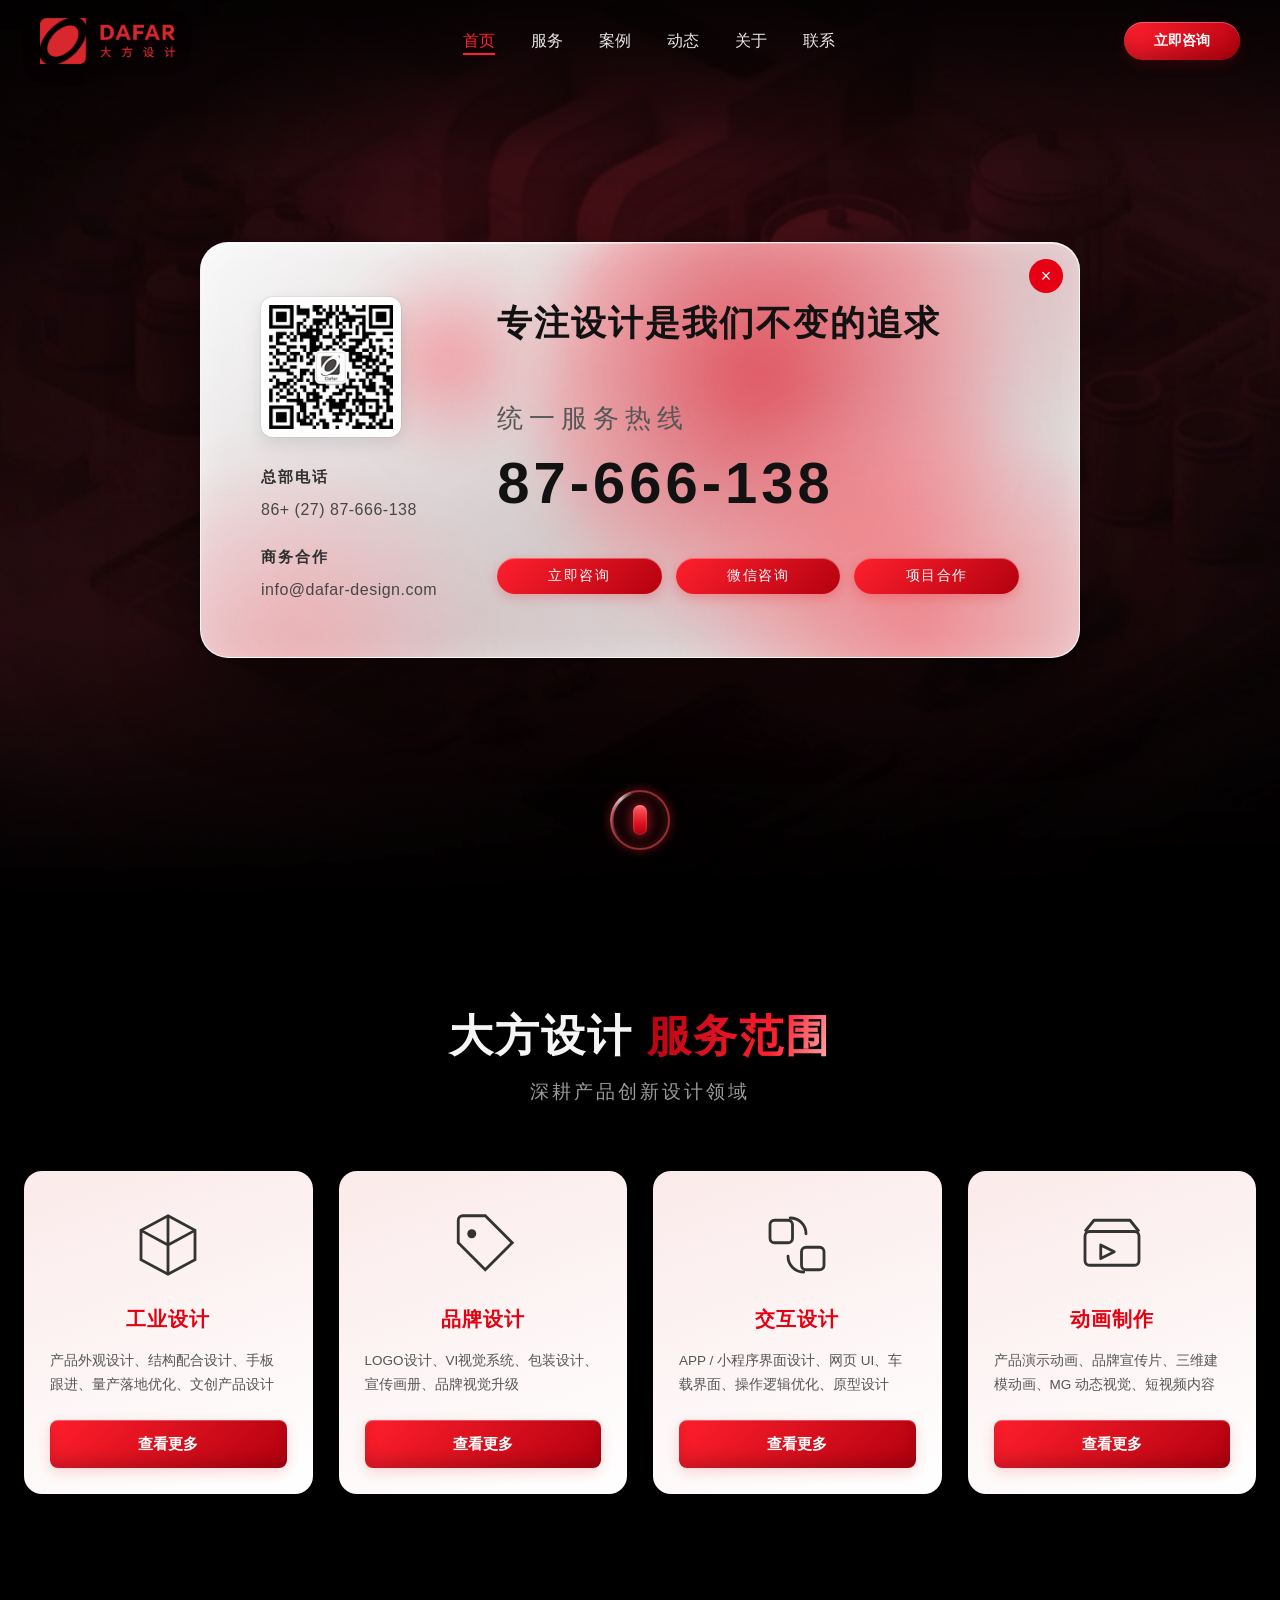
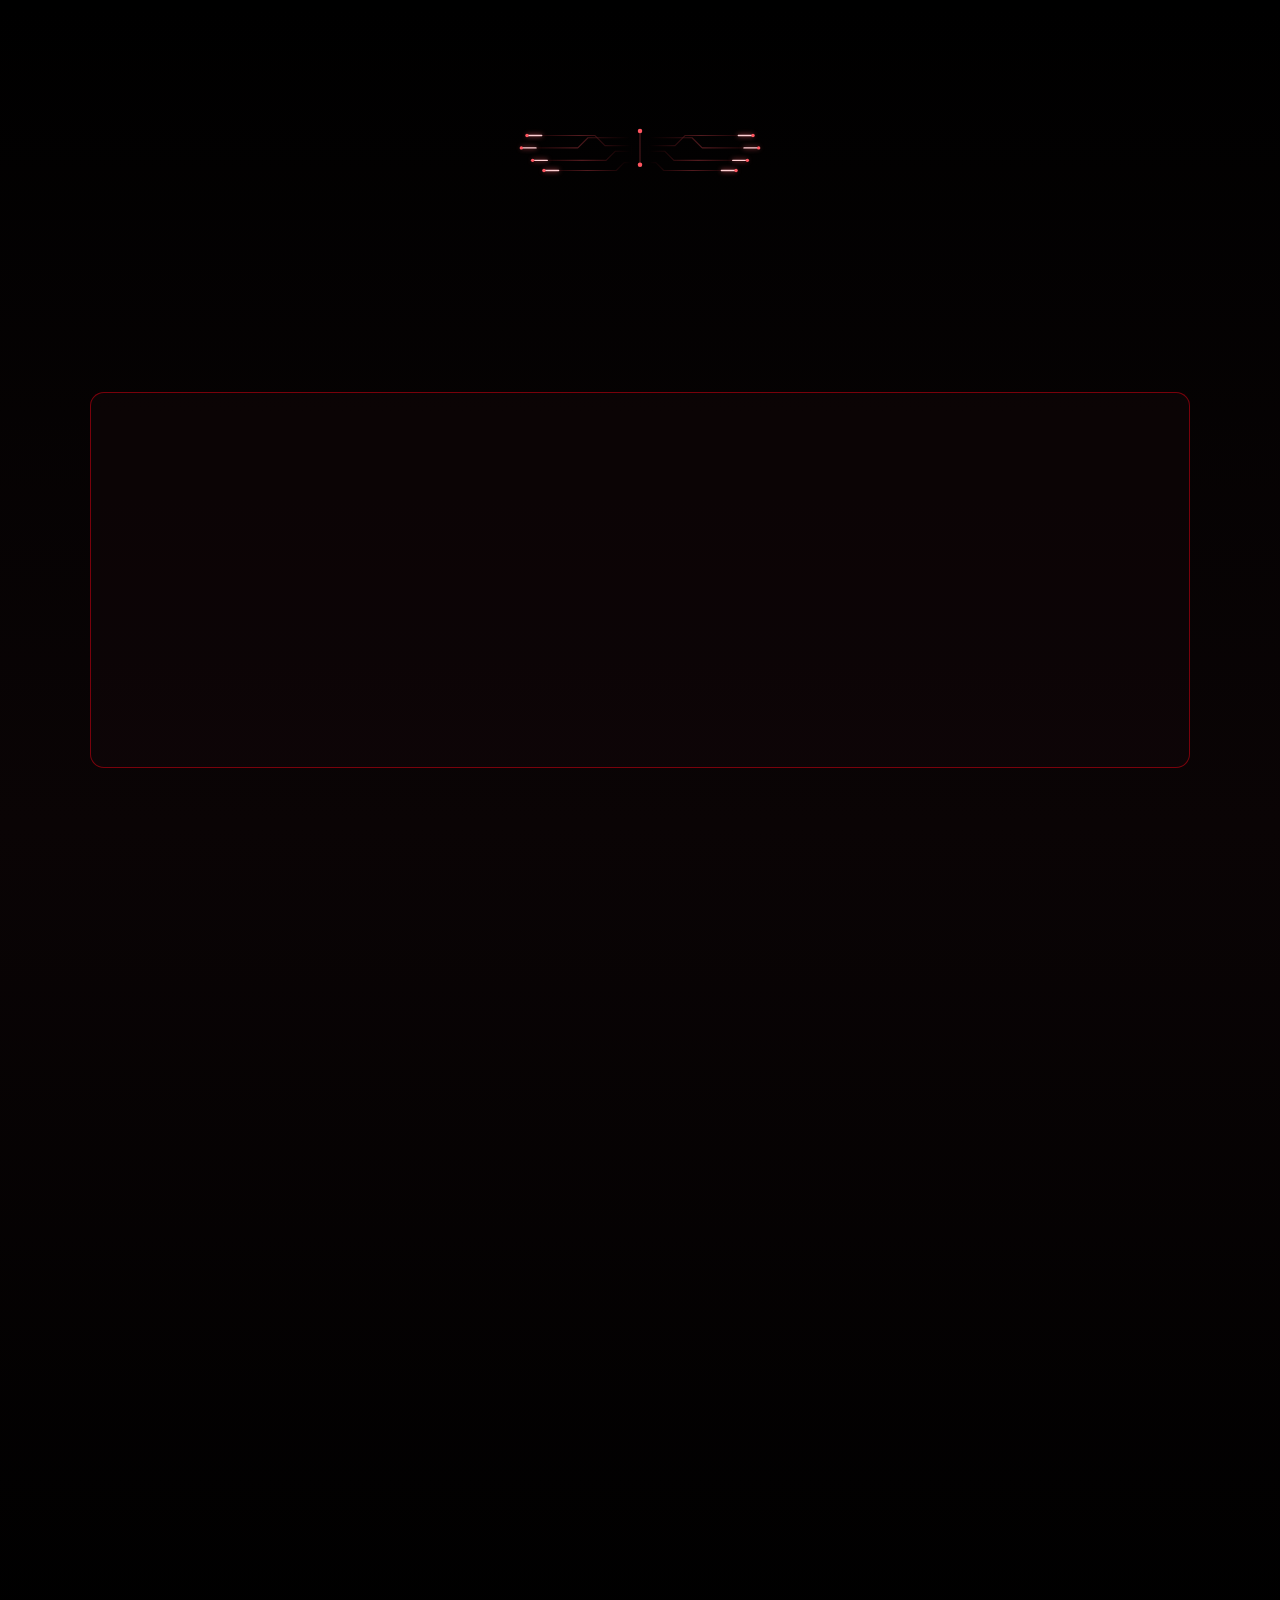
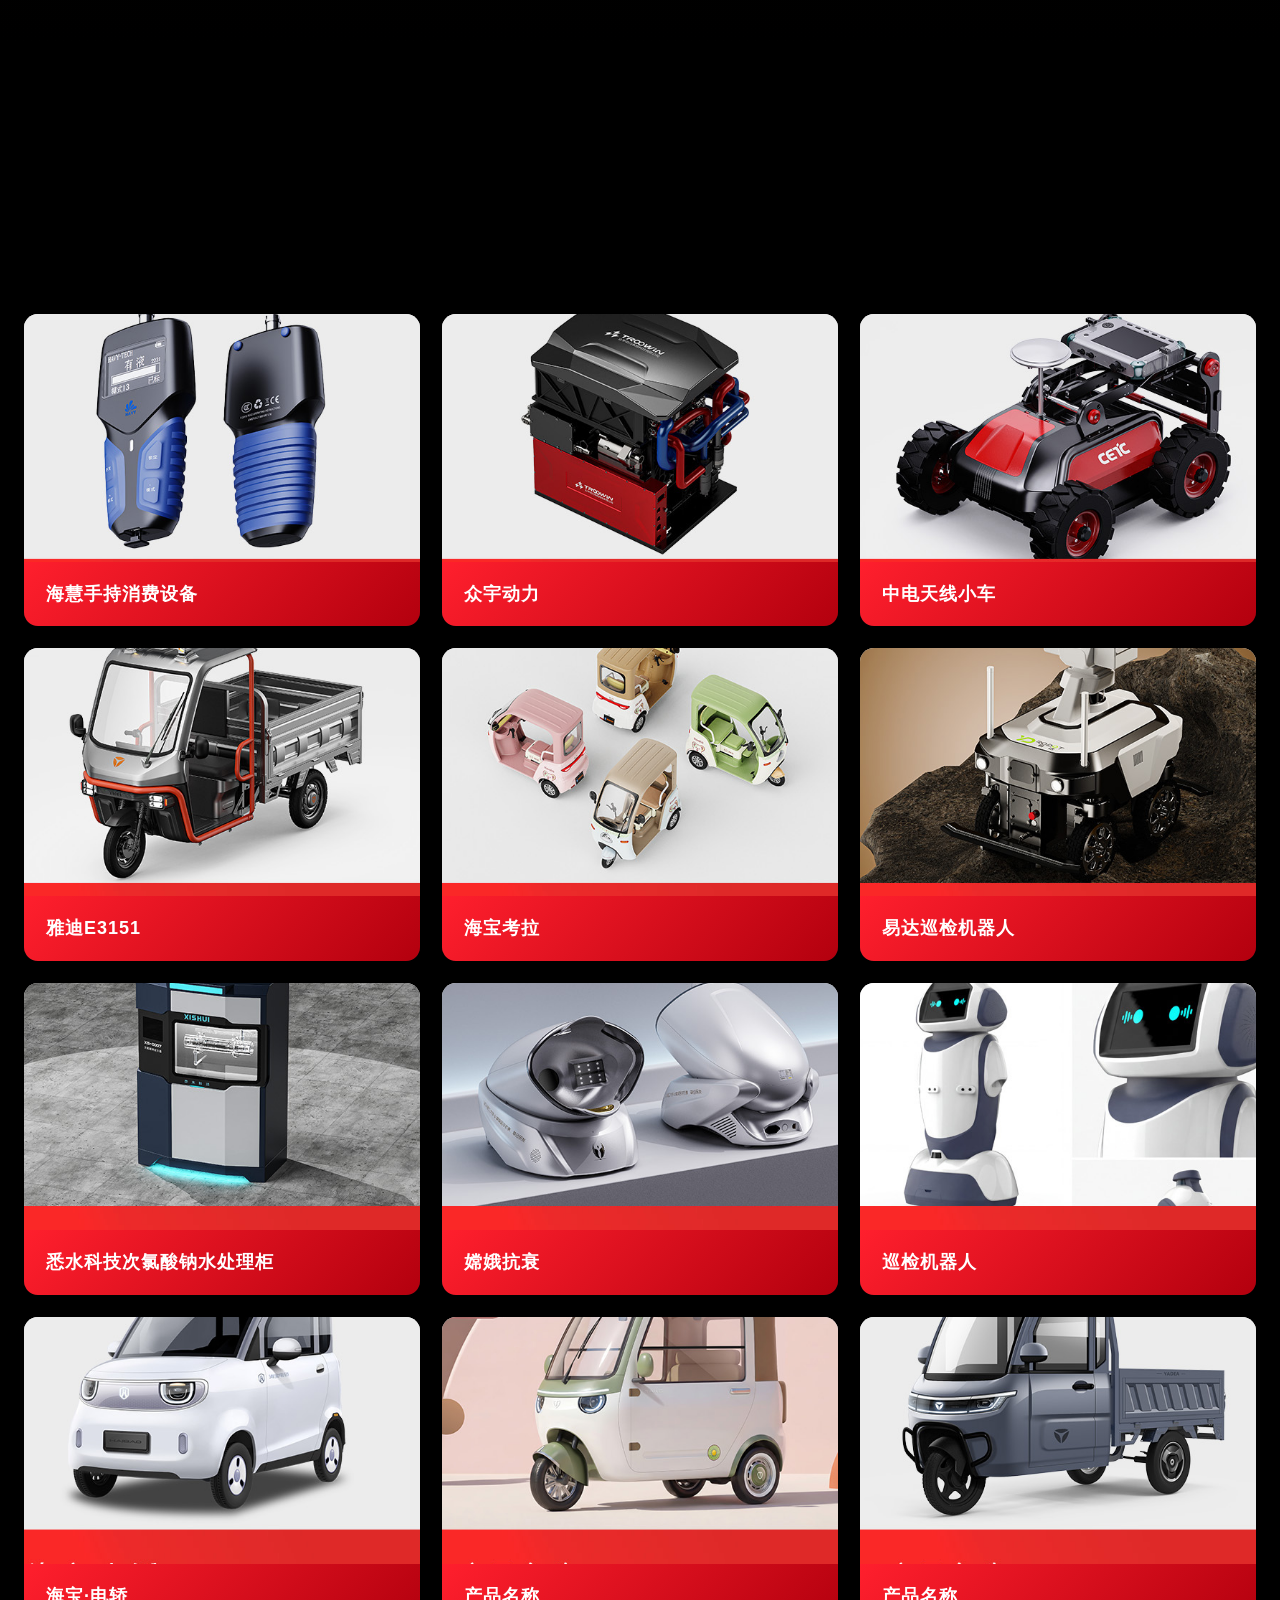
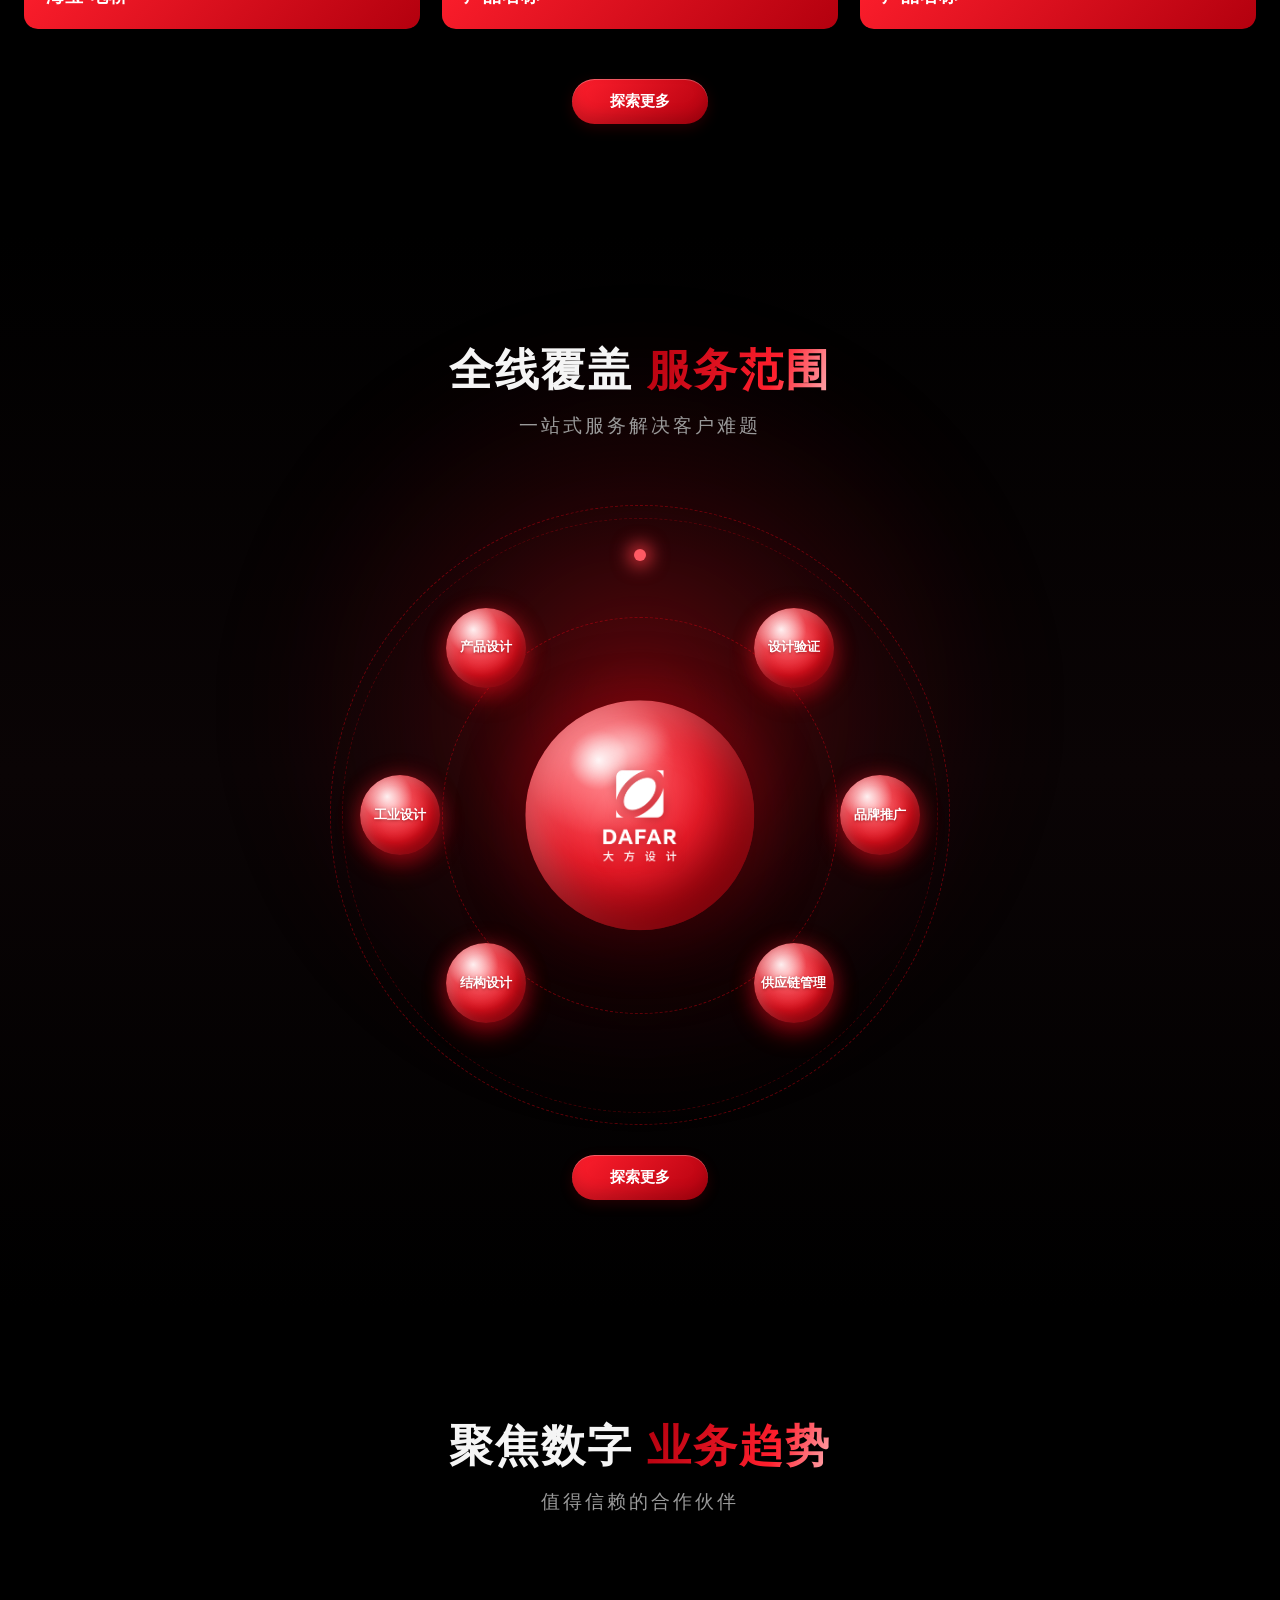
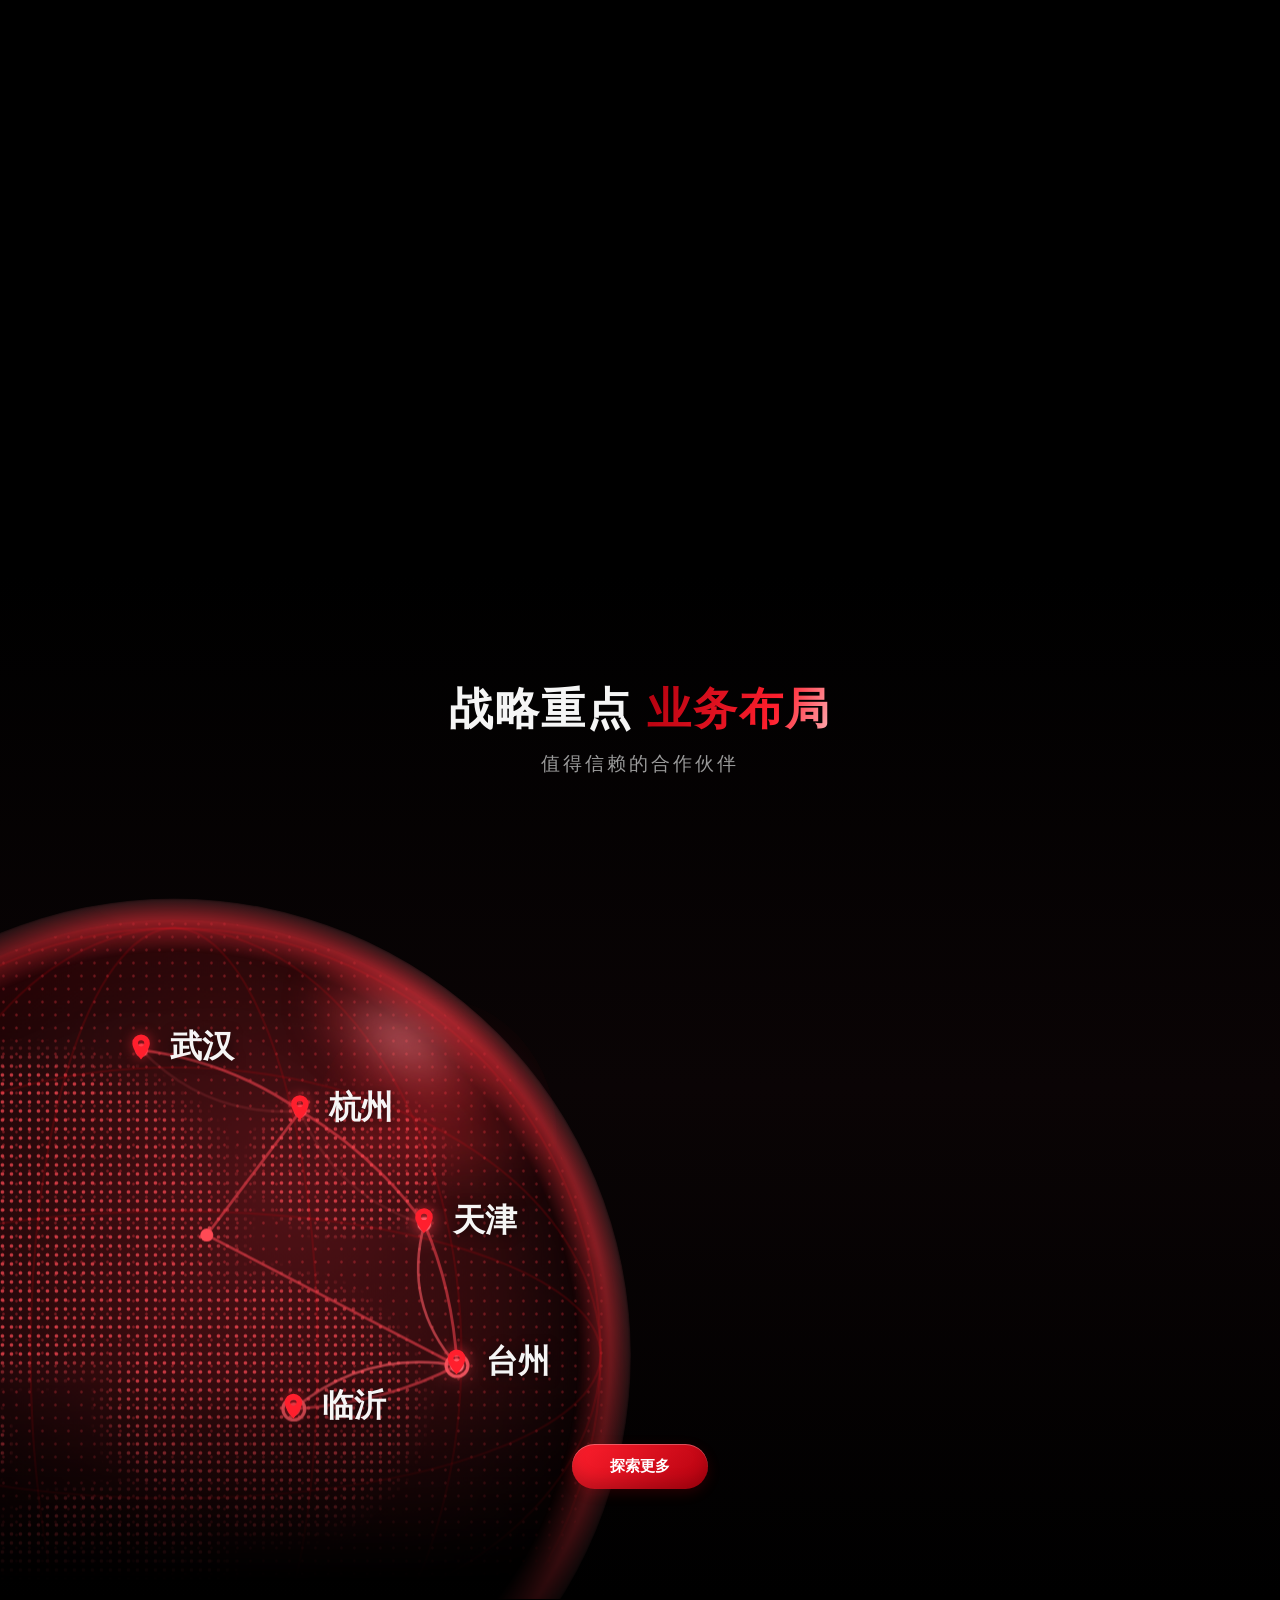
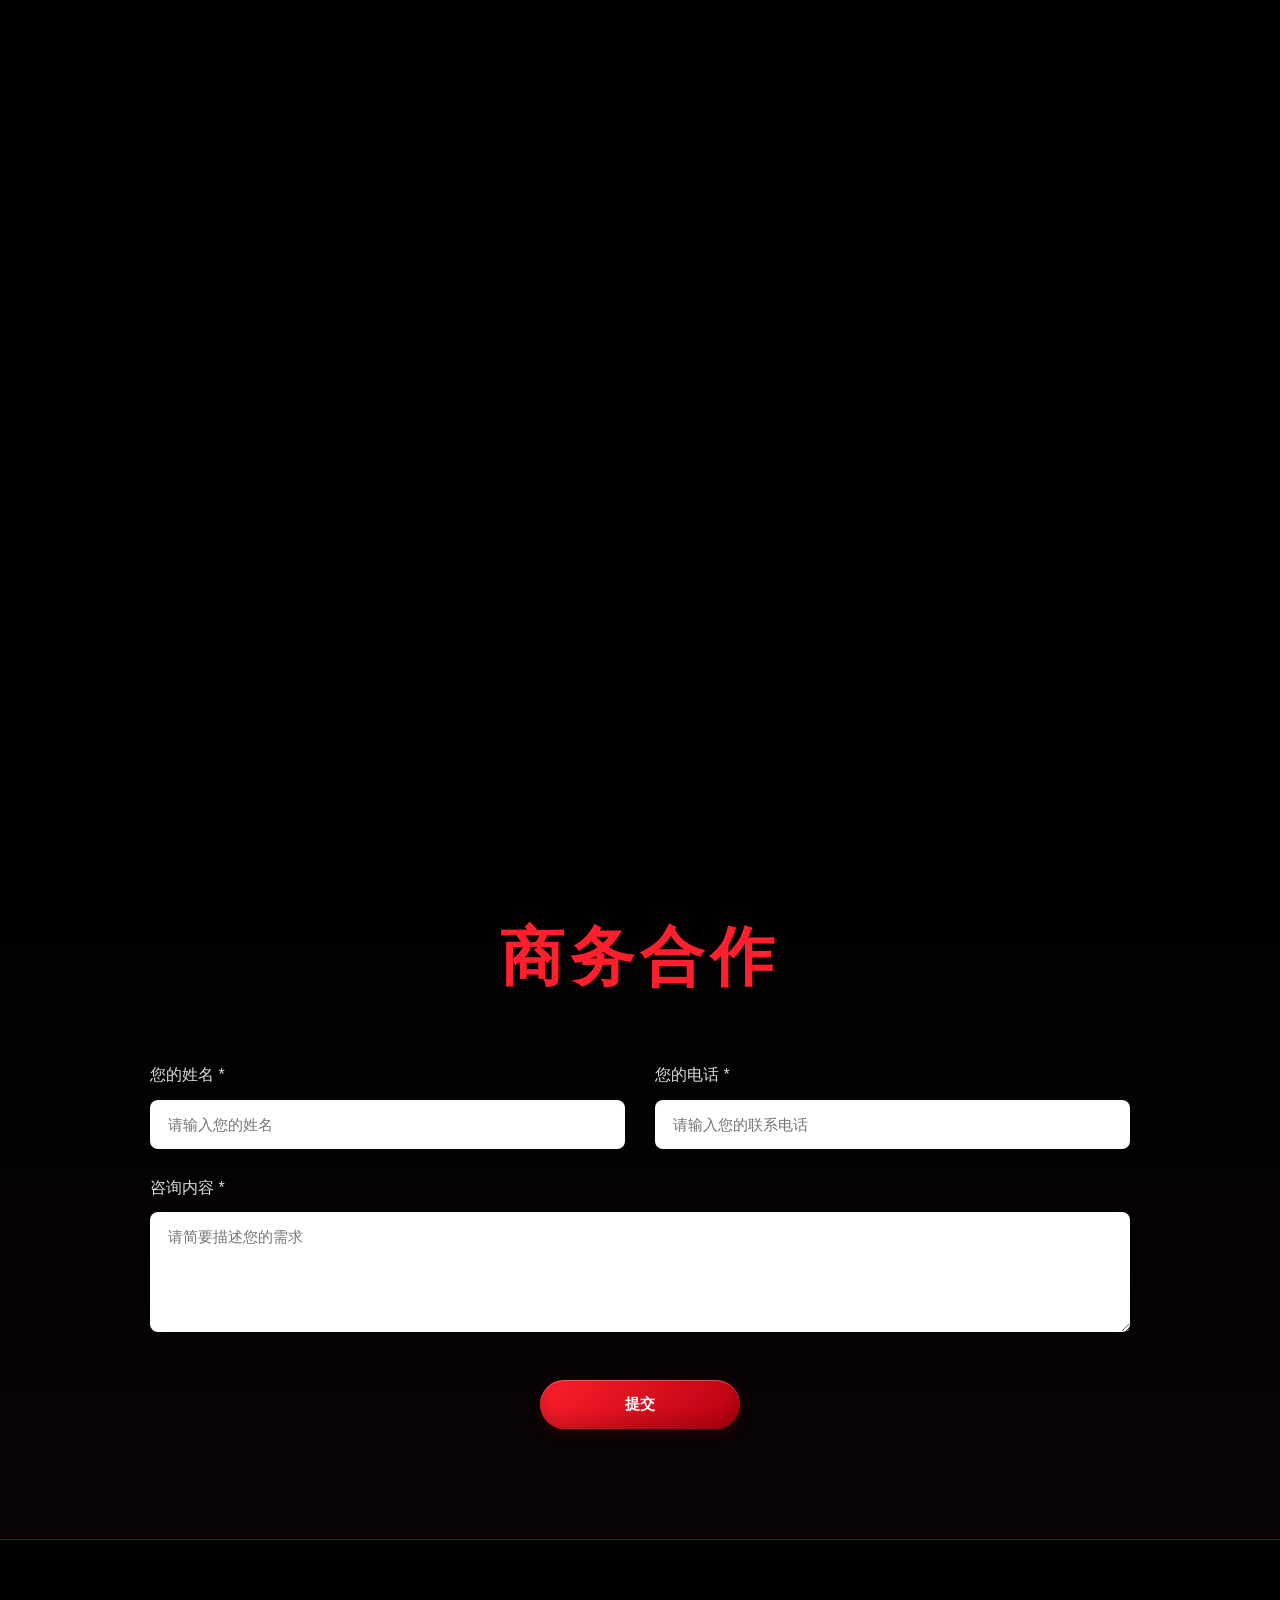
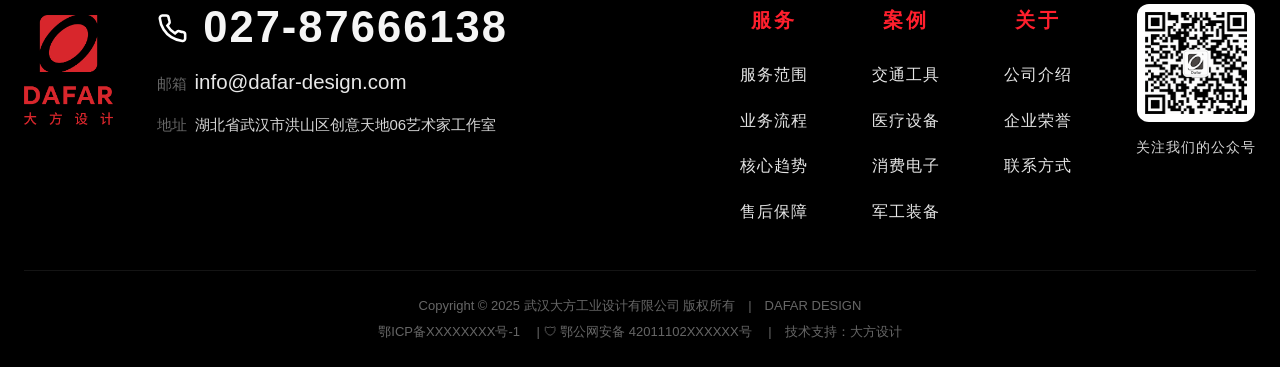
==== index.html @ 16160d96 "业务布局城市块右移：桌面端整体右移约 90px，使城市组与左侧地球、居中按钮视觉重心平衡；1100px 以下收敛右移量与错位量，避免压到容器右缘 Co-Authored-By: Claude Opus" ====
<!DOCTYPE html>
<html lang="zh-CN">
<head>
<meta charset="UTF-8">
<meta name="viewport" content="width=device-width, initial-scale=1.0">
<meta name="description" content="大方设计 DAFAR DESIGN — 集品牌建设、设计研究、外观设计、结构设计、样机制作、模具加工、生产监理、品牌推广于一体的综合性专业设计公司。专注交通工具、医疗设备、消费电子、军工装备设计开发。">
<meta name="keywords" content="大方设计,工业设计,品牌设计,交互设计,动画制作,武汉工业设计,DAFAR DESIGN">
<title>大方设计 DAFAR DESIGN — 专注设计是我们不变的追求</title>
<style>
/* ============ 全局变量 & 复位 ============ */
:root{
  --red:#e60012;
  --red-bright:#ff1f2d;
  --red-deep:#b3000e;
  --red-glow:rgba(230,0,18,.55);
  --bg:#000000;
  --bg-soft:#0c0608;
  --bg-card:#141414;
  --bg-card-2:#1c1c1c;
  --text:#f5f5f5;
  --text-dim:#9a9a9a;
  --text-faint:#666;
  --line:rgba(255,255,255,.08);
  --radius:16px;
  --shadow:0 20px 50px rgba(0,0,0,.5);
  --ease-spring:cubic-bezier(.16,1,.3,1);
  --ease-out:cubic-bezier(.22,.61,.36,1);
  --maxw:1280px;
}
*{margin:0;padding:0;box-sizing:border-box}
html{scroll-behavior:smooth;scroll-padding-top:80px}
body{
  font-family:"PingFang SC","Microsoft YaHei","Hiragino Sans GB","Noto Sans SC",-apple-system,sans-serif;
  background:var(--bg);color:var(--text);line-height:1.6;overflow-x:hidden;
  -webkit-font-smoothing:antialiased;
}
img{max-width:100%;display:block}
a{color:inherit;text-decoration:none}
button{font-family:inherit;cursor:pointer;border:none;background:none;color:inherit}
ul{list-style:none}
.container{max-width:var(--maxw);margin:0 auto;padding:0 24px}

/* ============ 通用标题 ============ */
.section{padding:110px 0;position:relative}
.sec-head{text-align:center;margin-bottom:64px}
.sec-head h2{
  font-size:clamp(28px,4vw,44px);font-weight:800;line-height:1.2;
  opacity:0;filter:blur(12px);letter-spacing:18px;transform:translateY(14px);
  transition:opacity 1s var(--ease-out),filter 1s var(--ease-out),
             letter-spacing 1.2s var(--ease-spring),transform 1s var(--ease-spring);
}
.sec-head.in h2{opacity:1;filter:blur(0);letter-spacing:2px;transform:none}
.sec-head h2 em{
  font-style:normal;color:transparent;
  background:linear-gradient(110deg,#b3000e 0%,#ff1f2d 30%,#ffd6d9 48%,#ff5560 52%,#ff1f2d 70%,#b3000e 100%);
  background-size:240% auto;-webkit-background-clip:text;background-clip:text;-webkit-text-fill-color:transparent;
  animation:shine 4.5s linear infinite;
}
@keyframes shine{to{background-position:-240% center}}
.sec-head p{color:var(--text-dim);font-size:clamp(15px,1.6vw,19px);margin-top:14px;letter-spacing:3px;
  opacity:0;transform:translateY(10px);transition:opacity .9s .28s var(--ease-out),transform .9s .28s var(--ease-out)}
.sec-head.in p{opacity:1;transform:none}

/* 红色按钮 */
.btn{
  display:inline-flex;align-items:center;justify-content:center;gap:8px;
  background:linear-gradient(135deg,var(--red-bright),var(--red-deep));
  color:#fff;padding:13px 38px;border-radius:40px;font-size:15px;font-weight:600;
  box-shadow:0 4px 14px rgba(230,0,18,.16);
  transition:transform .35s var(--ease-spring),box-shadow .35s var(--ease-spring),filter .3s;
  position:relative;overflow:hidden;
}
.btn::after{
  content:"";position:absolute;top:0;left:-120%;width:60%;height:100%;
  background:linear-gradient(120deg,transparent,rgba(255,255,255,.45),transparent);
  transform:skewX(-20deg);transition:left .6s var(--ease-out);
}
.btn:hover{transform:translateY(-3px) scale(1.03);box-shadow:0 8px 22px rgba(230,0,18,.25);filter:brightness(1.06)}
.btn:hover::after{left:130%}
.btn-ghost{background:transparent;border:1px solid var(--red);box-shadow:none}

/* ============ 导航 ============ */
/* 跨文档 View Transitions：首页↔服务页切换时导航栏独立成组保持稳定，
   正文平滑交叉淡入，消除整页重载的闪跳（不支持的浏览器自动回退为普通跳转） */
@view-transition{navigation:auto}
.nav{
  view-transition-name:site-nav;
  position:fixed;top:0;left:0;width:100%;z-index:1000;
  display:flex;align-items:center;justify-content:space-between;
  padding:18px 40px;transition:background .4s,backdrop-filter .4s,padding .4s,box-shadow .4s;
}
.nav.scrolled{
  background:rgba(8,4,5,.85);backdrop-filter:blur(14px);padding:12px 40px;
  box-shadow:0 4px 30px rgba(0,0,0,.6);border-bottom:1px solid var(--line);
}
.logo{display:flex;align-items:center;gap:10px}
.logo img{height:46px;width:auto;display:block;transition:height .4s,filter .4s;filter:drop-shadow(0 2px 8px rgba(0,0,0,.5))}
.nav.scrolled .logo img{height:40px}
.nav-menu{display:flex;gap:36px}
.nav-menu li{position:relative}
.nav-menu a{font-size:16px;font-weight:500;position:relative;padding:6px 0;color:#e8e8e8;transition:color .3s}
.nav-menu a::after{
  content:"";position:absolute;left:0;bottom:0;width:0;height:2px;
  background:var(--red-bright);transition:width .35s var(--ease-out);
}
.nav-menu a:hover,.nav-menu a.active{color:var(--red-bright)}
.nav-menu a:hover::after,.nav-menu a.active::after{width:100%}
/* “服务”下拉子菜单（与服务页一致） */
.dropdown{
  position:absolute;top:100%;left:50%;transform:translateX(-50%) translateY(10px);
  min-width:148px;padding:10px 0;border-radius:12px;
  background:rgba(12,6,7,.94);backdrop-filter:blur(16px) saturate(1.4);-webkit-backdrop-filter:blur(16px) saturate(1.4);
  border:1px solid rgba(230,0,18,.28);box-shadow:0 18px 44px rgba(0,0,0,.6);
  opacity:0;visibility:hidden;transition:opacity .3s var(--ease-out),transform .3s var(--ease-spring),visibility .3s;
}
.nav-menu li:hover .dropdown{opacity:1;visibility:visible;transform:translateX(-50%) translateY(4px)}
.dropdown::before{ /* 悬停缓冲区，防止鼠标滑过缝隙时闪没 */
  content:"";position:absolute;left:0;right:0;top:-12px;height:12px}
.dropdown a{
  display:block;padding:9px 24px;font-size:14px;color:#ddd;text-align:center;white-space:nowrap;
  letter-spacing:1px;transition:color .25s,background .25s;
}
.dropdown a::after{content:none}
.dropdown a:hover{color:var(--red-bright);background:rgba(230,0,18,.1)}
.nav-cta{padding:10px 30px;font-size:14px}
.nav-toggle{display:none;flex-direction:column;gap:5px;padding:8px}
.nav-toggle span{width:26px;height:2px;background:#fff;transition:.3s}

/* ============ HERO ============ */
.hero{
  min-height:100vh;position:relative;display:flex;align-items:center;justify-content:center;
  background:linear-gradient(160deg,#0c0405 0%,#070202 55%,#000 100%);
  overflow:hidden;
}
/* Spline 3D 背景层 */
.hero-bg{position:absolute;inset:0;overflow:hidden;z-index:0;pointer-events:none}
.hero-bg .spline{
  position:absolute;inset:0;width:100%;height:100%;border:0;pointer-events:none;
  /* 把灰色场景染成主题红黑高级配色 */
  filter:brightness(.72) contrast(1.12) sepia(.5) saturate(2.6) hue-rotate(-18deg);
}
/* ===== 等距工厂场景层（视觉位于 3D 流线下层）=====
   lighten 混合：场景亮部从黑底中透出，Spline 亮色流线永远压在其上，形成"线条悬浮于厂景之上"的层次。
   动效设计（克制、缓慢、不抢主体）：
   ① 入场「显影」—— 大模糊 + 透明度缓慢褪去，似暗房照片显影浮现；
   ② 常驻「呼吸漂移」—— 40s 超慢 Ken Burns 缩放游移，赋予静态图生命感；
   ③ 周期「掠光」—— 每 12s 一道极淡红色斜光扫过厂房，呼应金属质感。
   全程只动 transform/opacity（合成器动画），模糊仅入场一次性。 */
.hero-factory{position:absolute;inset:0;pointer-events:none;mix-blend-mode:lighten;overflow:hidden;
  opacity:0;filter:blur(16px);
  animation:factoryIn 2.8s 1s cubic-bezier(.22,1,.36,1) forwards;
  /* 四周羽化收边，使场景融入黑底而非生硬贴图 */
  -webkit-mask:radial-gradient(120% 95% at 50% 46%,#000 55%,transparent 96%);
          mask:radial-gradient(120% 95% at 50% 46%,#000 55%,transparent 96%);}
.hero-factory img{width:100%;height:100%;object-fit:cover;object-position:50% 42%;
  filter:brightness(1.18) saturate(1.12);
  transform:scale(1.12);transform-origin:50% 45%;will-change:transform;
  animation:factoryDrift 40s ease-in-out 1s infinite alternate;}
.hero-factory::after{ /* 掠光：极淡红色斜向高光带，长间歇缓慢扫过 */
  content:"";position:absolute;inset:-15%;pointer-events:none;
  background:linear-gradient(112deg,transparent 40%,rgba(255,90,100,.12) 50%,rgba(255,180,186,.05) 54%,transparent 62%);
  transform:translateX(-65%);
  animation:factorySheen 12s ease-in-out 5s infinite;}
@keyframes factoryIn{to{opacity:.88;filter:blur(0)}}
@keyframes factoryDrift{
  0%{transform:scale(1.12) translate(0,0)}
  50%{transform:scale(1.18) translate(-1.4%,1.1%)}
  100%{transform:scale(1.09) translate(1.4%,-.9%)}}
@keyframes factorySheen{0%,58%{transform:translateX(-65%)}88%,100%{transform:translateX(65%)}}
/* 叠一层红色，加强主题色（colorize 灰场景），延迟渐现避免闪红 */
.spline-color{position:absolute;inset:0;pointer-events:none;mix-blend-mode:overlay;
  background:radial-gradient(ellipse at 50% 45%,rgba(230,0,18,.22),rgba(120,4,12,.12) 55%,rgba(0,0,0,.25));
  opacity:0;animation:fadeInRed .6s .35s ease forwards;}
/* 叠加深色 + 红色渐隐，融入主题并保证可读性 */
.hero-tint{position:absolute;inset:0;pointer-events:none;
  background:
    radial-gradient(ellipse at 50% 42%,rgba(150,12,22,.10),transparent 55%),
    radial-gradient(ellipse at 50% 100%,rgba(0,0,0,.7),transparent 60%),
    linear-gradient(180deg,rgba(8,2,3,.55) 0%,rgba(8,2,3,.15) 30%,rgba(8,2,3,.25) 70%,#000 100%);
  opacity:0;animation:fadeInRed .6s .35s ease forwards;}
@keyframes fadeInRed{to{opacity:1}}
/* 遮住右下角 Spline 水印，保持干净 */
.spline-mask{position:absolute;right:0;bottom:0;width:190px;height:56px;z-index:2;pointer-events:none;
  background:linear-gradient(135deg,transparent,#000 55%)}
.hero::before{ /* 顶部渐隐保证导航可读 */
  content:"";position:absolute;top:0;left:0;right:0;height:160px;
  background:linear-gradient(to bottom,rgba(0,0,0,.75),transparent);z-index:2;
}
/* iOS 液态玻璃名片：白玻璃 + 内部红色弥散极光（对照新版设计稿） */
.hero-card{
  position:relative;z-index:5;width:min(880px,92vw);overflow:hidden;
  background:linear-gradient(135deg,rgba(255,255,255,.94),rgba(255,255,255,.80) 50%,rgba(255,248,248,.88) 100%);
  -webkit-backdrop-filter:blur(30px) saturate(1.3);
  backdrop-filter:blur(30px) saturate(1.3); /* 30px 与 40px 肉眼几乎无差，但在 3D 背景上 GPU 开销低不少 */
  border-radius:28px;padding:54px 60px;display:flex;gap:60px;align-items:stretch;
  border:1px solid rgba(255,255,255,.75);
  box-shadow:0 30px 80px rgba(0,0,0,.5),0 2px 8px rgba(0,0,0,.2),
    inset 0 1px 0 rgba(255,255,255,.95),inset 0 0 30px rgba(255,255,255,.4);
  color:#1a1a1a;transform:translateZ(0);
  animation:cardIn .9s ease both;
}
/* 角落静态粉晕：呼应设计稿四角的淡粉色洇染 */
.hero-card::before{
  content:"";position:absolute;inset:0;border-radius:28px;pointer-events:none;z-index:0;
  background:
    radial-gradient(120% 85% at 86% 4%,rgba(255,130,140,.20),transparent 50%),
    radial-gradient(110% 90% at 4% 100%,rgba(255,150,158,.16),transparent 52%),
    radial-gradient(80% 70% at 100% 90%,rgba(255,170,176,.12),transparent 55%);
}
/* iOS 对角镜面反光（左上玻璃高光） */
.hero-card::after{
  content:"";position:absolute;inset:0;border-radius:28px;pointer-events:none;z-index:1;
  background:linear-gradient(132deg,rgba(255,255,255,.55) 0%,rgba(255,255,255,.12) 20%,transparent 42%);
}
/* 红色流体层：四团高斯模糊光斑各自横穿卡片游动（熔岩灯式流体动效）。
   每团是独立合成层、内容静态、只动 transform/opacity —— 模糊结果被 GPU 缓存，逐帧零重绘。
   translate 百分比相对光斑自身尺寸：±50%~140% ≈ 横穿小半张到大半张卡片，肉眼明显。 */
.card-fluid{position:absolute;inset:0;z-index:0;pointer-events:none;overflow:hidden;border-radius:28px}
.card-fluid i{position:absolute;border-radius:50%;will-change:transform,opacity;filter:blur(20px)}
.card-fluid .f1{width:58%;aspect-ratio:1;left:38%;top:-22%;
  background:radial-gradient(circle at 44% 44%,rgba(225,0,18,.58),rgba(255,80,92,.3) 48%,transparent 68%);
  animation:fluidA 6s ease-in-out infinite alternate}
.card-fluid .f2{width:50%;aspect-ratio:1;left:54%;top:36%;
  background:radial-gradient(circle at 55% 50%,rgba(255,50,64,.48),rgba(255,120,130,.22) 52%,transparent 72%);
  animation:fluidB 8s ease-in-out infinite alternate}
.card-fluid .f3{width:44%;aspect-ratio:1;left:-12%;top:46%;
  background:radial-gradient(circle at 50% 50%,rgba(255,130,140,.42),transparent 68%);
  animation:fluidC 10s ease-in-out infinite alternate}
.card-fluid .f4{width:24%;aspect-ratio:1;left:16%;top:2%;
  background:radial-gradient(circle at 50% 50%,rgba(255,60,72,.45),transparent 68%);
  animation:fluidD 4.5s ease-in-out infinite alternate}
@keyframes fluidA{0%{transform:translate(0,0) scale(1)}45%{transform:translate(-75%,40%) scale(1.3)}100%{transform:translate(-25%,75%) scale(.8)}}
@keyframes fluidB{0%{transform:translate(0,0) scale(1)}50%{transform:translate(-85%,-45%) scale(1.35)}100%{transform:translate(-125%,15%) scale(.95)}}
@keyframes fluidC{0%{transform:translate(0,0) scale(1)}50%{transform:translate(80%,-40%) scale(1.25)}100%{transform:translate(125%,20%) scale(.9)}}
@keyframes fluidD{0%{transform:translate(0,0) scale(1);opacity:.65}50%{transform:translate(190%,120%) scale(1.6);opacity:1}100%{transform:translate(60%,220%) scale(.75);opacity:.55}}
@keyframes cardIn{from{opacity:0}to{opacity:1}}
.hero-card.closed{display:none}
/* 液态变形期间的轻量化外观：收掉 80px 大模糊阴影与装饰光层，逐帧重绘成本降到最低 */
.hero-card.morphing{box-shadow:0 18px 44px rgba(0,0,0,.45)}
.hero-card.morphing::before{content:none}
/* 红色羽化层：飞行后半程“凝”成按钮红 / 展开时再褪回玻璃（纯 opacity 合成动画，零重绘） */
.card-veil{
  position:absolute;inset:0;z-index:4;pointer-events:none;opacity:0;
  background:linear-gradient(135deg,var(--red-bright),var(--red-deep));
  box-shadow:inset 0 2px 6px rgba(255,255,255,.4),inset 0 -6px 12px rgba(120,0,8,.35);
}
.card-close{
  position:absolute;top:16px;right:16px;width:34px;height:34px;border-radius:50%;
  background:var(--red);color:#fff;font-size:18px;display:flex;align-items:center;justify-content:center;
  transition:transform .3s,background .3s;z-index:3;
}
.card-close:hover{transform:rotate(90deg) scale(1.1);background:var(--red-deep)}
/* 左列纵向两端对齐：二维码顶部对齐右侧标题，联系信息底部对齐右侧按钮 */
.card-left{flex:0 0 auto;text-align:left;position:relative;z-index:2;
  display:flex;flex-direction:column;justify-content:space-between}
.qr{width:140px;height:140px;border-radius:12px;background:#fff;padding:8px;box-shadow:0 6px 18px rgba(0,0,0,.10),0 0 0 1px rgba(0,0,0,.05)}
.card-left .meta{margin-top:28px}
.card-left .meta b{display:block;color:#2e2e2e;font-size:15px;margin-bottom:8px;font-weight:600;letter-spacing:2px}
.card-left .meta .row{margin-bottom:22px;font-size:16px;color:#454545;font-weight:500;letter-spacing:.5px;font-variant-numeric:tabular-nums}
.card-left .meta .row:last-child{margin-bottom:0}
.card-right{flex:1;position:relative;z-index:2}
.card-right h3{font-size:clamp(25px,3.1vw,35px);font-weight:700;color:#111;letter-spacing:2px;line-height:1.5}
.card-right .hotline-label{margin-top:48px;font-size:clamp(17px,2.2vw,26px);color:#555;font-weight:400;letter-spacing:6px}
.card-right .hotline{font-size:clamp(40px,5.4vw,58px);font-weight:700;color:#111;letter-spacing:4px;line-height:1.15;margin-top:10px}
/* 行动按钮胶囊：三等分均布（对照设计稿：立即咨询 / 微信咨询 / 项目合作） */
.card-actions{display:flex;gap:14px;margin-top:42px}
.card-actions .tag{
  flex:1;min-width:0;text-align:center;white-space:nowrap;
  background:linear-gradient(135deg,var(--red-bright),var(--red-deep));color:#fff;
  padding:9px 0;border-radius:30px;font-size:13.5px;font-weight:500;letter-spacing:1.5px;
  box-shadow:0 4px 12px rgba(230,0,18,.22),inset 0 1px 0 rgba(255,255,255,.32);
  transition:transform .3s var(--ease-spring),box-shadow .3s;
}
.card-actions .tag:hover{transform:translateY(-3px) scale(1.04);box-shadow:0 8px 18px rgba(230,0,18,.38),inset 0 1px 0 rgba(255,255,255,.32)}
/* 重新打开名片的悬浮电话按钮（液态玻璃收束的终点形态） */
.card-reopen{
  position:fixed;right:24px;bottom:28px;z-index:900;width:60px;height:60px;border-radius:50%;
  background:linear-gradient(135deg,var(--red-bright),var(--red-deep));color:#fff;
  display:none;align-items:center;justify-content:center;font-size:26px;line-height:1;
  box-shadow:0 12px 28px rgba(230,0,18,.42),0 2px 6px rgba(0,0,0,.3),
    inset 0 2px 6px rgba(255,255,255,.4),inset 0 -5px 10px rgba(120,0,8,.35);
  animation:float 3s ease-in-out infinite;
  transition:transform .3s var(--ease-spring),box-shadow .3s;
  -webkit-tap-highlight-color:transparent;
}
.card-reopen::before{ /* 顶部玻璃高光，呼应名片质感 */
  content:"";position:absolute;inset:0;border-radius:50%;pointer-events:none;
  background:radial-gradient(circle at 34% 26%,rgba(255,255,255,.55),transparent 48%);
}
.card-reopen:hover{transform:scale(1.12);box-shadow:0 16px 34px rgba(230,0,18,.55),inset 0 2px 6px rgba(255,255,255,.4),inset 0 -5px 10px rgba(120,0,8,.35)}
.card-reopen:active{transform:scale(.94)}
@keyframes float{0%,100%{transform:translateY(0)}50%{transform:translateY(-8px)}}
/* ===== 关闭名片后浮现的中央主张文案 =====
   入场：模糊晕染散开 + 字距从松到收 + 上浮，三段错落；重开名片时快速退场让位 */
.hero-slogan{position:absolute;inset:0;z-index:4;display:flex;flex-direction:column;
  align-items:center;justify-content:center;text-align:center;padding:0 24px;pointer-events:none}
.hero-slogan .sl-cn{
  font-size:clamp(36px,5.8vw,74px);font-weight:200;line-height:1.25;
  background:linear-gradient(92deg,#f23945 0%,#ff949c 16%,#ffd9db 34%,#ffffff 50%,#ffd9db 66%,#ff8d95 84%,#e82935 100%);
  -webkit-background-clip:text;background-clip:text;-webkit-text-fill-color:transparent;color:transparent;
  opacity:0;transform:translateY(36px);filter:blur(16px);letter-spacing:16px;
  transition:opacity .3s ease,transform .3s ease,filter .3s ease,letter-spacing .3s ease;
}
.hero-slogan .sl-en{
  margin-top:22px;font-size:clamp(13px,1.7vw,22px);font-weight:200;color:rgba(255,255,255,.92);
  letter-spacing:clamp(4px,.8vw,11px);text-transform:uppercase;
  opacity:0;transform:translateY(26px);filter:blur(10px);
  transition:opacity .25s ease,transform .25s ease,filter .25s ease;
}
.hero-slogan .sl-act{margin-top:46px;opacity:0;transform:translateY(24px);pointer-events:none;
  transition:opacity .25s ease,transform .25s ease}
.hero-slogan .sl-act .btn{padding:14px 46px;font-size:16px}
.hero-slogan.show .sl-cn{opacity:1;transform:none;filter:blur(0);letter-spacing:4px;
  transition:opacity 1s var(--ease-out),filter 1s var(--ease-out),
             transform 1s var(--ease-spring),letter-spacing 1.4s var(--ease-spring)}
.hero-slogan.show .sl-en{opacity:1;transform:none;filter:blur(0);
  transition:opacity .9s .18s var(--ease-out),filter .9s .18s var(--ease-out),transform .9s .18s var(--ease-spring)}
.hero-slogan.show .sl-act{opacity:1;transform:none;pointer-events:auto;
  transition:opacity .8s .34s var(--ease-out),transform .8s .34s var(--ease-spring)}
/* 滚动指示器：发光环 + 中间胶囊 + 旋转炫光 */
.scroll-ind{
  position:absolute;bottom:42px;left:50%;transform:translateX(-50%);z-index:5;
  width:76px;height:76px;display:flex;align-items:center;justify-content:center;
}
/* 柔光底晕 */
.scroll-ind::before{content:"";position:absolute;inset:-6px;border-radius:50%;
  background:radial-gradient(circle,rgba(255,40,55,.14),transparent 65%);filter:blur(6px);
  animation:siGlow 2.8s ease-in-out infinite}
/* 发光圆环 */
.si-ring{position:absolute;inset:8px;border-radius:50%;
  border:2px solid rgba(255,80,90,.55);
  box-shadow:0 0 10px 1px rgba(255,40,55,.28),inset 0 0 8px rgba(255,70,80,.25);
  animation:siGlow 2.8s ease-in-out infinite}
/* 绕环旋转的炫光弧 */
.si-ring::after{content:"";position:absolute;inset:-2px;border-radius:50%;
  background:conic-gradient(from 0deg,transparent 0 62%,rgba(255,150,160,.5) 80%,rgba(255,255,255,.7) 88%,transparent 96%);
  -webkit-mask:radial-gradient(farthest-side,transparent calc(100% - 4px),#000 calc(100% - 3px));
          mask:radial-gradient(farthest-side,transparent calc(100% - 4px),#000 calc(100% - 3px));
  animation:siSpin 2.6s linear infinite}
/* 中间红色胶囊 */
.si-pill{width:14px;height:30px;border-radius:9px;position:relative;z-index:2;
  background:linear-gradient(180deg,#ff6068,#e0121f 60%,#b3000e);
  box-shadow:0 0 10px 2px rgba(255,40,55,.4),inset 0 1px 3px rgba(255,190,195,.5),inset 0 -2px 4px rgba(120,0,8,.3);
  animation:siBob 2s ease-in-out infinite}
@keyframes siGlow{0%,100%{opacity:.6;box-shadow:0 0 8px 1px rgba(255,40,55,.2),inset 0 0 6px rgba(255,70,80,.2)}
  50%{opacity:1;box-shadow:0 0 18px 3px rgba(255,40,55,.45),inset 0 0 10px rgba(255,70,80,.4)}}
@keyframes siSpin{to{transform:rotate(360deg)}}
@keyframes siBob{0%,100%{transform:translateY(-4px)}50%{transform:translateY(4px)}}

/* ============ 服务范围卡片 ============ */
.services-grid{display:grid;grid-template-columns:repeat(4,1fr);gap:26px}
.svc-card{
  background:linear-gradient(160deg,#fbeaea,#ffffff);
  border-radius:18px;padding:38px 26px 26px;text-align:center;color:#222;
  display:flex;flex-direction:column;align-items:center;
  transition:transform .45s var(--ease-spring),box-shadow .45s;
  position:relative;overflow:hidden;cursor:pointer;
}
.svc-card::before{
  content:"";position:absolute;top:-40%;left:-40%;width:180%;height:180%;
  background:radial-gradient(circle,rgba(230,0,18,.12),transparent 60%);
  opacity:0;transition:opacity .5s;
}
.svc-card:hover{transform:translateY(-12px);box-shadow:0 30px 60px rgba(230,0,18,.25)}
.svc-card:hover::before{opacity:1}
.svc-icon{width:72px;height:72px;margin-bottom:22px;color:#333;transition:transform .5s var(--ease-spring)}
.svc-card:hover .svc-icon{transform:scale(1.12) rotate(-4deg);color:var(--red)}
.svc-card h4{font-size:20px;font-weight:800;color:var(--red);margin-bottom:14px;letter-spacing:1px}
.svc-card p{font-size:13.5px;color:#555;line-height:1.8;flex:1;margin-bottom:22px;text-align:left;width:100%}
.svc-card .btn{width:100%;border-radius:8px;padding:12px}

/* ============ 企业实力 ============ */
.strength{background:linear-gradient(180deg,#000,#0a0405,#000)}
/* 本区标题按参考稿放大加重，副题提亮 */
#about .sec-head h2{font-size:clamp(32px,4.5vw,58px);font-weight:900}
#about .sec-head p{color:#e8e8e8;font-size:clamp(16px,1.8vw,21px);letter-spacing:6px}
.circuit{position:relative;width:min(260px,62vw);margin:0 auto 30px}
.circuit svg{width:100%;height:auto;display:block;overflow:visible}
.ckt-base{opacity:.35}
/* 电流流动：亮段沿走线移动 + 自身发光 */
.ckt-flow path{stroke-dasharray:26 320;stroke-dashoffset:0;
  filter:drop-shadow(0 0 5px rgba(255,90,100,.95));
  animation:cktFlow 2.4s linear infinite}
.ckt-flow path:nth-child(1){animation-delay:0s}
.ckt-flow path:nth-child(2){animation-delay:.25s}
.ckt-flow path:nth-child(3){animation-delay:.5s}
.ckt-flow path:nth-child(4){animation-delay:.15s}
.ckt-flow path:nth-child(5){animation-delay:.35s}
.ckt-flow path:nth-child(6){animation-delay:.1s}
.ckt-flow path:nth-child(7){animation-delay:.45s}
.ckt-flow path:nth-child(8){animation-delay:.3s}
@keyframes cktFlow{to{stroke-dashoffset:-346}}
.ckt-node circle{animation:cktNode 2.2s ease-in-out infinite}
.ckt-node circle:nth-child(odd){animation-delay:.6s}
@keyframes cktNode{0%,100%{opacity:.45}50%{opacity:1;filter:drop-shadow(0 0 6px rgba(255,80,90,.9))}}
.intro{
  display:grid;grid-template-columns:1fr 1.2fr;gap:40px;align-items:center;
  border:1px solid rgba(230,0,18,.5);border-radius:14px;padding:38px 44px;
  max-width:1100px;margin:0 auto 70px;
  background:rgba(20,8,10,.4);
}
.intro h3{font-size:24px;font-weight:800;margin-bottom:16px;position:relative;padding-bottom:14px}
.intro h3::after{content:"";position:absolute;left:0;bottom:0;width:64px;height:3px;background:var(--red)}
.intro p{color:#bdbdbd;font-size:15px;line-height:2;letter-spacing:.5px}
.intro-img{border-radius:14px;overflow:hidden;aspect-ratio:16/9;box-shadow:var(--shadow)}
.intro-img img{width:100%;height:100%;object-fit:cover;transition:transform .6s var(--ease-out)}
.intro-img:hover img{transform:scale(1.05)}
.ph{ /* 图片占位 */
  width:100%;height:100%;display:flex;align-items:center;justify-content:center;
  background:linear-gradient(135deg,#2a2a2a,#151515);color:#777;font-size:13px;text-align:center;
  background-image:repeating-linear-gradient(45deg,rgba(255,255,255,.02) 0 12px,transparent 12px 24px);
}
.stats{display:grid;grid-template-columns:repeat(6,1fr);gap:20px;margin-bottom:80px;text-align:center}
.stat .num{font-size:clamp(34px,4.5vw,56px);font-weight:900;color:var(--red-bright);line-height:1;display:flex;align-items:baseline;justify-content:center}
.stat .num small{font-size:.5em;margin-left:2px}
.stat .lbl{color:var(--text-dim);font-size:14px;margin-top:10px}
/* logo 墙 —— 横向无限滚动 + 悬停可拖拽 */
.logos{margin-bottom:70px;position:relative}
.logos::before,.logos::after{ /* 两侧渐隐遮罩，高级感 */
  content:"";position:absolute;top:0;bottom:0;width:90px;z-index:3;pointer-events:none}
.logos::before{left:0;background:linear-gradient(90deg,#000,transparent)}
.logos::after{right:0;background:linear-gradient(270deg,#000,transparent)}
.marquee{display:flex;gap:18px;overflow-x:hidden;cursor:grab;padding:6px 0;touch-action:pan-y;
  -ms-overflow-style:none;scrollbar-width:none}
.marquee::-webkit-scrollbar{display:none}
.marquee+.marquee{margin-top:18px}
.marquee.grabbing{cursor:grabbing}
.logo-item{
  flex:0 0 auto;width:180px;height:90px;background:#fff;border-radius:10px;
  display:flex;align-items:center;justify-content:center;padding:3px 5px;overflow:hidden;
  box-shadow:0 6px 18px rgba(0,0,0,.35);
  transition:transform .35s var(--ease-spring),box-shadow .35s,filter .35s;
  filter:grayscale(.25);user-select:none;
}
/* width/height 100% + contain 等比铺满居中；再 scale 1.18 抵消源图自带的内部留白，logo 更大更清晰 */
.logo-item img{width:100%;height:100%;object-fit:contain;object-position:center;
  transform:scale(1.18);pointer-events:none;-webkit-user-drag:none}
.marquee:not(.grabbing) .logo-item:hover{transform:translateY(-6px) scale(1.05);
  box-shadow:0 16px 34px rgba(255,40,55,.28);filter:grayscale(0)}
.hotline-block{text-align:center}
.hotline-block .label{display:inline-flex;align-items:center;gap:10px;font-size:20px;font-weight:600;color:#ddd}
.hotline-block .big{font-size:clamp(40px,6vw,70px);font-weight:900;color:var(--red-bright);letter-spacing:2px;margin:14px 0 28px;text-shadow:0 0 40px rgba(230,0,18,.4)}

/* ============ 案例 ============ */
.cases-grid{display:grid;grid-template-columns:repeat(3,1fr);gap:22px}
.case-card{
  border-radius:14px;overflow:hidden;cursor:pointer;background:#111;
  transition:transform .45s var(--ease-spring),box-shadow .45s;position:relative;
}
.case-card:hover{transform:translateY(-8px);box-shadow:0 26px 54px rgba(0,0,0,.6)}
.case-img{aspect-ratio:16/10;overflow:hidden;background:#e9e9e9}
.case-img .ph{background:linear-gradient(135deg,#e8e8e8,#cfcfcf);color:#888}
.case-img .ph,.case-card:hover .case-img .ph{transition:transform .6s var(--ease-out)}
.case-card:hover .case-img .ph{transform:scale(1.08)}
.case-img img{width:100%;height:100%;object-fit:cover;object-position:50% 30%;display:block;
  transition:transform .6s var(--ease-out)}
.case-card:hover .case-img img{transform:scale(1.08)}
.news-img img{width:100%;height:100%;object-fit:cover;display:block;transition:transform .6s var(--ease-out)}
.news-card:hover .news-img img{transform:scale(1.06)}
.modal-img img{width:100%;height:100%;object-fit:cover;display:block}
.modal-img.has-img{background:#0b0b0b}
.case-title{
  background:linear-gradient(135deg,var(--red-bright),var(--red-deep));
  color:#fff;font-size:18px;font-weight:700;padding:18px 22px;letter-spacing:1px;
  display:flex;align-items:center;justify-content:space-between;
}
.case-title .arrow{opacity:0;transform:translateX(-8px);transition:.4s}
.case-card:hover .case-title .arrow{opacity:1;transform:none}

/* ============ 服务范围 环形 ============ */
.orbit-wrap{position:relative;width:min(620px,90vw);height:min(620px,90vw);margin:0 auto 30px}
.orbit-ring{position:absolute;border:1px dashed rgba(230,0,18,.4);border-radius:50%}
.ring-out{inset:0}
.ring-in{inset:18%}
.orbit-spin{position:absolute;inset:8%}
@keyframes spin{to{transform:rotate(360deg)}}
.orbit-dash{position:absolute;inset:2%;border-radius:50%;border:1px dashed rgba(230,0,18,.25);animation:spin 50s linear infinite}
.orbit-comet{position:absolute;inset:8%;animation:spin 12s linear infinite;pointer-events:none}
.orbit-comet::before{content:"";position:absolute;top:-6px;left:50%;width:12px;height:12px;margin-left:-6px;border-radius:50%;background:#ff5a64;box-shadow:0 0 18px 5px rgba(255,60,70,.85)}
/* 3D 红色玻璃球 + 白色 logo 贴上 */
.orbit-center{
  position:absolute;top:50%;left:50%;transform:translate(-50%,-50%);
  width:37%;height:37%;border-radius:50%;z-index:2;
  background:
    radial-gradient(circle at 32% 26%,rgba(255,255,255,.95),rgba(255,150,156,.45) 13%,transparent 33%),
    radial-gradient(circle at 40% 34%,#ff6f76,#ec1c2a 44%,#b30410 80%,#760009 100%);
  box-shadow:
    inset -20px -24px 52px rgba(110,0,7,.85),
    inset 14px 16px 40px rgba(255,185,190,.5),
    0 26px 64px rgba(0,0,0,.6),0 0 60px var(--red-glow);
  display:flex;align-items:center;justify-content:center;
  animation:breathe 3.8s ease-in-out infinite;
}
.orbit-center::after{content:"";position:absolute;top:9%;left:18%;width:46%;height:26%;border-radius:50%;
  background:radial-gradient(ellipse at center,rgba(255,255,255,.6),transparent 70%);
  filter:blur(4px);transform:rotate(-18deg);pointer-events:none;z-index:3}
@keyframes breathe{0%,100%{filter:drop-shadow(0 0 26px rgba(230,0,18,.45))}50%{filter:drop-shadow(0 0 66px rgba(230,0,18,.85))}}
.orbit-center .mark{width:32%;height:auto;position:relative;z-index:2;
  filter:drop-shadow(0 2px 6px rgba(110,0,8,.4))}
/* 3D 小球 */
.orbit-node{
  position:absolute;top:50%;left:50%;width:80px;height:80px;border-radius:50%;
  margin:-40px 0 0 -40px;
  background:
    radial-gradient(circle at 34% 27%,rgba(255,255,255,.92),transparent 32%),
    radial-gradient(circle at 42% 36%,#ff7c82,#e0121f 56%,#9c0410 100%);
  display:flex;align-items:center;justify-content:center;text-align:center;
  font-size:13px;font-weight:700;color:#fff;
  box-shadow:inset -6px -8px 16px rgba(110,0,7,.7),inset 5px 6px 13px rgba(255,185,190,.5),
    0 10px 24px rgba(230,0,18,.45),0 0 22px rgba(255,40,55,.3);
  text-shadow:0 1px 3px rgba(120,0,8,.6);
  animation:nodeFloat 4.5s ease-in-out infinite;
  transition:box-shadow .35s,transform .35s;
}
.orbit-node:hover{box-shadow:inset -6px -8px 16px rgba(110,0,7,.7),inset 5px 6px 13px rgba(255,185,190,.5),0 14px 34px rgba(255,40,55,.7);z-index:3}
@keyframes nodeFloat{0%,100%{transform:translateY(0)}50%{transform:translateY(-12px)}}
/* 环形区背景呼吸光晕 */
.orbit-sec{position:relative;overflow:hidden}
.orbit-sec::before{content:"";position:absolute;left:50%;top:44%;transform:translate(-50%,-50%);
  width:760px;height:760px;max-width:90vw;max-height:90vw;border-radius:50%;z-index:0;pointer-events:none;
  background:radial-gradient(circle,rgba(190,12,22,.5),rgba(120,6,14,.2) 40%,transparent 70%);
  filter:blur(40px);animation:bgBreathe 6.5s ease-in-out infinite}
@keyframes bgBreathe{0%,100%{opacity:.45;transform:translate(-50%,-50%) scale(.82)}50%{opacity:1;transform:translate(-50%,-50%) scale(1.12)}}
.orbit-sec .container{position:relative;z-index:1}

/* ============ 业务趋势 ============ */
.trends-grid{display:grid;grid-template-columns:repeat(4,1fr);gap:22px;align-items:start}
.trend-card{
  border-radius:14px;overflow:hidden;position:relative;min-height:330px;
  display:flex;flex-direction:column;justify-content:flex-end;padding:26px;
  background:#161616;transition:margin .5s var(--ease-spring),box-shadow .45s,filter .45s;
}
/* 高低错落：1、3 在上，2、4 下沉（对照原图） */
.trend-card:nth-child(2),.trend-card:nth-child(4){margin-top:56px}
.trend-card:hover{margin-top:0;box-shadow:0 30px 60px rgba(0,0,0,.6);filter:brightness(1.12)}
.trend-card:nth-child(1):hover,.trend-card:nth-child(3):hover{margin-top:-10px}
.trend-card .bg{position:absolute;inset:0;opacity:.5}
.trend-card .bg .ph{background:linear-gradient(135deg,#333,#111)}
.trend-card .bg img{width:100%;height:100%;object-fit:cover;display:block}
.trend-card::after{content:"";position:absolute;inset:0;background:linear-gradient(to top,rgba(0,0,0,.92),rgba(0,0,0,.2))}
.trend-card .ct{position:relative;z-index:2}
.trend-card h4{font-size:20px;font-weight:800;margin-bottom:12px;position:relative;padding-top:14px}
.trend-card h4::before{content:"";position:absolute;top:0;left:0;width:34px;height:2px;background:var(--red)}
.trend-card p{font-size:13px;color:#c4c4c4;line-height:1.8}

/* ============ 业务布局 地球（数字粒子地球：左侧出血 + 右上弧光大气层） ============ */
.globe-sec{position:relative;overflow:hidden}
.layout-wrap{position:relative;display:grid;grid-template-columns:1fr 1fr;gap:30px;align-items:center;min-height:560px;z-index:2}
/* 星球从左下角升起（抬升版）：底部裁约 22%，球面上部抬进视野中带，
   与右侧城市列表同一视线高度；左侧仍裁约 30%，右上球面留足节点/钉城空间。
   锚点/尺寸不变 */
.globe-stage{position:absolute;left:0;bottom:0;
  width:min(980px,68vw);height:min(980px,68vw);
  transform:translate(-30%,22%);z-index:0;pointer-events:none}
/* 底部渐变羽化：只罩球体本身（52% 起渐隐、76% 全透明，柔和溶入黑底）。
   注意不能罩在 .globe-stage 上——大气弧光/辉光探出容器边界，
   遮罩会在容器上/右边缘把它们生硬切断 */
.globe-sphere,.globe-atmo,.globe-glow{
  -webkit-mask-image:linear-gradient(to bottom,#000 52%,transparent 76%);
          mask-image:linear-gradient(to bottom,#000 52%,transparent 76%)}
.globe-sphere{position:absolute;inset:0;border-radius:50%;overflow:hidden;
  background:
    radial-gradient(circle at 64% 30%,rgba(255,60,72,.26),transparent 52%),
    radial-gradient(circle at 86% 88%,rgba(255,70,82,.08),transparent 40%),
    radial-gradient(circle at 50% 50%,#1d0507,#100304 58%,#080102 100%);
  box-shadow:inset -38px -30px 100px rgba(0,0,0,.78),inset 35px 25px 70px rgba(230,0,18,.12),0 0 130px rgba(230,0,18,.26);
}
/* 经度滚动的细点阵（整球底纹，营造自转感） */
.globe-dots{position:absolute;inset:-2px;border-radius:50%;
  background-image:radial-gradient(rgba(255,60,72,.85) 1px,transparent 1.6px);
  background-size:13px 13px;opacity:.38;
  -webkit-mask:radial-gradient(circle at 50% 50%,#000 62%,rgba(0,0,0,.35) 78%,transparent 92%);
          mask:radial-gradient(circle at 50% 50%,#000 62%,rgba(0,0,0,.35) 78%,transparent 92%);
  animation:globeSpin 26s linear infinite}
/* 粒子“大陆”：更亮更密的点阵，用多块椭圆遮罩拼出大陆轮廓感，与底纹同速转动 */
.globe-land{position:absolute;inset:-2px;border-radius:50%;
  background-image:radial-gradient(rgba(255,75,86,.95) 1.5px,transparent 2.2px);
  background-size:9px 9px;opacity:.75;
  -webkit-mask:
    radial-gradient(34% 26% at 33% 34%,#000 0 62%,transparent 78%),
    radial-gradient(26% 22% at 60% 56%,#000 0 60%,transparent 76%),
    radial-gradient(22% 16% at 42% 76%,#000 0 58%,transparent 74%),
    radial-gradient(17% 13% at 70% 28%,#000 0 55%,transparent 72%),
    radial-gradient(14% 11% at 22% 60%,#000 0 55%,transparent 72%);
          mask:
    radial-gradient(34% 26% at 33% 34%,#000 0 62%,transparent 78%),
    radial-gradient(26% 22% at 60% 56%,#000 0 60%,transparent 76%),
    radial-gradient(22% 16% at 42% 76%,#000 0 58%,transparent 74%),
    radial-gradient(17% 13% at 70% 28%,#000 0 55%,transparent 72%),
    radial-gradient(14% 11% at 22% 60%,#000 0 55%,transparent 72%);
  animation:globeSpin 26s linear infinite}
@keyframes globeSpin{to{background-position:240px 0}}
/* 右上弧光大气层：贴着球缘的一道红色晨昏弧 + 高亮日出点（对照参考图） */
.globe-atmo{position:absolute;inset:-2.5%;border-radius:50%;pointer-events:none;
  background:radial-gradient(circle at 50% 50%,transparent 62.5%,rgba(255,55,66,.52) 67.5%,rgba(255,120,130,.16) 70.5%,transparent 75%);
  -webkit-mask:linear-gradient(215deg,#000 24%,transparent 60%);
          mask:linear-gradient(215deg,#000 24%,transparent 60%);
  filter:blur(1px)}
.globe-atmo::after{content:"";position:absolute;left:62%;top:8%;width:26%;height:15%;
  background:radial-gradient(closest-side,rgba(255,130,140,.6),rgba(255,60,72,.22) 60%,transparent);
  filter:blur(12px);transform:rotate(32deg)}
/* 经纬网格线 + 网络连线 */
.globe-net{position:absolute;inset:0;width:100%;height:100%}
.globe-net .node{animation:nodePulse 2.6s ease-in-out infinite;transform-box:fill-box;transform-origin:50% 50%}
.globe-net .node:nth-child(2){animation-delay:.6s}
.globe-net .node:nth-child(3){animation-delay:1.1s}
.globe-net .node:nth-child(4){animation-delay:1.6s}
@keyframes nodePulse{0%,100%{opacity:.4;r:2.5}50%{opacity:1;r:4}}
/* 标注瞬间：既有节点短促闪亮（替代常驻脉冲一拍） */
.globe-net .node.hit{animation:nodeHit .85s cubic-bezier(.3,.7,.3,1)}
@keyframes nodeHit{0%{transform:scale(1)}28%{transform:scale(2.4);opacity:1;filter:drop-shadow(0 0 10px rgba(255,85,95,1))}100%{transform:scale(1);opacity:.7}}
.globe-glow{position:absolute;right:6%;top:9%;
  width:28%;height:32%;border-radius:50%;
  background:radial-gradient(circle,rgba(255,45,55,.3),transparent 70%);filter:blur(26px)}
/* 城市块在右半区偏左起排，两列交错（参考稿） */
.cities{display:flex;flex-direction:column;gap:12px;position:relative;z-index:2;width:max-content;margin-left:37%;margin-right:auto}
.city{display:flex;align-items:center;gap:14px;font-size:clamp(22px,2.6vw,32px);font-weight:600;padding:7px 0;
  text-shadow:0 2px 12px rgba(0,0,0,.6);
  opacity:0;transform:translateX(36px);transition:.7s var(--ease-spring);
}
.city.show{opacity:1;transform:none}
.city:nth-child(1){margin-left:0}
.city:nth-child(2){margin-left:200px}
.city:nth-child(3){margin-left:0}
.city:nth-child(4){margin-left:200px}
.city:nth-child(5){margin-left:0}
.city .pin{width:30px;height:30px;color:var(--red-bright);flex:0 0 30px;filter:drop-shadow(0 0 6px rgba(255,40,55,.6))}

/* ============ 新闻 ============ */
.news-grid{display:grid;grid-template-columns:repeat(4,1fr);gap:20px}
.news-card{border-radius:12px;overflow:hidden;background:linear-gradient(180deg,#161616,#0c0c0c);
  cursor:pointer;transition:transform .4s var(--ease-spring),box-shadow .4s;border:1px solid var(--line)}
.news-card:hover{transform:translateY(-8px);box-shadow:0 22px 44px rgba(0,0,0,.6)}
.news-img{aspect-ratio:16/10;overflow:hidden}
.news-img .ph{background:linear-gradient(135deg,#2b2b2b,#141414)}
.news-body{padding:20px}
.news-body h4{font-size:16px;font-weight:700;margin-bottom:12px;line-height:1.5}
.news-tag{display:inline-block;font-size:12px;color:var(--red-bright);border:1px solid rgba(230,0,18,.4);
  padding:3px 10px;border-radius:4px;margin-bottom:12px}
.news-date{font-size:13px;color:var(--text-faint)}

/* ============ 商务合作表单 ============ */
.contact{background:linear-gradient(180deg,#000,#0a0405)}
.contact h2{text-align:center;font-size:clamp(36px,6vw,64px);font-weight:900;color:var(--red-bright);
  letter-spacing:6px;margin-bottom:54px;animation:titleGlow 3.2s ease-in-out infinite}
@keyframes titleGlow{0%,100%{text-shadow:0 0 28px rgba(230,0,18,.35)}50%{text-shadow:0 0 60px rgba(230,0,18,.85),0 0 110px rgba(230,0,18,.45)}}
.form{max-width:980px;margin:0 auto}
.form-row{display:grid;grid-template-columns:1fr 1fr;gap:30px;margin-bottom:26px}
.field label{display:block;font-size:16px;margin-bottom:12px;color:#ddd}
.field input,.field textarea{
  width:100%;background:#fff;border:none;border-radius:8px;padding:16px 18px;
  font-size:15px;color:#222;font-family:inherit;transition:box-shadow .3s,transform .3s;
}
.field textarea{min-height:120px;resize:vertical}
.field input:focus,.field textarea:focus{outline:none;box-shadow:0 0 0 3px rgba(230,0,18,.4)}
.form .submit{display:block;margin:40px auto 0;min-width:200px;padding:15px}

/* ============ 页脚 ============ */
.footer{border-top:1px solid rgba(230,0,18,.5);background:#000;padding:64px 0 0}
/* 左侧品牌块占满弹性空间，右侧三列链接 + 二维码按内容宽度紧密靠右（对照设计稿） */
.footer-top{display:grid;grid-template-columns:1fr auto auto auto auto;gap:48px 64px;align-items:start;padding-bottom:46px}
.f-brand{display:flex;align-items:center;gap:44px}
.f-brand .f-logo{height:110px;width:auto;flex-shrink:0;filter:drop-shadow(0 4px 12px rgba(0,0,0,.5))}
.f-info{display:flex;flex-direction:column;gap:14px;min-width:0}
.f-brand .phone{display:flex;align-items:center;gap:16px;font-size:clamp(34px,3.4vw,48px);font-weight:800;letter-spacing:2px;white-space:nowrap;line-height:1.1}
.f-brand .phone svg{width:clamp(28px,2.4vw,36px);height:auto;color:#fff;flex-shrink:0}
.f-brand .line{font-size:15px;color:#d6d6d6;margin-top:0}
.f-brand .line.mail{font-size:clamp(18px,1.6vw,23px);font-weight:300;color:#e8e8e8}
.f-brand .line b{color:var(--text-faint);font-weight:400;font-size:15px;margin-right:8px}
/* 链接列：标题与链接均居中（对照设计稿），默认亮白、悬停变红并轻微浮起 */
.f-col{text-align:center}
.f-col h5{color:var(--red-bright);font-size:20px;font-weight:700;letter-spacing:3px;margin-bottom:26px}
.f-col a{display:block;color:#e6e6e6;font-size:16px;margin-bottom:20px;white-space:nowrap;letter-spacing:1px;
  transition:color .3s,transform .3s,opacity .3s}
.f-col a:last-child{margin-bottom:0}
/* 悬停列时其余链接微微退后，被悬停项变红浮起 —— 焦点更聚 */
.f-col:hover a:not(:hover){opacity:.45}
.f-col a:hover{color:var(--red-bright);transform:translateY(-2px)}
.f-qr{text-align:center}
.f-qr .qr{width:118px;height:118px;margin:0 auto 14px}
.f-qr .qr img{display:block;width:100%;height:100%;object-fit:contain}
.f-qr p{font-size:14px;color:#d6d6d6;letter-spacing:1px}
.copyright{
  border-top:1px solid var(--line);padding:22px 0;text-align:center;
  font-size:13px;color:var(--text-faint);line-height:2;
}
.copyright a{color:var(--text-faint);transition:color .3s}
.copyright a:hover{color:var(--red-bright)}

/* ============ 弹窗 Modal ============ */
.modal{
  position:fixed;inset:0;z-index:2000;display:flex;align-items:center;justify-content:center;
  background:rgba(0,0,0,.8);backdrop-filter:blur(6px);opacity:0;visibility:hidden;
  transition:opacity .4s,visibility .4s;padding:20px;
}
.modal.open{opacity:1;visibility:visible}
.modal-card{
  background:linear-gradient(160deg,#1c1416,#0c0708);border:1px solid rgba(230,0,18,.4);
  border-radius:18px;max-width:640px;width:100%;padding:0;overflow:hidden;position:relative;
  transform:translateY(40px) scale(.92);transition:transform .5s var(--ease-spring);
  box-shadow:0 40px 90px rgba(0,0,0,.7);
}
.modal.open .modal-card{transform:none}
.modal-img{aspect-ratio:16/9;overflow:hidden}
.modal-img .ph{background:linear-gradient(135deg,#2a2a2a,#141414)}
.modal-body{padding:32px 36px 36px}
.modal-body h3{font-size:26px;font-weight:800;color:var(--red-bright);margin-bottom:14px}
.modal-body p{color:#bdbdbd;font-size:15px;line-height:1.9}
.modal-close{position:absolute;top:18px;right:18px;width:38px;height:38px;border-radius:50%;
  background:var(--red);color:#fff;font-size:20px;display:flex;align-items:center;justify-content:center;
  transition:transform .3s;z-index:3}
.modal-close:hover{transform:rotate(90deg)}

/* ============ 滚动揭示动画（变速） ============ */
.reveal{opacity:0;transform:translateY(48px);transition:opacity .9s var(--ease-out),transform .9s var(--ease-spring)}
.reveal.in{opacity:1;transform:none}
.reveal.d1{transition-delay:.08s}
.reveal.d2{transition-delay:.16s}
.reveal.d3{transition-delay:.24s}
.reveal.d4{transition-delay:.32s}
.reveal.d5{transition-delay:.4s}
.reveal-l{opacity:0;transform:translateX(-50px);transition:opacity .9s var(--ease-out),transform .9s var(--ease-spring)}
.reveal-l.in{opacity:1;transform:none}
.reveal-r{opacity:0;transform:translateX(50px);transition:opacity .9s var(--ease-out),transform .9s var(--ease-spring)}
.reveal-r.in{opacity:1;transform:none}
.reveal-sc{opacity:0;transform:scale(.86);transition:opacity .8s var(--ease-out),transform .8s var(--ease-spring)}
.reveal-sc.in{opacity:1;transform:none}

/* 离屏区域暂停无限 CSS 动画（电流 / 地球 / 光晕呼吸等），整页更省帧 */
.anim-paused *,.anim-paused *::before,.anim-paused *::after{animation-play-state:paused!important}

/* ============ 开场加载动画：logo 品牌动效 → 溶解揭幕与首屏无缝衔接 ============ */
.loader{position:fixed;inset:0;z-index:4000;overflow:hidden}
/* 幕布与首屏 hero 同款底色渐变：揭幕用交叉溶解（纯 opacity 合成动画），
   黑幕淡去时首屏在同色底上原位浮现，无任何方向性扫过，衔接自然无缝 */
.ld-veil{position:absolute;inset:0;z-index:1;will-change:opacity;
  background:
    radial-gradient(ellipse at 50% 40%,rgba(21,5,8,.9),transparent 60%),
    linear-gradient(160deg,#0c0405 0%,#070202 55%,#000 100%);
  transition:opacity .95s ease}
.loader.done .ld-veil{opacity:0}
/* 揭幕瞬间收掉光晕呼吸与扫光，把帧全部让给 logo 飞行 */
.loader.done .ld-wrap::before{animation:none;opacity:0;transition:opacity .25s}
.loader.done .ld-shine{display:none}
.ld-box{position:absolute;inset:0;z-index:2;display:flex;align-items:center;justify-content:center;will-change:transform}
.ld-wrap{position:relative}
/* 红色光晕在 logo 图标背后轻轻呼吸 */
.ld-wrap::before{content:"";position:absolute;left:50%;top:30%;width:300px;height:300px;z-index:-1;border-radius:50%;
  transform:translate(-50%,-50%);background:radial-gradient(circle,rgba(230,0,18,.22),transparent 65%);
  animation:ldGlow 2.4s ease-in-out infinite alternate}
@keyframes ldGlow{from{opacity:.5;transform:translate(-50%,-50%) scale(.9)}to{opacity:1;transform:translate(-50%,-50%) scale(1.15)}}
/* logo 变形动效（三幕，总时长约 1.25s）：
   ① 红色液滴落入中心，liquid 抖动（border-radius 逐帧变形）凝成 logo 图标的圆角方块轮廓；
   ② 完整 logo 自图标中心圆形绽放（clip-path 扩张 + 模糊聚焦 + 轻微回落），液滴同步退场——
      液滴“变成”了 logo，形变与显影连成一体；
   ③ 一道高光沿笔画扫过收尾。 */
.ld-wrap{width:min(180px,34vw)}
.ld-blob{position:absolute;left:17%;top:0;width:66%;aspect-ratio:1;z-index:1;
  background:linear-gradient(135deg,#ff3140,var(--red-deep));
  box-shadow:0 10px 40px rgba(230,0,18,.45),inset 0 2px 8px rgba(255,255,255,.35);
  animation:ldBlob .6s cubic-bezier(.3,1.2,.4,1) both,ldBlobOut .3s .52s ease both}
@keyframes ldBlob{
  0%{opacity:0;transform:scale(.15) rotate(-42deg);border-radius:50%}
  38%{opacity:1;transform:scale(1.1) rotate(9deg);border-radius:46% 54% 52% 48%/52% 46% 54% 48%}
  64%{transform:scale(.94) rotate(-4deg);border-radius:36% 30% 34% 32%/30% 36% 30% 34%}
  100%{opacity:1;transform:scale(1) rotate(0);border-radius:19%}}
@keyframes ldBlobOut{from{opacity:1}to{opacity:0;transform:scale(1.05)}}
/* logo：自图标中心圆形绽放显影 */
.ld-logo{width:100%;height:auto;display:block;position:relative;z-index:2;
  animation:ldReveal .5s .42s cubic-bezier(.25,.9,.35,1) both}
@keyframes ldReveal{
  from{opacity:0;clip-path:circle(6% at 50% 26%);filter:blur(8px);transform:scale(1.06)}
  to{opacity:1;clip-path:circle(125% at 50% 26%);filter:blur(0);transform:scale(1)}}
/* 一道高光沿 logo 笔画扫过（以 logo 自身为遮罩，光只在笔画上流动） */
.ld-shine{position:absolute;inset:0;pointer-events:none;z-index:3;
  background:linear-gradient(115deg,transparent 34%,rgba(255,255,255,.95) 50%,transparent 66%);
  background-size:260% 100%;background-position:135% 0;
  -webkit-mask:url(assets/logo-v.png) center/contain no-repeat;
          mask:url(assets/logo-v.png) center/contain no-repeat;
  animation:ldShine .5s .85s ease-in-out forwards}
@keyframes ldShine{to{background-position:-135% 0}}

/* ============ V3 高级感打磨（纯叠加：不改布局、不改配色、不改内容） ============ */
/* 文字选区与键盘焦点态：交互细节见品质 */
::selection{background:rgba(230,0,18,.85);color:#fff}
:where(a,button,input,textarea):focus-visible{outline:2px solid rgba(255,80,90,.75);outline-offset:3px}
/* 精致深色滚动条（默认灰白滚动条最破坏暗色站的整体感） */
html{scrollbar-width:thin;scrollbar-color:#8a000b #070707}
::-webkit-scrollbar{width:10px}
::-webkit-scrollbar-track{background:#070707}
::-webkit-scrollbar-thumb{background:linear-gradient(180deg,#7a0009,#b3000e);border-radius:8px;border:2px solid #070707}
::-webkit-scrollbar-thumb:hover{background:linear-gradient(180deg,#b3000e,#ff1f2d)}
/* 全站细腻胶片颗粒：打散大面积纯黑渐变的“数码感”，质感立刻上一档（静态贴图，零逐帧开销） */
.grain{position:fixed;inset:0;z-index:3000;pointer-events:none;opacity:.045;mix-blend-mode:overlay;
  background-image:url("data:image/svg+xml,%3Csvg xmlns='http://www.w3.org/2000/svg' width='280' height='280'%3E%3Cfilter id='n'%3E%3CfeTurbulence type='fractalNoise' baseFrequency='.8' numOctaves='2' stitchTiles='stitch'/%3E%3CfeColorMatrix type='saturate' values='0'/%3E%3C/filter%3E%3Crect width='100%25' height='100%25' filter='url(%23n)'/%3E%3C/svg%3E");
  background-size:280px 280px}
/* 数字等宽：热线 / 统计数滚动时不左右抖动，更精密 */
.stat .num,.hotline,.hotline-block .big,.f-brand .phone{font-variant-numeric:tabular-nums lining-nums}
/* 红色按钮加玻璃内高光，立体一截（悬停同步保留） */
.btn{box-shadow:0 4px 14px rgba(230,0,18,.16),inset 0 1px 0 rgba(255,255,255,.28),inset 0 -8px 14px rgba(0,0,0,.16)}
.btn:hover{box-shadow:0 8px 22px rgba(230,0,18,.28),inset 0 1px 0 rgba(255,255,255,.3),inset 0 -8px 14px rgba(0,0,0,.16)}
.btn-ghost,.btn-ghost:hover{box-shadow:none}
/* 毛玻璃层补一点饱和度，更接近 iOS 真实材质 */
.nav.scrolled{backdrop-filter:blur(14px) saturate(1.5);-webkit-backdrop-filter:blur(14px) saturate(1.5)}
.modal{backdrop-filter:blur(10px) saturate(1.2);-webkit-backdrop-filter:blur(10px) saturate(1.2)}
/* 名片指针高光：玻璃表面的镜面反光随鼠标流动（transform 合成动画） */
.card-glare{position:absolute;left:0;top:0;width:340px;height:340px;border-radius:50%;z-index:1;
  pointer-events:none;opacity:0;transition:opacity .45s ease;will-change:transform;
  transform:translate(-9999px,-9999px);
  background:radial-gradient(circle,rgba(255,255,255,.4),rgba(255,255,255,.12) 42%,transparent 70%)}
.hero-card:hover .card-glare{opacity:1}
/* 悬浮电话按钮的呼吸光环：安静地提示“可点击” */
.card-reopen::after{content:"";position:absolute;inset:-5px;border-radius:50%;pointer-events:none;
  border:1.5px solid rgba(255,70,80,.6);opacity:0;animation:reopenPing 2.8s ease-out infinite}
@keyframes reopenPing{0%{transform:scale(.82);opacity:0}28%{opacity:.75}70%,100%{transform:scale(1.5);opacity:0}}

/* ============ 响应式 ============ */
@media(max-width:1100px){
  .stats{grid-template-columns:repeat(3,1fr);gap:30px 20px}
  .logos{grid-template-columns:repeat(4,1fr)}
  .services-grid,.trends-grid,.news-grid{grid-template-columns:repeat(2,1fr)}
  .trend-card:nth-child(2),.trend-card:nth-child(4){margin-top:0}
  .footer-top{grid-template-columns:1fr 1fr 1fr}
  .f-qr{grid-column:span 3}
  /* 狭窄断点：右列变窄，同步收敛右移量与错位量，避免城市名压到容器右缘 */
  .cities{margin-left:26%}
  .city:nth-child(2),.city:nth-child(4){margin-left:160px}
}
@media(max-width:820px){
  .nav{padding:14px 20px}
  .nav.scrolled{padding:10px 20px}
  .nav-toggle{display:flex}
  .nav-menu{
    position:fixed;top:0;right:-100%;width:74%;max-width:320px;height:100vh;
    flex-direction:column;gap:0;background:rgba(10,5,6,.97);backdrop-filter:blur(16px);
    padding:90px 30px;transition:right .45s var(--ease-out);box-shadow:-10px 0 40px rgba(0,0,0,.5);
  }
  .nav-menu.open{right:0}
  .nav-menu a{font-size:18px;padding:16px 0;border-bottom:1px solid var(--line)}
  .dropdown{display:none}   /* 小屏收起下拉，点“服务”直达服务页 */
  .nav-cta{display:none}
  .nav-toggle.active span:nth-child(1){transform:translateY(7px) rotate(45deg)}
  .nav-toggle.active span:nth-child(2){opacity:0}
  .nav-toggle.active span:nth-child(3){transform:translateY(-7px) rotate(-45deg)}
  .hero-card{flex-direction:column;padding:40px 28px;gap:28px;text-align:center;align-items:center}
  .card-left{text-align:center}
  .qr{margin:0 auto}
  .card-right .hotline-label{margin-top:30px}
  .card-actions{margin-top:30px;flex-wrap:wrap}
  .card-actions .tag{flex:0 0 auto;padding:8px 18px}
  .card-actions{justify-content:center}
  .cases-grid{grid-template-columns:repeat(2,1fr)}
  .intro{grid-template-columns:1fr;padding:30px}
  .layout-wrap{grid-template-columns:1fr;min-height:auto}
  .globe-stage{left:50%;top:42%;transform:translate(-50%,-50%);width:min(440px,85vw);height:min(440px,85vw);opacity:.45}
  .cities{align-items:center;margin:0 auto}
  .city{font-size:22px}
  .city:nth-child(1),.city:nth-child(3),.city:nth-child(5){margin-left:0}
  .city:nth-child(2),.city:nth-child(4){margin-left:60px}
  .section{padding:70px 0}
}
@media(max-width:560px){
  .services-grid,.trends-grid,.news-grid,.cases-grid{grid-template-columns:1fr}
  .stats{grid-template-columns:repeat(2,1fr)}
  .logos{grid-template-columns:repeat(2,1fr)}
  .form-row{grid-template-columns:1fr}
  .footer-top{grid-template-columns:1fr 1fr}
  .f-brand{flex-direction:column;align-items:center;text-align:center;gap:18px;grid-column:span 2}
  .f-info{align-items:center}
  .f-qr{grid-column:span 2}
  .f-brand .phone{font-size:24px}
}
@media(prefers-reduced-motion:reduce){
  *{animation:none!important;transition-duration:.01ms!important}
}
</style>
</head>
<body>

<!-- ============ 开场加载动画 ============ -->
<div class="loader" id="loader" aria-hidden="true">
  <div class="ld-veil"></div>
  <div class="ld-box" id="ldBox">
    <div class="ld-wrap">
      <span class="ld-blob" aria-hidden="true"></span>
      <img class="ld-logo" src="assets/logo-v.png" alt="大方设计 DAFAR DESIGN">
      <span class="ld-shine" aria-hidden="true"></span>
    </div>
  </div>
</div>

<!-- 全站胶片颗粒（V3 质感层，纯装饰零开销） -->
<div class="grain" aria-hidden="true"></div>

<!-- ============ 导航 ============ -->
<nav class="nav" id="nav">
  <a class="logo" href="#home">
    <img src="assets/logo-h.png" alt="大方设计 DAFAR DESIGN">
  </a>
  <ul class="nav-menu" id="navMenu">
    <li><a href="#home" class="active">首页</a></li>
    <li>
      <a href="services.html">服务</a>
      <div class="dropdown">
        <a href="services.html#scope">服务范围</a>
        <a href="services.html#flow">业务流程</a>
        <a href="services.html#trends">核心趋势</a>
        <a href="services.html#aftersale">售后服务</a>
      </div>
    </li>
    <li>
      <a href="cases.html">案例</a>
      <div class="dropdown">
        <a href="cases.html#transport">交通工具</a>
        <a href="cases.html#medical">医疗设备</a>
        <a href="cases.html#consumer">消费电子</a>
        <a href="cases.html#military">军工装备</a>
        <a href="cases.html#graphic">平面设计</a>
      </div>
    </li>
    <li><a href="#news">动态</a></li>
    <li><a href="#about">关于</a></li>
    <li><a href="#contact">联系</a></li>
  </ul>
  <button class="btn nav-cta" onclick="document.getElementById('contact').scrollIntoView()">立即咨询</button>
  <button class="nav-toggle" id="navToggle" aria-label="菜单"><span></span><span></span><span></span></button>
</nav>

<!-- ============ HERO ============ -->
<header class="hero" id="home">
  <div class="hero-bg">
    <iframe class="spline" src="https://my.spline.design/aigreymarketingbanner-MRNiUMUfBAjP5U8O6ZBhapdP/" frameborder="0" loading="lazy" title="3D 背景" allow="autoplay"></iframe>
    <!-- 等距工厂场景：lighten 混合，亮部自黑底浮现，视觉上位于 3D 流线下层 -->
    <div class="hero-factory" aria-hidden="true"><img src="assets/hero-factory.jpg" alt=""></div>
    <div class="spline-color"></div>
    <div class="hero-tint"></div>
    <div class="spline-mask"></div>
  </div>

  <!-- 关闭名片后浮现的中央主张文案 -->
  <div class="hero-slogan" id="heroSlogan">
    <div class="sl-cn">专注设计是我们不变的追求</div>
    <div class="sl-en">Focusing Design Is Our Constant Pursuit</div>
    <div class="sl-act"><button class="btn" onclick="document.getElementById('services').scrollIntoView()">探索更多</button></div>
  </div>

  <!-- 弹出名片 -->
  <div class="hero-card" id="heroCard">
    <span class="card-fluid" aria-hidden="true"><i class="f1"></i><i class="f2"></i><i class="f3"></i><i class="f4"></i></span>
    <span class="card-veil" id="cardVeil" aria-hidden="true"></span>
    <span class="card-glare" id="cardGlare" aria-hidden="true"></span>
    <button class="card-close" id="cardClose" aria-label="关闭">&times;</button>
    <div class="card-left">
      <div class="qr">
        <img src="assets/qrcode.png" alt="大方设计微信公众号二维码" width="100%" height="100%" style="display:block;width:100%;height:100%;object-fit:contain">
      </div>
      <div class="meta">
        <div class="row"><b>总部电话</b>86+ (27) 87-666-138</div>
        <div class="row"><b>商务合作</b>info@dafar-design.com</div>
      </div>
    </div>
    <div class="card-right">
      <h3>专注设计是我们不变的追求</h3>
      <div class="hotline-label">统一服务热线</div>
      <div class="hotline">87-666-138</div>
      <div class="card-actions">
        <button class="tag" onclick="document.getElementById('contact').scrollIntoView()">立即咨询</button>
        <button class="tag" onclick="this.closest('.hero-card').querySelector('.qr').animate([{transform:'scale(1)'},{transform:'scale(1.12)'},{transform:'scale(1)'}],{duration:600,easing:'ease'})">微信咨询</button>
        <button class="tag" onclick="document.getElementById('contact').scrollIntoView()">项目合作</button>
      </div>
    </div>
  </div>

  <div class="scroll-ind"><span class="si-ring"></span><span class="si-pill"></span></div>
</header>
<button class="card-reopen" id="cardReopen" aria-label="联系名片">&#9742;</button>

<!-- ============ 服务范围 ============ -->
<section class="section" id="services">
  <div class="container">
    <div class="sec-head reveal"><h2>大方设计 <em>服务范围</em></h2><p>深耕产品创新设计领域</p></div>
    <div class="services-grid">
      <!-- 工业设计 -->
      <article class="svc-card reveal-sc d1" onclick="openModal('工业设计','产品外观设计、结构配合设计、手板跟进、量产落地优化、文创产品设计。以制造可行性为根基，打造兼顾美学与工艺的产品。')">
        <svg class="svc-icon" viewBox="0 0 64 64" fill="none" stroke="currentColor" stroke-width="2.5"><path d="M32 6 56 19v26L32 58 8 45V19z"/><path d="M32 6v26m0 0L8 19m24 13 24-13M32 32v26"/></svg>
        <h4>工业设计</h4>
        <p>产品外观设计、结构配合设计、手板跟进、量产落地优化、文创产品设计</p>
        <span class="btn">查看更多</span>
      </article>
      <!-- 品牌设计 -->
      <article class="svc-card reveal-sc d2" onclick="openModal('品牌设计','LOGO设计、VI视觉系统、包装设计、宣传画册、品牌视觉升级。构建系统化品牌识别，提升品牌资产价值。')">
        <svg class="svc-icon" viewBox="0 0 64 64" fill="none" stroke="currentColor" stroke-width="2.5"><path d="M34 6H14a4 4 0 0 0-4 4v20l24 24 24-24z"/><circle cx="22" cy="22" r="4" fill="currentColor" stroke="none"/></svg>
        <h4>品牌设计</h4>
        <p>LOGO设计、VI视觉系统、包装设计、宣传画册、品牌视觉升级</p>
        <span class="btn">查看更多</span>
      </article>
      <!-- 交互设计 -->
      <article class="svc-card reveal-sc d3" onclick="openModal('交互设计','APP / 小程序界面设计、网页 UI、车载界面、操作逻辑优化、原型设计。以用户体验为核心，打磨流畅自然的人机交互。')">
        <svg class="svc-icon" viewBox="0 0 64 64" fill="none" stroke="currentColor" stroke-width="2.5"><rect x="8" y="10" width="20" height="20" rx="4"/><rect x="36" y="34" width="20" height="20" rx="4"/><path d="M40 22a14 14 0 0 0-14-14M24 42a14 14 0 0 0 14 14" stroke-linecap="round"/></svg>
        <h4>交互设计</h4>
        <p>APP / 小程序界面设计、网页 UI、车载界面、操作逻辑优化、原型设计</p>
        <span class="btn">查看更多</span>
      </article>
      <!-- 动画制作 -->
      <article class="svc-card reveal-sc d4" onclick="openModal('动画制作','产品演示动画、品牌宣传片、三维建模动画、MG 动态视觉、短视频内容。用动态影像讲好产品与品牌故事。')">
        <svg class="svc-icon" viewBox="0 0 64 64" fill="none" stroke="currentColor" stroke-width="2.5"><rect x="8" y="20" width="48" height="30" rx="4"/><path d="M8 20l8-10h32l8 10M22 32l12 6-12 6z" stroke-linejoin="round"/></svg>
        <h4>动画制作</h4>
        <p>产品演示动画、品牌宣传片、三维建模动画、MG 动态视觉、短视频内容</p>
        <span class="btn">查看更多</span>
      </article>
    </div>
  </div>
</section>

<!-- ============ 企业实力 ============ -->
<section class="section strength" id="about">
  <div class="container">
    <div class="circuit reveal">
      <svg viewBox="0 0 460 120" fill="none">
        <defs>
          <linearGradient id="cw" x1="0" y1="0" x2="1" y2="0">
            <stop offset="0" stop-color="#ff2b3a" stop-opacity="0"/>
            <stop offset=".5" stop-color="#ff5560" stop-opacity=".9"/>
            <stop offset="1" stop-color="#ff2b3a" stop-opacity="0"/>
          </linearGradient>
        </defs>
        <!-- 暗色底走线 -->
        <g class="ckt-base" stroke="url(#cw)" stroke-width="2" stroke-linecap="round" stroke-linejoin="round">
          <path d="M30 38 H150 l18 18 H214"/>
          <path d="M20 60 H120 l18 -18 H214"/>
          <path d="M40 82 H170 l16 -16 H214"/>
          <path d="M60 100 H188 l14 -14 H214"/>
          <path d="M430 38 H310 l-18 18 H246"/>
          <path d="M440 60 H340 l-18 -18 H246"/>
          <path d="M420 82 H290 l-16 -16 H246"/>
          <path d="M400 100 H272 l-14 -14 H246"/>
          <path d="M214 56 V72 M246 56 V72 M230 30 V90"/>
        </g>
        <!-- 流动的电流（亮点沿线移动） -->
        <g class="ckt-flow" stroke="#ffd0d3" stroke-width="2.4" stroke-linecap="round" stroke-linejoin="round" fill="none">
          <path d="M30 38 H150 l18 18 H214"/>
          <path d="M20 60 H120 l18 -18 H214"/>
          <path d="M40 82 H170 l16 -16 H214"/>
          <path d="M60 100 H188 l14 -14 H214"/>
          <path d="M430 38 H310 l-18 18 H246"/>
          <path d="M440 60 H340 l-18 -18 H246"/>
          <path d="M420 82 H290 l-16 -16 H246"/>
          <path d="M400 100 H272 l-14 -14 H246"/>
        </g>
        <g class="ckt-node" fill="#ff5560">
          <circle cx="30" cy="38" r="3"/><circle cx="20" cy="60" r="3"/><circle cx="40" cy="82" r="3"/><circle cx="60" cy="100" r="3"/>
          <circle cx="430" cy="38" r="3"/><circle cx="440" cy="60" r="3"/><circle cx="420" cy="82" r="3"/><circle cx="400" cy="100" r="3"/>
          <circle cx="230" cy="30" r="4"/><circle cx="230" cy="90" r="4"/>
        </g>
      </svg>
    </div>
    <div class="sec-head reveal"><h2>企业实力+<em>高端服务商</em></h2><p>未来业内新标杆</p></div>

    <div class="intro">
      <div class="reveal-l">
        <h3>公司介绍</h3>
        <p>一家集品牌建设、设计研究、外观设计、结构设计、样机制作、模具加工制造、生产监理、品牌推广为一体的综合性专业设计公司，专注于交通工具、医疗设备、消费电子、军工装备设计开发服务。</p>
      </div>
      <div class="intro-img reveal-r"><img src="assets/building.jpg" alt="大方设计公司大楼实景"></div>
    </div>

    <div class="stats">
      <div class="stat reveal-sc d1"><div class="num" data-count="200">0<small>+</small></div><div class="lbl">企业服务数量</div></div>
      <div class="stat reveal-sc d1"><div class="num" data-count="200">0<small>+</small></div><div class="lbl">专精特新项目</div></div>
      <div class="stat reveal-sc d2"><div class="num" data-count="800">0<small>+</small></div><div class="lbl">完成项目数量</div></div>
      <div class="stat reveal-sc d2"><div class="num" data-count="20">0<small>+</small></div><div class="lbl">国内外设计奖</div></div>
      <div class="stat reveal-sc d3"><div class="num" data-count="16">0<small>+</small></div><div class="lbl">服务行业数量</div></div>
      <div class="stat reveal-sc d3"><div class="num" data-count="56">0<small>+</small></div><div class="lbl">相关专利数量</div></div>
    </div>

    <div class="logos reveal">
      <div class="marquee" data-dir="1" id="mq1"></div>
      <div class="marquee" data-dir="-1" id="mq2"></div>
    </div>

    <div class="hotline-block reveal">
      <div class="label">
        <svg width="24" height="24" viewBox="0 0 24 24" fill="none" stroke="currentColor" stroke-width="2"><path d="M22 16.9v3a2 2 0 0 1-2.2 2 19.8 19.8 0 0 1-8.6-3 19.5 19.5 0 0 1-6-6 19.8 19.8 0 0 1-3-8.6A2 2 0 0 1 4.1 2h3a2 2 0 0 1 2 1.7c.1.9.4 1.8.7 2.7a2 2 0 0 1-.5 2.1L8.1 9.9a16 16 0 0 0 6 6l1.4-1.2a2 2 0 0 1 2.1-.5c.9.3 1.8.6 2.7.7a2 2 0 0 1 1.7 2z"/></svg>
        咨询热线
      </div>
      <div class="big">027-87-666-138</div>
      <button class="btn" onclick="document.getElementById('contact').scrollIntoView()">立即咨询</button>
    </div>
  </div>
</section>

<!-- ============ 服务案例 ============ -->
<section class="section" id="cases">
  <div class="container">
    <div class="sec-head reveal"><h2>用心打造 <em>服务案例</em></h2><p>蜕变就是不停地革新</p></div>
    <div class="cases-grid" id="casesGrid">
      <!-- 由 JS 注入 12 个案例 -->
    </div>
    <div style="text-align:center;margin-top:50px" class="reveal"><button class="btn" onclick="openModal('更多案例','更多精彩设计案例正在整理中，欢迎来电 027-87666138 或填写下方表单获取完整作品集。')">探索更多</button></div>
  </div>
</section>

<!-- ============ 全线覆盖 服务范围（环形） ============ -->
<section class="section strength orbit-sec">
  <div class="container">
    <div class="sec-head reveal"><h2>全线覆盖 <em>服务范围</em></h2><p>一站式服务解决客户难题</p></div>
    <div class="orbit-wrap reveal-sc">
      <div class="orbit-ring ring-out"></div>
      <div class="orbit-ring ring-in"></div>
      <div class="orbit-dash"></div>
      <div class="orbit-comet"></div>
      <div class="orbit-center">
        <img class="mark" src="assets/logo-white.png" alt="DAFAR 大方设计">
      </div>
      <div class="orbit-spin" id="orbitSpin"></div>
    </div>
    <div style="text-align:center;margin-top:30px" class="reveal"><button class="btn" onclick="document.getElementById('contact').scrollIntoView()">探索更多</button></div>
  </div>
</section>

<!-- ============ 业务趋势 ============ -->
<section class="section">
  <div class="container">
    <div class="sec-head reveal"><h2>聚焦数字 <em>业务趋势</em></h2><p>值得信赖的合作伙伴</p></div>
    <div class="trends-grid">
      <div class="trend-card reveal-sc d1"><div class="bg"><img src="assets/trend1.png" alt="" loading="lazy"></div><div class="ct"><h4>一体化服务</h4><p>多设计业务协同，一站式对接，降低跨团队沟通成本；</p></div></div>
      <div class="trend-card reveal-sc d2"><div class="bg"><img src="assets/trend2.png" alt="" loading="lazy"></div><div class="ct"><h4>量产落地经验</h4><p>工业设计深耕制造业，方案兼顾颜值与生产工艺；</p></div></div>
      <div class="trend-card reveal-sc d3"><div class="bg"><img src="assets/trend3.png" alt="" loading="lazy"></div><div class="ct"><h4>定制化服务</h4><p>拒绝模板化设计，按需匹配专属设计团队；</p></div></div>
      <div class="trend-card reveal-sc d4"><div class="bg"><img src="assets/trend4.png" alt="" loading="lazy"></div><div class="ct"><h4>迅捷响应</h4><p>标准化服务流程，保障项目进度。</p></div></div>
    </div>
    <div style="text-align:center;margin-top:50px" class="reveal"><button class="btn" onclick="document.getElementById('contact').scrollIntoView()">探索更多</button></div>
  </div>
</section>

<!-- ============ 业务布局 地球 ============ -->
<section class="section strength globe-sec" id="globeSec">
  <div class="globe-stage" aria-hidden="true">
    <div class="globe-sphere">
      <div class="globe-dots"></div>
      <div class="globe-land"></div>
      <svg class="globe-net" viewBox="0 0 400 400" fill="none">
        <g stroke="rgba(230,0,18,.16)" stroke-width="1">
          <circle cx="200" cy="200" r="196"/>
          <ellipse cx="200" cy="200" rx="196" ry="66"/>
          <ellipse cx="200" cy="200" rx="196" ry="132"/>
          <ellipse cx="200" cy="200" rx="66" ry="196"/>
          <ellipse cx="200" cy="200" rx="132" ry="196"/>
        </g>
        <!-- 连线网络布在可见球面中上部（左下升起后，右上面留白最充裕） -->
        <g stroke="rgba(255,70,82,.55)" stroke-width="1.3">
          <path d="M185 60 Q225 65 258 88"/>
          <path d="M258 88 Q292 108 315 140"/>
          <path d="M315 140 Q328 170 330 205"/>
          <path d="M330 205 Q298 222 255 225"/>
          <path d="M215 145 L258 88 M215 145 L330 205"/>
        </g>
        <g fill="#ff4a55">
          <circle class="node" cx="215" cy="145" r="3"/>
          <circle class="node" cx="258" cy="88" r="3"/>
          <circle class="node" cx="315" cy="140" r="3"/>
          <circle class="node" cx="330" cy="205" r="3"/>
          <circle class="node" cx="255" cy="225" r="3"/>
          <circle class="node" cx="185" cy="60" r="3"/>
        </g>
      </svg>
    </div>
    <div class="globe-atmo"></div>
    <div class="globe-glow"></div>
  </div>
  <div class="container">
    <div class="sec-head reveal"><h2>战略重点 <em>业务布局</em></h2><p>值得信赖的合作伙伴</p></div>
    <div class="layout-wrap">
      <div></div>
      <div class="cities" id="cities">
        <div class="city"><svg class="pin" viewBox="0 0 24 24" fill="currentColor"><path d="M12 2a7 7 0 0 0-7 7c0 5 7 13 7 13s7-8 7-13a7 7 0 0 0-7-7zm0 9.5A2.5 2.5 0 1 1 14.5 9 2.5 2.5 0 0 1 12 11.5z"/></svg>武汉</div>
        <div class="city"><svg class="pin" viewBox="0 0 24 24" fill="currentColor"><path d="M12 2a7 7 0 0 0-7 7c0 5 7 13 7 13s7-8 7-13a7 7 0 0 0-7-7zm0 9.5A2.5 2.5 0 1 1 14.5 9 2.5 2.5 0 0 1 12 11.5z"/></svg>杭州</div>
        <div class="city"><svg class="pin" viewBox="0 0 24 24" fill="currentColor"><path d="M12 2a7 7 0 0 0-7 7c0 5 7 13 7 13s7-8 7-13a7 7 0 0 0-7-7zm0 9.5A2.5 2.5 0 1 1 14.5 9 2.5 2.5 0 0 1 12 11.5z"/></svg>天津</div>
        <div class="city"><svg class="pin" viewBox="0 0 24 24" fill="currentColor"><path d="M12 2a7 7 0 0 0-7 7c0 5 7 13 7 13s7-8 7-13a7 7 0 0 0-7-7zm0 9.5A2.5 2.5 0 1 1 14.5 9 2.5 2.5 0 0 1 12 11.5z"/></svg>台州</div>
        <div class="city"><svg class="pin" viewBox="0 0 24 24" fill="currentColor"><path d="M12 2a7 7 0 0 0-7 7c0 5 7 13 7 13s7-8 7-13a7 7 0 0 0-7-7zm0 9.5A2.5 2.5 0 1 1 14.5 9 2.5 2.5 0 0 1 12 11.5z"/></svg>临沂</div>
      </div>
    </div>
    <div style="text-align:center;margin-top:40px" class="reveal"><button class="btn" onclick="document.getElementById('contact').scrollIntoView()">探索更多</button></div>
  </div>
</section>

<!-- ============ 动态新闻 ============ -->
<section class="section" id="news">
  <div class="container">
    <div class="sec-head reveal"><h2>实时更新 <em>动态新闻</em></h2><p>值得信赖的合作伙伴</p></div>
    <div class="news-grid">
      <article class="news-card reveal-sc d1" onclick="openModal('大方工业走进汉武','【专题讲座】 2019-07-27 — 大方设计走进高校，分享工业设计前沿趋势与产业落地经验。')"><div class="news-img"><img src="assets/news/news1.png" alt="" loading="lazy"></div><div class="news-body"><h4>大方工业走进汉武</h4><span class="news-tag">专题讲座</span><div class="news-date">2019-07-27</div></div></article>
      <article class="news-card reveal-sc d2" onclick="openModal('全国性创客盛会','【武汉大方】 2019-06-24 — 大方设计亮相全国性创客盛会，与行业伙伴共话创新设计未来。')"><div class="news-img"><img src="assets/news/news2.png" alt="" loading="lazy"></div><div class="news-body"><h4>全国性创客盛会</h4><span class="news-tag">武汉大方</span><div class="news-date">2019-06-24</div></div></article>
      <article class="news-card reveal-sc d3" onclick="openModal('国内工业设计发展趋势','【工业设计】 2025-05-20 — 解析国内工业设计发展趋势，把握产业升级新机遇。')"><div class="news-img"><img src="assets/news/news3.png" alt="" loading="lazy"></div><div class="news-body"><h4>国内工业设计发展趋势</h4><span class="news-tag">工业设计</span><div class="news-date">2025-05-20</div></div></article>
      <article class="news-card reveal-sc d4" onclick="openModal('科技转化是创新价值的体现','【值得信赖】 2025-05-20 — 科技成果转化是创新价值的真正体现，大方设计助力技术落地。')"><div class="news-img"><img src="assets/news/news4.png" alt="" loading="lazy"></div><div class="news-body"><h4>科技转化是创新价值的体现</h4><span class="news-tag">值得信赖</span><div class="news-date">2025-05-20</div></div></article>
    </div>
    <div style="text-align:center;margin-top:50px" class="reveal"><button class="btn" onclick="openModal('更多新闻','更多企业动态与行业资讯持续更新中，敬请关注我们的官方公众号。')">更多新闻</button></div>
  </div>
</section>

<!-- ============ 商务合作 表单 ============ -->
<section class="section contact" id="contact">
  <div class="container">
    <h2 class="reveal">商务合作</h2>
    <form class="form" id="bizForm" onsubmit="return submitForm(event)">
      <div class="form-row">
        <div class="field reveal-l"><label>您的姓名 *</label><input type="text" name="name" required placeholder="请输入您的姓名"></div>
        <div class="field reveal-r"><label>您的电话 *</label><input type="tel" name="phone" required pattern="[0-9\-\+\s]{7,}" placeholder="请输入您的联系电话"></div>
      </div>
      <div class="field reveal"><label>咨询内容 *</label><textarea name="msg" required placeholder="请简要描述您的需求"></textarea></div>
      <button type="submit" class="btn submit reveal">提交</button>
    </form>
  </div>
</section>

<!-- ============ 页脚 ============ -->
<footer class="footer">
  <div class="container">
    <div class="footer-top">
      <div class="f-brand">
        <img class="f-logo" src="assets/logo-v.png" alt="大方设计 DAFAR DESIGN">
        <div class="f-info">
          <div class="phone"><svg viewBox="0 0 24 24" fill="none" stroke="currentColor" stroke-width="2"><path d="M22 16.9v3a2 2 0 0 1-2.2 2 19.8 19.8 0 0 1-8.6-3 19.5 19.5 0 0 1-6-6 19.8 19.8 0 0 1-3-8.6A2 2 0 0 1 4.1 2h3a2 2 0 0 1 2 1.7c.1.9.4 1.8.7 2.7a2 2 0 0 1-.5 2.1L8.1 9.9a16 16 0 0 0 6 6l1.4-1.2a2 2 0 0 1 2.1-.5c.9.3 1.8.6 2.7.7a2 2 0 0 1 1.7 2z"/></svg>027-87666138</div>
          <div class="line mail"><b>邮箱</b>info@dafar-design.com</div>
          <div class="line"><b>地址</b>湖北省武汉市洪山区创意天地06艺术家工作室</div>
        </div>
      </div>
      <div class="f-col"><h5>服务</h5><a href="services.html#scope">服务范围</a><a href="services.html#flow">业务流程</a><a href="services.html#trends">核心趋势</a><a href="services.html#aftersale">售后保障</a></div>
      <div class="f-col"><h5>案例</h5><a href="cases.html#transport">交通工具</a><a href="cases.html#medical">医疗设备</a><a href="cases.html#consumer">消费电子</a><a href="cases.html#military">军工装备</a></div>
      <div class="f-col"><h5>关于</h5><a href="#about">公司介绍</a><a href="#about">企业荣誉</a><a href="#contact">联系方式</a></div>
      <div class="f-qr">
        <div class="qr"><img src="assets/qrcode.png" alt="大方设计微信公众号二维码"></div>
        <p>关注我们的公众号</p>
      </div>
    </div>
    <div class="copyright">
      Copyright © 2025 武汉大方工业设计有限公司 版权所有　|　DAFAR DESIGN<br>
      <a href="https://beian.miit.gov.cn" target="_blank" rel="noopener">鄂ICP备XXXXXXXX号-1</a>
      　|
      <a href="http://www.beian.gov.cn/portal/registerSystemInfo" target="_blank" rel="noopener">🛡 鄂公网安备 42011102XXXXXX号</a>
      　|　技术支持：大方设计
    </div>
  </div>
</footer>

<!-- ============ 通用弹窗 ============ -->
<div class="modal" id="modal">
  <div class="modal-card">
    <button class="modal-close" onclick="closeModal()" aria-label="关闭">&times;</button>
    <div class="modal-img"><div class="ph" id="modalImg">案例配图</div></div>
    <div class="modal-body"><h3 id="modalTitle"></h3><p id="modalText"></p></div>
  </div>
</div>

<script>
/* ====== 导航：滚动变色 + 移动菜单 + 高亮 ====== */
const nav=document.getElementById('nav'),navToggle=document.getElementById('navToggle'),navMenu=document.getElementById('navMenu');
navToggle.onclick=()=>{navToggle.classList.toggle('active');navMenu.classList.toggle('open')};
navMenu.querySelectorAll('a').forEach(a=>a.onclick=()=>{navToggle.classList.remove('active');navMenu.classList.remove('open')});

// 滚动逻辑合并为单监听 + rAF 节流（passive），避免高频滚动中反复强制布局导致掉帧
const secs=[...document.querySelectorAll('section[id],header[id]')];
const navLinks=[...navMenu.querySelectorAll('a')];
let scrollTick=false;
addEventListener('scroll',function(){
  if(scrollTick) return;
  scrollTick=true;
  requestAnimationFrame(function(){
    scrollTick=false;
    nav.classList.toggle('scrolled',scrollY>40);
    let cur='home';
    secs.forEach(s=>{if(scrollY>=s.offsetTop-120)cur=s.id});
    navLinks.forEach(a=>a.classList.toggle('active',a.getAttribute('href')==='#'+cur));
  });
},{passive:true});

/* ====== Hero 名片 ⇄ 悬浮电话按钮：液态玻璃变形 ======
   流畅性要点（不掉帧的关键）：
   1) 变形全程关闭 backdrop-filter（实时背景模糊在缩放时逐帧重算 = 卡顿主因），结束后再恢复。
   2) 变形期挂 .morphing：收掉 80px 大模糊阴影与装饰伪元素 —— border-radius 逐帧变化会触发
      整层重绘，重绘内容越简单越流畅。
   3) 子内容只淡 opacity（纯合成器通道），不用 blur 滤镜。
   4) 颜色过渡交给 .card-veil 的 opacity 动画（GPU 合成）：玻璃在飞行中“凝”成按钮红，
      展开时红色再褪回玻璃，视觉上真正是“同一块液体”在变形。
   5) 主体只动 transform / border-radius / opacity，分轴挤压拉伸 + 到位回弹，水滴质感。 */
const heroCard=document.getElementById('heroCard');
const cardReopen=document.getElementById('cardReopen');
const cardVeil=document.getElementById('cardVeil');
const heroSlogan=document.getElementById('heroSlogan');
const reduceMotion=matchMedia('(prefers-reduced-motion:reduce)').matches;
var morphing=false, pendingCheck=0, pendingFallback=0;

/* 入场动画结束后释放 animation 通道 */
heroCard.addEventListener('animationend',function(){heroCard.style.animation='none'},{once:true});

/* 卡片内部内容（二维码 / 文字 / 关闭键）的快速淡出淡入（仅 opacity，走合成器） */
function fadeKids(out){
  ['card-left','card-right','card-close'].forEach(function(c){
    var el=heroCard.querySelector('.'+c);
    if(!el) return;
    el.style.transition=out?'opacity .12s ease':'opacity .3s ease .04s';
    el.style.opacity=out?'0':'';
  });
}

/* 实时计算「卡片中心 → 按钮中心」的位移与缩放比（响应式、抗漂浮误差）
   注意：必须在卡片可见（非 display:none）时调用，否则量到的尺寸为 0 */
function morphGeometry(){
  cardReopen.style.display='flex';
  cardReopen.style.animation='none';            // 量取静止基线，排除 float 漂浮干扰
  var c=heroCard.getBoundingClientRect();
  var b=cardReopen.getBoundingClientRect();
  return {
    dx:(b.left+b.width/2)-(c.left+c.width/2),
    dy:(b.top+b.height/2)-(c.top+c.height/2),
    sx:b.width/c.width,
    sy:b.height/c.height
  };
}

function prepCard(){
  heroCard.classList.add('morphing');
  heroCard.style.willChange='transform,opacity';
  heroCard.style.transformOrigin='50% 50%';
  heroCard.style.zIndex='1500';
  heroCard.style.backdropFilter='none';
  heroCard.style.webkitBackdropFilter='none';
}
function resetCard(){
  heroCard.classList.remove('morphing');
  heroCard.style.willChange='';
  heroCard.style.transform='';
  heroCard.style.opacity='';
  heroCard.style.borderRadius='';
  heroCard.style.zIndex='';
  heroCard.style.backdropFilter='';
  heroCard.style.webkitBackdropFilter='';
  cardVeil.style.opacity='';
  morphing=false;
}

/* ---- 关闭：玻璃名片液态收束 → 右下角电话按钮 ---- */
function morphCardToButton(){
  if(morphing||heroCard.classList.contains('closed')) return;
  morphing=true;
  if(reduceMotion){heroCard.classList.add('closed');cardReopen.style.display='flex';heroSlogan.classList.add('show');morphing=false;return;}

  heroCard.style.transform='';        // 清掉指针倾斜，量取干净几何并以正姿态起飞
  cardReopen.style.opacity='0';
  fadeKids(true);
  var g=morphGeometry(), sx=g.sx, sy=g.sy, DUR=760;
  var t=function(p){return 'translate('+(g.dx*p).toFixed(1)+'px,'+(g.dy*p).toFixed(1)+'px) '};
  prepCard();

  // 吸气聚拢（轻微内缩蓄力）→ 加速飞行、沿途收成水滴 → 到位胀大 → 挤压回弹定形，
  // 全程位移与尺寸耦合，呈现「液态汇聚成水滴落入按钮」的质感。
  var anim=heroCard.animate([
    {transform:t(0)+'scale(1,1)',     borderRadius:'28px', opacity:1, offset:0,   easing:'cubic-bezier(.55,.08,.45,.92)'},
    {transform:t(.05)+'scale(.93,.88)',borderRadius:'44px', opacity:1, offset:.16, easing:'cubic-bezier(.55,0,.62,1)'},
    {transform:t(.56)+'scale(.42,.5)', borderRadius:'46%',  opacity:1, offset:.55, easing:'cubic-bezier(.22,.55,.32,1)'},
    {transform:t(1)+'scale('+(sx*1.45).toFixed(3)+','+(sy*1.45).toFixed(3)+')', borderRadius:'50%', opacity:1,  offset:.8,  easing:'cubic-bezier(.6,0,.4,1)'},
    {transform:t(1)+'scale('+(sx*.9).toFixed(3)+','+(sy*.9).toFixed(3)+')',     borderRadius:'50%', opacity:.9, offset:.92, easing:'cubic-bezier(.4,0,.6,1)'},
    {transform:t(1)+'scale('+sx.toFixed(3)+','+sy.toFixed(3)+')',               borderRadius:'50%', opacity:0,  offset:1}
  ],{duration:DUR,fill:'forwards'});

  // 飞行后半程玻璃逐渐“染”上按钮红（纯 opacity 合成动画，不增加重绘）
  var veil=cardVeil.animate(
    [{opacity:0},{opacity:0,offset:.42},{opacity:1,offset:.82},{opacity:1}],
    {duration:DUR,fill:'forwards'});

  // 名片飞离中央后，主张文案从背景晕染浮现
  setTimeout(function(){heroSlogan.classList.add('show');},DUR*0.5);

  // 尾段：电话按钮在水滴落点「凝结」弹出，与收束的红色水滴无缝交接
  setTimeout(function(){
    cardReopen.animate([{opacity:0,transform:'scale(.6)'},{opacity:1,transform:'scale(1)'}],
      {duration:320,easing:'cubic-bezier(.34,1.56,.64,1)',fill:'forwards'});
  },DUR*0.7);

  anim.onfinish=function(){
    anim.cancel();veil.cancel();
    heroCard.classList.add('closed');
    cardReopen.style.opacity='';cardReopen.style.transform='';cardReopen.style.animation='';  // 恢复漂浮
    resetCard();
  };
}

/* ---- 打开：电话按钮液态舒展 → 玻璃名片 ---- */
function morphButtonToCard(){
  if(morphing||!heroCard.classList.contains('closed')) return;
  morphing=true;
  heroSlogan.classList.remove('show');   // 文案先退场，给名片让位
  if(reduceMotion){heroCard.classList.remove('closed');cardReopen.style.display='none';fadeKids(false);morphing=false;return;}

  // 先以透明态恢复布局再量几何 —— display:none 时 rect 全为 0，缩放比会算成 Infinity（旧版 bug）
  fadeKids(true);
  heroCard.style.opacity='0';
  heroCard.classList.remove('closed');
  var g=morphGeometry(), sx=g.sx, sy=g.sy, DUR=740;
  var t=function(p){return 'translate('+(g.dx*p).toFixed(1)+'px,'+(g.dy*p).toFixed(1)+'px) '};

  // 把卡片钉在「按钮态」（与按钮同位同大、红色羽化层全开），避免闪现整张大卡片
  heroCard.style.transform=t(1)+'scale('+sx.toFixed(3)+','+sy.toFixed(3)+')';
  heroCard.style.borderRadius='50%';
  cardVeil.style.opacity='1';
  prepCard();
  heroCard.offsetHeight;            // 强制回流，锁定起始态

  // 按钮先行收缩淡出，红色水滴恰好从原位「冒出」接棒
  cardReopen.animate([{opacity:1,transform:'scale(1)'},{opacity:0,transform:'scale(.5)'}],
    {duration:170,easing:'ease-in',fill:'forwards'}).onfinish=function(){
      cardReopen.style.display='none';cardReopen.style.opacity='';cardReopen.style.transform='';cardReopen.style.animation='';
    };

  // 小水滴胀大冒出 → 边长大边滑向中央（红色渐渐褪回玻璃）→ 轻微过冲回弹定形，
  // 生长全程贴着运动路径，真正像「从按钮里弹出来」。
  var anim=heroCard.animate([
    {transform:t(1)+'scale('+sx.toFixed(3)+','+sy.toFixed(3)+')', borderRadius:'50%', opacity:0, offset:0,   easing:'cubic-bezier(.3,.6,.4,1)'},
    {transform:t(1)+'scale('+(sx*1.5).toFixed(3)+','+(sy*1.5).toFixed(3)+')', borderRadius:'50%', opacity:1, offset:.12, easing:'cubic-bezier(.5,.05,.45,1)'},
    {transform:t(.5)+'scale(.44,.52)',   borderRadius:'46%', opacity:1, offset:.48, easing:'cubic-bezier(.22,.6,.3,1)'},
    {transform:t(.04)+'scale(1.045,1.02)',borderRadius:'26px',opacity:1, offset:.8,  easing:'cubic-bezier(.35,0,.5,1)'},
    {transform:t(0)+'scale(.992,.998)',  borderRadius:'28px',opacity:1, offset:.91, easing:'cubic-bezier(.4,0,.5,1)'},
    {transform:t(0)+'scale(1,1)',        borderRadius:'28px',opacity:1, offset:1}
  ],{duration:DUR,fill:'forwards'});

  // 红色在前半程褪去，露出玻璃本体（纯 opacity 合成动画）
  var veil=cardVeil.animate(
    [{opacity:1},{opacity:1,offset:.15},{opacity:0,offset:.5},{opacity:0}],
    {duration:DUR,fill:'forwards'});

  setTimeout(function(){fadeKids(false);},DUR*0.52);

  anim.onfinish=function(){
    anim.cancel();veil.cancel();
    fadeKids(false);
    resetCard();                       // 恢复实时玻璃模糊、阴影与装饰光层
  };
}
document.getElementById('cardClose').onclick=morphCardToButton;

cardReopen.onclick=function(){
  if(morphing) return;
  if(pendingCheck){clearInterval(pendingCheck);pendingCheck=0;}
  if(pendingFallback){clearTimeout(pendingFallback);pendingFallback=0;}
  var heroEl=document.getElementById('home');
  if(Math.abs(heroEl.getBoundingClientRect().top)>window.innerHeight*.4){
    heroEl.scrollIntoView({behavior:'smooth'});
    pendingCheck=setInterval(function(){
      if(Math.abs(heroEl.getBoundingClientRect().top)<8){
        clearInterval(pendingCheck);pendingCheck=0;
        clearTimeout(pendingFallback);pendingFallback=0;
        morphButtonToCard();
      }
    },80);
    pendingFallback=setTimeout(function(){
      clearInterval(pendingCheck);pendingCheck=0;
      pendingFallback=0;
      if(!morphing) morphButtonToCard();
    },3000);
  }else{
    morphButtonToCard();
  }
};

/* ====== V3：液态玻璃名片 指针微倾斜 + 流动镜面高光 ======
   仅桌面精确指针设备启用；倾斜 ≤ 2.1°，lerp 平滑跟随；
   全程只写 transform（合成器通道），变形动画期间自动避让。 */
(function(){
  if(reduceMotion||!matchMedia('(hover:hover) and (pointer:fine)').matches) return;
  var glare=document.getElementById('cardGlare');
  var rect=null,gx=0,gy=0,cgx=0,cgy=0,rxT=0,ryT=0,rx=0,ry=0,active=false,raf=0;
  function loop(){
    raf=0;
    rx+=(rxT-rx)*.12; ry+=(ryT-ry)*.12;       // 倾斜角缓动跟随
    cgx+=(gx-cgx)*.2; cgy+=(gy-cgy)*.2;       // 高光位置缓动跟随
    if(!morphing&&!heroCard.classList.contains('closed')){
      heroCard.style.transform='perspective(1100px) rotateX('+rx.toFixed(2)+'deg) rotateY('+ry.toFixed(2)+'deg)';
      glare.style.transform='translate('+(cgx-170).toFixed(1)+'px,'+(cgy-170).toFixed(1)+'px)';
    }
    if(active||Math.abs(rx)>.03||Math.abs(ry)>.03){raf=requestAnimationFrame(loop)}
    else if(!morphing){heroCard.style.transform='';rx=ry=0;}   // 归位后释放内联 transform
  }
  heroCard.addEventListener('mouseenter',function(){
    if(morphing) return;
    rect=heroCard.getBoundingClientRect();    // 进入时量一次，避免逐帧布局读取
    active=true;
    if(!raf)raf=requestAnimationFrame(loop);
  });
  heroCard.addEventListener('mousemove',function(e){
    if(!rect) return;
    gx=e.clientX-rect.left; gy=e.clientY-rect.top;
    ryT=((gx/rect.width)-.5)*4.2;
    rxT=(.5-(gy/rect.height))*3.2;
  });
  heroCard.addEventListener('mouseleave',function(){
    active=false;rxT=0;ryT=0;
    if(!raf)raf=requestAnimationFrame(loop);
  });
})();

/* ====== 开场加载动画：logo 品牌动效 → 溶解揭幕与首屏无缝衔接 ======
   logo 模糊聚焦浮起、高光扫过笔画；资源就绪后黑幕原地交叉溶解（无方向性扫过），
   logo 同时沿单一缓动曲线飞入导航位（全程无速度突变），导航 logo 接住回弹 ——
   开场的终点就是页面的起点。 */
(function(){
  var loader=document.getElementById('loader'),box=document.getElementById('ldBox');
  if(!loader) return;
  /* 开屏动画只在「刷新 / 直接进站」时播放；站内跳转（含前进后退）直接揭幕。
     判定：刷新一律播；否则 referrer 同源 或 本会话已进过站 → 跳过。 */
  var navEntry=performance.getEntriesByType&&performance.getEntriesByType('navigation')[0];
  var isReload=navEntry&&navEntry.type==='reload';
  var inSite=false;
  try{
    inSite=sessionStorage.getItem('dfEntered')==='1';
    sessionStorage.setItem('dfEntered','1');
    if(document.referrer&&new URL(document.referrer).origin===location.origin)inSite=true;
  }catch(e){}
  if(inSite&&!isReload){loader.remove();return;}
  document.body.style.overflow='hidden';
  heroCard.style.animation='none';                   // 名片入场推迟到揭幕那一刻
  var t0=performance.now(),MIN=1200,fired=false;    // 最短展示：液滴变形 + 绽放 + 扫光演完即放行

  if(reduceMotion){loader.remove();document.body.style.overflow='';heroCard.style.animation='';return;}

  function exit(){
    if(fired) return;
    fired=true;
    var navLogo=document.querySelector('.logo img');
    var b=box.getBoundingClientRect();
    var t=navLogo?navLogo.getBoundingClientRect():{left:40,top:18,width:46,height:46};
    var dx=(t.left+t.width/2)-(b.left+b.width/2);
    var dy=(t.top+t.height/2)-(b.top+b.height/2);
    var s=Math.max(t.height/b.height,.16);

    // 白 logo 飞向导航位：整段动画共用一条缓动曲线（先加速后柔和减速），
    // 不再分段拼接缓动，消除中途速度突变带来的卡顿感；透明度仅在末段 30% 渐隐
    box.animate([
      {transform:'translate(0,0) scale(1)',opacity:1},
      {opacity:1,offset:.7},
      {transform:'translate('+dx.toFixed(1)+'px,'+dy.toFixed(1)+'px) scale('+s.toFixed(3)+')',opacity:0}
    ],{duration:720,easing:'cubic-bezier(.6,.04,.3,1)',fill:'forwards'});

    loader.classList.add('done');                    // 黑幕原地溶解（CSS 过渡接管）
    heroCard.style.animation='cardIn .9s .15s ease both'; // 溶解过程中名片同步浮现

    // 导航 logo「接住」，回弹定形（与飞行减速段衔接）
    setTimeout(function(){
      if(navLogo) navLogo.animate(
        [{transform:'scale(.55)',opacity:.2},{transform:'scale(1.18)',opacity:1,offset:.65},{transform:'scale(1)',opacity:1}],
        {duration:440,easing:'cubic-bezier(.34,1.56,.64,1)'});
    },500);
    setTimeout(function(){loader.remove();document.body.style.overflow=''},1000);
  }
  function fire(){setTimeout(exit,Math.max(0,MIN-(performance.now()-t0)))}
  if(document.readyState==='complete') fire(); else addEventListener('load',fire);
  setTimeout(fire,2200);                             // 兜底：极端网络最多 2.2s 放行
})();

/* ====== 案例数据注入 ====== */
const cases=['海慧手持消费设备','众宇动力','中电天线小车','雅迪E3151','海宝考拉','易达巡检机器人','悉水科技次氯酸钠水处理柜','嫦娥抗衰','巡检机器人','海宝·电轿','产品名称','产品名称'];
const grid=document.getElementById('casesGrid');
cases.forEach((c,i)=>{
  const el=document.createElement('article');
  el.className='case-card reveal-sc d'+((i%3)+1);
  const img='assets/cases/case'+(i+1)+'.png';
  el.innerHTML='<div class="case-img"><img src="'+img+'" alt="'+c+'" loading="lazy"></div>'+
    '<div class="case-title">'+c+'<span class="arrow">→</span></div>';
  el.onclick=function(){openModal(c,'这是大方设计为客户打造的「'+c+'」项目。涵盖外观设计、结构设计、样机制作到量产落地的完整设计开发服务。',img)};
  grid.appendChild(el);
});

/* ====== 环形节点定位 ====== */
/* 左右分簇布局，贴合原图：左列 产品/工业/结构设计，右列 设计验证/品牌推广/供应链管理 */
const nodes=[
  {t:'产品设计',a:130},{t:'工业设计',a:180},{t:'结构设计',a:230},
  {t:'设计验证',a:50},{t:'品牌推广',a:0},{t:'供应链管理',a:310}
];
const spin=document.getElementById('orbitSpin'),RX=46,RY=42;
nodes.forEach(function(n,i){
  const ang=n.a*Math.PI/180;
  const d=document.createElement('div');d.className='orbit-node';
  d.style.left=(50+RX*Math.cos(ang))+'%';
  d.style.top=(50-RY*Math.sin(ang))+'%';
  d.style.animationDelay=(i*0.4)+'s';
  d.textContent=n.t;spin.appendChild(d);
});

/* ====== 合作伙伴 logo 横向滚动（自动 + 悬停可拖拽） ====== */
(function(){
  const TOTAL=40;
  function fill(box,from,to){
    let h='';
    for(var i=from;i<=to;i++){h+='<div class="logo-item"><img src="assets/partners/'+i+'.png" alt="合作伙伴 '+i+'" loading="lazy"></div>';}
    box.innerHTML=h+h; // 复制一份实现无缝循环
  }
  fill(document.getElementById('mq1'),1,20);
  fill(document.getElementById('mq2'),21,40);
  document.querySelectorAll('.marquee').forEach(function(m){
    const dir=+m.dataset.dir||1;
    let paused=false,dragging=false,startX=0,startLeft=0,moved=false;
    const half=function(){return m.scrollWidth/2};
    if(dir<0) m.scrollLeft=half();
    function wrap(){const h=half();if(m.scrollLeft<=0)m.scrollLeft+=h;else if(m.scrollLeft>=h)m.scrollLeft-=h;}
    let vis=false;   // 离屏时停写 scrollLeft，省掉不可见区域的滚动重绘
    new IntersectionObserver(function(es){vis=es[0].isIntersecting}).observe(m);
    (function tick(){
      if(vis&&!dragging&&!paused){m.scrollLeft+=0.55*dir;wrap();}
      requestAnimationFrame(tick);
    })();
    m.addEventListener('mouseenter',function(){paused=true});
    m.addEventListener('mouseleave',function(){paused=false;dragging=false;m.classList.remove('grabbing')});
    m.addEventListener('pointerdown',function(e){dragging=true;moved=false;startX=e.clientX;startLeft=m.scrollLeft;m.classList.add('grabbing');m.setPointerCapture(e.pointerId)});
    m.addEventListener('pointermove',function(e){if(!dragging)return;const dx=e.clientX-startX;if(Math.abs(dx)>4)moved=true;m.scrollLeft=startLeft-dx;wrap()});
    function end(){dragging=false;m.classList.remove('grabbing')}
    m.addEventListener('pointerup',end);m.addEventListener('pointercancel',end);
    // 拖拽时禁止误触发卡片点击
    m.addEventListener('click',function(e){if(moved){e.preventDefault();e.stopPropagation();}},true);
  });
})();

/* ====== 弹窗 ====== */
const modal=document.getElementById('modal');
function openModal(t,txt,img){
  document.getElementById('modalTitle').textContent=t;
  document.getElementById('modalText').textContent=txt;
  var m=document.getElementById('modalImg');
  if(img&&/.(png|jpe?g|webp|gif)$/i.test(img)){
    m.innerHTML='<img src="'+img+'" alt="'+t+'" style="width:100%;height:100%;object-fit:cover;display:block">';
    m.classList.add('has-img');
  }else{m.textContent=img||t;m.classList.remove('has-img')}
  modal.classList.add('open');document.body.style.overflow='hidden';
}
function closeModal(){modal.classList.remove('open');document.body.style.overflow=''}
modal.onclick=function(e){if(e.target===modal)closeModal()};
addEventListener('keydown',function(e){if(e.key==='Escape')closeModal()});

/* ====== 滚动揭示动画（变速 IntersectionObserver） ====== */
const io=new IntersectionObserver(function(es){es.forEach(function(e){if(e.isIntersecting){e.target.classList.add('in');io.unobserve(e.target)}})},{threshold:.15});
document.querySelectorAll('.reveal,.reveal-l,.reveal-r,.reveal-sc').forEach(function(el){io.observe(el)});

/* ====== 离屏暂停无限 CSS 动画（电流 / 地球 / 光晕呼吸等），整页更省帧 ====== */
const animIO=new IntersectionObserver(function(es){es.forEach(function(e){
  e.target.classList.toggle('anim-paused',!e.isIntersecting);
})},{rootMargin:'120px 0px'});
document.querySelectorAll('.section,.hero').forEach(function(el){animIO.observe(el)});

/* ====== 数字滚动计数 ====== */
const countIO=new IntersectionObserver(function(es){es.forEach(function(e){
  if(!e.isIntersecting)return;
  const el=e.target,target=+el.dataset.count;const t0=performance.now(),dur=1600;
  function step(now){const p=Math.min((now-t0)/dur,1);const ease=1-Math.pow(1-p,3);
    el.innerHTML=Math.round(target*ease)+'<small>+</small>';
    if(p<1)requestAnimationFrame(step)}
  requestAnimationFrame(step);countIO.unobserve(el);
})},{threshold:.6});
document.querySelectorAll('.num[data-count]').forEach(function(el){countIO.observe(el)});

/* ====== 业务布局开场：城市先“钉”在地球节点上亮相，再丝滑归位列表（只演一次） ======
   ① 落点亮相 —— 节点闪亮 + 涟漪，城市名带回弹感浮现（600ms 错峰，从容不抢）；
      相邻城市之间有「光信号」沿线段传输：光点拖着亮线从上一城飞向下一城，
      恰好在抵达瞬间点亮它 —— 一城传一城，叙事链清晰；传输线事后保留淡淡余韵，成为关联网。
   ② 全景停留 —— 五城挂在球面上，完整展示业务布局的城市分布；
   ③ 快速归位 —— 80ms 错峰、520ms 干脆利落地飞回右侧列表原位。 */
const citiesEl=document.getElementById('cities'),
      globeStageEl=document.querySelector('#globeSec .globe-stage'),
      netNodes=[].slice.call(document.querySelectorAll('#globeSec .globe-net .node'));
const CITY_NODE=[5,1,2,3,4];   // 城市(上→下) → 星座节点索引：空间自上而下对应，互不重复
function nodeRipple(node){     // 节点闪亮一拍 + 涟漪散开即逝
  node.classList.add('hit');
  setTimeout(function(){node.classList.remove('hit')},900);
  var ring=document.createElementNS('http://www.w3.org/2000/svg','circle');
  ring.setAttribute('cx',node.cx.baseVal.value);ring.setAttribute('cy',node.cy.baseVal.value);
  ring.setAttribute('r','5');ring.setAttribute('fill','none');
  ring.setAttribute('stroke','rgba(255,95,105,.9)');ring.setAttribute('stroke-width','1.5');
  node.parentNode.appendChild(ring);
  ring.animate([{r:'5px',opacity:.9},{r:'26px',opacity:0}],{duration:650,easing:'cubic-bezier(.2,.6,.3,1)'})
    .onfinish=function(){ring.remove()};
}
function transmit(a,b,dur){    // 光信号沿线段传输：亮线生长 + 光点飞行（viewBox 坐标系）
  var ns='http://www.w3.org/2000/svg';
  var ax=a.cx.baseVal.value,ay=a.cy.baseVal.value,bx=b.cx.baseVal.value,by=b.cy.baseVal.value;
  var vx=bx-ax,vy=by-ay,len=Math.hypot(vx,vy)||1;
  var d='M'+ax+' '+ay+' Q'+((ax+bx)/2-vy/len*18)+' '+((ay+by)/2+vx/len*18)+' '+bx+' '+by;
  var svg=a.ownerSVGElement;
  var trail=document.createElementNS(ns,'path');
  trail.setAttribute('d',d);trail.setAttribute('fill','none');
  trail.setAttribute('stroke','rgba(255,90,100,.6)');trail.setAttribute('stroke-width','1.2');
  trail.setAttribute('stroke-linecap','round');trail.setAttribute('pathLength','1');
  trail.style.strokeDasharray='1';trail.style.strokeDashoffset='1';
  svg.appendChild(trail);
  var comet=document.createElementNS(ns,'circle');
  comet.setAttribute('r','3.2');comet.setAttribute('fill','#ff7a84');
  comet.style.filter='drop-shadow(0 0 5px rgba(255,80,90,1))';
  comet.style.offsetPath='path("'+d+'")';
  svg.appendChild(comet);
  requestAnimationFrame(function(){
    trail.style.transition='stroke-dashoffset '+dur+'ms cubic-bezier(.45,.05,.4,1)';
    trail.style.strokeDashoffset='0';
    comet.animate([{offsetDistance:'0%',opacity:1},{offsetDistance:'100%',opacity:1}],
      {duration:dur,easing:'cubic-bezier(.45,.05,.4,1)'}).onfinish=function(){
        comet.remove();
        trail.style.transition='opacity .8s ease';trail.style.opacity='.22'; // 余韵：淡淡的城市关联网
      };
  });
}
function runLayoutIntro(){
  var cities=[].slice.call(citiesEl.children);
  if(innerWidth<760||!globeStageEl){  // 小屏地球是半透明背景：退回简单列表浮现
    cities.forEach(function(c,i){setTimeout(function(){c.classList.add('show')},i*180)});return;
  }
  var STEP=600,LIGHT=650,BACK_AT=4*600+650+900;   // 亮相节拍 / 浮现时长 / 归位起点
  // 以列表落位（去掉默认入场位移）为基准，量出每城到对应节点的位移
  cities.forEach(function(c){c.style.transition='none';c.style.transform='none'});
  void citiesEl.offsetWidth;
  var gr=globeStageEl.getBoundingClientRect();
  var plan=cities.map(function(c,i){
    var node=netNodes[CITY_NODE[i]];
    var nx=gr.left+node.cx.baseVal.value/400*gr.width,
        ny=gr.top+node.cy.baseVal.value/400*gr.height;
    var pr=c.querySelector('.pin').getBoundingClientRect();
    return {node:node,dx:nx-(pr.left+pr.width/2),dy:ny-(pr.top+pr.height/2)-4};
  });
  cities.forEach(function(c,i){
    var d=plan[i],at='translate('+d.dx.toFixed(1)+'px,'+d.dy.toFixed(1)+'px)',a1;
    // ① 钉在节点上浮现（涟漪与浮现同拍，节奏放缓）
    setTimeout(function(){
      nodeRipple(d.node);
      a1=c.animate([
        {opacity:0,transform:at+' scale(.6)'},
        {opacity:1,transform:at+' scale(1)'}
      ],{duration:LIGHT,easing:'cubic-bezier(.3,1.25,.5,1)',fill:'forwards'});
    },i*STEP);
    // ①.5 光信号传向下一城：恰在下一城亮相瞬间抵达
    if(i<cities.length-1){
      setTimeout(function(){transmit(d.node,plan[i+1].node,STEP-160)},i*STEP+160);
    }
    // ③ 停留展示后快速归位
    setTimeout(function(){
      var a2=c.animate([
        {opacity:1,transform:at+' scale(1)'},
        {opacity:1,transform:'translate(0,0) scale(1)'}
      ],{duration:520,easing:'cubic-bezier(.5,0,.2,1)'});
      a2.onfinish=function(){
        if(a1)a1.cancel();
        c.classList.add('show');c.style.transition='';c.style.transform='';
      };
    },BACK_AT+i*80);
  });
}
const cityIO=new IntersectionObserver(function(es){es.forEach(function(e){if(e.isIntersecting){
  runLayoutIntro();
  cityIO.unobserve(e.target);
}})},{threshold:.3});
cityIO.observe(citiesEl);

/* ====== 访客轨迹记录（存在访客浏览器本地，提交表单时随通知一起发送） ====== */
var VISIT={};
(function(){
  function fmt(d){return d.getFullYear()+'-'+String(d.getMonth()+1).padStart(2,'0')+'-'+String(d.getDate()).padStart(2,'0')+' '
    +String(d.getHours()).padStart(2,'0')+':'+String(d.getMinutes()).padStart(2,'0')}
  var now=new Date();
  /* 访问次数与首次来访（localStorage 跨会话保留） */
  var cnt=1,first=fmt(now);
  try{
    cnt=(parseInt(localStorage.getItem('df_visits')||'0',10)||0)+1;
    localStorage.setItem('df_visits',String(cnt));
    first=localStorage.getItem('df_first')||first;
    localStorage.setItem('df_first',first);
  }catch(e){}
  /* 来源渠道 */
  var ref=document.referrer,src='直接访问（输入网址/书签）';
  if(ref){
    try{var h=new URL(ref).hostname;
      if(h.indexOf('baidu')>-1)src='百度搜索';
      else if(h.indexOf('google')>-1)src='Google 搜索';
      else if(h.indexOf('bing')>-1)src='必应搜索';
      else if(h.indexOf('sogou')>-1)src='搜狗搜索';
      else if(location.hostname&&h===location.hostname)src='站内跳转';
      else src='外部链接：'+h;
    }catch(e){src='外部链接'}
  }
  var ua=navigator.userAgent;
  if(ua.indexOf('MicroMessenger')>-1)src+='（微信内打开）';
  /* 设备与浏览器 */
  var dev=/iPhone/.test(ua)?'iPhone':/iPad/.test(ua)?'iPad':/Android/.test(ua)?'安卓手机':/Windows/.test(ua)?'Windows 电脑':/Mac/.test(ua)?'Mac 电脑':'其他设备';
  var brw=ua.indexOf('MicroMessenger')>-1?'微信内置浏览器':ua.indexOf('Edg')>-1?'Edge':ua.indexOf('Chrome')>-1?'Chrome':ua.indexOf('Safari')>-1?'Safari':'其他浏览器';
  /* 浏览过的板块（按出现顺序记录） */
  var SEC_NAMES={services:'服务范围',about:'企业实力',cases:'服务案例',globeSec:'业务布局',news:'动态新闻',contact:'商务合作'};
  var viewed=[];
  var secIO=new IntersectionObserver(function(es){es.forEach(function(en){
    if(en.isIntersecting){
      var n=SEC_NAMES[en.target.id];
      if(n&&viewed.indexOf(n)<0)viewed.push(n);
    }
  })},{threshold:.35});
  Object.keys(SEC_NAMES).forEach(function(id){var el=document.getElementById(id);if(el)secIO.observe(el)});
  VISIT={
    enter:now,fmt:fmt,count:cnt,first:first,src:src,dev:dev,brw:brw,viewed:viewed,
    stay:function(){var s=Math.round((new Date()-this.enter)/1000);
      return s<60?s+' 秒':Math.floor(s/60)+' 分 '+(s%60)+' 秒'}
  };
  /* 上报本次访问到统计服务（用于每天 8:30 的访问日报），失败自动重试一次，不影响页面 */
  try{
    var vid=localStorage.getItem('df_vid');
    if(!vid){vid='v'+Date.now().toString(36)+Math.random().toString(36).slice(2,8);localStorage.setItem('df_vid',vid)}
    var payload=JSON.stringify({src:src,dev:dev,brw:brw,n:cnt,vid:vid});
    var sendTrack=function(){return fetch('https://dafar-visit-tracker.dafar-design.workers.dev/track',{
      method:'POST',headers:{'Content-Type':'application/json'},keepalive:true,body:payload})};
    sendTrack().catch(function(){setTimeout(function(){sendTrack().catch(function(){})},4000)});
  }catch(e){}
})();

/* ====== 表单提交 → 飞书商务群通知（含该客户的访问记录） ====== */
/* 在飞书商务群中：设置 → 群机器人 → 添加机器人 → 自定义机器人，
   把生成的 Webhook 地址粘贴到下面。
   安全设置请勾选「自定义关键词」，关键词填：官网咨询 */
const FEISHU_WEBHOOK='https://open.feishu.cn/open-apis/bot/v2/hook/9de97622-80a6-4dc8-9de2-49c4d5387d02';

async function submitForm(e){
  e.preventDefault();
  const f=e.target,btn=f.querySelector('.submit');
  const name=f.name.value.trim(),phone=f.phone.value.trim(),msg=f.msg.value.trim();
  btn.disabled=true;const btnText=btn.textContent;btn.textContent='提交中…';
  const time=VISIT.fmt(new Date());
  const visitBrief='进入 '+VISIT.fmt(VISIT.enter)+'，浏览 '+VISIT.stay()+'，第'+VISIT.count+'次来访，来源 '+VISIT.src
    +'，'+VISIT.dev+'·'+VISIT.brw+'，看过：'+(VISIT.viewed.length?VISIT.viewed.join('→'):'直达表单');
  /* 通道一：直发飞书商务群 */
  let notified=false;
  try{
    const res=await fetch(FEISHU_WEBHOOK,{
      method:'POST',
      headers:{'Content-Type':'application/json'},
      body:JSON.stringify({
        msg_type:'post',
        content:{post:{zh_cn:{
          title:'🔔 官网咨询 — 新的商务合作意向',
          content:[
            [{tag:'text',text:'👤 姓名：'+name}],
            [{tag:'text',text:'📞 电话：'+phone}],
            [{tag:'text',text:'📝 需求：'+msg}],
            [{tag:'text',text:'🕐 提交时间：'+time}],
            [{tag:'text',text:'──── 该客户的访问记录 ────'}],
            [{tag:'text',text:'🚪 本次进入官网：'+VISIT.fmt(VISIT.enter)+'，提交前已浏览 '+VISIT.stay()}],
            [{tag:'text',text:'🔁 第 '+VISIT.count+' 次来访（首次来访 '+VISIT.first+'）'}],
            [{tag:'text',text:'🔗 来源：'+VISIT.src}],
            [{tag:'text',text:'📱 设备：'+VISIT.dev+' · '+VISIT.brw}],
            [{tag:'text',text:'👁 浏览过的板块：'+(VISIT.viewed.length?VISIT.viewed.join(' → '):'（直达表单）')}]
          ]
        }}}
      })
    });
    const data=await res.json().catch(function(){return {}});
    notified=res.ok&&data.code===0;
  }catch(err){}
  /* 通道二：云端存档；若通道一失败则由云端代发通知 */
  let archived=false;
  try{
    const r2=await fetch('https://dafar-visit-tracker.dafar-design.workers.dev/consult',{
      method:'POST',headers:{'Content-Type':'application/json'},keepalive:true,
      body:JSON.stringify({name:name,phone:phone,msg:msg,visit:visitBrief,notified:notified})
    });
    const d2=await r2.json().catch(function(){return {}});
    archived=r2.ok&&d2.ok;
    if(!notified&&d2.forwarded)notified=true;
  }catch(err){}
  if(notified||archived){
    openModal('提交成功 ✓','感谢您的咨询，'+name+'！我们已收到您的需求，将尽快通过 '+phone+' 与您联系。');
    f.reset();
  }else{
    openModal('提交失败','抱歉，网络异常导致提交失败，请稍后重试，或直接致电与我们联系。');
  }
  btn.disabled=false;btn.textContent=btnText;
  return false;
}
</script>
</body>
</html>
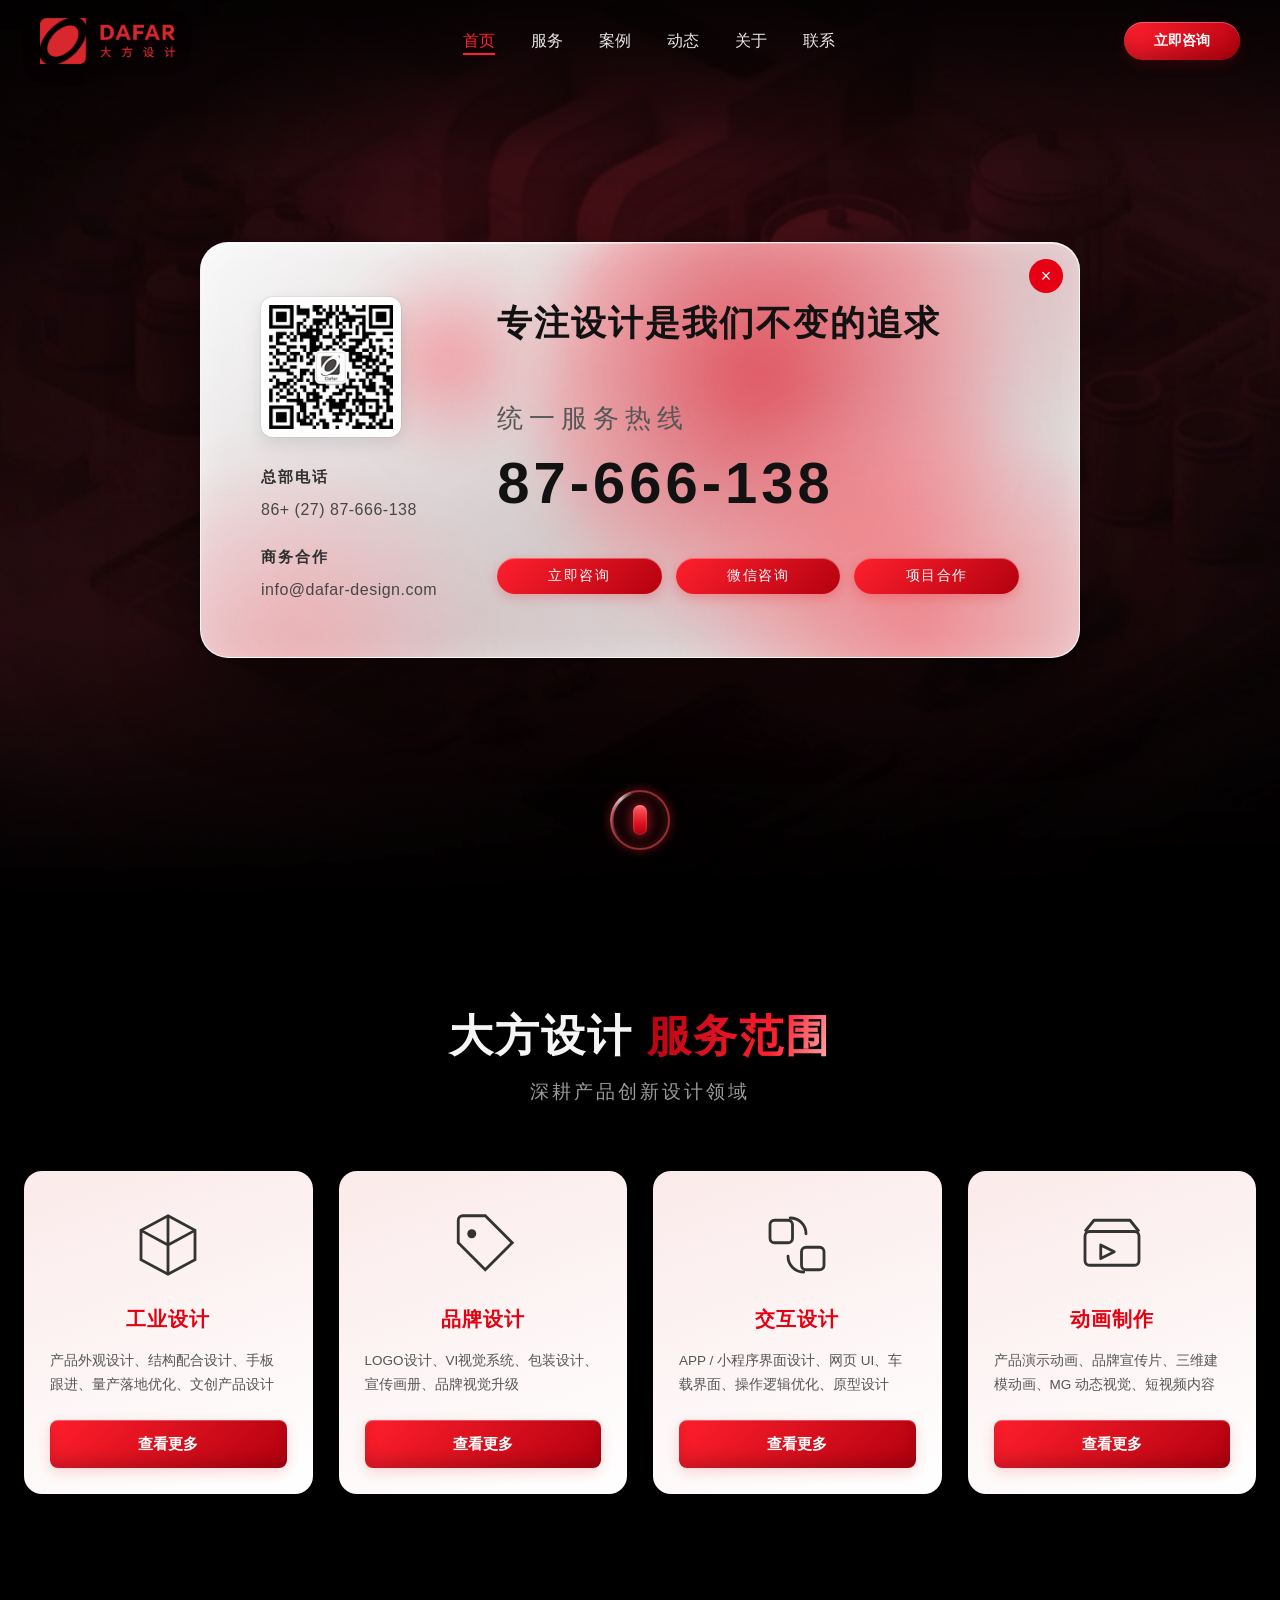
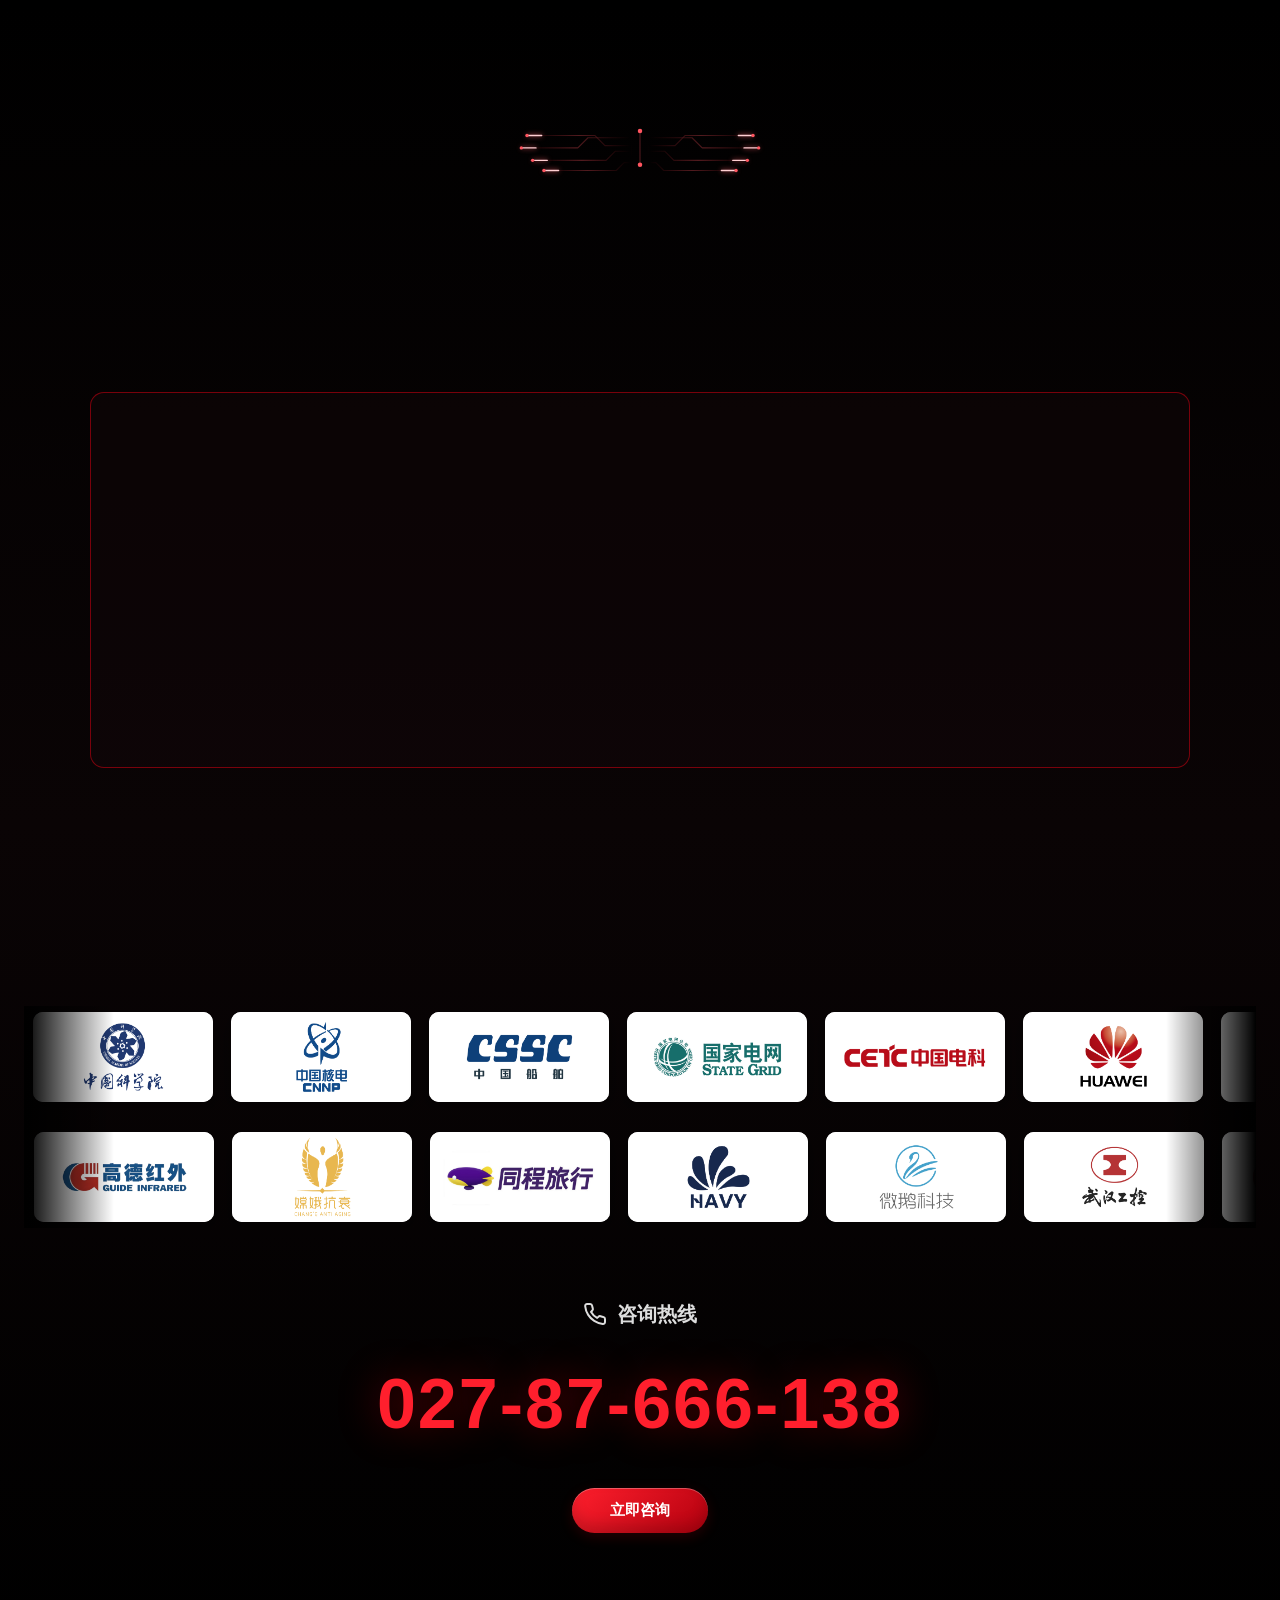
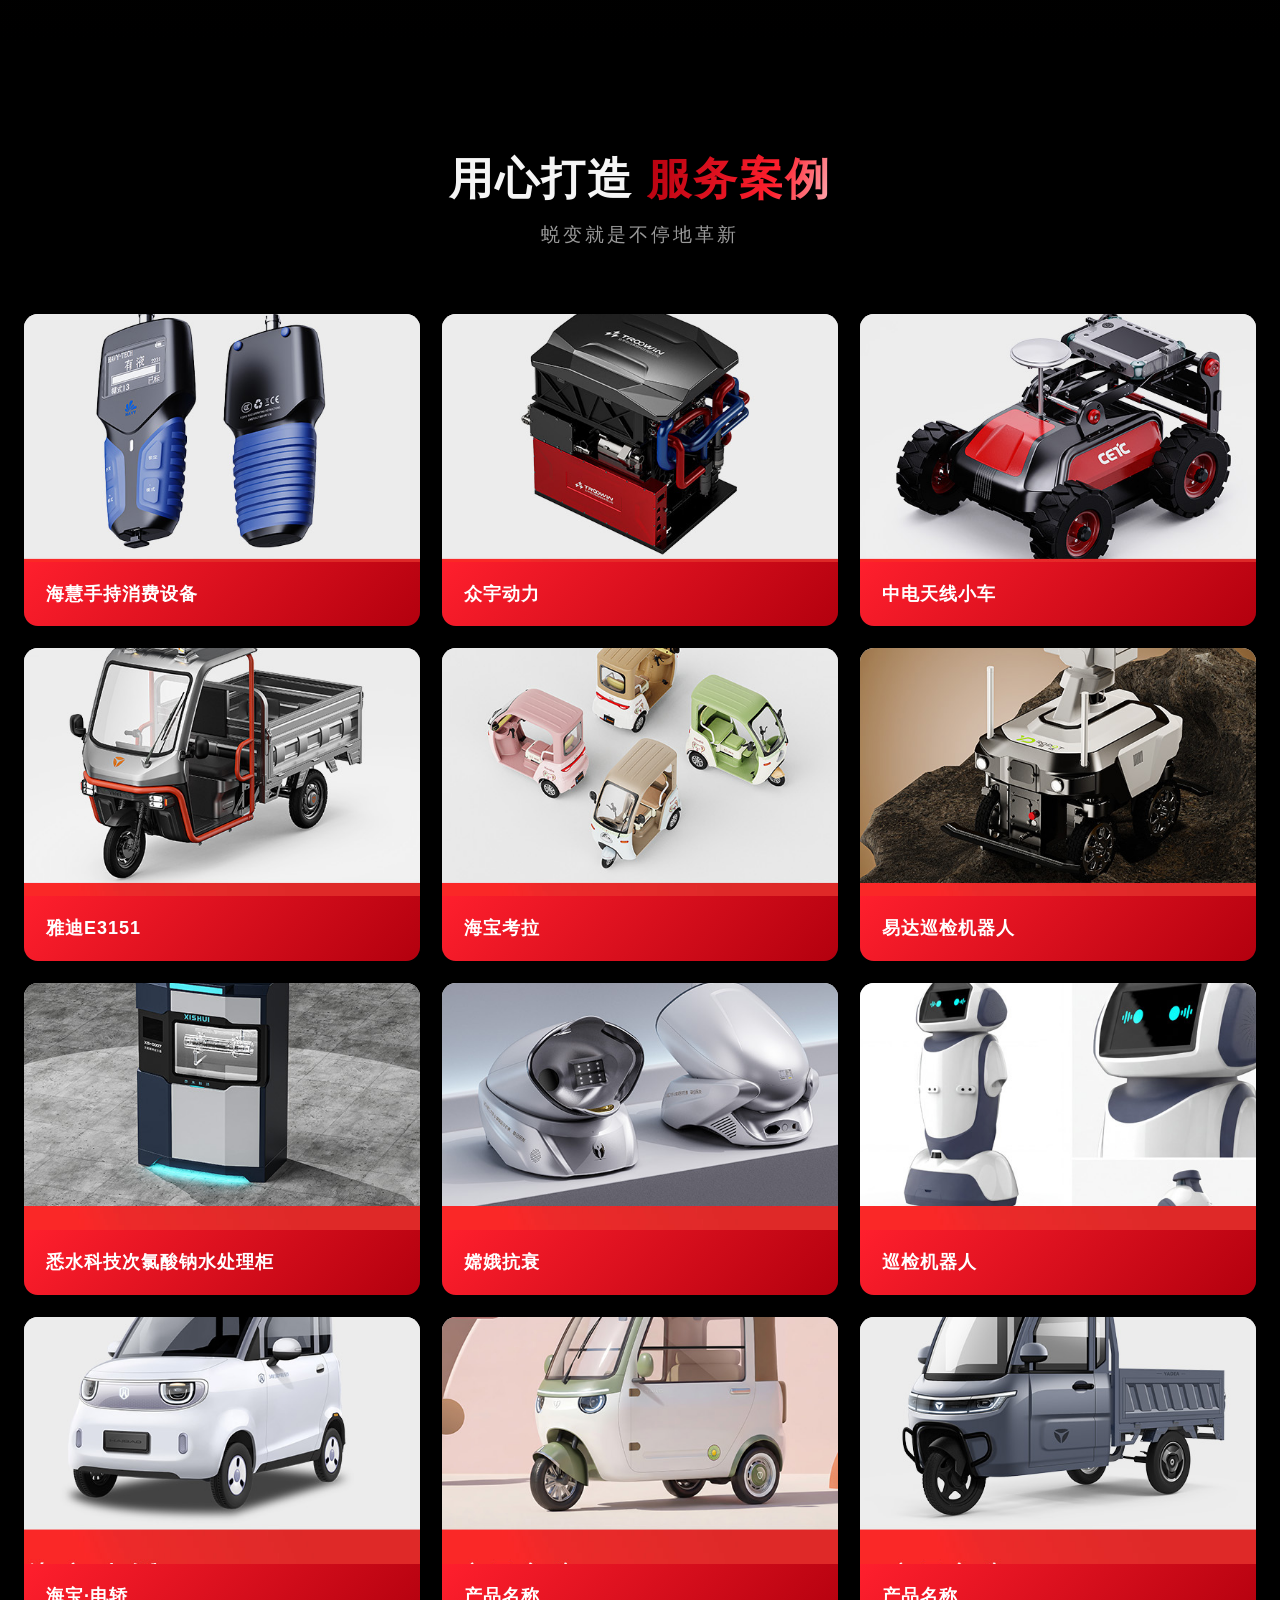
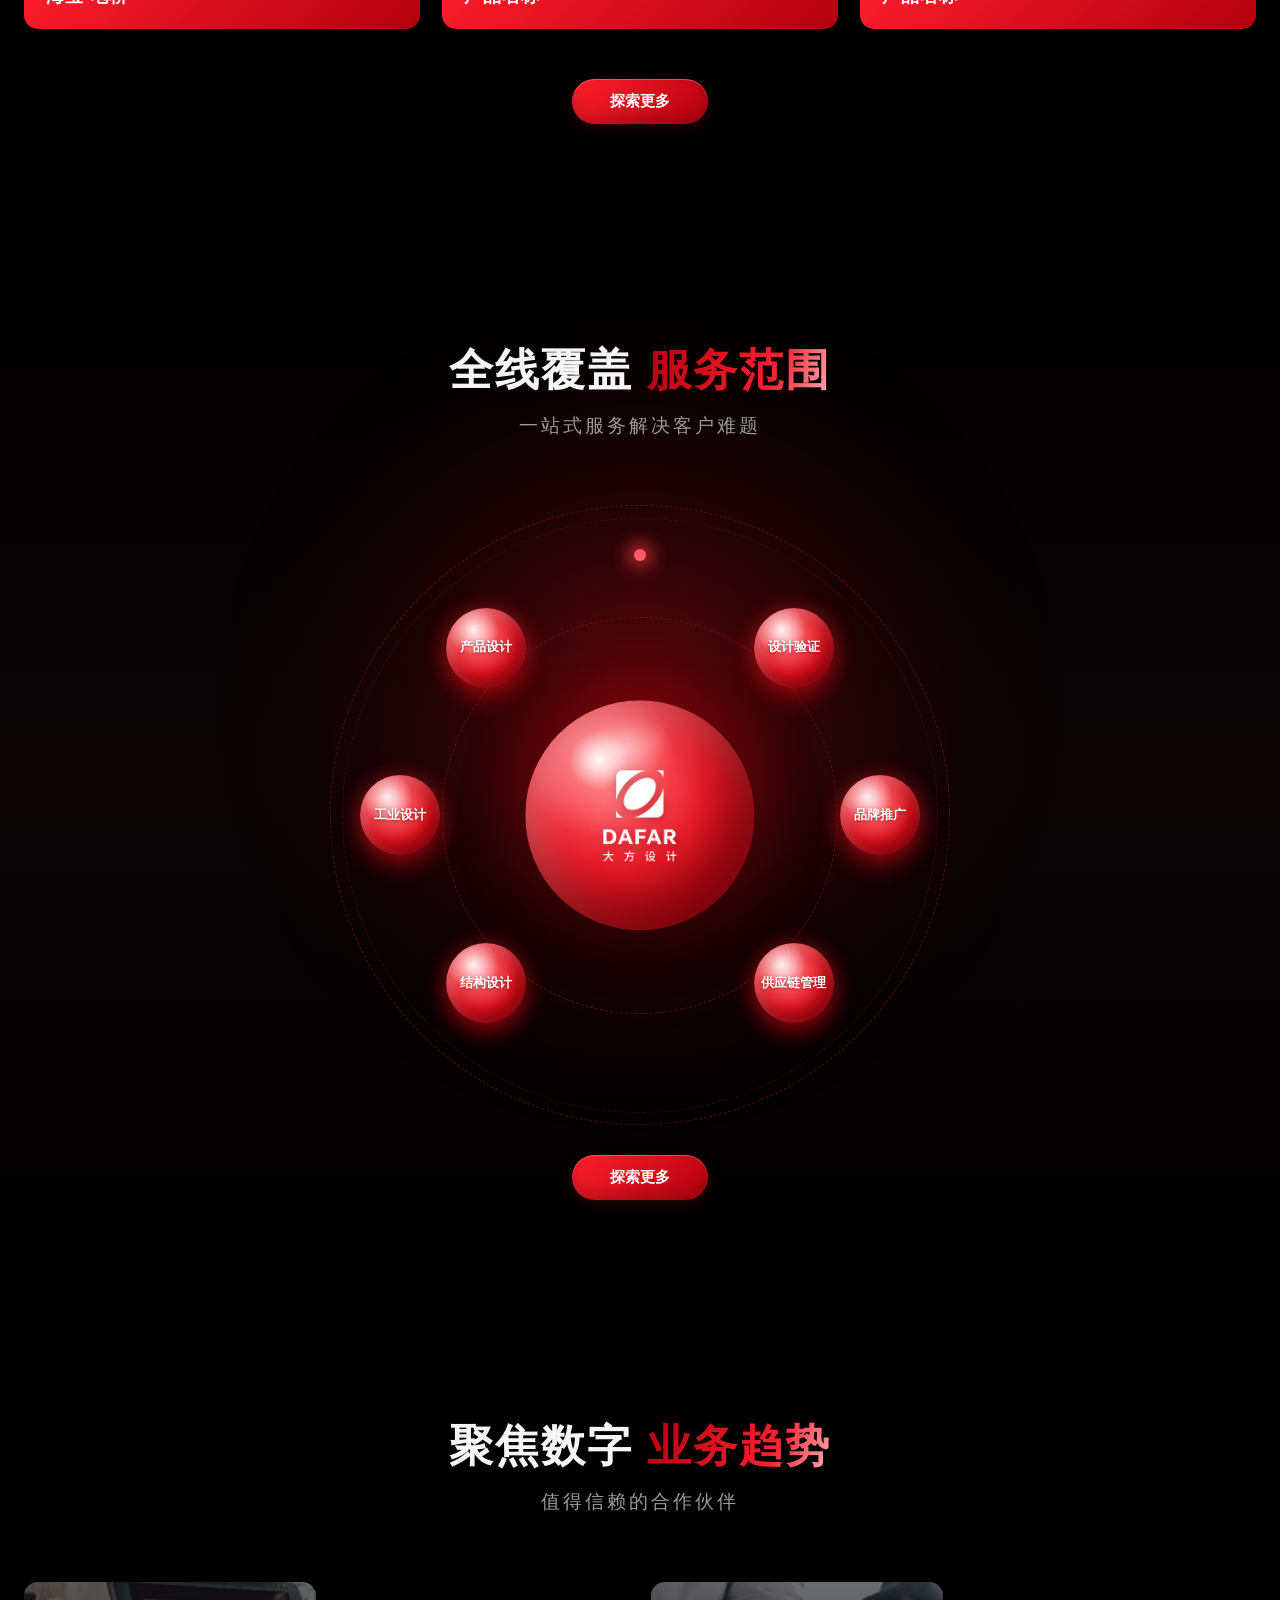
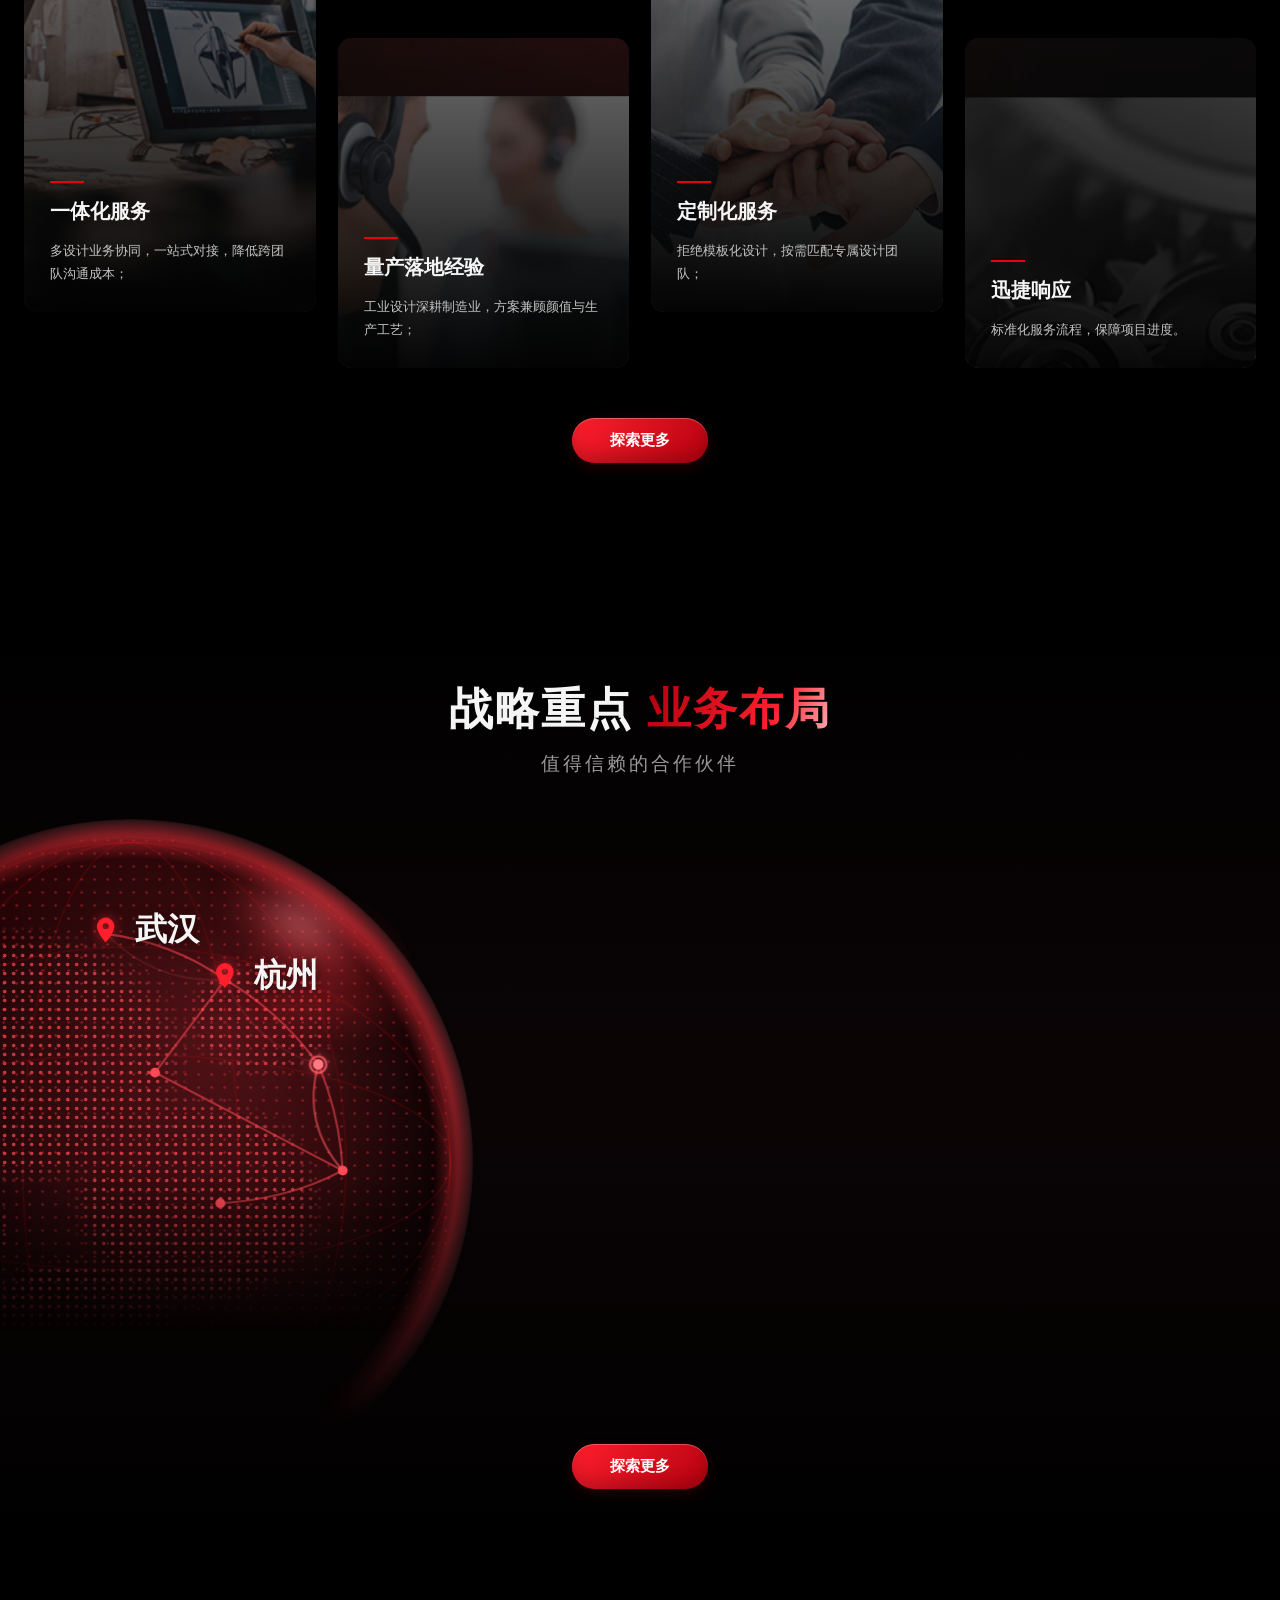
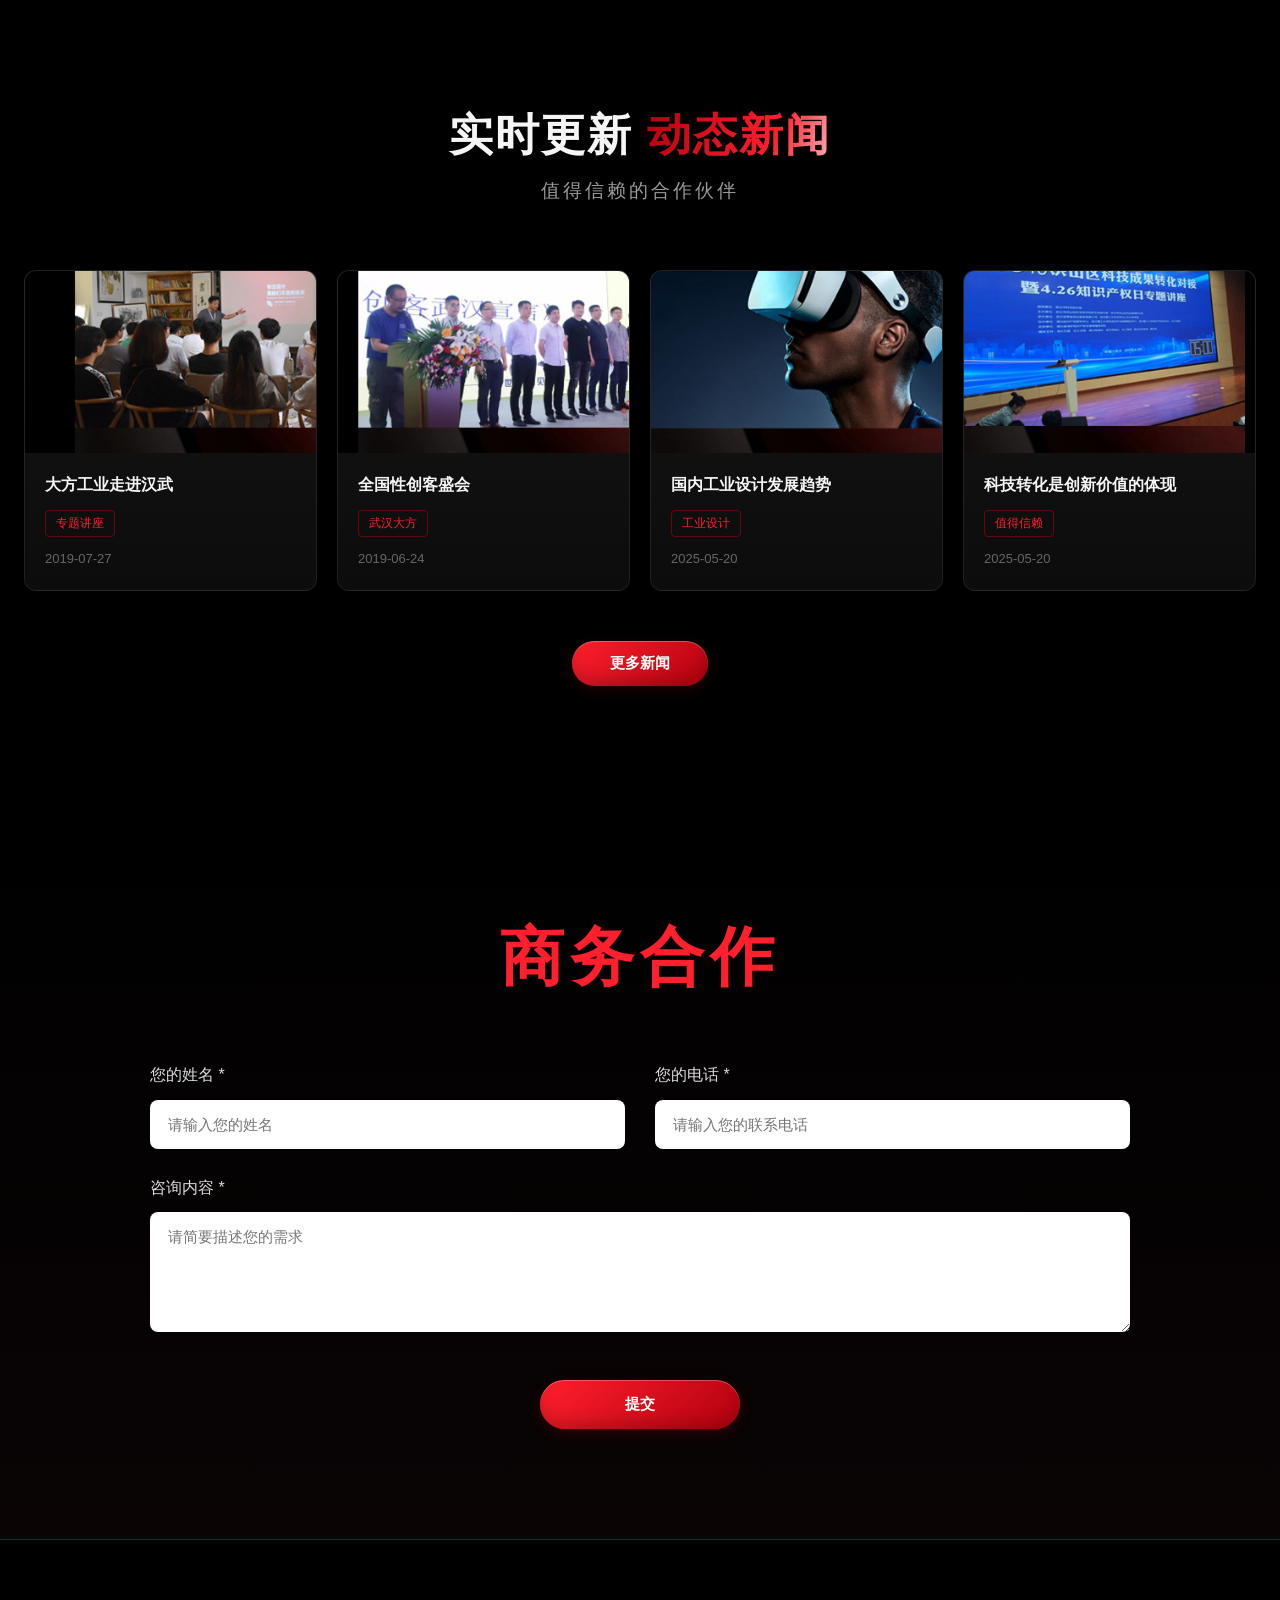
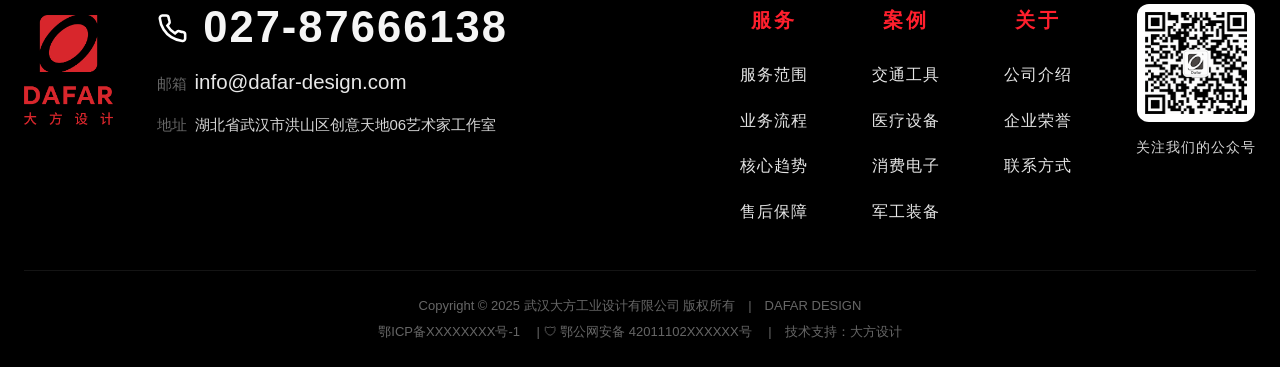
==== commit bf327b39: "业务布局地球尺寸随视口等比（51vw，上限 980px），顶部贴标题下沿：任意屏宽/浏览器缩放下球体右缘稳定在约 36%，1920 宽时与原效果完全一致，避免笔记本或 100% 缩放下球体挤向画面中央" ====
--- a/index.html
+++ b/index.html
@@ -546,12 +546,12 @@
 /* ============ 业务布局 地球（数字粒子地球：左侧出血 + 右上弧光大气层） ============ */
 .globe-sec{position:relative;overflow:hidden}
 .layout-wrap{position:relative;display:grid;grid-template-columns:1fr 1fr;gap:30px;align-items:center;min-height:560px;z-index:2}
-/* 星球从左下角升起（抬升版）：底部裁约 22%，球面上部抬进视野中带，
-   与右侧城市列表同一视线高度；左侧仍裁约 30%，右上球面留足节点/钉城空间。
-   锚点/尺寸不变 */
-.globe-stage{position:absolute;left:0;bottom:0;
-  width:min(980px,68vw);height:min(980px,68vw);
-  transform:translate(-30%,22%);z-index:0;pointer-events:none}
+/* 星球从左侧升起：顶部紧贴标题下沿，球面上部与右侧城市列表同一视线高度；
+   左侧裁约 30%。尺寸随视口等比（51vw，1920 宽时恰为 980px 上限），
+   保证不同屏宽/浏览器缩放下球体右缘始终落在约 36% 处，不会挤向画面中央 */
+.globe-stage{position:absolute;left:0;top:263px;
+  width:min(980px,51vw);height:min(980px,51vw);
+  transform:translateX(-30%);z-index:0;pointer-events:none}
 /* 底部渐变羽化：只罩球体本身（52% 起渐隐、76% 全透明，柔和溶入黑底）。
    注意不能罩在 .globe-stage 上——大气弧光/辉光探出容器边界，
    遮罩会在容器上/右边缘把它们生硬切断 */
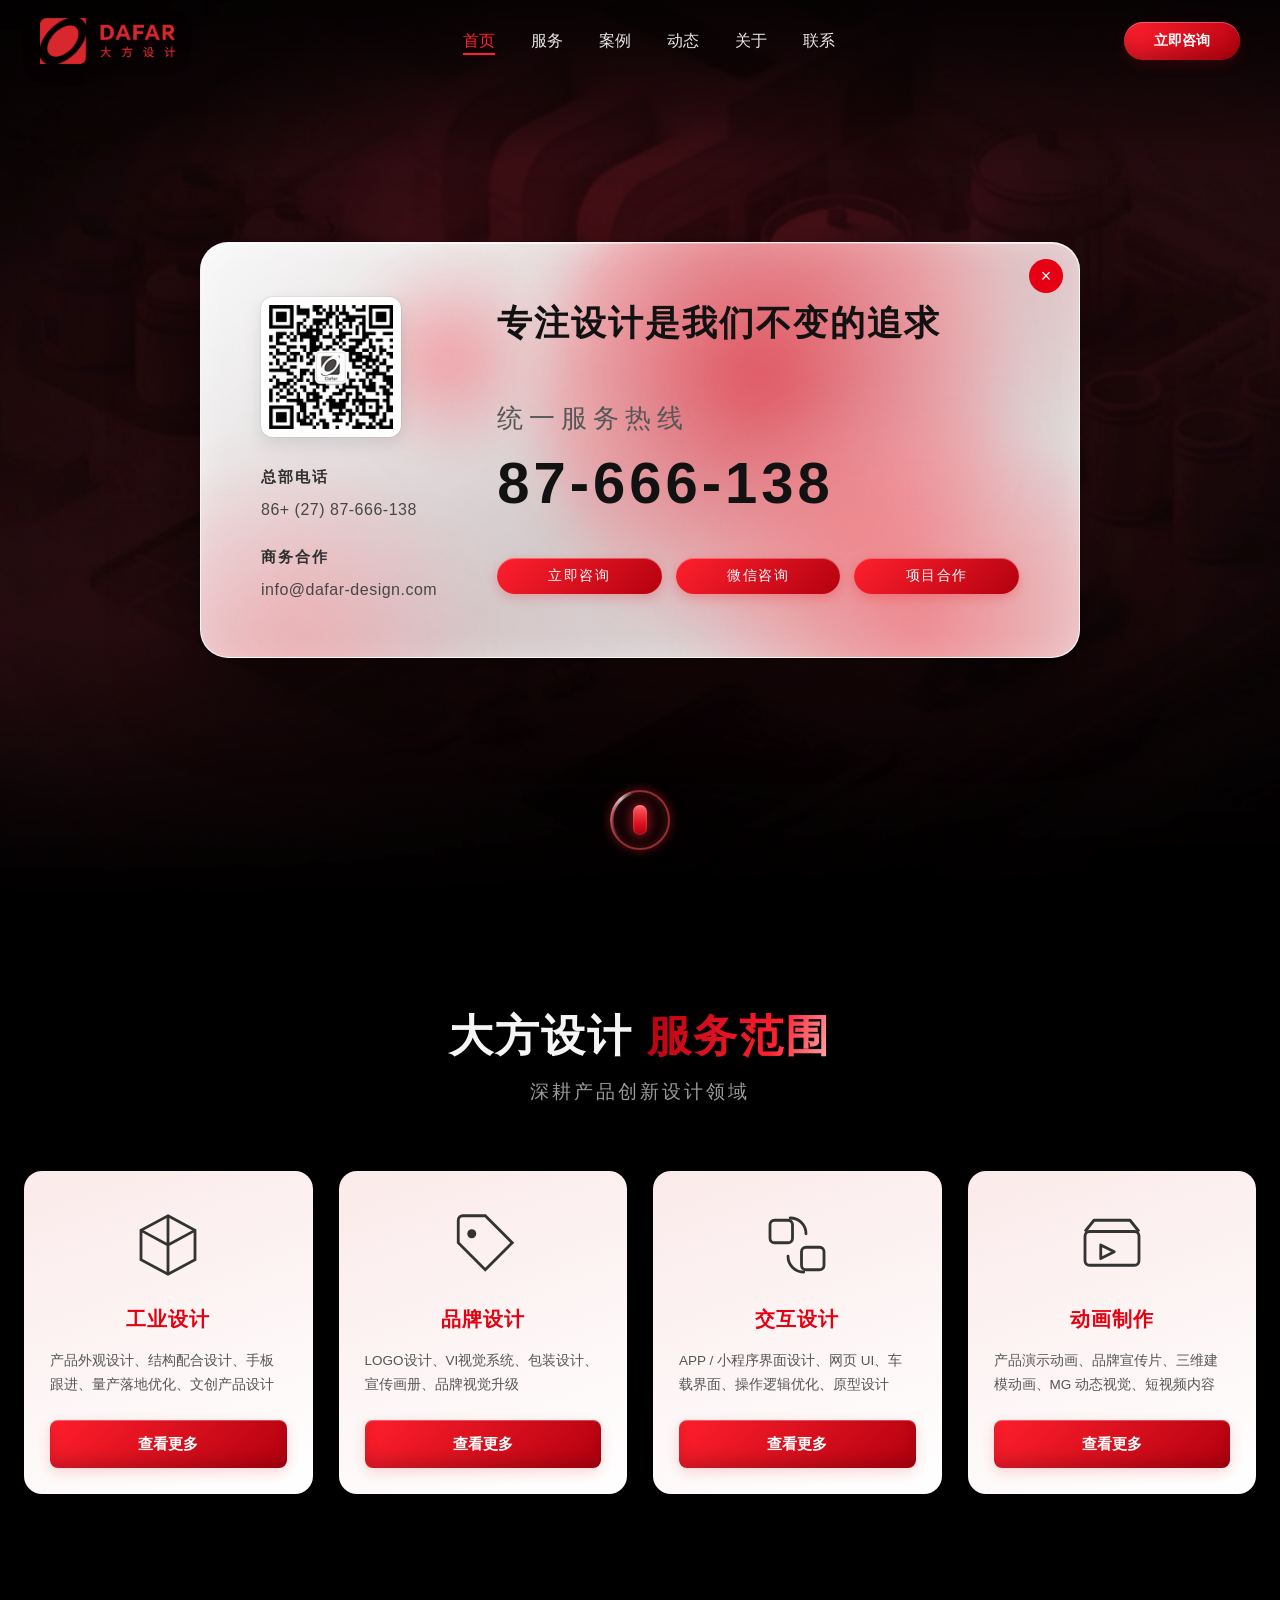
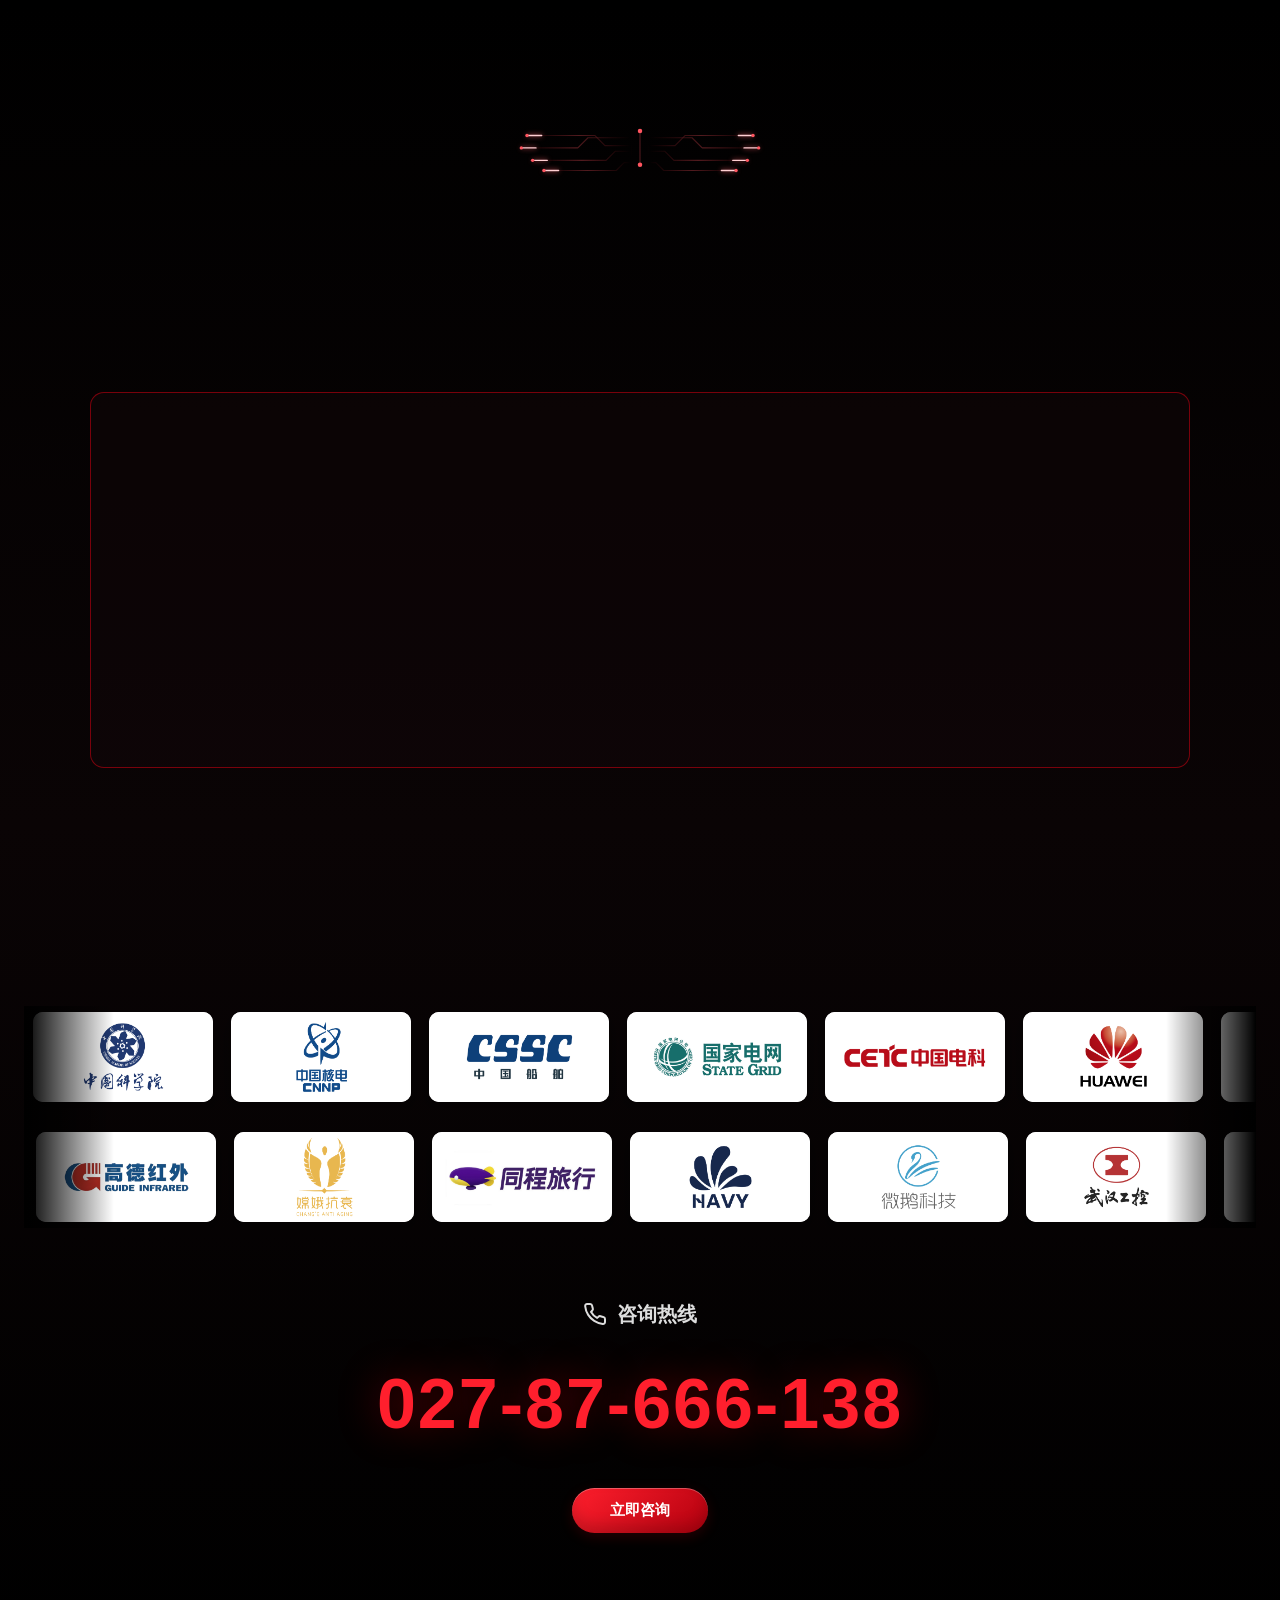
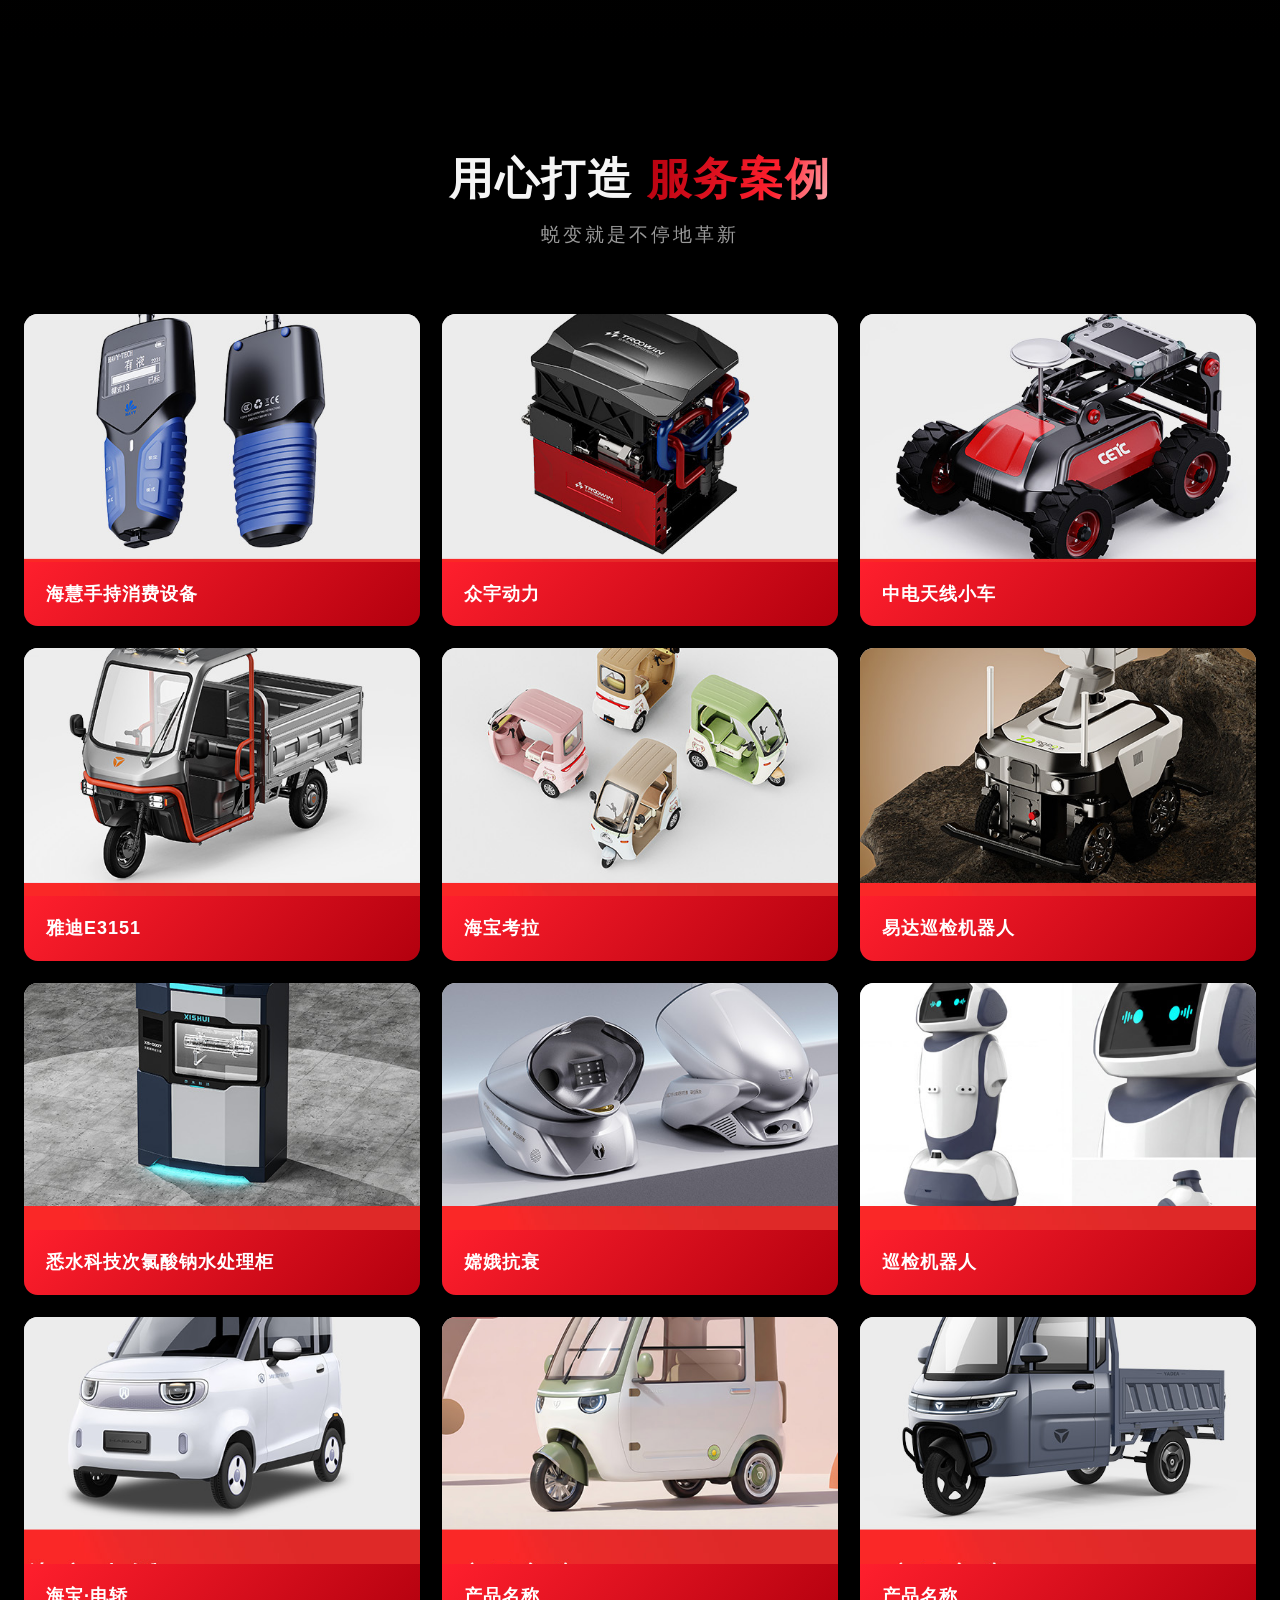
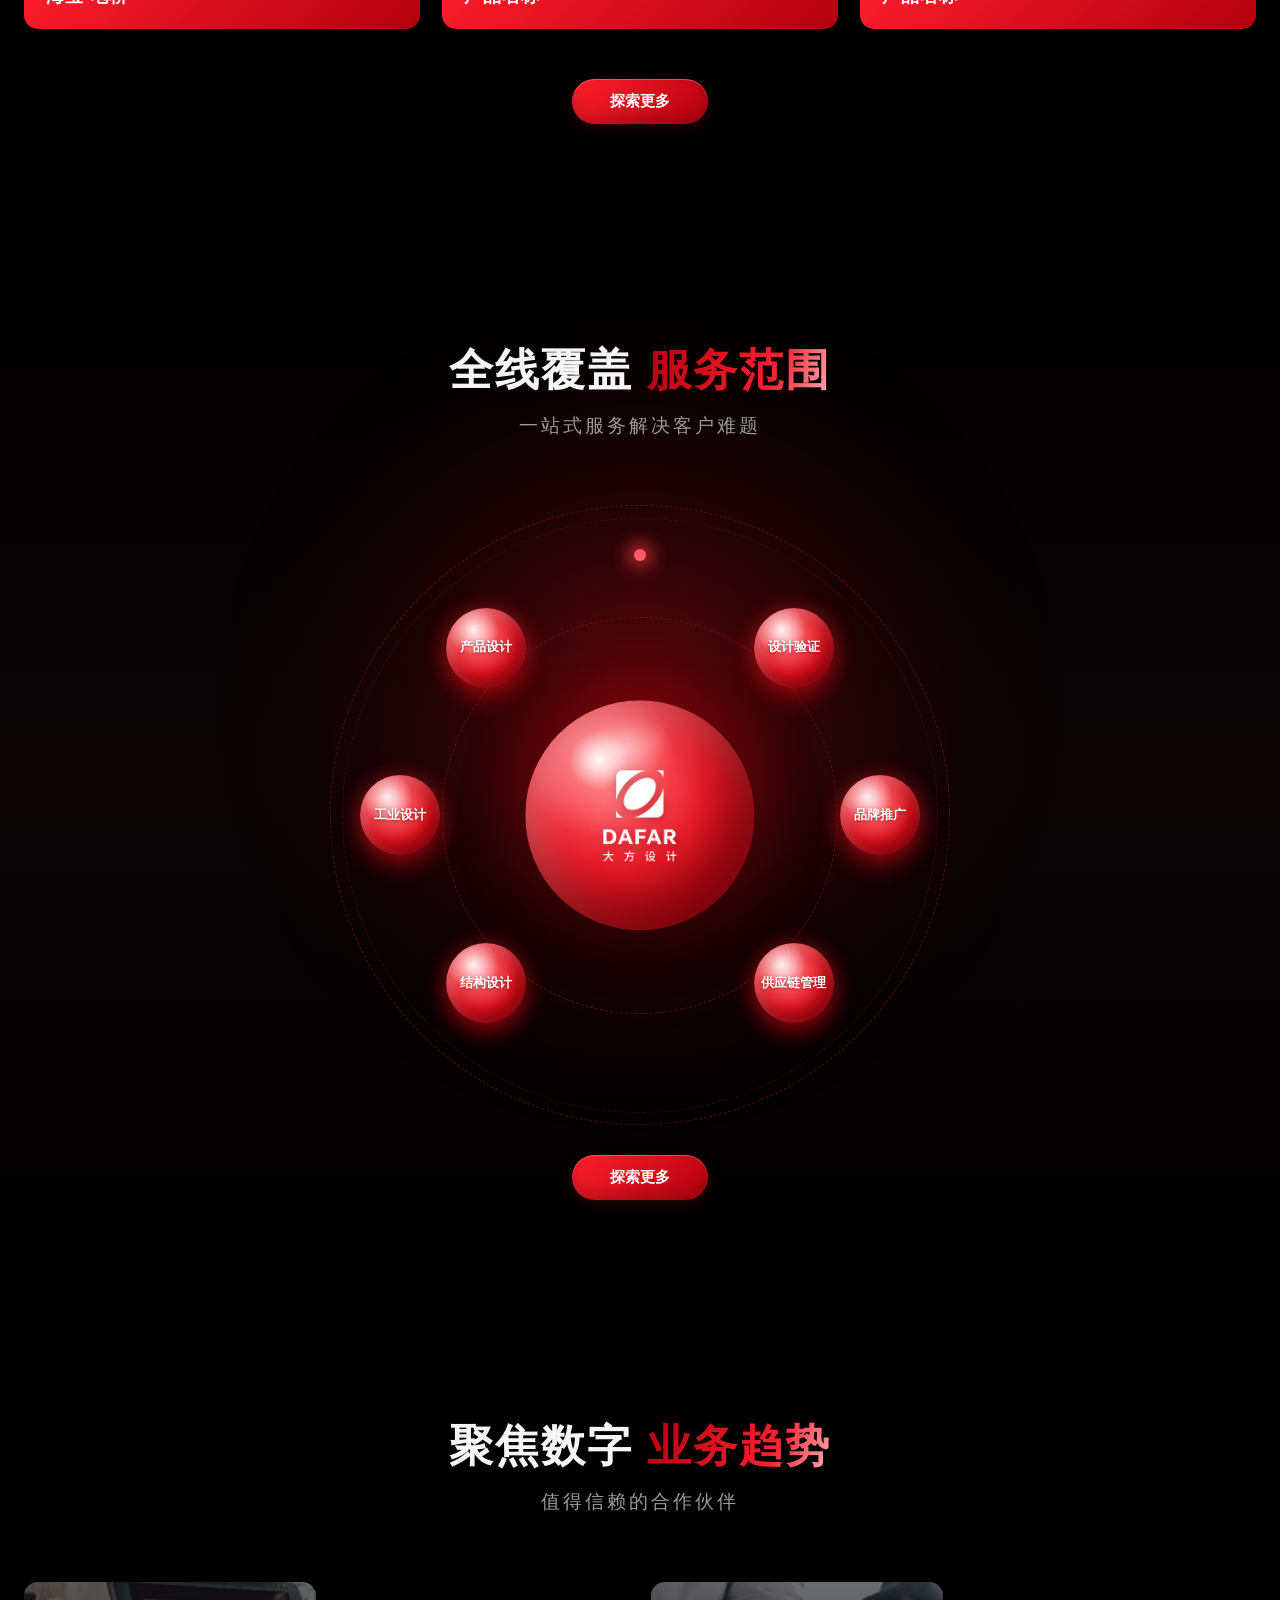
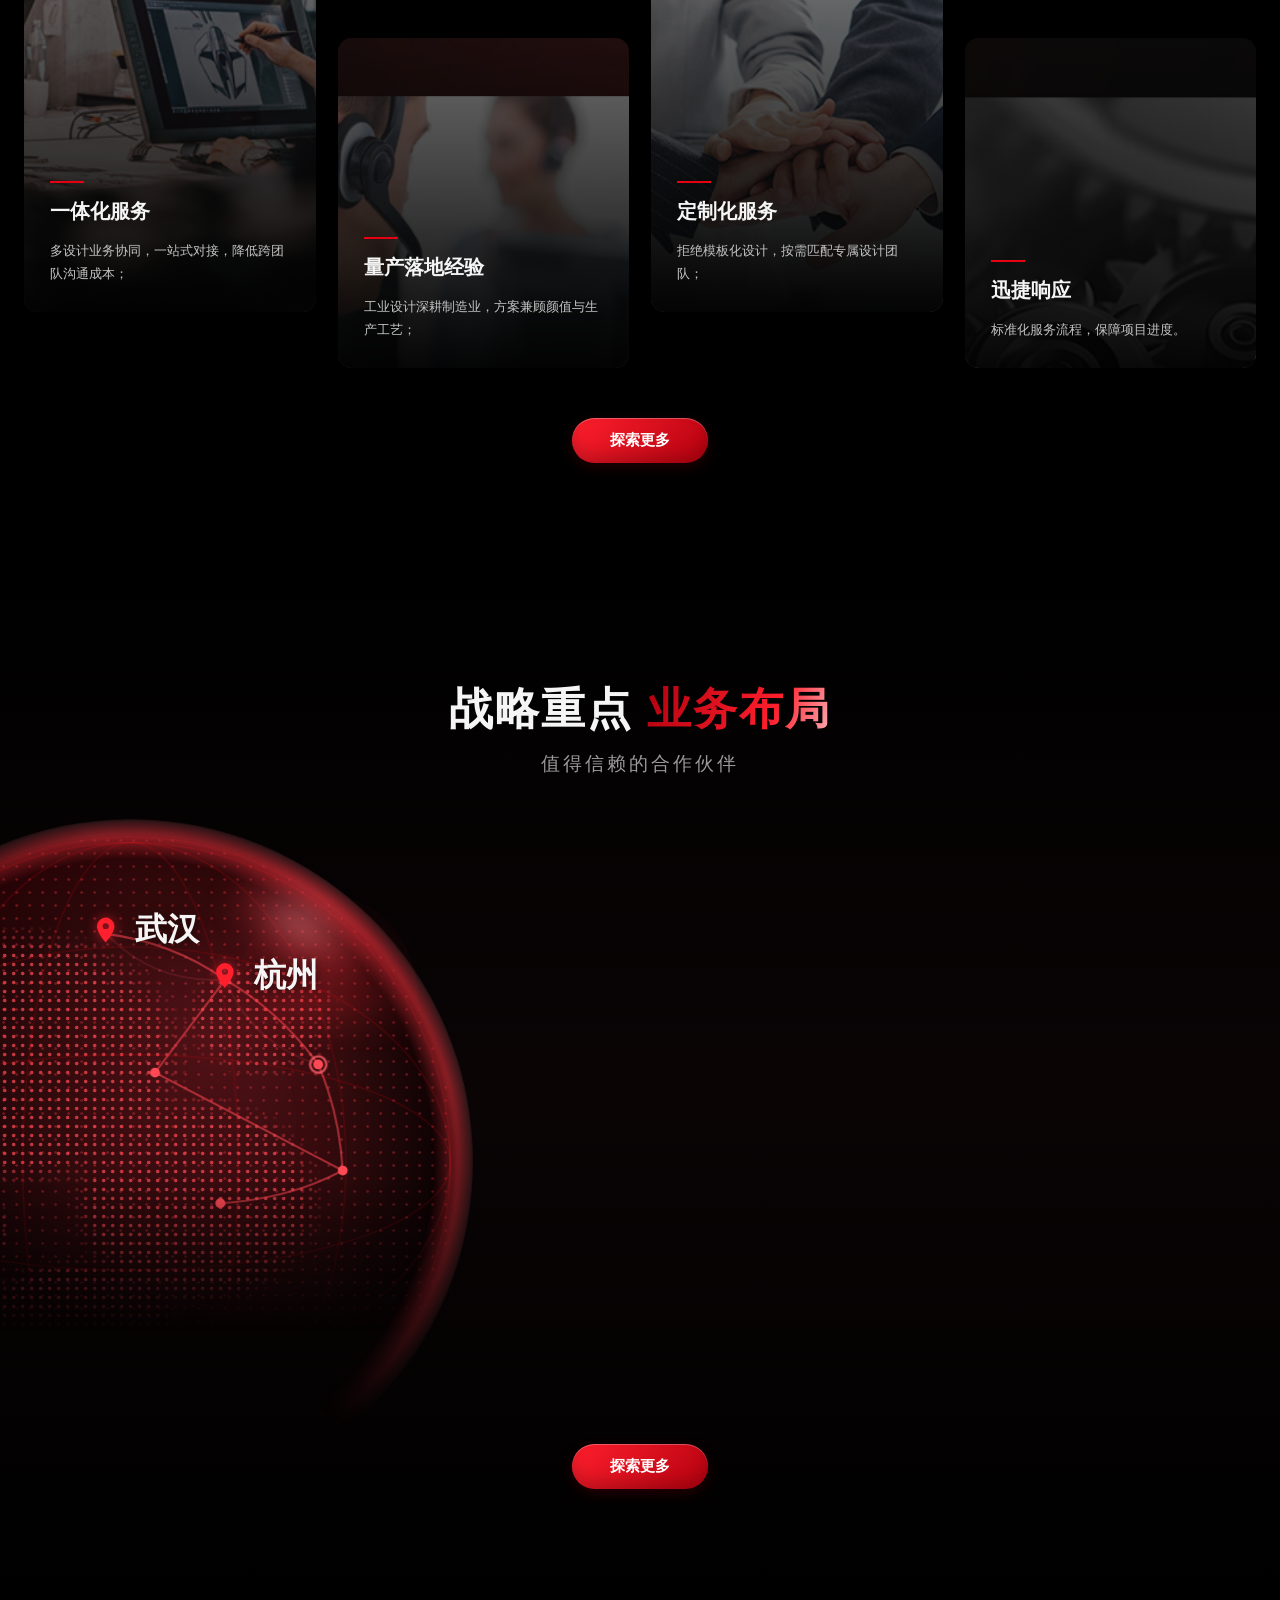
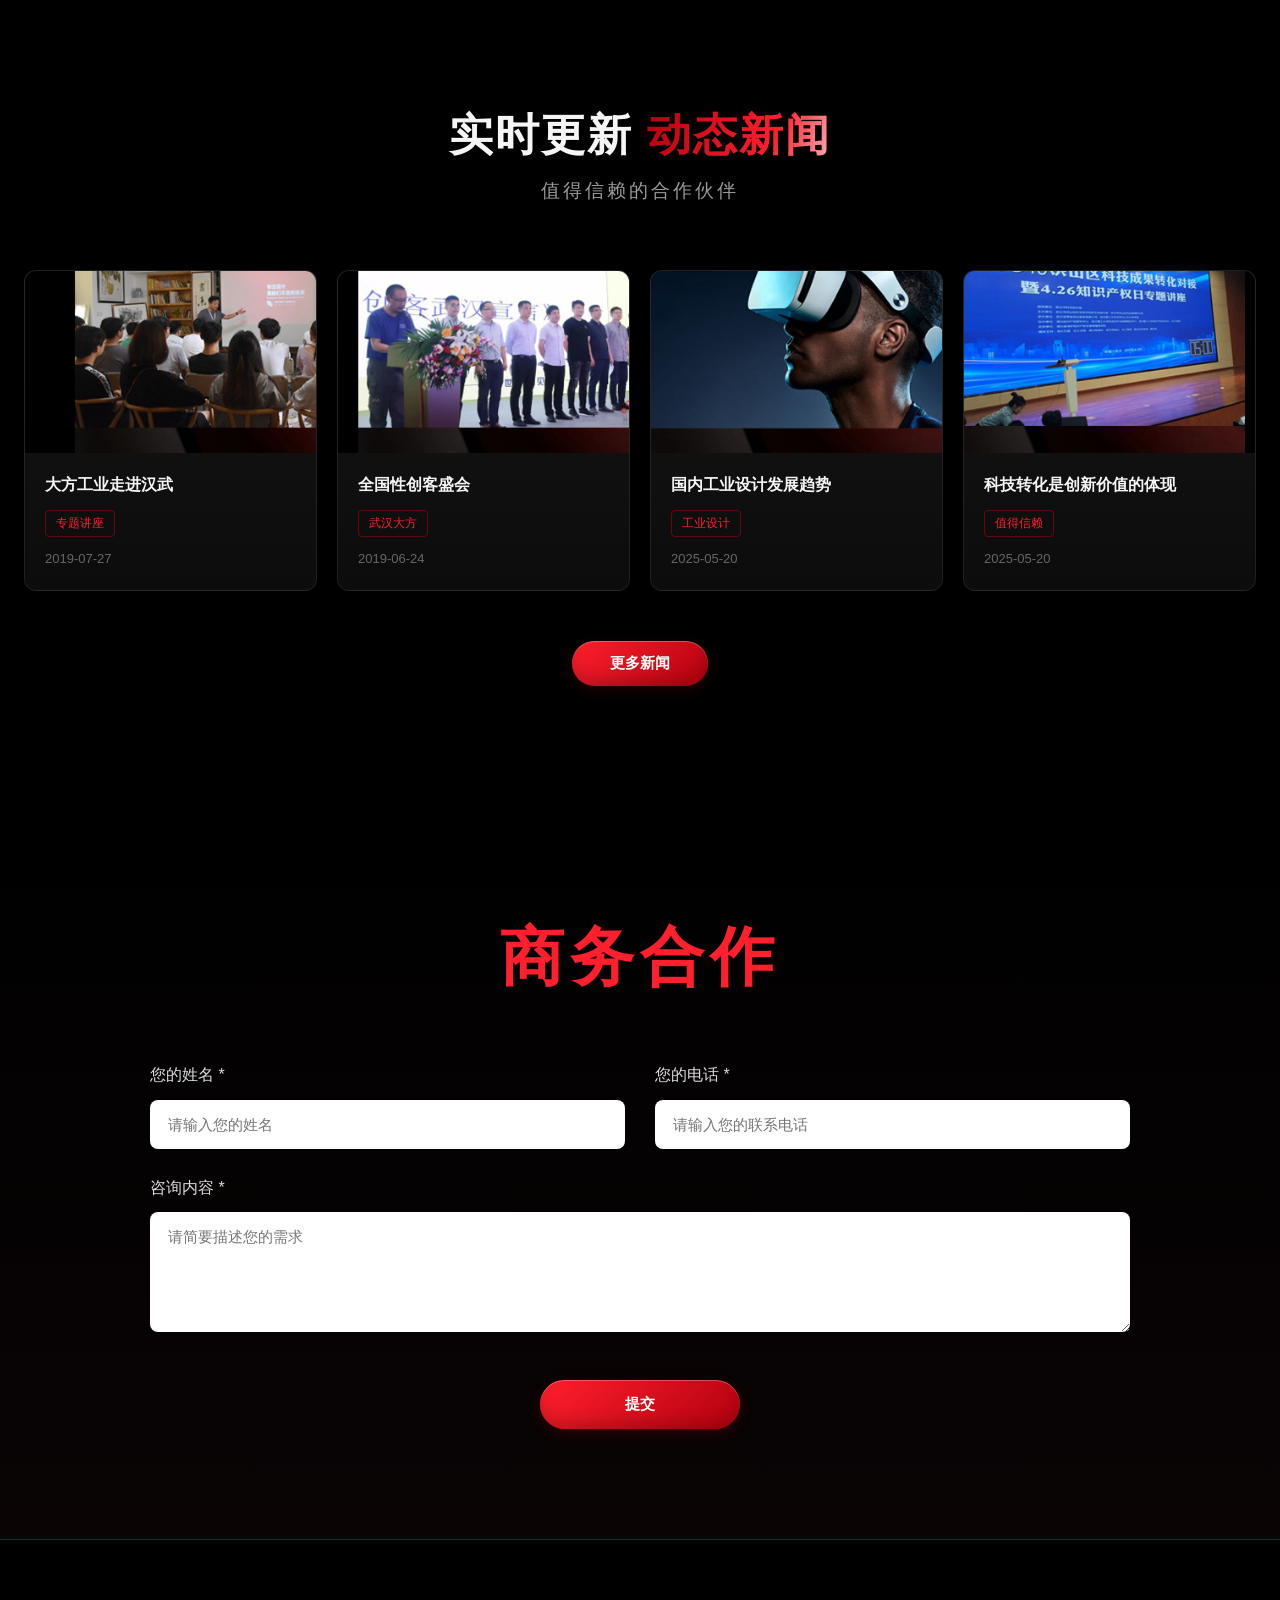
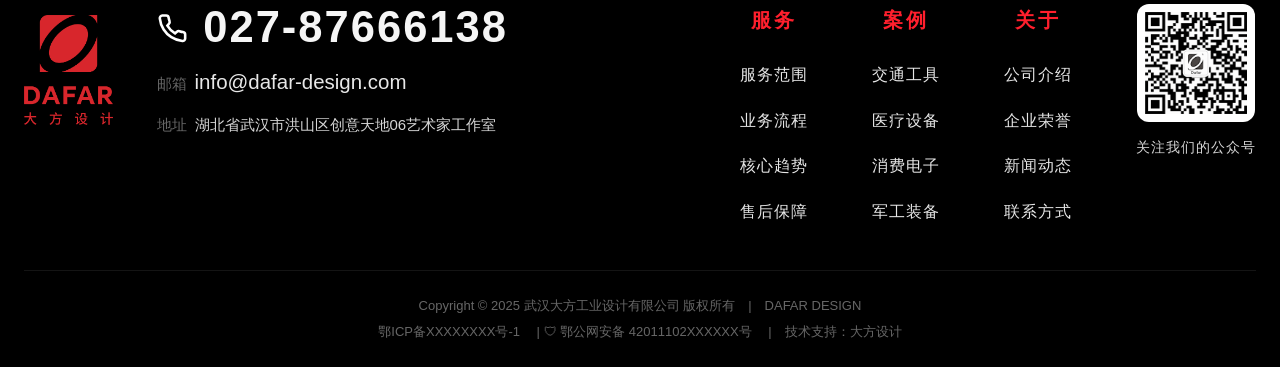
==== commit 81e610dd: "新增案例详情、动态列表/详情、关于、联系四个页面，并按 PDF 设计稿完成全站改版 - 抽出 assets/site.css + site.js + data.js：统一导航、进场动效、表单、弹窗 -" ====
--- a/index.html
+++ b/index.html
@@ -28,7 +28,7 @@
   --maxw:1280px;
 }
 *{margin:0;padding:0;box-sizing:border-box}
-html{scroll-behavior:smooth;scroll-padding-top:80px}
+html{scroll-behavior:smooth;scroll-padding-top:80px;overflow-x:clip}
 body{
   font-family:"PingFang SC","Microsoft YaHei","Hiragino Sans GB","Noto Sans SC",-apple-system,sans-serif;
   background:var(--bg);color:var(--text);line-height:1.6;overflow-x:hidden;
@@ -831,11 +831,11 @@
   .nav.scrolled{padding:10px 20px}
   .nav-toggle{display:flex}
   .nav-menu{
-    position:fixed;top:0;right:-100%;width:74%;max-width:320px;height:100vh;
+    position:fixed;top:0;right:0;width:74%;max-width:320px;height:100vh;transform:translateX(105%);visibility:hidden;
     flex-direction:column;gap:0;background:rgba(10,5,6,.97);backdrop-filter:blur(16px);
-    padding:90px 30px;transition:right .45s var(--ease-out);box-shadow:-10px 0 40px rgba(0,0,0,.5);
+    padding:90px 30px;transition:transform .45s var(--ease-out);box-shadow:-10px 0 40px rgba(0,0,0,.5);
   }
-  .nav-menu.open{right:0}
+  .nav-menu.open{transform:none;visibility:visible}
   .nav-menu a{font-size:18px;padding:16px 0;border-bottom:1px solid var(--line)}
   .dropdown{display:none}   /* 小屏收起下拉，点“服务”直达服务页 */
   .nav-cta{display:none}
@@ -918,9 +918,22 @@
         <a href="cases.html#graphic">平面设计</a>
       </div>
     </li>
-    <li><a href="#news">动态</a></li>
-    <li><a href="#about">关于</a></li>
-    <li><a href="#contact">联系</a></li>
+    <li><a href="news.html">动态</a></li>
+    <li>
+      <a href="about.html">关于</a>
+      <div class="dropdown">
+        <a href="about.html#strength">企业实力</a>
+        <a href="about.html#honor">资质荣誉</a>
+        <a href="about.html#vision">人文愿景</a>
+      </div>
+    </li>
+    <li>
+      <a href="contact.html">联系</a>
+      <div class="dropdown">
+        <a href="contact.html#reach">联系我们</a>
+        <a href="contact.html#jobs">招聘信息</a>
+      </div>
+    </li>
   </ul>
   <button class="btn nav-cta" onclick="document.getElementById('contact').scrollIntoView()">立即咨询</button>
   <button class="nav-toggle" id="navToggle" aria-label="菜单"><span></span><span></span><span></span></button>
@@ -1226,7 +1239,7 @@
       </div>
       <div class="f-col"><h5>服务</h5><a href="services.html#scope">服务范围</a><a href="services.html#flow">业务流程</a><a href="services.html#trends">核心趋势</a><a href="services.html#aftersale">售后保障</a></div>
       <div class="f-col"><h5>案例</h5><a href="cases.html#transport">交通工具</a><a href="cases.html#medical">医疗设备</a><a href="cases.html#consumer">消费电子</a><a href="cases.html#military">军工装备</a></div>
-      <div class="f-col"><h5>关于</h5><a href="#about">公司介绍</a><a href="#about">企业荣誉</a><a href="#contact">联系方式</a></div>
+      <div class="f-col"><h5>关于</h5><a href="about.html#intro">公司介绍</a><a href="about.html#honor">企业荣誉</a><a href="news.html">新闻动态</a><a href="contact.html">联系方式</a></div>
       <div class="f-qr">
         <div class="qr"><img src="assets/qrcode.png" alt="大方设计微信公众号二维码"></div>
         <p>关注我们的公众号</p>
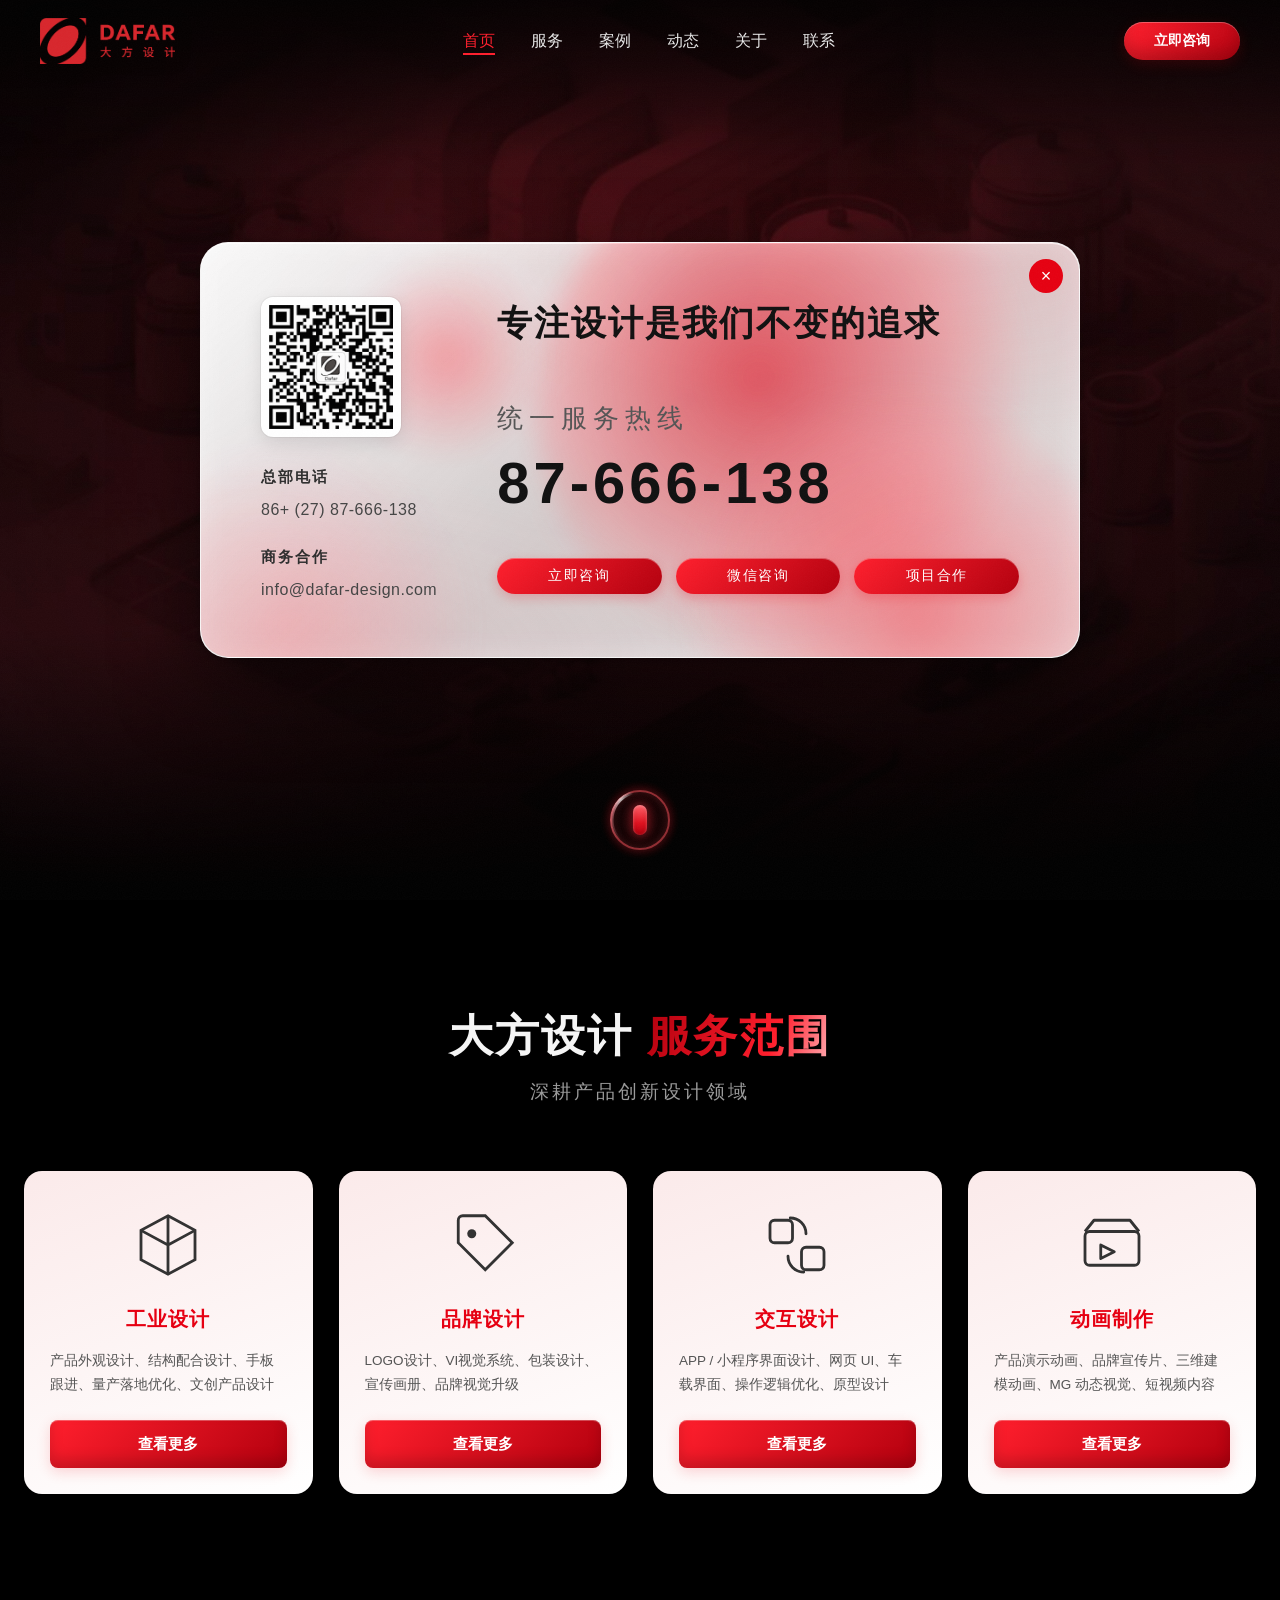
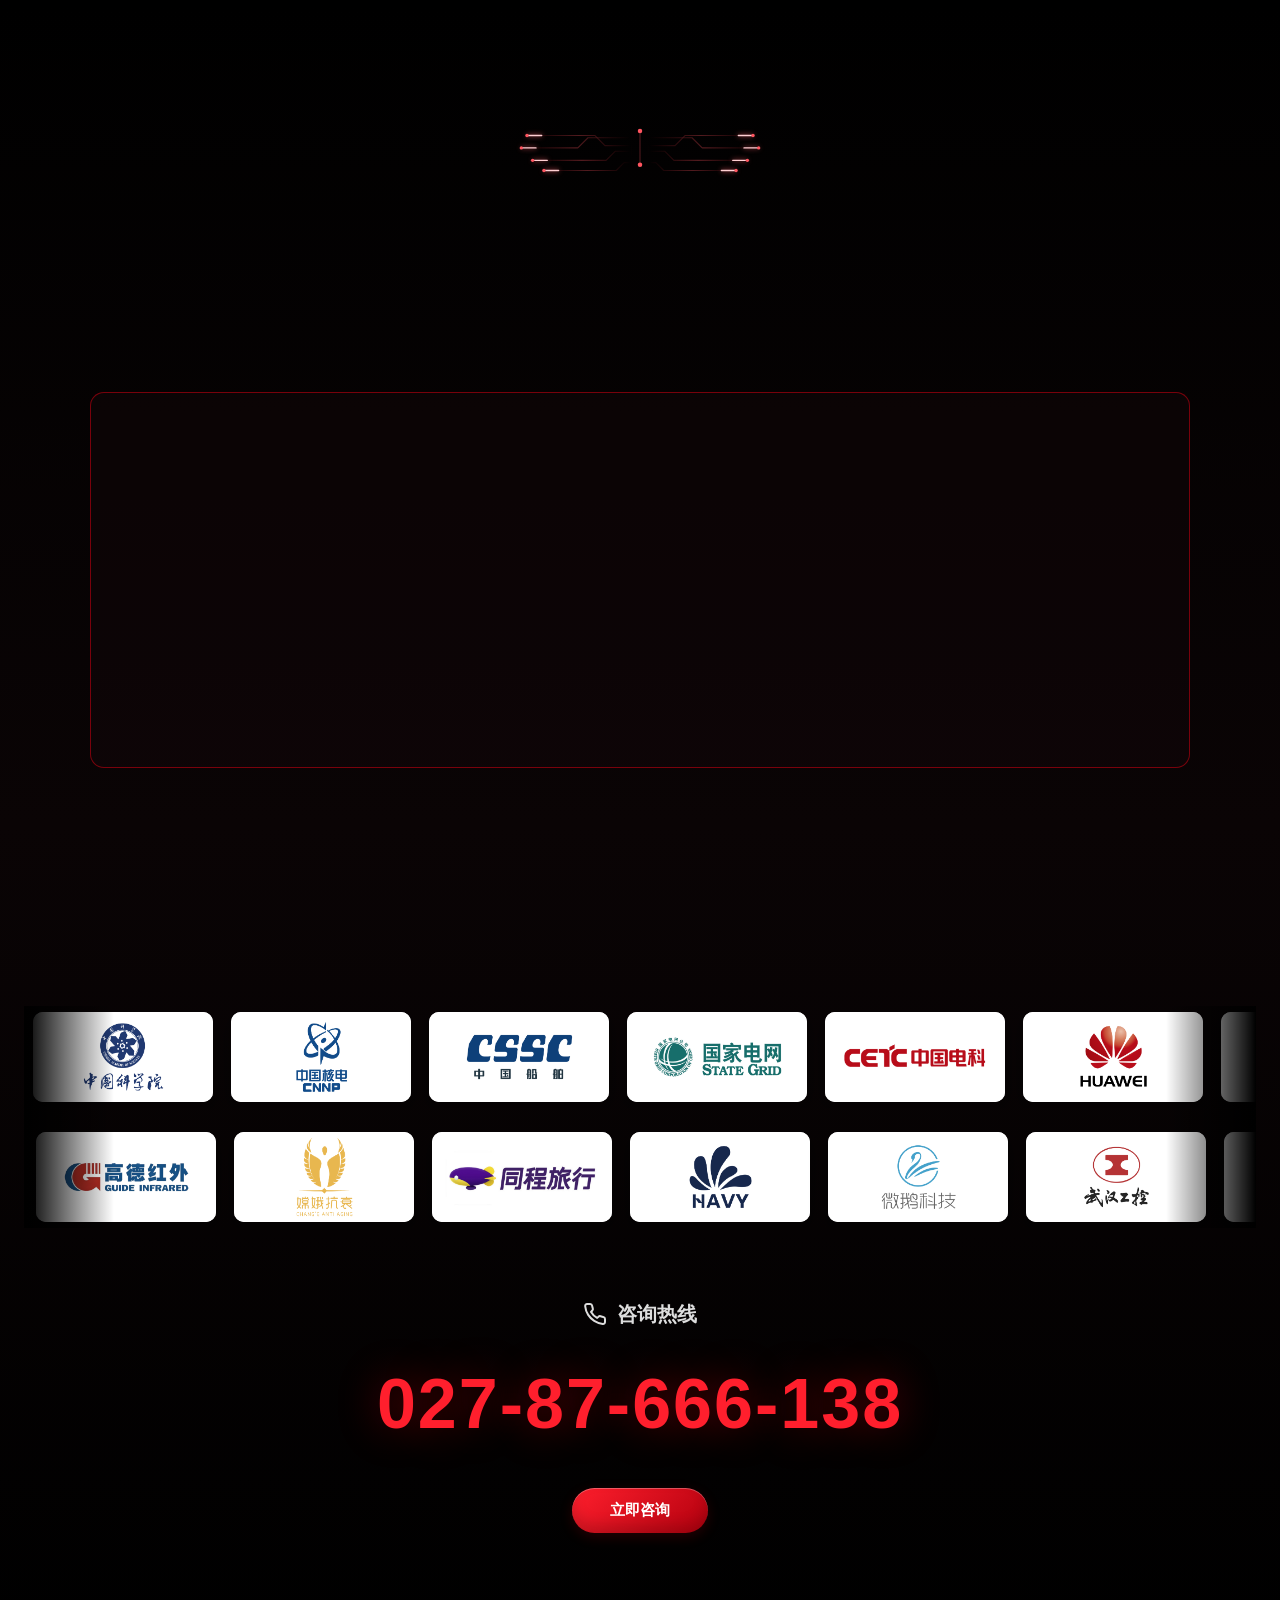
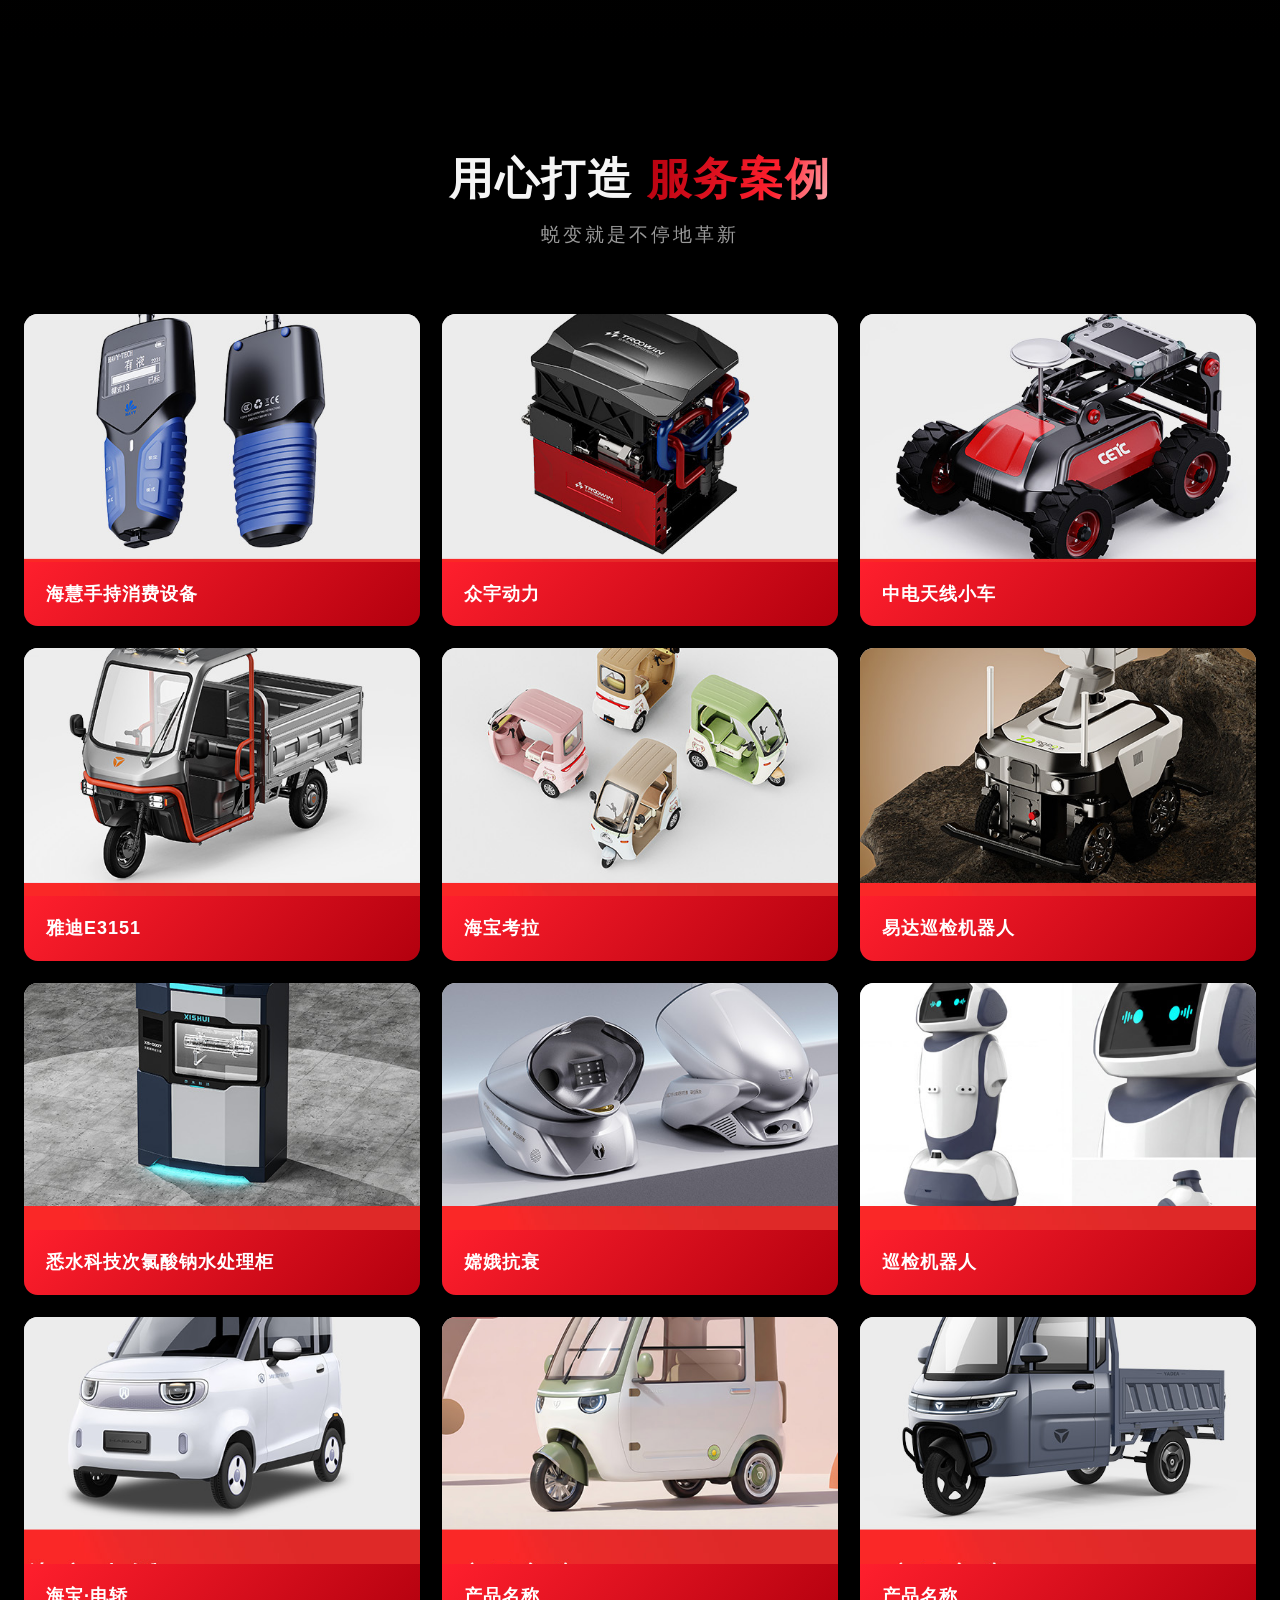
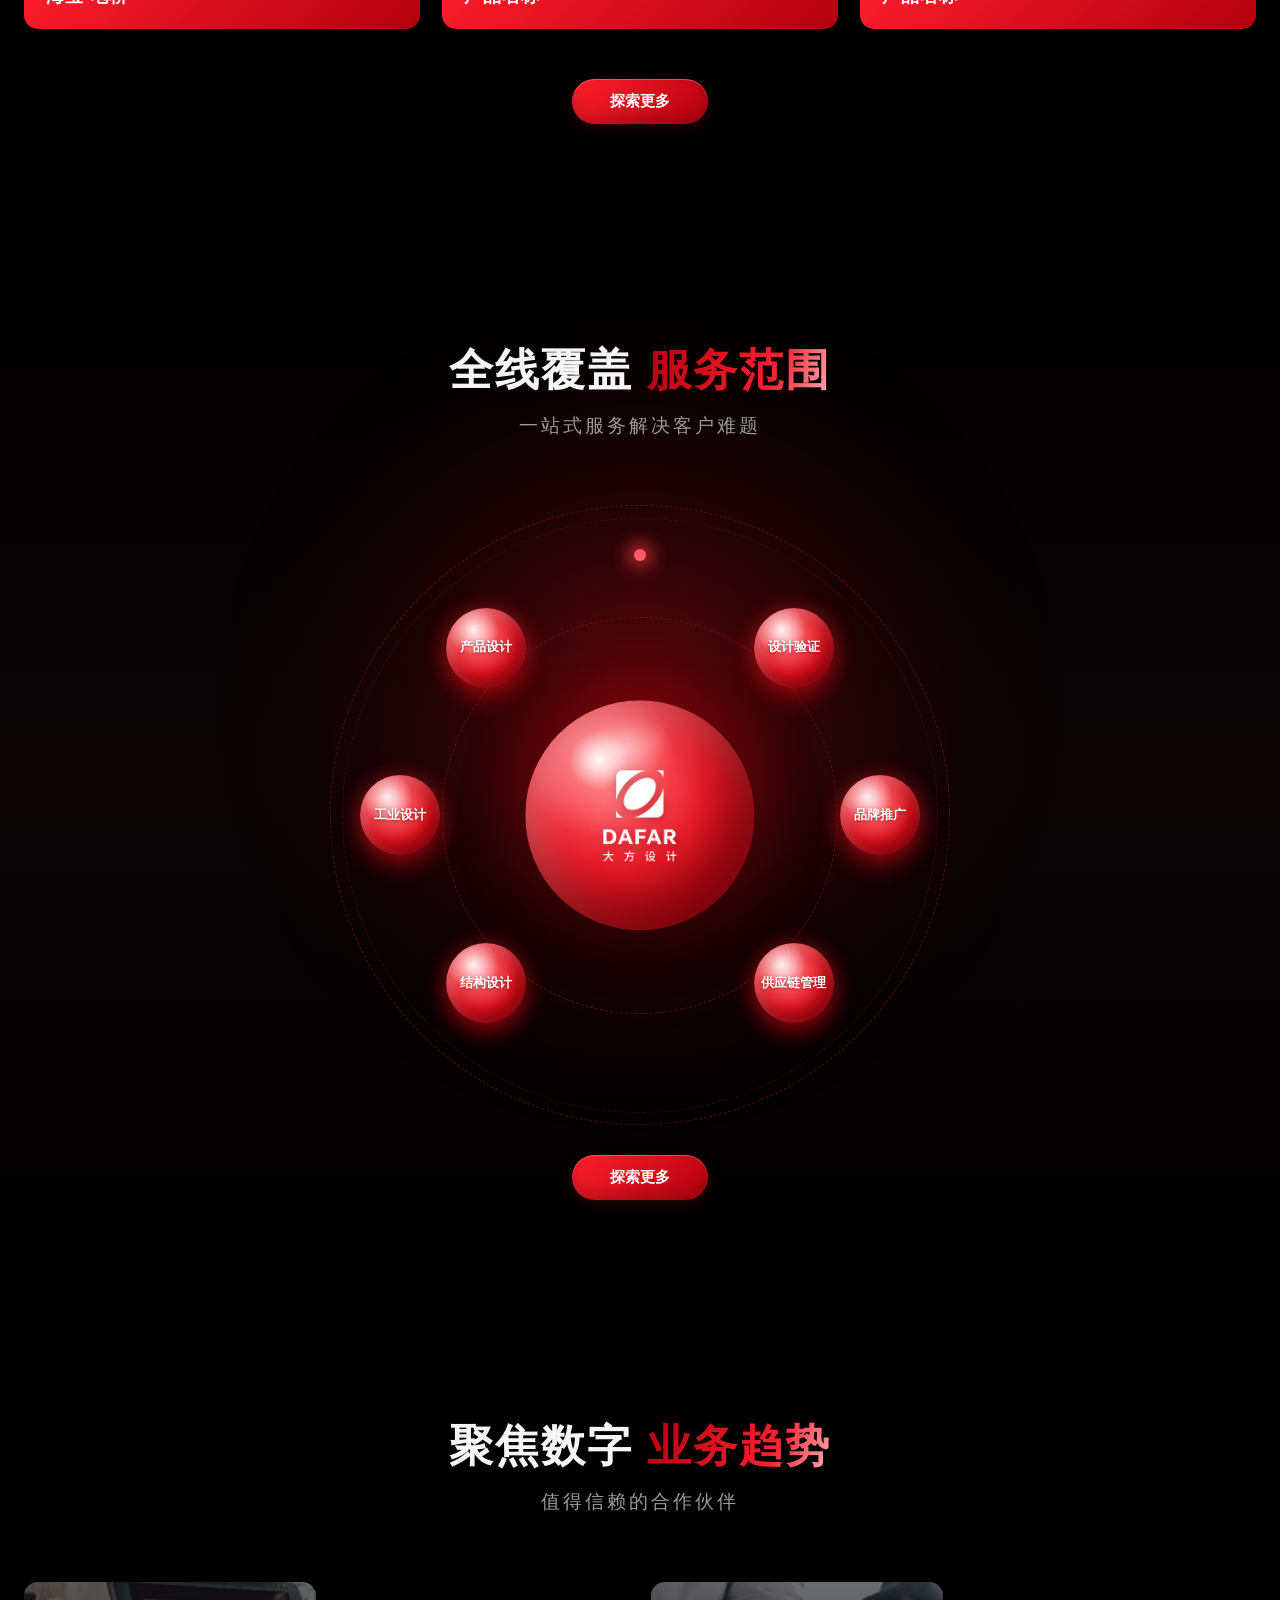
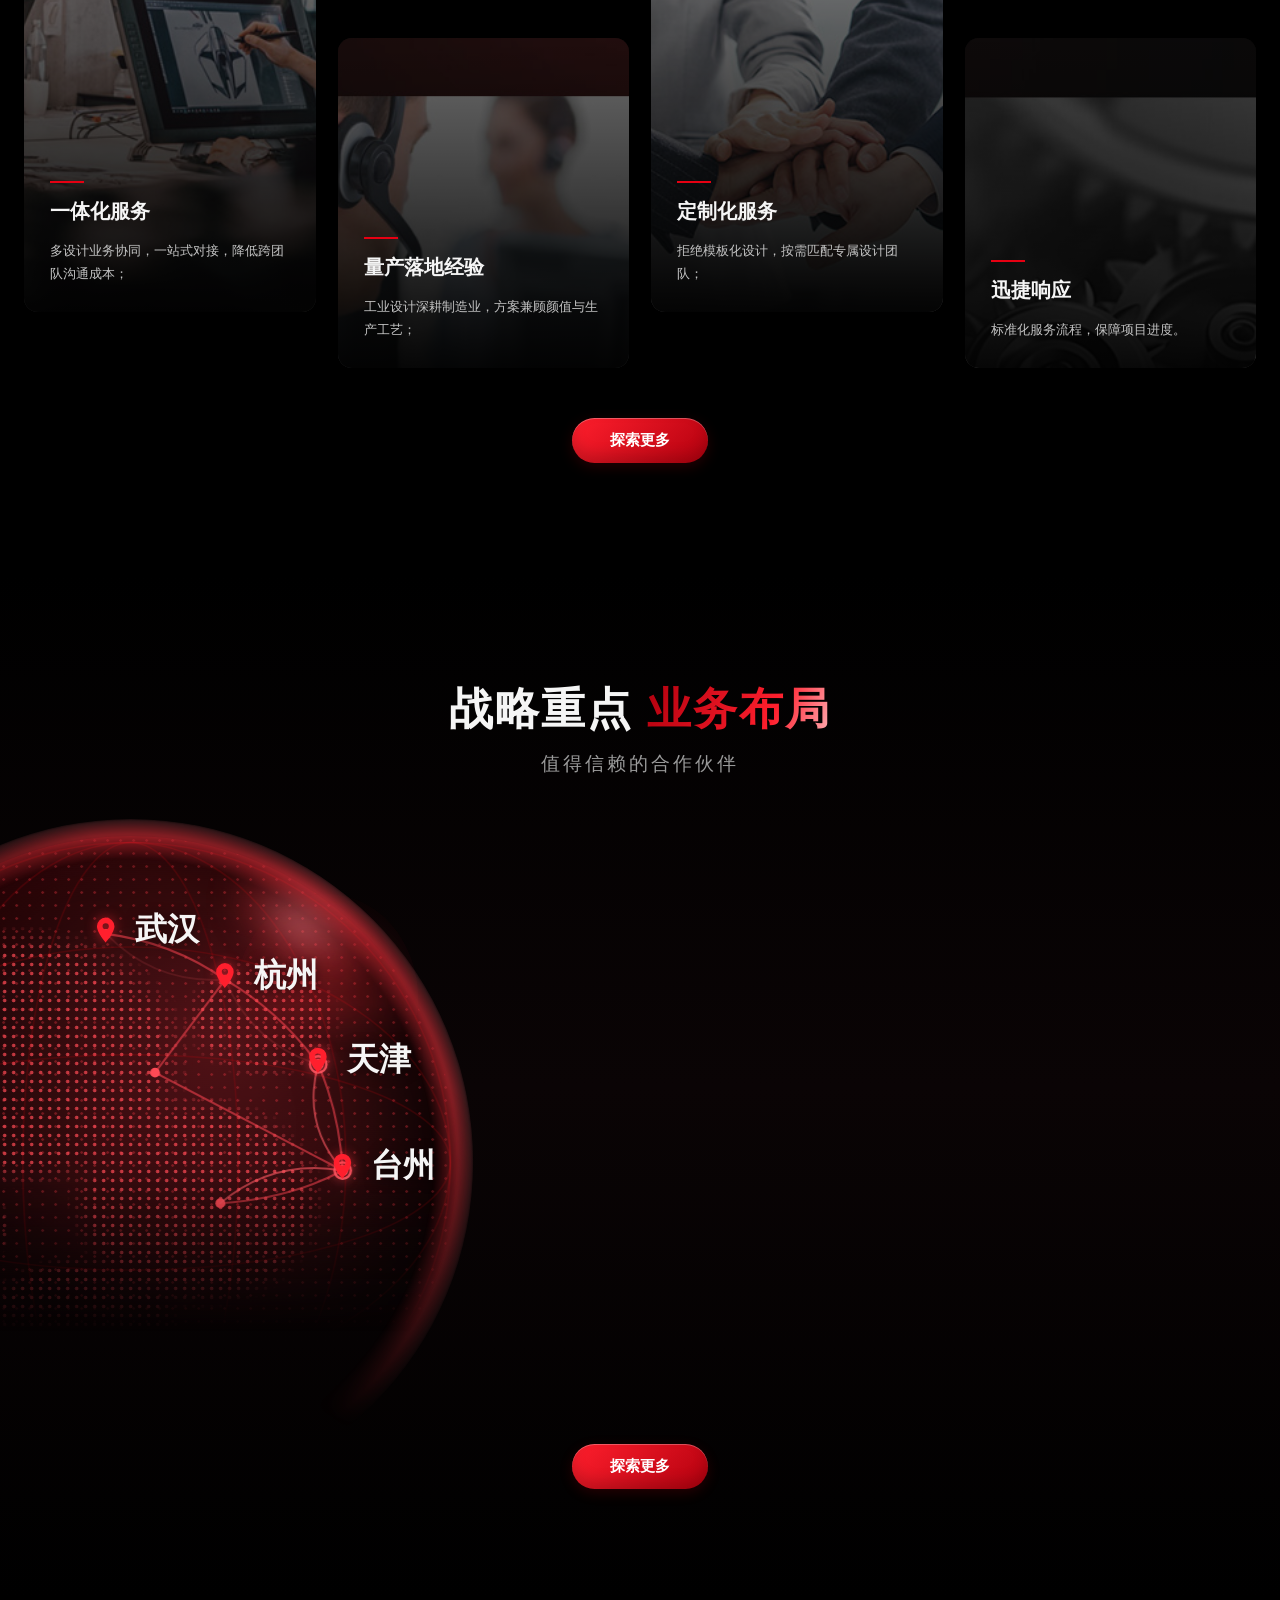
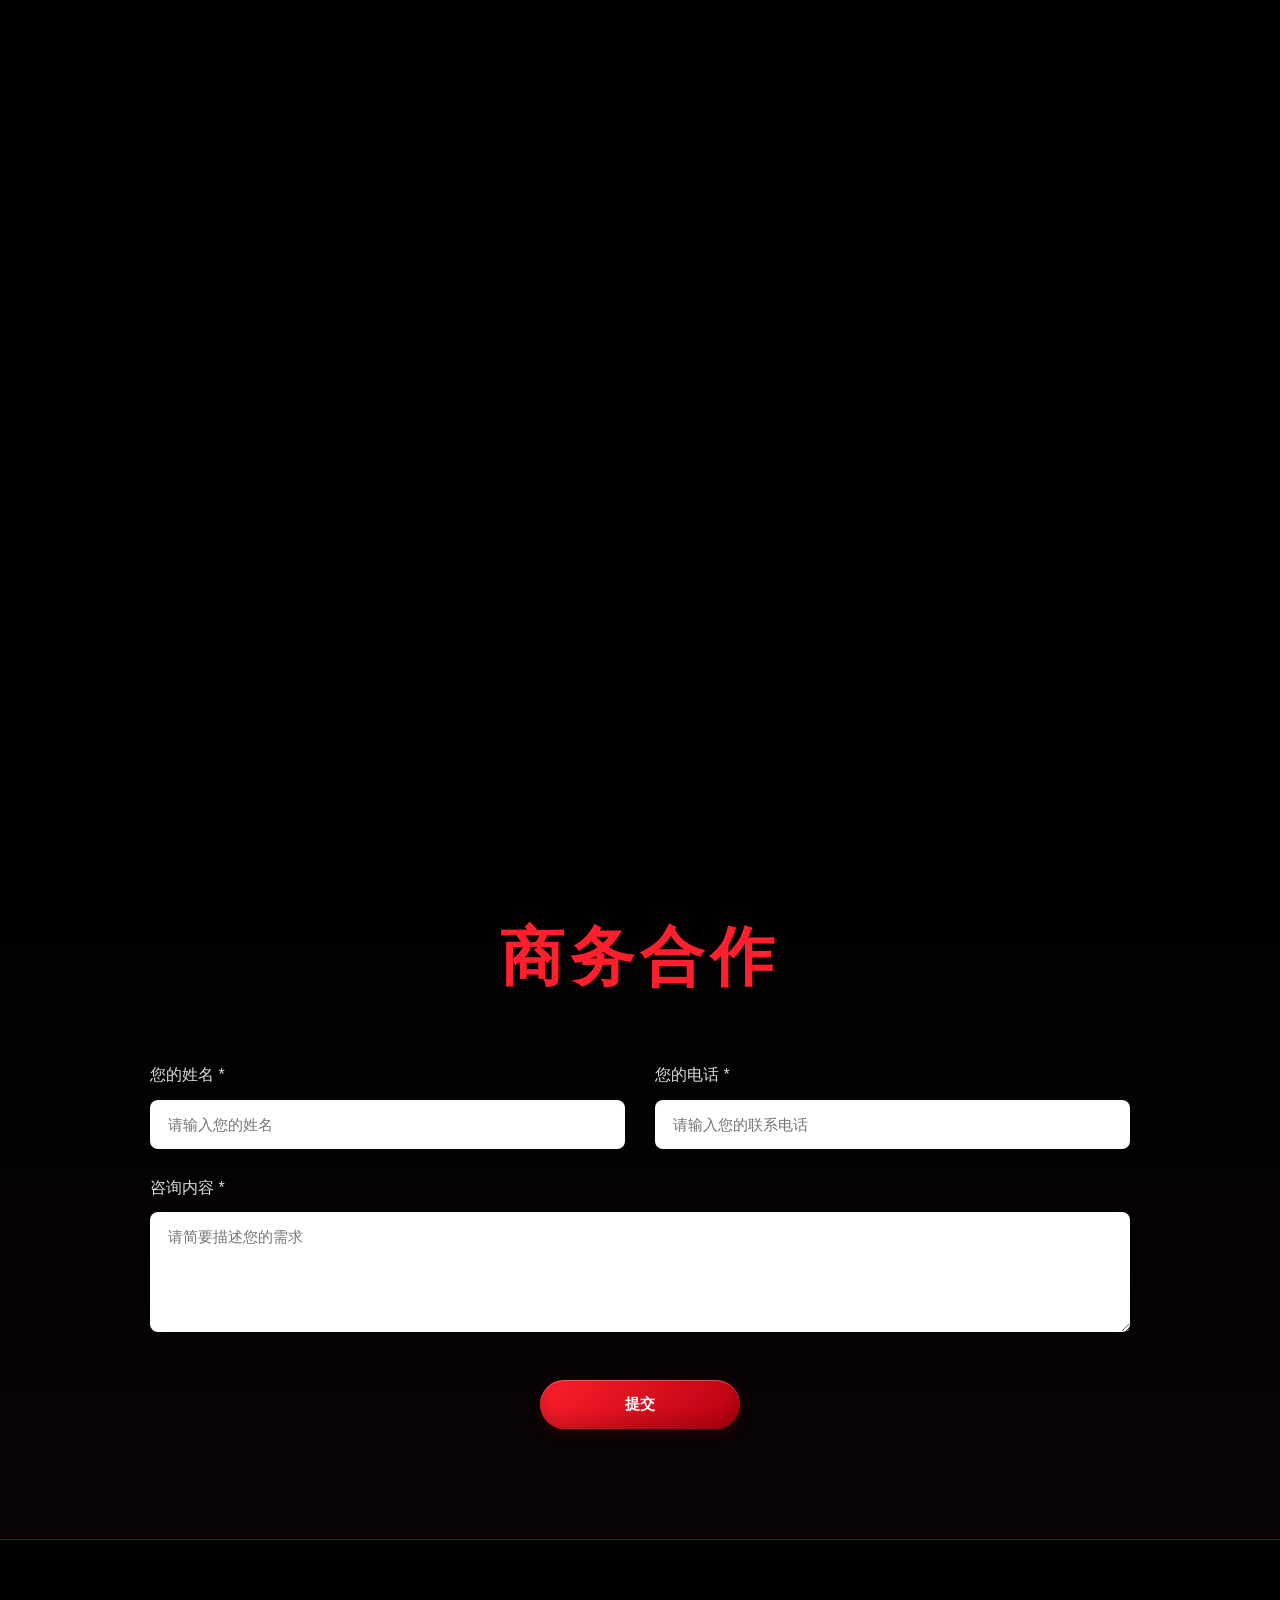
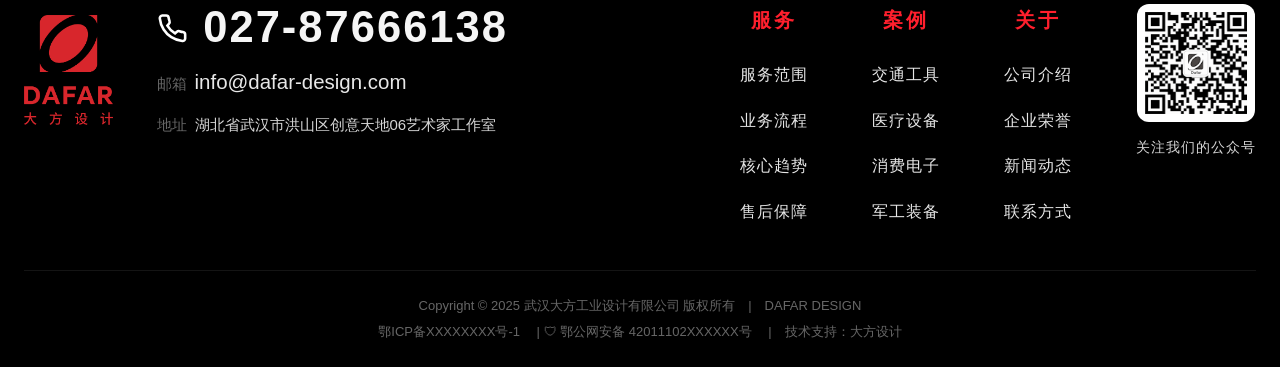
==== commit f08d50ed: "perf: 修复首页滚动卡顿 —— 消除逐帧混合/模糊重算 - 胶片颗粒层去掉 mix-blend-mode:overlay（固定层混合强制整屏逐帧重新合成） - 首屏工厂场景由 lighten 混合" ====
--- a/index.html
+++ b/index.html
@@ -140,20 +140,22 @@
   filter:brightness(.72) contrast(1.12) sepia(.5) saturate(2.6) hue-rotate(-18deg);
 }
 /* ===== 等距工厂场景层（视觉位于 3D 流线下层）=====
-   lighten 混合：场景亮部从黑底中透出，Spline 亮色流线永远压在其上，形成"线条悬浮于厂景之上"的层次。
+   半透明叠加：场景以约 75% 不透明度覆在 3D 之上，流线从场景中透出，形成"线条悬浮于厂景之上"的层次。
+   （早先用 lighten 混合实现同样效果，但混合模式要求每帧读取下层 WebGL 画面做混合运算，
+     而 3D 画面逐帧刷新 —— 等于每帧全屏重算一次，是首屏卡顿的主因；改为普通 alpha 合成后几乎零成本。）
    动效设计（克制、缓慢、不抢主体）：
-   ① 入场「显影」—— 大模糊 + 透明度缓慢褪去，似暗房照片显影浮现；
+   ① 入场「显影」—— 轻微缩放 + 透明度缓慢浮起，似暗房照片显影浮现（纯 transform/opacity）；
    ② 常驻「呼吸漂移」—— 40s 超慢 Ken Burns 缩放游移，赋予静态图生命感；
    ③ 周期「掠光」—— 每 12s 一道极淡红色斜光扫过厂房，呼应金属质感。
-   全程只动 transform/opacity（合成器动画），模糊仅入场一次性。 */
-.hero-factory{position:absolute;inset:0;pointer-events:none;mix-blend-mode:lighten;overflow:hidden;
-  opacity:0;filter:blur(16px);
-  animation:factoryIn 2.8s 1s cubic-bezier(.22,1,.36,1) forwards;
+   全程只动 transform/opacity（合成器动画），无模糊、无混合模式。 */
+.hero-factory{position:absolute;inset:0;pointer-events:none;overflow:hidden;
+  opacity:0;
+  animation:factoryIn 2.6s 1s cubic-bezier(.22,1,.36,1) forwards;
   /* 四周羽化收边，使场景融入黑底而非生硬贴图 */
   -webkit-mask:radial-gradient(120% 95% at 50% 46%,#000 55%,transparent 96%);
           mask:radial-gradient(120% 95% at 50% 46%,#000 55%,transparent 96%);}
 .hero-factory img{width:100%;height:100%;object-fit:cover;object-position:50% 42%;
-  filter:brightness(1.18) saturate(1.12);
+  filter:brightness(1.38) saturate(1.2);   /* 半透明叠加会略压暗场景，用滤镜补回原有亮度质感 */
   transform:scale(1.12);transform-origin:50% 45%;will-change:transform;
   animation:factoryDrift 40s ease-in-out 1s infinite alternate;}
 .hero-factory::after{ /* 掠光：极淡红色斜向高光带，长间歇缓慢扫过 */
@@ -161,7 +163,7 @@
   background:linear-gradient(112deg,transparent 40%,rgba(255,90,100,.12) 50%,rgba(255,180,186,.05) 54%,transparent 62%);
   transform:translateX(-65%);
   animation:factorySheen 12s ease-in-out 5s infinite;}
-@keyframes factoryIn{to{opacity:.88;filter:blur(0)}}
+@keyframes factoryIn{from{opacity:0;transform:scale(1.05)}to{opacity:.75;transform:none}}
 @keyframes factoryDrift{
   0%{transform:scale(1.12) translate(0,0)}
   50%{transform:scale(1.18) translate(-1.4%,1.1%)}
@@ -190,8 +192,10 @@
 .hero-card{
   position:relative;z-index:5;width:min(880px,92vw);overflow:hidden;
   background:linear-gradient(135deg,rgba(255,255,255,.94),rgba(255,255,255,.80) 50%,rgba(255,248,248,.88) 100%);
-  -webkit-backdrop-filter:blur(30px) saturate(1.3);
-  backdrop-filter:blur(30px) saturate(1.3); /* 30px 与 40px 肉眼几乎无差，但在 3D 背景上 GPU 开销低不少 */
+  /* 卡片底色本身已接近不透明白玻璃，模糊值从 30px 降到 14px、去掉 saturate：
+     视觉几乎无差，但每帧要采样的背景区域小得多（背景还是逐帧变化的 3D 画面） */
+  -webkit-backdrop-filter:blur(14px);
+  backdrop-filter:blur(14px);
   border-radius:28px;padding:54px 60px;display:flex;gap:60px;align-items:stretch;
   border:1px solid rgba(255,255,255,.75);
   box-shadow:0 30px 80px rgba(0,0,0,.5),0 2px 8px rgba(0,0,0,.2),
@@ -216,7 +220,7 @@
    每团是独立合成层、内容静态、只动 transform/opacity —— 模糊结果被 GPU 缓存，逐帧零重绘。
    translate 百分比相对光斑自身尺寸：±50%~140% ≈ 横穿小半张到大半张卡片，肉眼明显。 */
 .card-fluid{position:absolute;inset:0;z-index:0;pointer-events:none;overflow:hidden;border-radius:28px}
-.card-fluid i{position:absolute;border-radius:50%;will-change:transform,opacity;filter:blur(20px)}
+.card-fluid i{position:absolute;border-radius:50%;will-change:transform,opacity;filter:blur(12px)}
 .card-fluid .f1{width:58%;aspect-ratio:1;left:38%;top:-22%;
   background:radial-gradient(circle at 44% 44%,rgba(225,0,18,.58),rgba(255,80,92,.3) 48%,transparent 68%);
   animation:fluidA 6s ease-in-out infinite alternate}
@@ -324,7 +328,7 @@
 }
 /* 柔光底晕 */
 .scroll-ind::before{content:"";position:absolute;inset:-6px;border-radius:50%;
-  background:radial-gradient(circle,rgba(255,40,55,.14),transparent 65%);filter:blur(6px);
+  background:radial-gradient(circle,rgba(255,40,55,.14),transparent 65%);
   animation:siGlow 2.8s ease-in-out infinite}
 /* 发光圆环 */
 .si-ring{position:absolute;inset:8px;border-radius:50%;
@@ -342,8 +346,8 @@
   background:linear-gradient(180deg,#ff6068,#e0121f 60%,#b3000e);
   box-shadow:0 0 10px 2px rgba(255,40,55,.4),inset 0 1px 3px rgba(255,190,195,.5),inset 0 -2px 4px rgba(120,0,8,.3);
   animation:siBob 2s ease-in-out infinite}
-@keyframes siGlow{0%,100%{opacity:.6;box-shadow:0 0 8px 1px rgba(255,40,55,.2),inset 0 0 6px rgba(255,70,80,.2)}
-  50%{opacity:1;box-shadow:0 0 18px 3px rgba(255,40,55,.45),inset 0 0 10px rgba(255,70,80,.4)}}
+/* 只呼吸透明度：动画化 box-shadow 会逐帧触发重绘，光晕观感几乎相同 */
+@keyframes siGlow{0%,100%{opacity:.55}50%{opacity:1}}
 @keyframes siSpin{to{transform:rotate(360deg)}}
 @keyframes siBob{0%,100%{transform:translateY(-4px)}50%{transform:translateY(4px)}}
 
@@ -728,6 +732,8 @@
 
 /* 离屏区域暂停无限 CSS 动画（电流 / 地球 / 光晕呼吸等），整页更省帧 */
 .anim-paused *,.anim-paused *::before,.anim-paused *::after{animation-play-state:paused!important}
+/* 首屏滚出视口后直接隐藏 3D iframe：WebGL 渲染循环随之停止，不再与页面滚动争抢 GPU/CPU */
+.hero.anim-paused .spline{visibility:hidden}
 
 /* ============ 开场加载动画：logo 品牌动效 → 溶解揭幕与首屏无缝衔接 ============ */
 .loader{position:fixed;inset:0;z-index:4000;overflow:hidden}
@@ -790,8 +796,10 @@
 ::-webkit-scrollbar-track{background:#070707}
 ::-webkit-scrollbar-thumb{background:linear-gradient(180deg,#7a0009,#b3000e);border-radius:8px;border:2px solid #070707}
 ::-webkit-scrollbar-thumb:hover{background:linear-gradient(180deg,#b3000e,#ff1f2d)}
-/* 全站细腻胶片颗粒：打散大面积纯黑渐变的“数码感”，质感立刻上一档（静态贴图，零逐帧开销） */
-.grain{position:fixed;inset:0;z-index:3000;pointer-events:none;opacity:.045;mix-blend-mode:overlay;
+/* 全站细腻胶片颗粒：打散大面积纯黑渐变的“数码感”，质感立刻上一档（静态贴图，零逐帧开销）
+   注意不要用 mix-blend-mode：固定层叠加混合会强制整屏每帧重新合成，代价极高；
+   普通 alpha 叠加在 .03 不透明度下观感几乎一致 */
+.grain{position:fixed;inset:0;z-index:3000;pointer-events:none;opacity:.03;
   background-image:url("data:image/svg+xml,%3Csvg xmlns='http://www.w3.org/2000/svg' width='280' height='280'%3E%3Cfilter id='n'%3E%3CfeTurbulence type='fractalNoise' baseFrequency='.8' numOctaves='2' stitchTiles='stitch'/%3E%3CfeColorMatrix type='saturate' values='0'/%3E%3C/filter%3E%3Crect width='100%25' height='100%25' filter='url(%23n)'/%3E%3C/svg%3E");
   background-size:280px 280px}
 /* 数字等宽：热线 / 统计数滚动时不左右抖动，更精密 */
@@ -943,7 +951,7 @@
 <header class="hero" id="home">
   <div class="hero-bg">
     <iframe class="spline" src="https://my.spline.design/aigreymarketingbanner-MRNiUMUfBAjP5U8O6ZBhapdP/" frameborder="0" loading="lazy" title="3D 背景" allow="autoplay"></iframe>
-    <!-- 等距工厂场景：lighten 混合，亮部自黑底浮现，视觉上位于 3D 流线下层 -->
+    <!-- 等距工厂场景：半透明覆于 3D 之上，流线自场景中透出，视觉上位于 3D 流线下层 -->
     <div class="hero-factory" aria-hidden="true"><img src="assets/hero-factory.jpg" alt=""></div>
     <div class="spline-color"></div>
     <div class="hero-tint"></div>
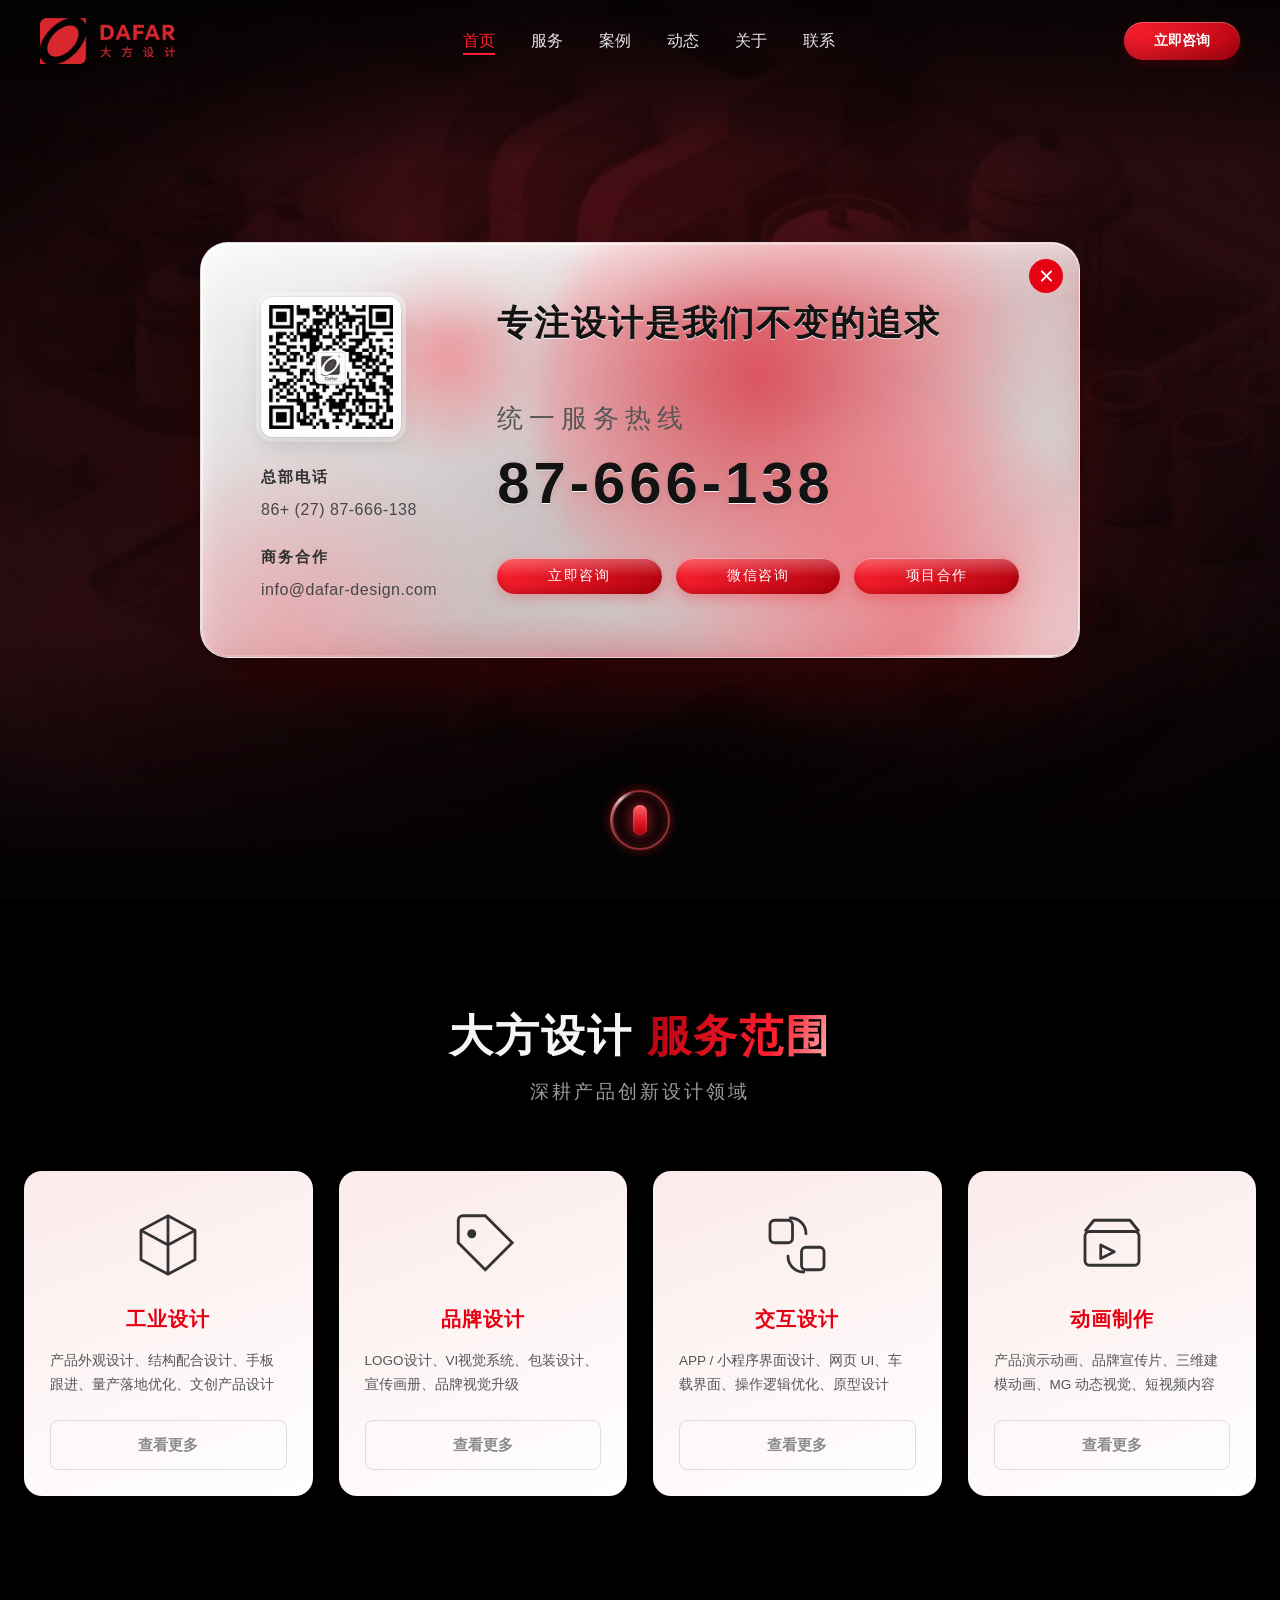
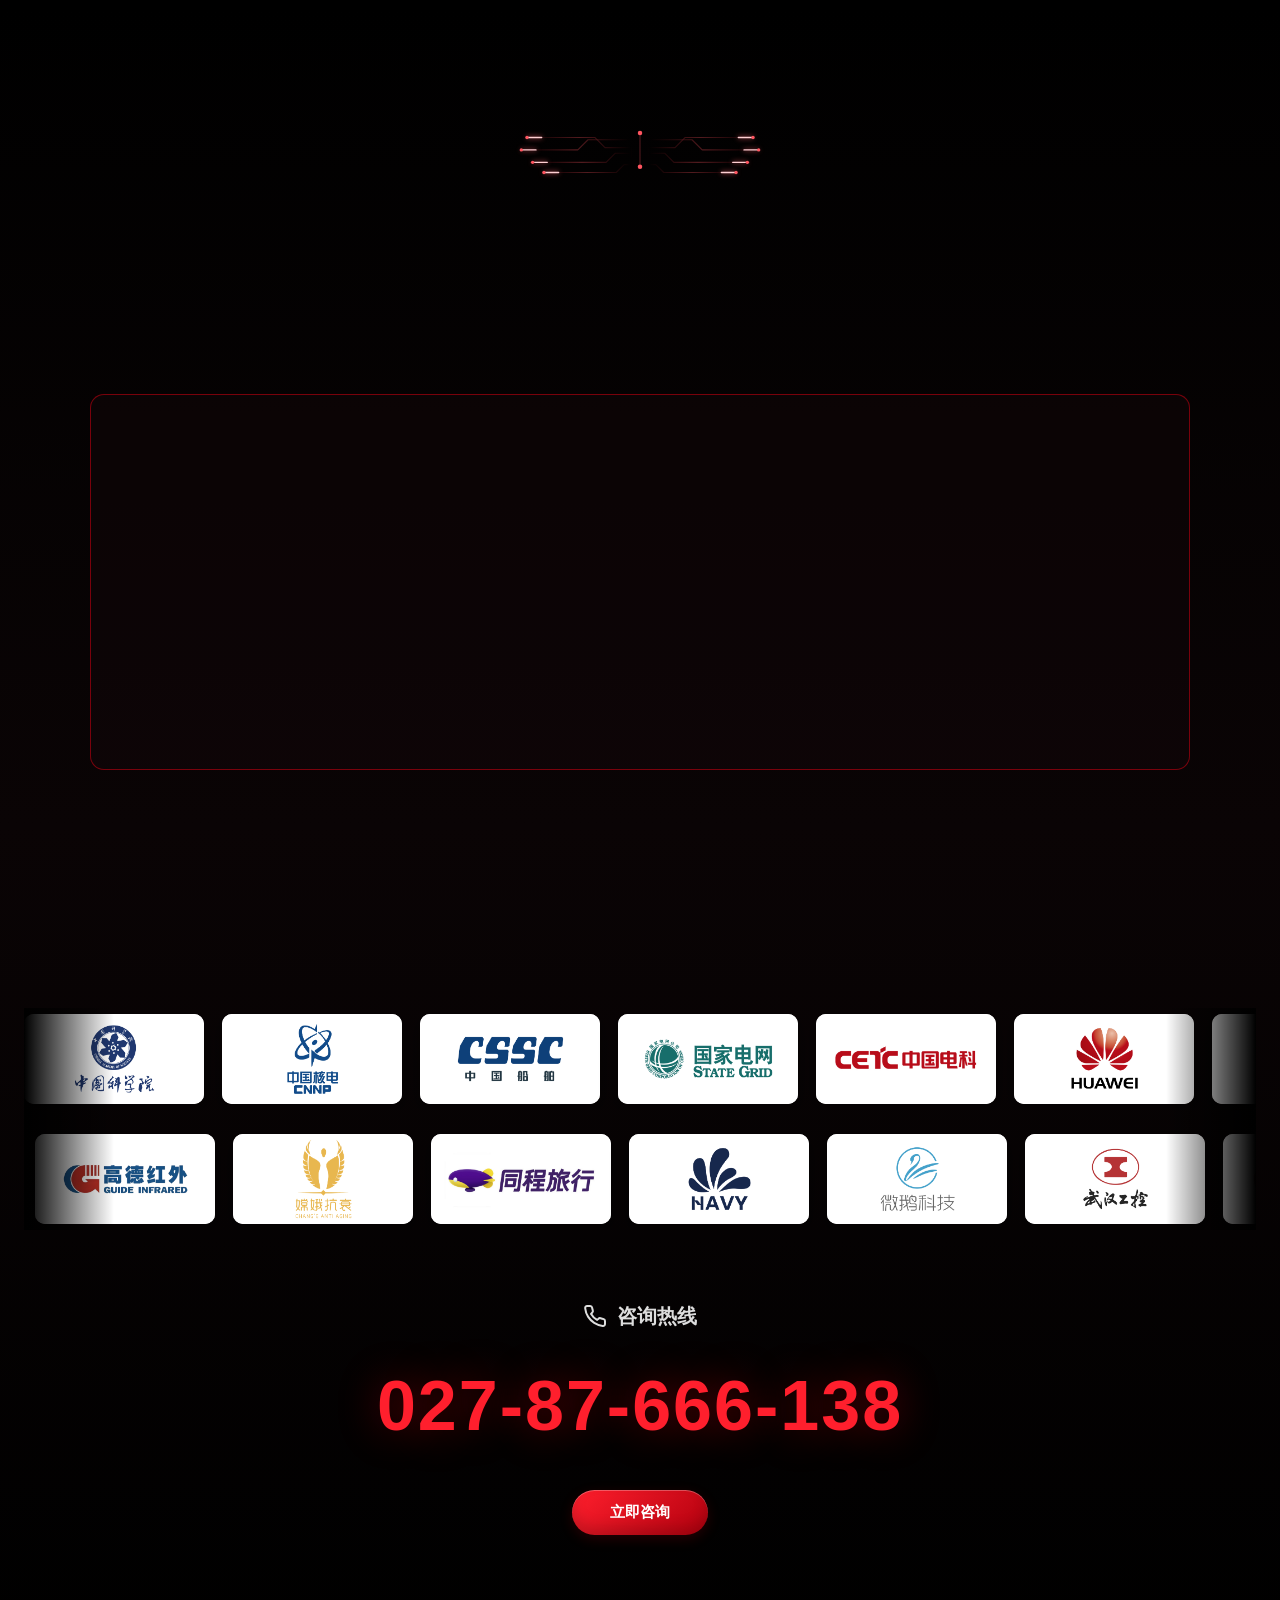
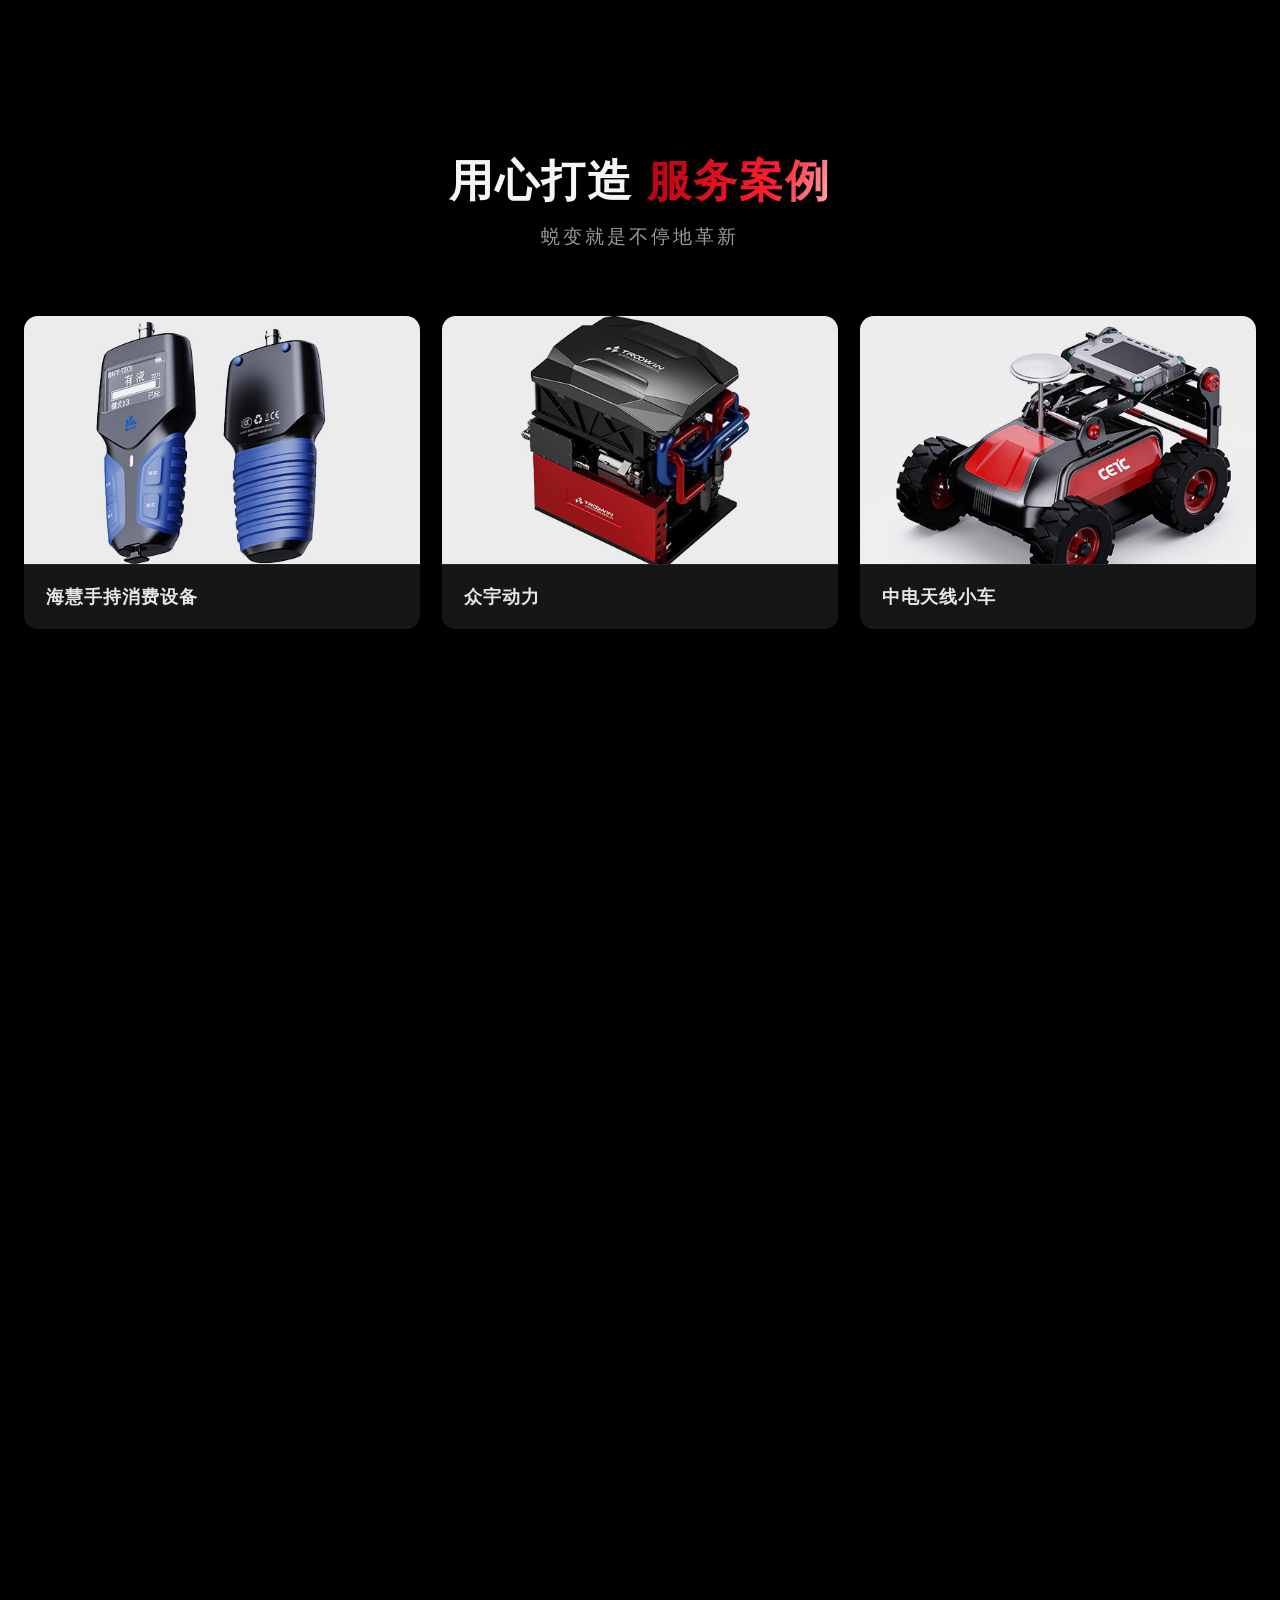
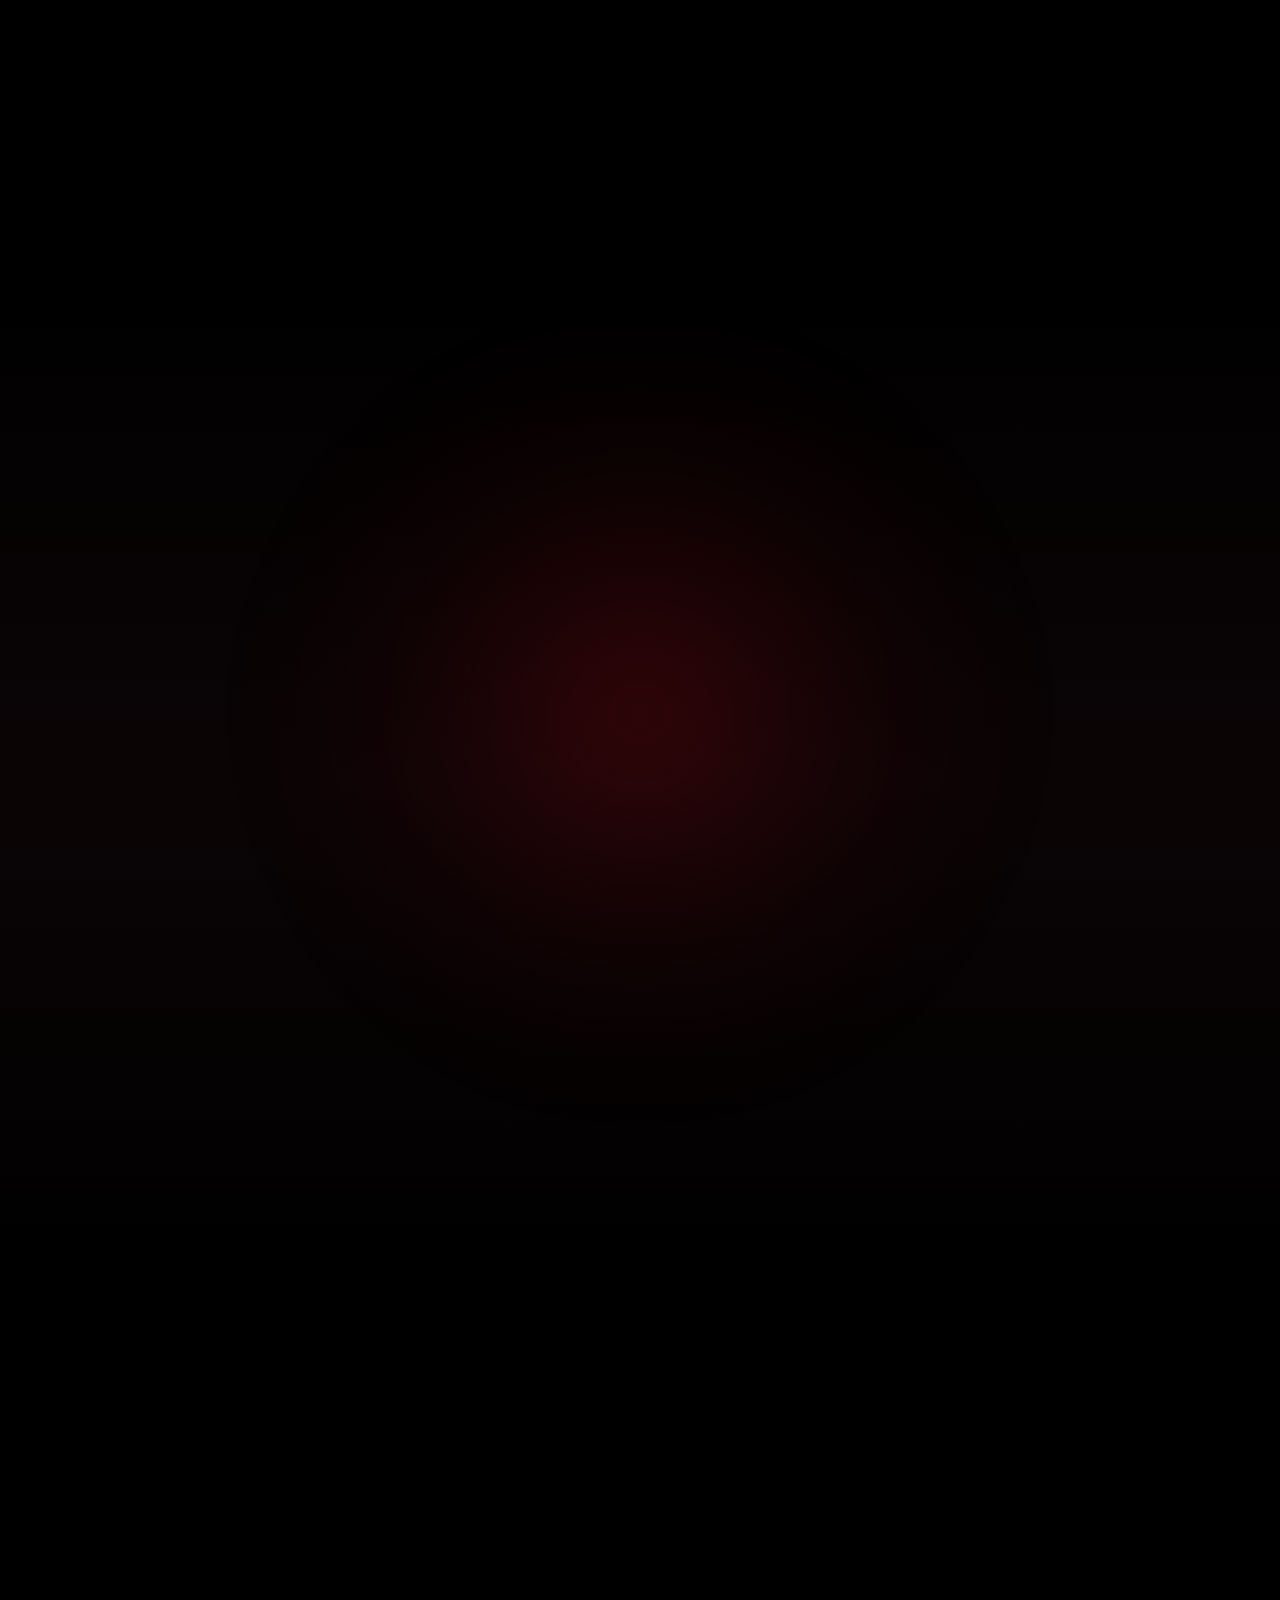
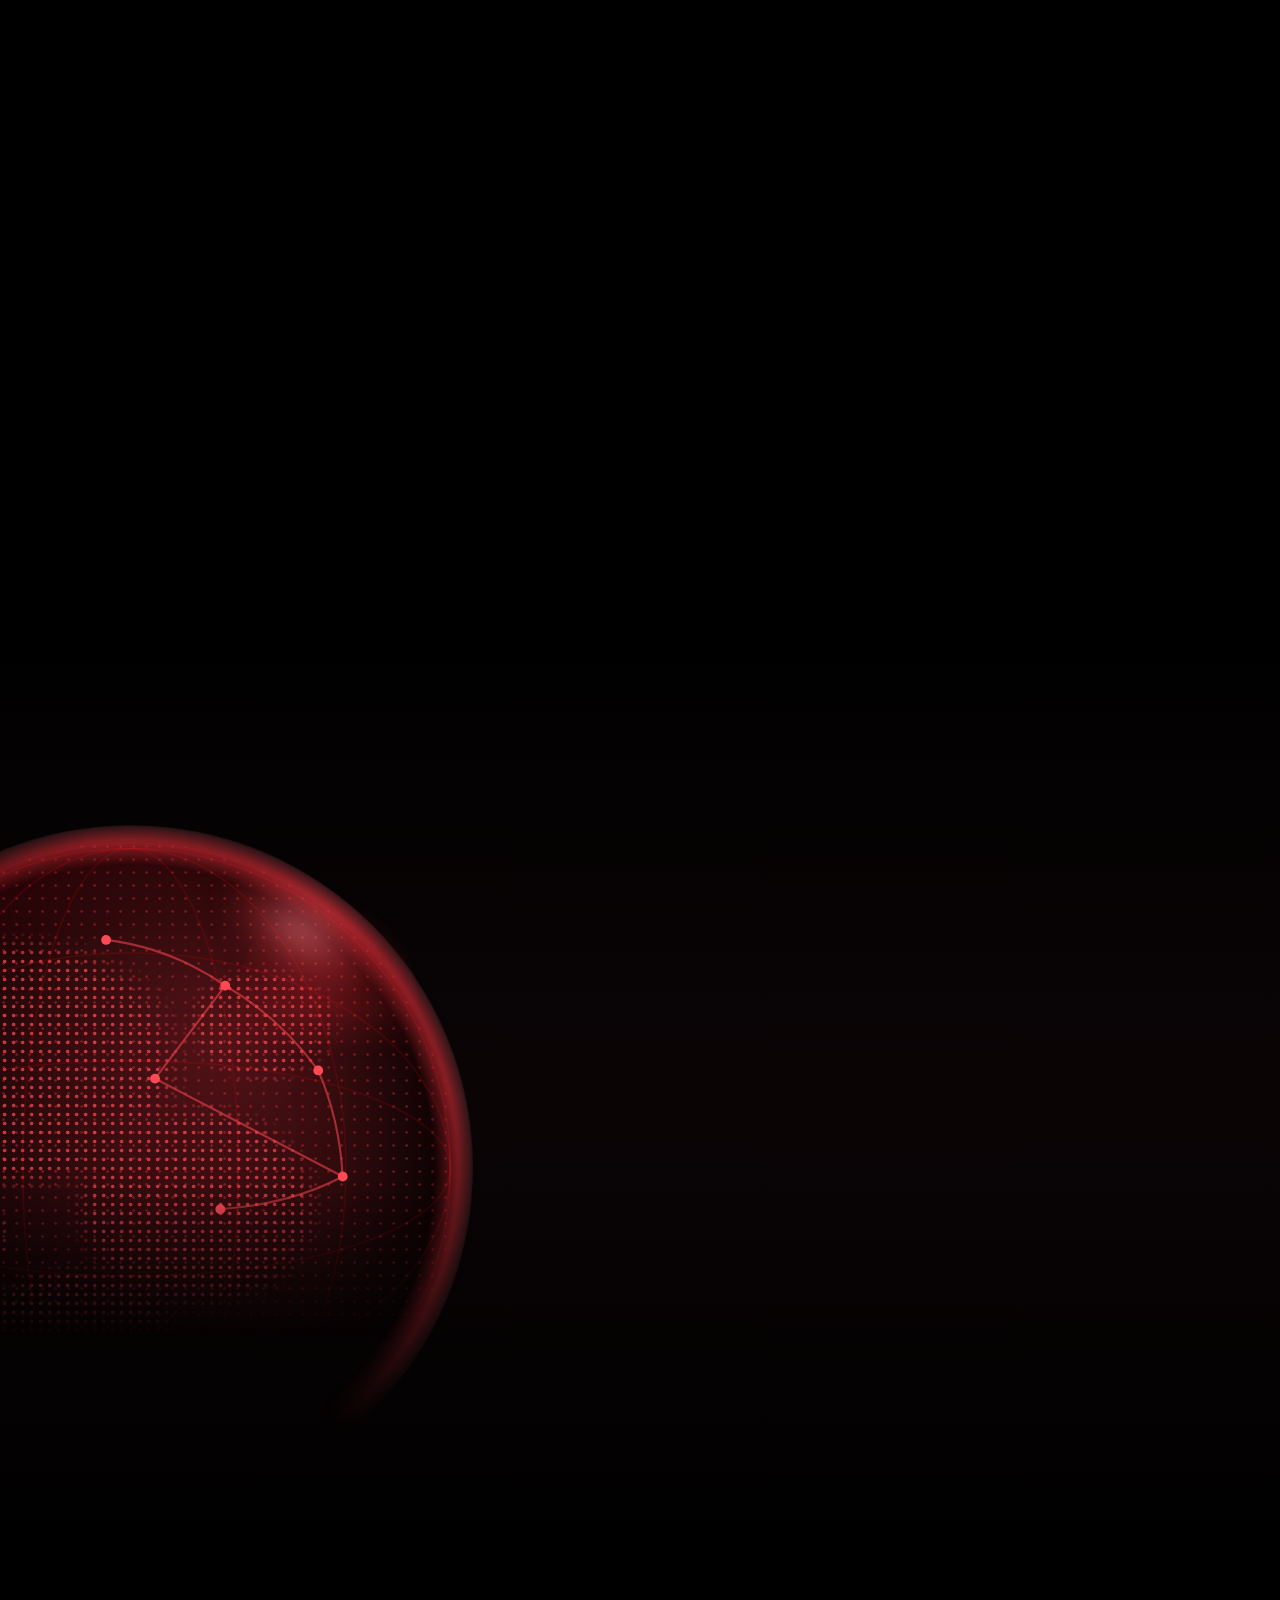
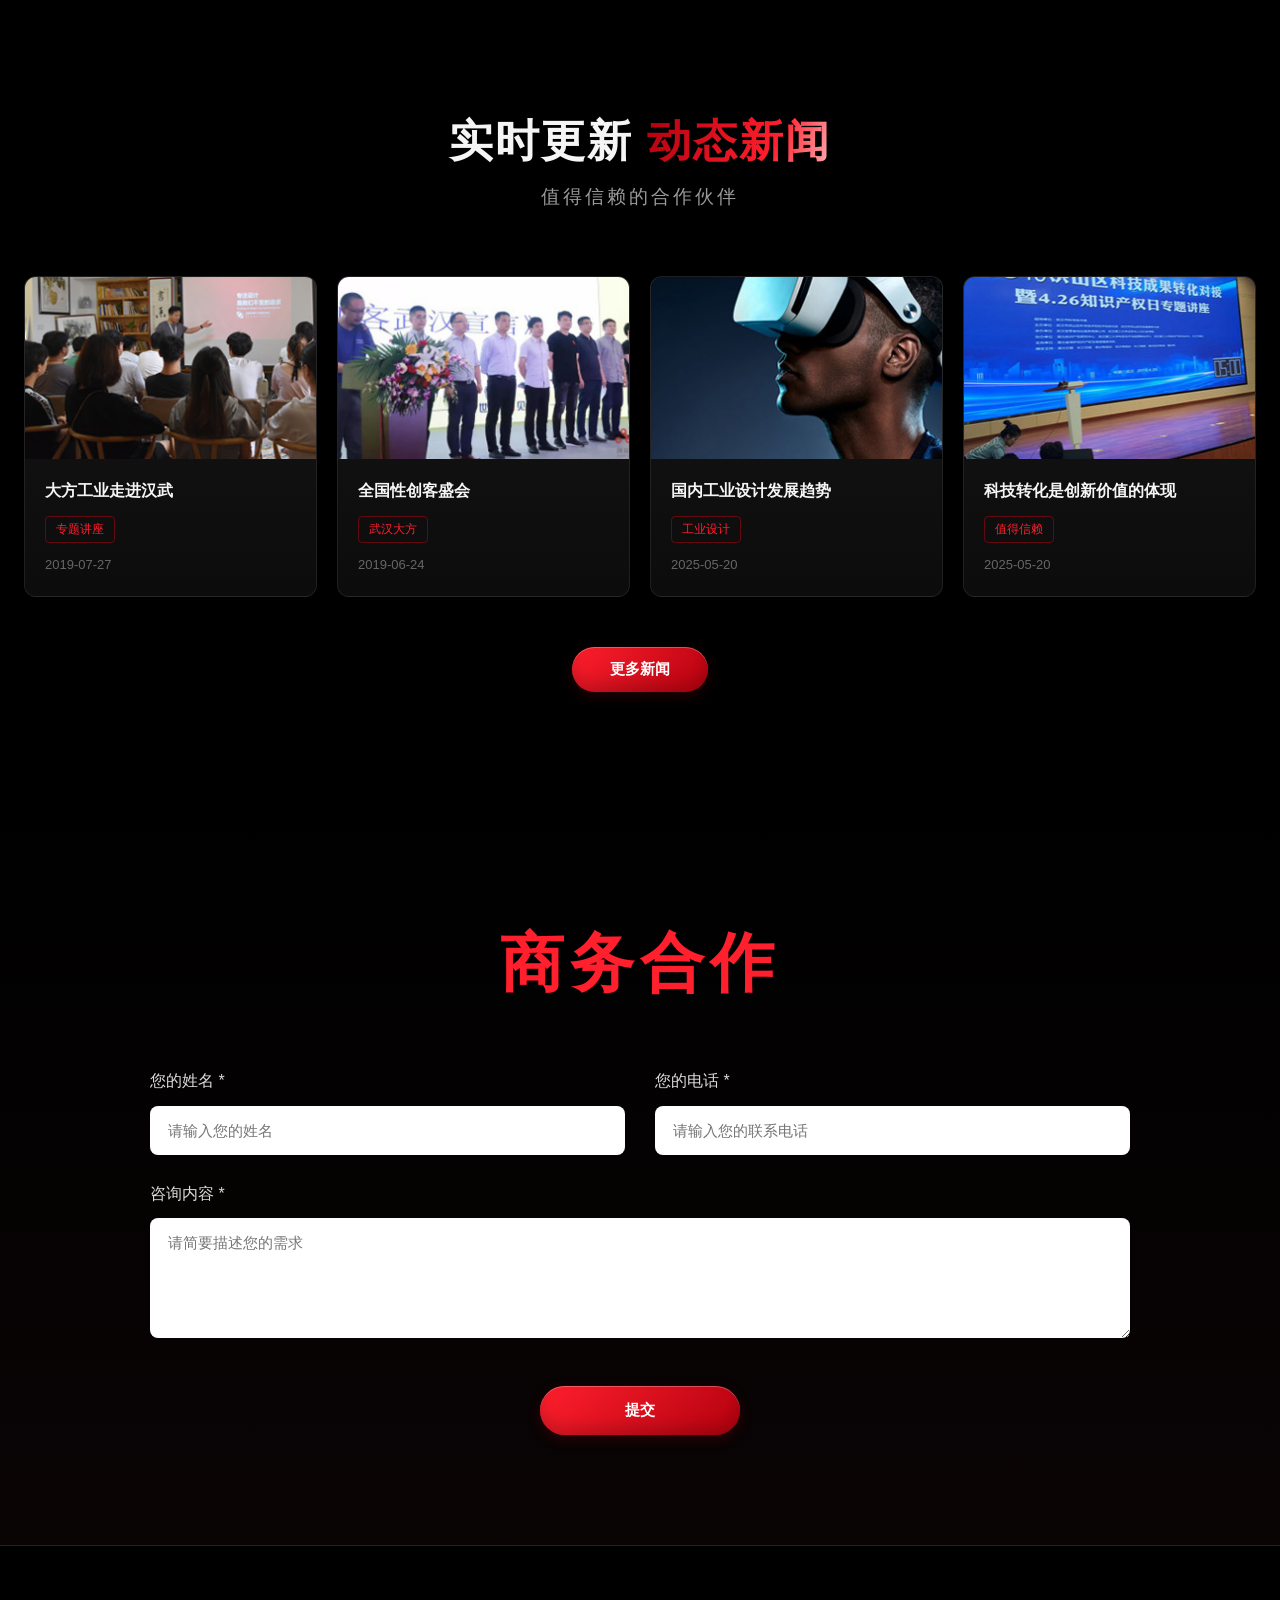
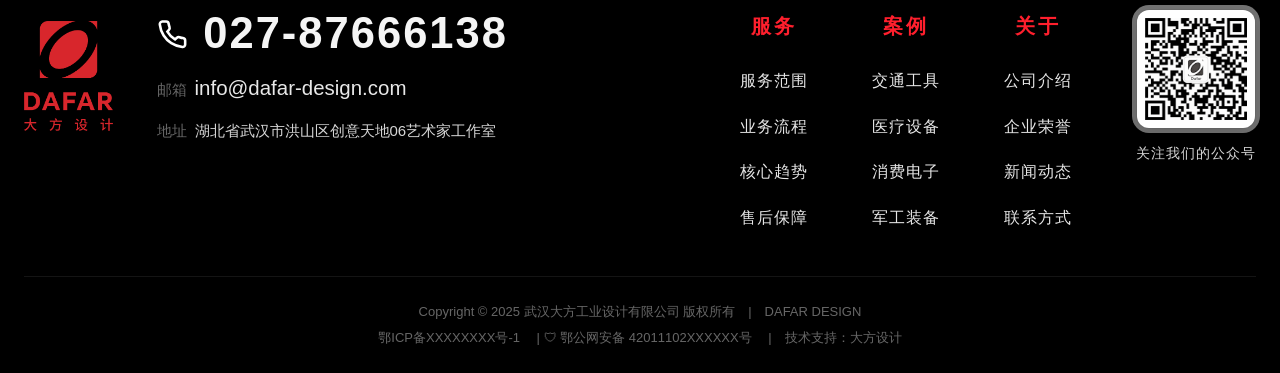
==== commit 02849c60: "feat: 证书放大/关闭按钮/动态子菜单/联系页文案/合作伙伴双行滚动 - 证书大图：卡片贴合图片本身，去掉铺满两侧的深色底，横竖图都按原比例撑满 - 关闭按钮：改用两段伪元素交叉线，90° 悬停旋" ====
--- a/index.html
+++ b/index.html
@@ -191,15 +191,20 @@
 /* iOS 液态玻璃名片：白玻璃 + 内部红色弥散极光（对照新版设计稿） */
 .hero-card{
   position:relative;z-index:5;width:min(880px,92vw);overflow:hidden;
-  background:linear-gradient(135deg,rgba(255,255,255,.94),rgba(255,255,255,.80) 50%,rgba(255,248,248,.88) 100%);
+  background:linear-gradient(135deg,rgba(255,255,255,.90),rgba(255,255,255,.72) 50%,rgba(255,244,245,.84) 100%);
   /* 卡片底色本身已接近不透明白玻璃，模糊值从 30px 降到 14px、去掉 saturate：
      视觉几乎无差，但每帧要采样的背景区域小得多（背景还是逐帧变化的 3D 画面） */
   -webkit-backdrop-filter:blur(14px);
   backdrop-filter:blur(14px);
   border-radius:28px;padding:54px 60px;display:flex;gap:60px;align-items:stretch;
-  border:1px solid rgba(255,255,255,.75);
-  box-shadow:0 30px 80px rgba(0,0,0,.5),0 2px 8px rgba(0,0,0,.2),
-    inset 0 1px 0 rgba(255,255,255,.95),inset 0 0 30px rgba(255,255,255,.4);
+  border:1px solid rgba(255,255,255,.35);
+  /* 厚玻璃：外层分三级投影 + 红色环境反光托底；内层上亮下暗，模拟玻璃板厚度与边缘折射 */
+  box-shadow:0 1px 2px rgba(0,0,0,.18),0 10px 24px rgba(0,0,0,.22),0 40px 90px rgba(0,0,0,.5),
+    0 34px 70px -28px rgba(230,0,18,.45),
+    inset 0 1.5px 0 rgba(255,255,255,1),inset 0 -1px 0 rgba(140,0,12,.18),
+    inset 14px 14px 30px -18px rgba(255,255,255,.95),
+    inset -16px -22px 36px -20px rgba(170,0,16,.22),
+    inset 0 0 0 1px rgba(255,255,255,.25);
   color:#1a1a1a;transform:translateZ(0);
   animation:cardIn .9s ease both;
 }
@@ -209,13 +214,25 @@
   background:
     radial-gradient(120% 85% at 86% 4%,rgba(255,130,140,.20),transparent 50%),
     radial-gradient(110% 90% at 4% 100%,rgba(255,150,158,.16),transparent 52%),
-    radial-gradient(80% 70% at 100% 90%,rgba(255,170,176,.12),transparent 55%);
+    radial-gradient(80% 70% at 100% 90%,rgba(255,170,176,.12),transparent 55%),
+    radial-gradient(60% 16% at 50% 100%,rgba(230,0,18,.16),transparent 70%),
+    url("data:image/svg+xml,%3Csvg xmlns='http://www.w3.org/2000/svg' width='160' height='160'%3E%3Cfilter id='n'%3E%3CfeTurbulence type='fractalNoise' baseFrequency='.9' numOctaves='2' stitchTiles='stitch'/%3E%3CfeColorMatrix values='0 0 0 0 1 0 0 0 0 1 0 0 0 0 1 0 0 0 .5 0'/%3E%3C/filter%3E%3Crect width='100%25' height='100%25' filter='url(%23n)' opacity='.55'/%3E%3C/svg%3E");
+  opacity:.95;
 }
 /* iOS 对角镜面反光（左上玻璃高光） */
 .hero-card::after{
   content:"";position:absolute;inset:0;border-radius:28px;pointer-events:none;z-index:1;
-  background:linear-gradient(132deg,rgba(255,255,255,.55) 0%,rgba(255,255,255,.12) 20%,transparent 42%);
-}
+  background:
+    radial-gradient(140% 38% at 28% -6%,rgba(255,255,255,.75),rgba(255,255,255,.18) 55%,transparent 72%),
+    linear-gradient(132deg,rgba(255,255,255,.5) 0%,rgba(255,255,255,.1) 20%,transparent 42%),
+    linear-gradient(312deg,rgba(255,255,255,.35) 0%,transparent 14%);
+}
+/* 玻璃斜切边：渐变描边（左上亮、右下带红反光），mask 只保留 1.5px 边框 */
+.card-rim{position:absolute;inset:0;border-radius:28px;padding:1.5px;z-index:3;pointer-events:none;
+  background:linear-gradient(140deg,rgba(255,255,255,1),rgba(255,255,255,.35) 26%,rgba(255,255,255,.08) 52%,rgba(255,120,130,.45) 82%,rgba(255,255,255,.85));
+  -webkit-mask:linear-gradient(#000 0 0) content-box,linear-gradient(#000 0 0);
+  -webkit-mask-composite:xor;mask:linear-gradient(#000 0 0) content-box exclude,linear-gradient(#000 0 0)}
+.hero-card.morphing .card-rim{display:none}
 /* 红色流体层：四团高斯模糊光斑各自横穿卡片游动（熔岩灯式流体动效）。
    每团是独立合成层、内容静态、只动 transform/opacity —— 模糊结果被 GPU 缓存，逐帧零重绘。
    translate 百分比相对光斑自身尺寸：±50%~140% ≈ 横穿小半张到大半张卡片，肉眼明显。 */
@@ -250,14 +267,20 @@
 }
 .card-close{
   position:absolute;top:16px;right:16px;width:34px;height:34px;border-radius:50%;
-  background:var(--red);color:#fff;font-size:18px;display:flex;align-items:center;justify-content:center;
+  background:var(--red);font-size:0;line-height:0;transform-origin:50% 50%;display:flex;align-items:center;justify-content:center;
   transition:transform .3s,background .3s;z-index:3;
 }
+.card-close::before,.card-close::after{
+  content:"";position:absolute;left:50%;top:50%;width:15px;height:2px;border-radius:2px;
+  background:#fff;transform-origin:50% 50%;margin:-1px 0 0 -7.5px;
+}
+.card-close::before{transform:rotate(45deg)}
+.card-close::after{transform:rotate(-45deg)}
 .card-close:hover{transform:rotate(90deg) scale(1.1);background:var(--red-deep)}
 /* 左列纵向两端对齐：二维码顶部对齐右侧标题，联系信息底部对齐右侧按钮 */
 .card-left{flex:0 0 auto;text-align:left;position:relative;z-index:2;
   display:flex;flex-direction:column;justify-content:space-between}
-.qr{width:140px;height:140px;border-radius:12px;background:#fff;padding:8px;box-shadow:0 6px 18px rgba(0,0,0,.10),0 0 0 1px rgba(0,0,0,.05)}
+.qr{width:140px;height:140px;border-radius:12px;background:#fff;padding:8px;box-shadow:0 8px 20px rgba(0,0,0,.12),0 0 0 1px rgba(0,0,0,.05),0 0 0 5px rgba(255,255,255,.45)}
 .card-left .meta{margin-top:28px}
 .card-left .meta b{display:block;color:#2e2e2e;font-size:15px;margin-bottom:8px;font-weight:600;letter-spacing:2px}
 .card-left .meta .row{margin-bottom:22px;font-size:16px;color:#454545;font-weight:500;letter-spacing:.5px;font-variant-numeric:tabular-nums}
@@ -265,17 +288,19 @@
 .card-right{flex:1;position:relative;z-index:2}
 .card-right h3{font-size:clamp(25px,3.1vw,35px);font-weight:700;color:#111;letter-spacing:2px;line-height:1.5}
 .card-right .hotline-label{margin-top:48px;font-size:clamp(17px,2.2vw,26px);color:#555;font-weight:400;letter-spacing:6px}
-.card-right .hotline{font-size:clamp(40px,5.4vw,58px);font-weight:700;color:#111;letter-spacing:4px;line-height:1.15;margin-top:10px}
+.card-right .hotline{font-size:clamp(40px,5.4vw,58px);font-weight:700;color:#111;letter-spacing:4px;line-height:1.15;margin-top:10px;
+  text-shadow:0 1px 0 rgba(255,255,255,.9),0 2px 6px rgba(120,0,10,.12)}
+.card-right h3{text-shadow:0 1px 0 rgba(255,255,255,.85)}
 /* 行动按钮胶囊：三等分均布（对照设计稿：立即咨询 / 微信咨询 / 项目合作） */
 .card-actions{display:flex;gap:14px;margin-top:42px}
 .card-actions .tag{
   flex:1;min-width:0;text-align:center;white-space:nowrap;
-  background:linear-gradient(135deg,var(--red-bright),var(--red-deep));color:#fff;
+  background:linear-gradient(180deg,rgba(255,255,255,.3),rgba(255,255,255,0) 52%),linear-gradient(135deg,var(--red-bright),var(--red-deep));color:#fff;
   padding:9px 0;border-radius:30px;font-size:13.5px;font-weight:500;letter-spacing:1.5px;
-  box-shadow:0 4px 12px rgba(230,0,18,.22),inset 0 1px 0 rgba(255,255,255,.32);
+  box-shadow:0 4px 12px rgba(230,0,18,.22),inset 0 1px 0 rgba(255,255,255,.5),inset 0 -3px 6px rgba(110,0,8,.3);
   transition:transform .3s var(--ease-spring),box-shadow .3s;
 }
-.card-actions .tag:hover{transform:translateY(-3px) scale(1.04);box-shadow:0 8px 18px rgba(230,0,18,.38),inset 0 1px 0 rgba(255,255,255,.32)}
+.card-actions .tag:hover{transform:translateY(-3px) scale(1.04);box-shadow:0 8px 18px rgba(230,0,18,.38),inset 0 1px 0 rgba(255,255,255,.5),inset 0 -3px 6px rgba(110,0,8,.3)}
 /* 重新打开名片的悬浮电话按钮（液态玻璃收束的终点形态） */
 .card-reopen{
   position:fixed;right:24px;bottom:28px;z-index:900;width:60px;height:60px;border-radius:50%;
@@ -371,7 +396,19 @@
 .svc-card:hover .svc-icon{transform:scale(1.12) rotate(-4deg);color:var(--red)}
 .svc-card h4{font-size:20px;font-weight:800;color:var(--red);margin-bottom:14px;letter-spacing:1px}
 .svc-card p{font-size:13.5px;color:#555;line-height:1.8;flex:1;margin-bottom:22px;text-align:left;width:100%}
-.svc-card .btn{width:100%;border-radius:8px;padding:12px}
+.svc-card .btn{width:100%;border-radius:8px;padding:12px;
+  background:transparent;color:#8c8c8c;border:1px solid rgba(20,20,20,.13);box-shadow:none;isolation:isolate;
+  transition:color .45s var(--ease-out),border-color .45s var(--ease-out),box-shadow .5s var(--ease-out),transform .4s var(--ease-spring)}
+/* 红色底从中间向两侧丝滑铺开：默认中性灰，卡片悬浮才变红 */
+.svc-card .btn::before{content:"";position:absolute;inset:-1px;z-index:-1;border-radius:inherit;
+  background:linear-gradient(135deg,var(--red-bright),var(--red-deep));
+  transform:scaleX(0);transform-origin:50% 50%;opacity:0;
+  transition:transform .55s var(--ease-spring),opacity .35s var(--ease-out)}
+.svc-card .btn::after{opacity:0;transition:left .6s var(--ease-out),opacity .3s}
+.svc-card:hover .btn,.svc-card .btn:hover{color:#fff;border-color:transparent;
+  box-shadow:0 10px 24px rgba(230,0,18,.28);transform:translateY(-2px) scale(1.02)}
+.svc-card:hover .btn::before,.svc-card .btn:hover::before{transform:scaleX(1);opacity:1}
+.svc-card:hover .btn::after{opacity:1}
 
 /* ============ 企业实力 ============ */
 .strength{background:linear-gradient(180deg,#000,#0a0405,#000)}
@@ -451,23 +488,29 @@
   border-radius:14px;overflow:hidden;cursor:pointer;background:#111;
   transition:transform .45s var(--ease-spring),box-shadow .45s;position:relative;
 }
-.case-card:hover{transform:translateY(-8px);box-shadow:0 26px 54px rgba(0,0,0,.6)}
+.case-card:hover{transform:translateY(-8px);box-shadow:0 26px 54px rgba(0,0,0,.6),0 0 0 1px rgba(230,0,18,.35)}
 .case-img{aspect-ratio:16/10;overflow:hidden;background:#e9e9e9}
 .case-img .ph{background:linear-gradient(135deg,#e8e8e8,#cfcfcf);color:#888}
 .case-img .ph,.case-card:hover .case-img .ph{transition:transform .6s var(--ease-out)}
 .case-card:hover .case-img .ph{transform:scale(1.08)}
-.case-img img{width:100%;height:100%;object-fit:cover;object-position:50% 30%;display:block;
+.case-img img{width:100%;height:100%;object-fit:cover;object-position:50% 50%;display:block;
   transition:transform .6s var(--ease-out)}
 .case-card:hover .case-img img{transform:scale(1.08)}
 .news-img img{width:100%;height:100%;object-fit:cover;display:block;transition:transform .6s var(--ease-out)}
 .news-card:hover .news-img img{transform:scale(1.06)}
 .modal-img img{width:100%;height:100%;object-fit:cover;display:block}
 .modal-img.has-img{background:#0b0b0b}
+/* 标题条：默认深灰，仅悬停的那一张渐变成红色（红色层用 opacity 过渡，渐变本身无法补间） */
 .case-title{
-  background:linear-gradient(135deg,var(--red-bright),var(--red-deep));
-  color:#fff;font-size:18px;font-weight:700;padding:18px 22px;letter-spacing:1px;
-  display:flex;align-items:center;justify-content:space-between;
-}
+  position:relative;isolation:isolate;
+  background:#161616;border-top:1px solid rgba(255,255,255,.06);
+  color:#e6e6e6;font-size:18px;font-weight:700;padding:18px 22px;letter-spacing:1px;
+  display:flex;align-items:center;justify-content:space-between;transition:color .4s;
+}
+.case-title::before{content:"";position:absolute;inset:0;z-index:-1;opacity:0;transition:opacity .45s var(--ease-out);
+  background:linear-gradient(135deg,var(--red-bright),var(--red-deep))}
+.case-card:hover .case-title{color:#fff}
+.case-card:hover .case-title::before{opacity:1}
 .case-title .arrow{opacity:0;transform:translateX(-8px);transition:.4s}
 .case-card:hover .case-title .arrow{opacity:1;transform:none}
 
@@ -480,7 +523,7 @@
 @keyframes spin{to{transform:rotate(360deg)}}
 .orbit-dash{position:absolute;inset:2%;border-radius:50%;border:1px dashed rgba(230,0,18,.25);animation:spin 50s linear infinite}
 .orbit-comet{position:absolute;inset:8%;animation:spin 12s linear infinite;pointer-events:none}
-.orbit-comet::before{content:"";position:absolute;top:-6px;left:50%;width:12px;height:12px;margin-left:-6px;border-radius:50%;background:#ff5a64;box-shadow:0 0 18px 5px rgba(255,60,70,.85)}
+.orbit-comet::before{content:"";position:absolute;top:-5px;left:50%;width:10px;height:10px;margin-left:-5px;border-radius:50%;background:#ff5a64;box-shadow:0 0 12px 3px rgba(255,60,70,.6)}
 /* 3D 红色玻璃球 + 白色 logo 贴上 */
 .orbit-center{
   position:absolute;top:50%;left:50%;transform:translate(-50%,-50%);
@@ -491,14 +534,14 @@
   box-shadow:
     inset -20px -24px 52px rgba(110,0,7,.85),
     inset 14px 16px 40px rgba(255,185,190,.5),
-    0 26px 64px rgba(0,0,0,.6),0 0 60px var(--red-glow);
+    0 26px 64px rgba(0,0,0,.6),0 0 34px rgba(230,0,18,.28);
   display:flex;align-items:center;justify-content:center;
   animation:breathe 3.8s ease-in-out infinite;
 }
 .orbit-center::after{content:"";position:absolute;top:9%;left:18%;width:46%;height:26%;border-radius:50%;
   background:radial-gradient(ellipse at center,rgba(255,255,255,.6),transparent 70%);
   filter:blur(4px);transform:rotate(-18deg);pointer-events:none;z-index:3}
-@keyframes breathe{0%,100%{filter:drop-shadow(0 0 26px rgba(230,0,18,.45))}50%{filter:drop-shadow(0 0 66px rgba(230,0,18,.85))}}
+@keyframes breathe{0%,100%{filter:drop-shadow(0 0 14px rgba(230,0,18,.22))}50%{filter:drop-shadow(0 0 30px rgba(230,0,18,.42))}}
 .orbit-center .mark{width:32%;height:auto;position:relative;z-index:2;
   filter:drop-shadow(0 2px 6px rgba(110,0,8,.4))}
 /* 3D 小球 */
@@ -511,20 +554,20 @@
   display:flex;align-items:center;justify-content:center;text-align:center;
   font-size:13px;font-weight:700;color:#fff;
   box-shadow:inset -6px -8px 16px rgba(110,0,7,.7),inset 5px 6px 13px rgba(255,185,190,.5),
-    0 10px 24px rgba(230,0,18,.45),0 0 22px rgba(255,40,55,.3);
-  text-shadow:0 1px 3px rgba(120,0,8,.6);
+    0 10px 22px rgba(0,0,0,.45),0 0 12px rgba(255,40,55,.18);
+  text-shadow:0 1px 2px rgba(60,0,4,.85),0 0 6px rgba(80,0,6,.6);
   animation:nodeFloat 4.5s ease-in-out infinite;
   transition:box-shadow .35s,transform .35s;
 }
-.orbit-node:hover{box-shadow:inset -6px -8px 16px rgba(110,0,7,.7),inset 5px 6px 13px rgba(255,185,190,.5),0 14px 34px rgba(255,40,55,.7);z-index:3}
+.orbit-node:hover{box-shadow:inset -6px -8px 16px rgba(110,0,7,.7),inset 5px 6px 13px rgba(255,185,190,.5),0 14px 30px rgba(255,40,55,.45);z-index:3}
 @keyframes nodeFloat{0%,100%{transform:translateY(0)}50%{transform:translateY(-12px)}}
 /* 环形区背景呼吸光晕 */
 .orbit-sec{position:relative;overflow:hidden}
 .orbit-sec::before{content:"";position:absolute;left:50%;top:44%;transform:translate(-50%,-50%);
   width:760px;height:760px;max-width:90vw;max-height:90vw;border-radius:50%;z-index:0;pointer-events:none;
-  background:radial-gradient(circle,rgba(190,12,22,.5),rgba(120,6,14,.2) 40%,transparent 70%);
+  background:radial-gradient(circle,rgba(170,10,20,.26),rgba(110,6,14,.1) 40%,transparent 70%);
   filter:blur(40px);animation:bgBreathe 6.5s ease-in-out infinite}
-@keyframes bgBreathe{0%,100%{opacity:.45;transform:translate(-50%,-50%) scale(.82)}50%{opacity:1;transform:translate(-50%,-50%) scale(1.12)}}
+@keyframes bgBreathe{0%,100%{opacity:.4;transform:translate(-50%,-50%) scale(.86)}50%{opacity:.75;transform:translate(-50%,-50%) scale(1.06)}}
 .orbit-sec .container{position:relative;z-index:1}
 
 /* ============ 业务趋势 ============ */
@@ -541,6 +584,9 @@
 .trend-card .bg{position:absolute;inset:0;opacity:.5}
 .trend-card .bg .ph{background:linear-gradient(135deg,#333,#111)}
 .trend-card .bg img{width:100%;height:100%;object-fit:cover;display:block}
+/* 竖向卡片只能显示横图的一段：按每张图的主体位置取景，避免只剩虚化背景 */
+.trend-card:nth-child(2) .bg img{object-position:8% 50%}
+.trend-card:nth-child(4) .bg img{object-position:35% 100%}
 .trend-card::after{content:"";position:absolute;inset:0;background:linear-gradient(to top,rgba(0,0,0,.92),rgba(0,0,0,.2))}
 .trend-card .ct{position:relative;z-index:2}
 .trend-card h4{font-size:20px;font-weight:800;margin-bottom:12px;position:relative;padding-top:14px}
@@ -711,8 +757,14 @@
 .modal-body h3{font-size:26px;font-weight:800;color:var(--red-bright);margin-bottom:14px}
 .modal-body p{color:#bdbdbd;font-size:15px;line-height:1.9}
 .modal-close{position:absolute;top:18px;right:18px;width:38px;height:38px;border-radius:50%;
-  background:var(--red);color:#fff;font-size:20px;display:flex;align-items:center;justify-content:center;
-  transition:transform .3s;z-index:3}
+  background:var(--red);font-size:0;line-height:0;display:flex;align-items:center;justify-content:center;
+  transform-origin:50% 50%;transition:transform .3s;z-index:3}
+.modal-close::before,.modal-close::after{
+  content:"";position:absolute;left:50%;top:50%;width:16px;height:2px;border-radius:2px;
+  background:#fff;transform-origin:50% 50%;margin:-1px 0 0 -8px;
+}
+.modal-close::before{transform:rotate(45deg)}
+.modal-close::after{transform:rotate(-45deg)}
 .modal-close:hover{transform:rotate(90deg)}
 
 /* ============ 滚动揭示动画（变速） ============ */
@@ -815,7 +867,7 @@
 .card-glare{position:absolute;left:0;top:0;width:340px;height:340px;border-radius:50%;z-index:1;
   pointer-events:none;opacity:0;transition:opacity .45s ease;will-change:transform;
   transform:translate(-9999px,-9999px);
-  background:radial-gradient(circle,rgba(255,255,255,.4),rgba(255,255,255,.12) 42%,transparent 70%)}
+  background:radial-gradient(circle,rgba(255,255,255,.55),rgba(255,255,255,.16) 40%,transparent 70%)}
 .hero-card:hover .card-glare{opacity:1}
 /* 悬浮电话按钮的呼吸光环：安静地提示“可点击” */
 .card-reopen::after{content:"";position:absolute;inset:-5px;border-radius:50%;pointer-events:none;
@@ -926,7 +978,12 @@
         <a href="cases.html#graphic">平面设计</a>
       </div>
     </li>
-    <li><a href="news.html">动态</a></li>
+    <li>
+      <a href="news.html">动态</a>
+      <div class="dropdown">
+        <a href="news.html">动态新闻</a>
+      </div>
+    </li>
     <li>
       <a href="about.html">关于</a>
       <div class="dropdown">
@@ -970,6 +1027,7 @@
     <span class="card-fluid" aria-hidden="true"><i class="f1"></i><i class="f2"></i><i class="f3"></i><i class="f4"></i></span>
     <span class="card-veil" id="cardVeil" aria-hidden="true"></span>
     <span class="card-glare" id="cardGlare" aria-hidden="true"></span>
+    <span class="card-rim" aria-hidden="true"></span>
     <button class="card-close" id="cardClose" aria-label="关闭">&times;</button>
     <div class="card-left">
       <div class="qr">
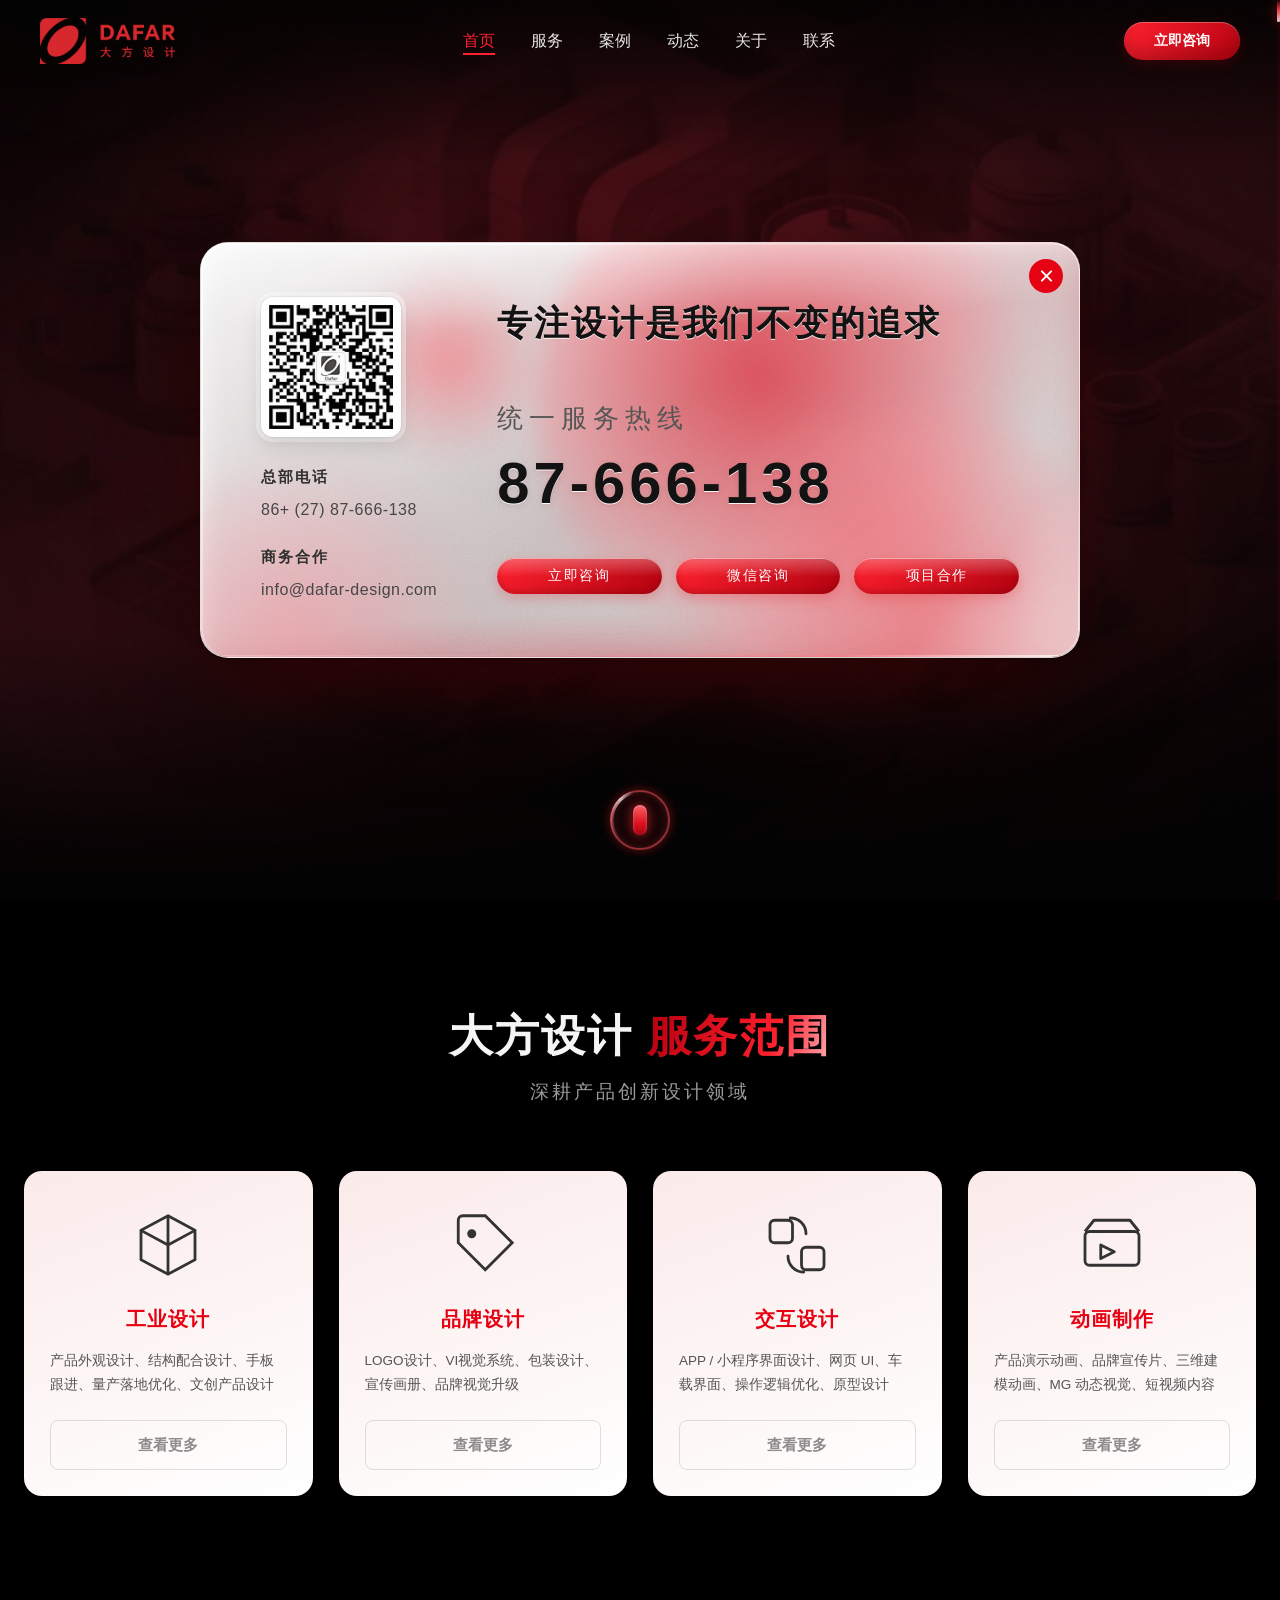
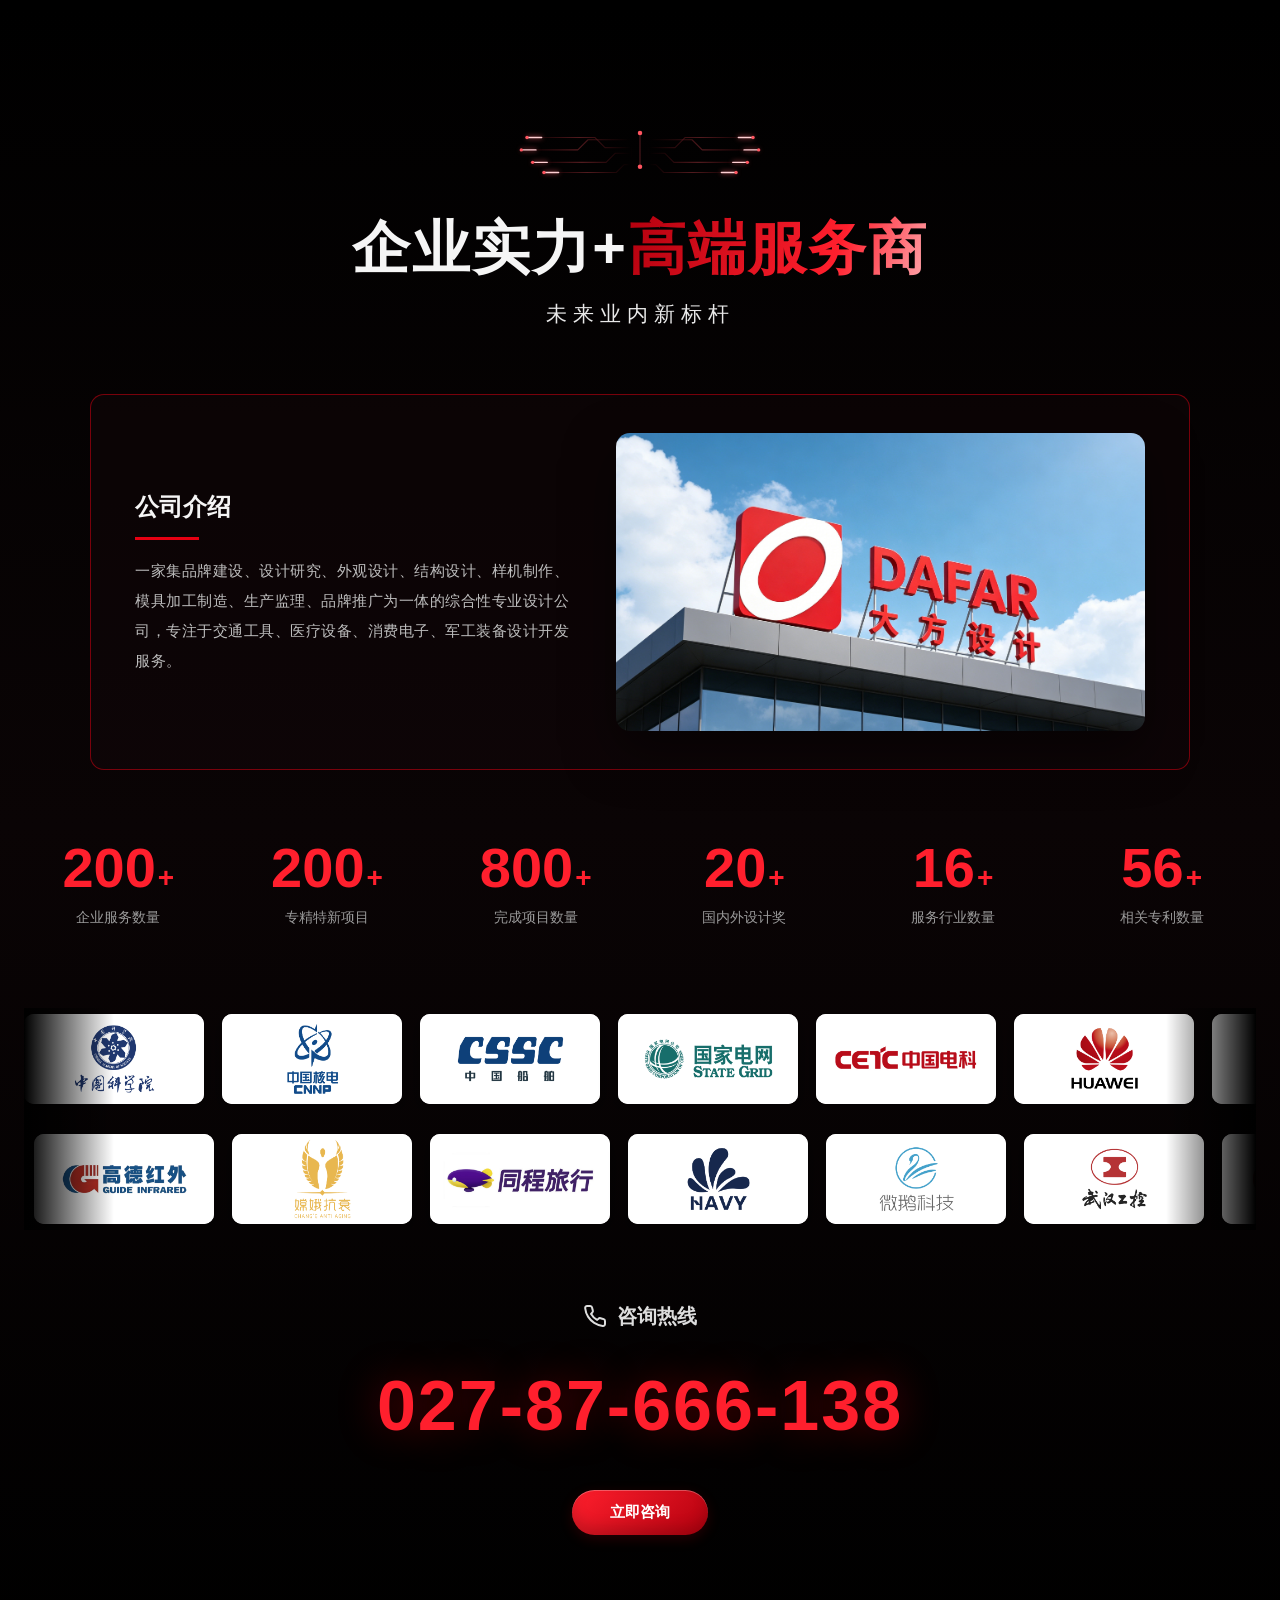
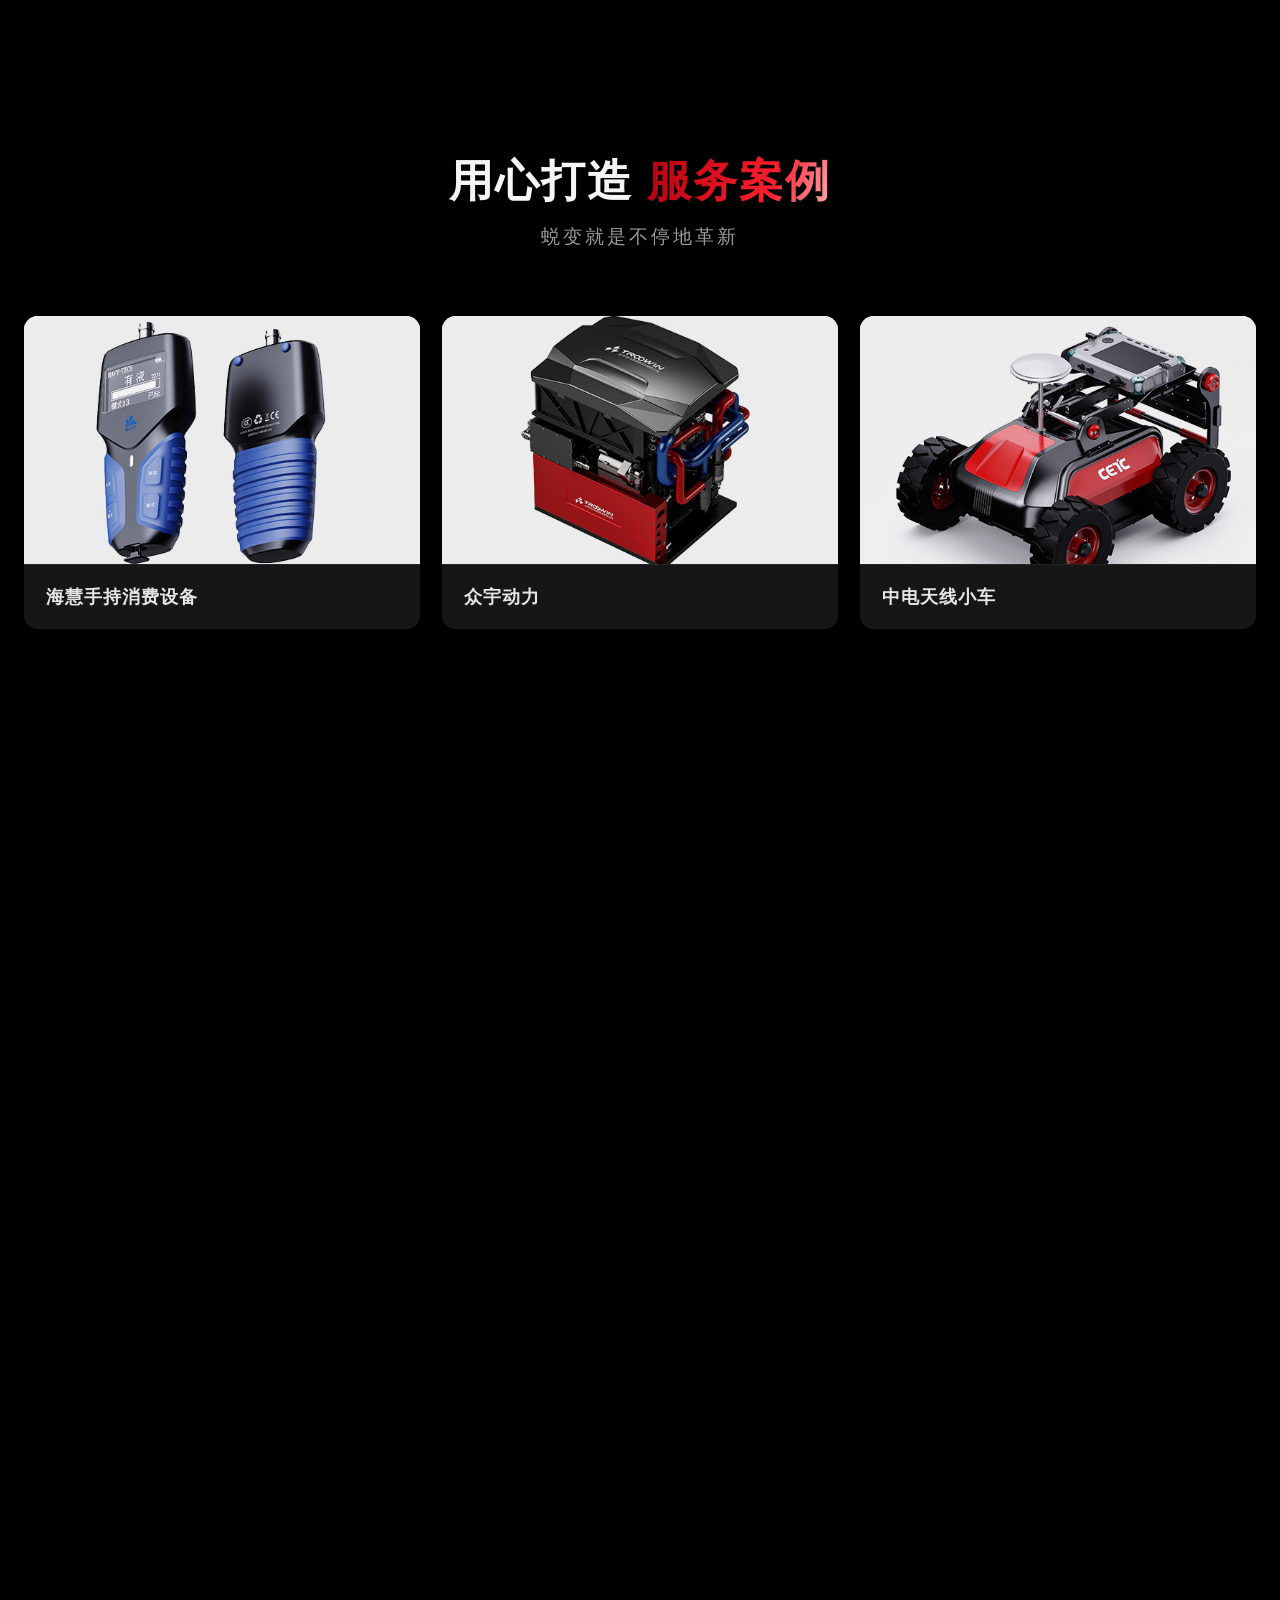
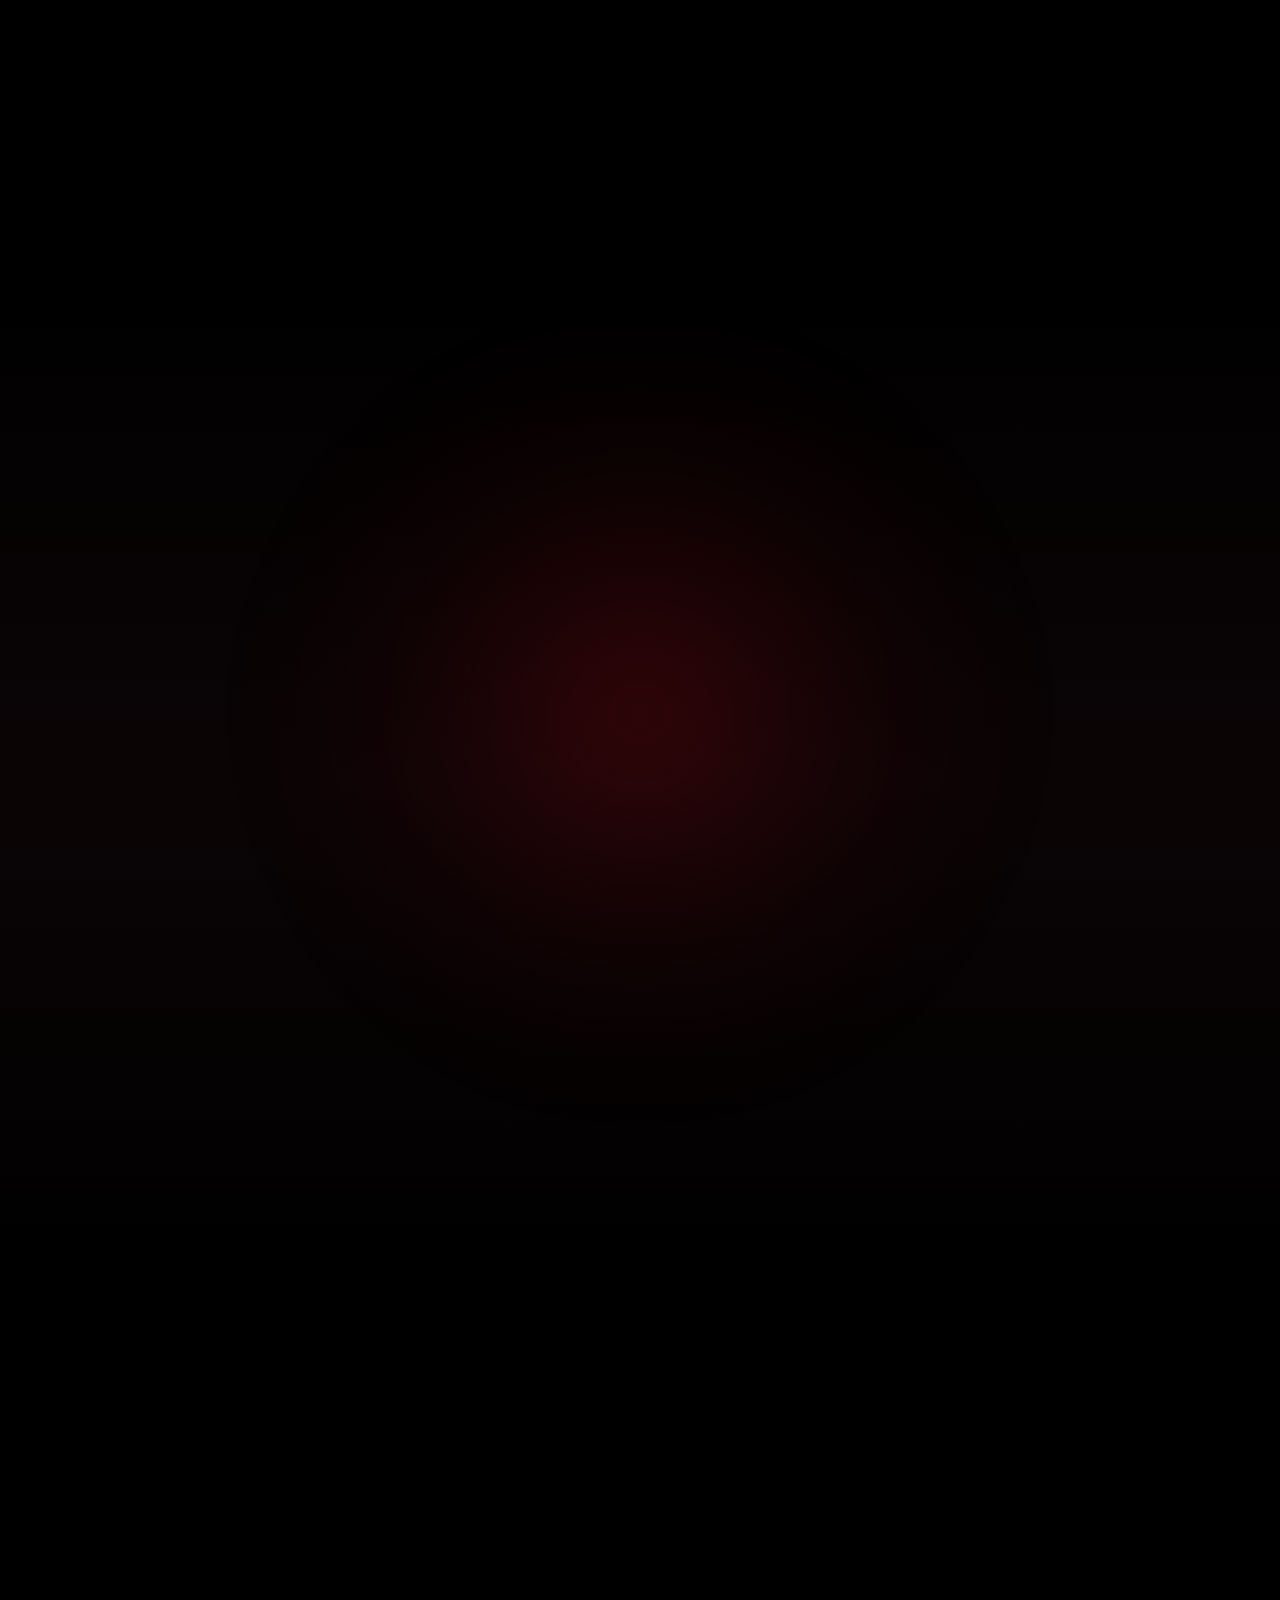
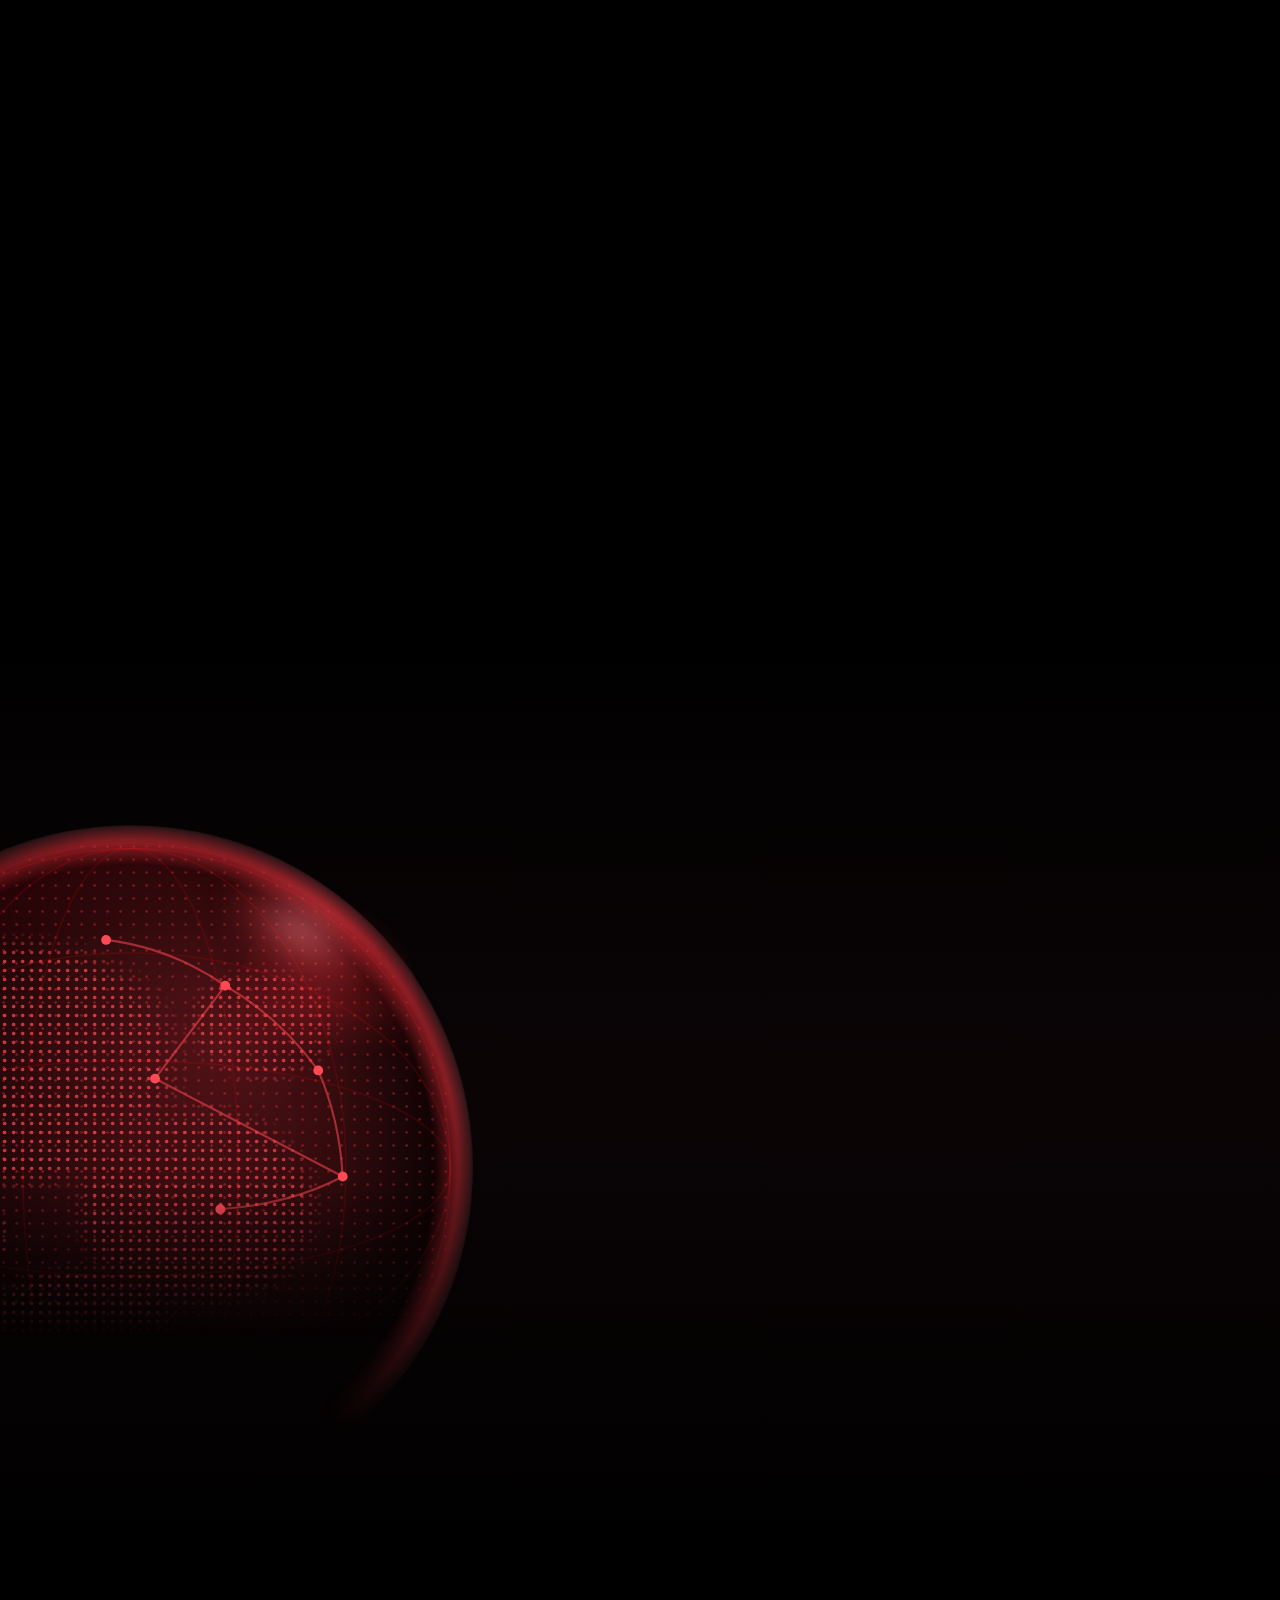
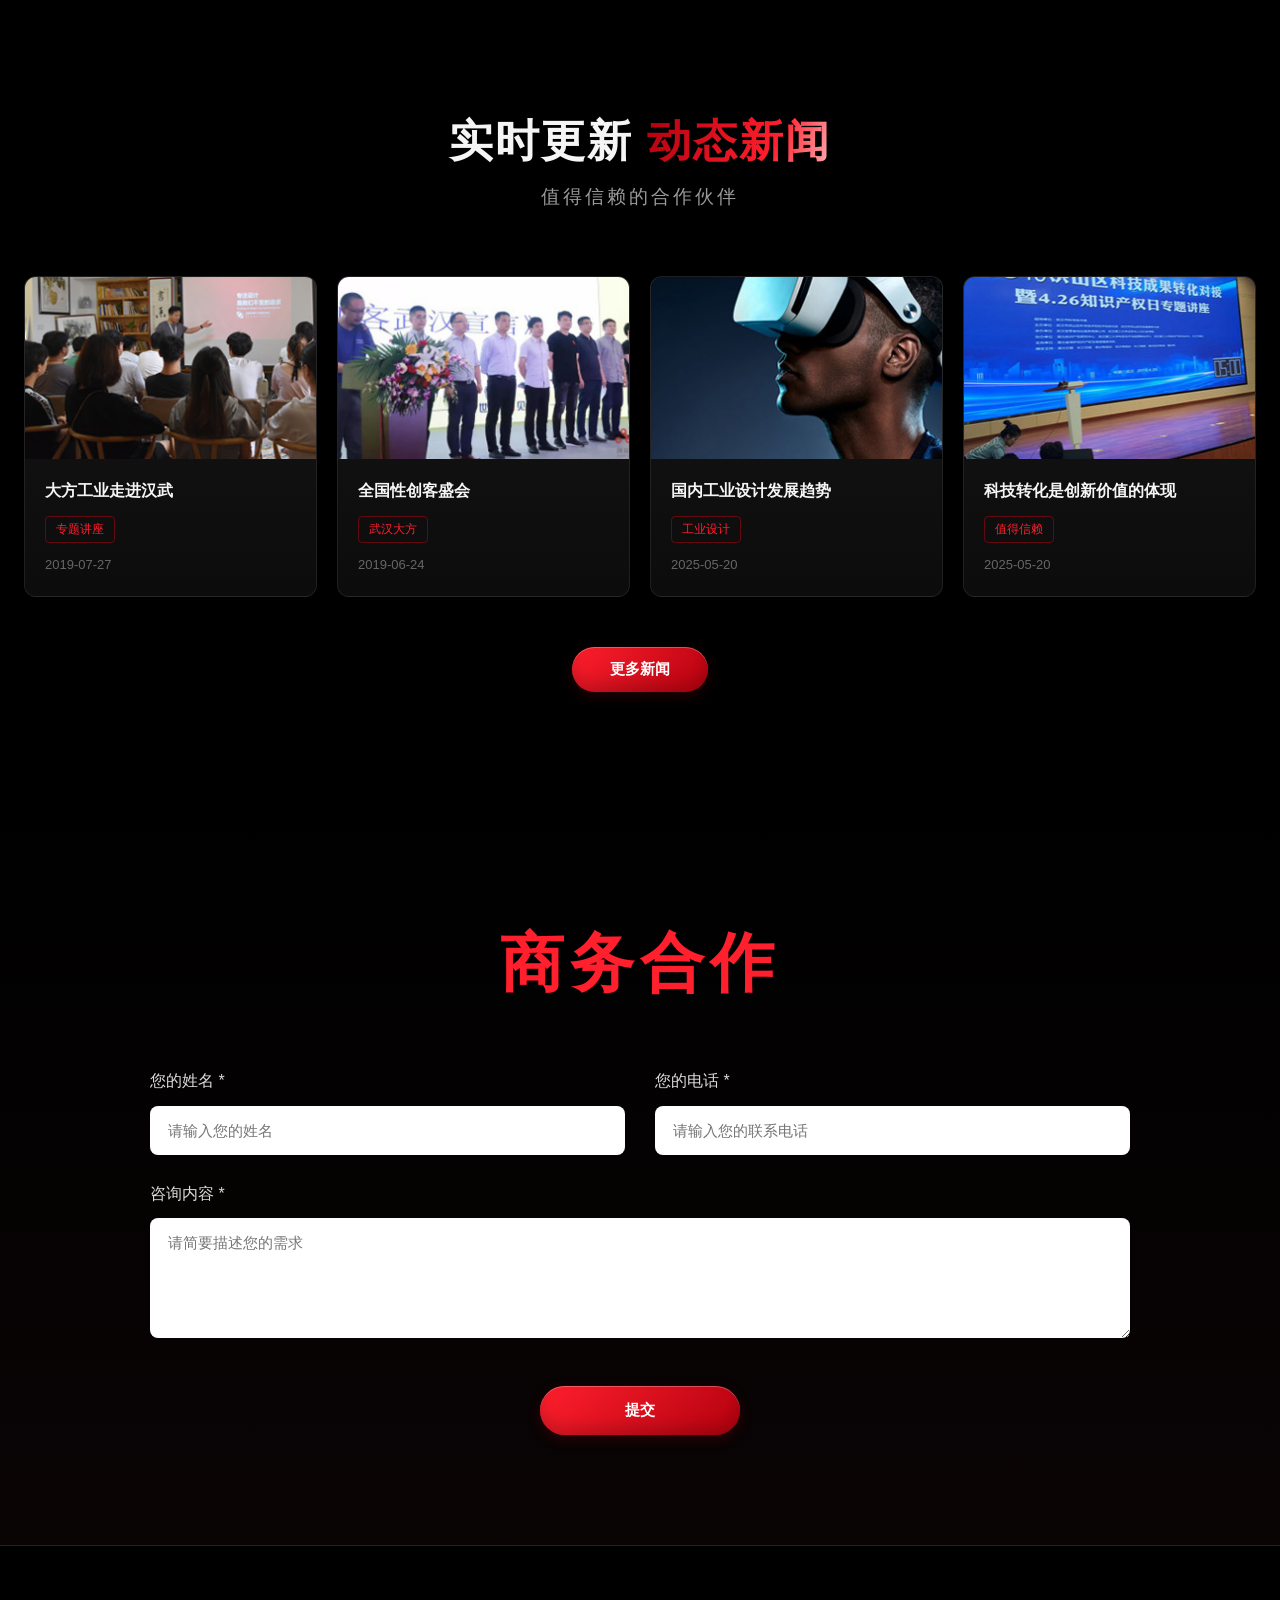
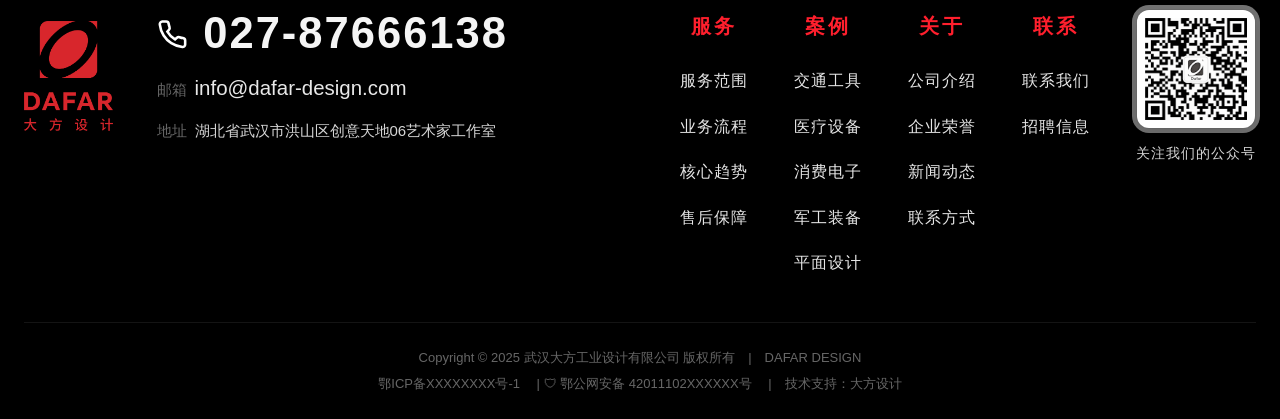
==== commit 0e198ebc: "feat: 证书扇面改为"抽取"交互 + 说明文字跟随自动播放 + 统计数字整块居中 - 关于页证书扇：悬停/点开时被抽那张抬起立正，左右两侧刚性让开（按两侧剩余空间封顶，   窄屏也能让出间隙），不" ====
--- a/index.html
+++ b/index.html
@@ -87,15 +87,18 @@
   view-transition-name:site-nav;
   position:fixed;top:0;left:0;width:100%;z-index:1000;
   display:flex;align-items:center;justify-content:space-between;
-  padding:18px 40px;transition:background .4s,backdrop-filter .4s,padding .4s,box-shadow .4s;
-}
+  padding:18px 40px;transition:background .4s,backdrop-filter .4s,box-shadow .4s;
+}
+/* 滚动时只换底与描边，不压行高：压 padding / 缩 logo 都会让六个菜单项整体位移，回顶时看着像抖了一下。
+   底边线用 inset 阴影画，避免 border 参与盒模型把行高顶出 1px。 */
 .nav.scrolled{
-  background:rgba(8,4,5,.85);backdrop-filter:blur(14px);padding:12px 40px;
-  box-shadow:0 4px 30px rgba(0,0,0,.6);border-bottom:1px solid var(--line);
+  background:rgba(8,4,5,.85);backdrop-filter:blur(14px);-webkit-backdrop-filter:blur(14px);
+  box-shadow:inset 0 -1px 0 var(--line),0 4px 30px rgba(0,0,0,.6);
 }
 .logo{display:flex;align-items:center;gap:10px}
-.logo img{height:46px;width:auto;display:block;transition:height .4s,filter .4s;filter:drop-shadow(0 2px 8px rgba(0,0,0,.5))}
-.nav.scrolled .logo img{height:40px}
+.logo img{height:46px;width:auto;display:block;transform-origin:left center;
+  transition:transform .45s var(--ease-out),filter .4s;filter:drop-shadow(0 2px 8px rgba(0,0,0,.5))}
+.nav.scrolled .logo img{transform:scale(.87)}
 .nav-menu{display:flex;gap:36px}
 .nav-menu li{position:relative}
 .nav-menu a{font-size:16px;font-weight:500;position:relative;padding:6px 0;color:#e8e8e8;transition:color .3s}
@@ -452,7 +455,8 @@
   background-image:repeating-linear-gradient(45deg,rgba(255,255,255,.02) 0 12px,transparent 12px 24px);
 }
 .stats{display:grid;grid-template-columns:repeat(6,1fr);gap:20px;margin-bottom:80px;text-align:center}
-.stat .num{font-size:clamp(34px,4.5vw,56px);font-weight:900;color:var(--red-bright);line-height:1;display:flex;align-items:baseline;justify-content:center}
+.stat .num{font-size:clamp(34px,4.5vw,56px);font-weight:900;color:var(--red-bright);line-height:1;text-align:center}
+/* 数字和单位作为一个整体居中：整块的字形中线和下方标签对齐，不加占位 */
 .stat .num small{font-size:.5em;margin-left:2px}
 .stat .lbl{color:var(--text-dim);font-size:14px;margin-top:10px}
 /* logo 墙 —— 横向无限滚动 + 悬停可拖拽 */
@@ -507,7 +511,8 @@
   color:#e6e6e6;font-size:18px;font-weight:700;padding:18px 22px;letter-spacing:1px;
   display:flex;align-items:center;justify-content:space-between;transition:color .4s;
 }
-.case-title::before{content:"";position:absolute;inset:0;z-index:-1;opacity:0;transition:opacity .45s var(--ease-out);
+/* 红色层向上多盖 1px，压住 border-top 那一行，否则悬停时红条上方会露出一条深灰线 */
+.case-title::before{content:"";position:absolute;inset:-1px 0 0 0;z-index:-1;opacity:0;transition:opacity .45s var(--ease-out);
   background:linear-gradient(135deg,var(--red-bright),var(--red-deep))}
 .case-card:hover .case-title{color:#fff}
 .case-card:hover .case-title::before{opacity:1}
@@ -708,7 +713,7 @@
 /* ============ 页脚 ============ */
 .footer{border-top:1px solid rgba(230,0,18,.5);background:#000;padding:64px 0 0}
 /* 左侧品牌块占满弹性空间，右侧三列链接 + 二维码按内容宽度紧密靠右（对照设计稿） */
-.footer-top{display:grid;grid-template-columns:1fr auto auto auto auto;gap:48px 64px;align-items:start;padding-bottom:46px}
+.footer-top{display:grid;grid-template-columns:1fr auto auto auto auto auto;gap:48px clamp(32px,3.6vw,58px);align-items:start;padding-bottom:46px}
 .f-brand{display:flex;align-items:center;gap:44px}
 .f-brand .f-logo{height:110px;width:auto;flex-shrink:0;filter:drop-shadow(0 4px 12px rgba(0,0,0,.5))}
 .f-info{display:flex;flex-direction:column;gap:14px;min-width:0}
@@ -843,11 +848,10 @@
 ::selection{background:rgba(230,0,18,.85);color:#fff}
 :where(a,button,input,textarea):focus-visible{outline:2px solid rgba(255,80,90,.75);outline-offset:3px}
 /* 精致深色滚动条（默认灰白滚动条最破坏暗色站的整体感） */
-html{scrollbar-width:thin;scrollbar-color:#8a000b #070707}
-::-webkit-scrollbar{width:10px}
-::-webkit-scrollbar-track{background:#070707}
-::-webkit-scrollbar-thumb{background:linear-gradient(180deg,#7a0009,#b3000e);border-radius:8px;border:2px solid #070707}
-::-webkit-scrollbar-thumb:hover{background:linear-gradient(180deg,#b3000e,#ff1f2d)}
+/* 系统滚动条收起：右侧只保留一条品牌线（下方 .sb-rail），避免两条红线并排 */
+html{-ms-overflow-style:none;scrollbar-width:none}
+::-webkit-scrollbar{width:0;height:0}
+::-webkit-scrollbar-track,::-webkit-scrollbar-thumb{background:transparent}
 /* 全站细腻胶片颗粒：打散大面积纯黑渐变的“数码感”，质感立刻上一档（静态贴图，零逐帧开销）
    注意不要用 mix-blend-mode：固定层叠加混合会强制整屏每帧重新合成，代价极高；
    普通 alpha 叠加在 .03 不透明度下观感几乎一致 */
@@ -933,6 +937,35 @@
 @media(prefers-reduced-motion:reduce){
   *{animation:none!important;transition-duration:.01ms!important}
 }
+
+/* ---------- 右侧滚动进度（品牌红线） ---------- */
+/* ---------- 右侧品牌滚动线 ----------
+   3px 贴边红线随阅读进度生长，前端一颗呼吸的光头；滚动时光头亮起并拖出尾迹，
+   滚到底整条转亮。右侧 10px 范围可直接拖动定位，替代被收起的系统滚动条。 */
+.sb-rail{position:fixed;top:0;right:0;width:10px;height:100vh;z-index:1200;
+  cursor:grab;touch-action:none}
+.sb-rail.drag{cursor:grabbing}
+.sb-rail s,.sb-rail i,.sb-rail b{position:absolute;right:0;top:0;pointer-events:none;text-decoration:none;display:block}
+.sb-rail s{width:3px;height:100%;background:rgba(230,0,18,.07)}
+.sb-rail i{width:3px;height:100%;transform-origin:top center;transform:scaleY(var(--p,0));
+  background:linear-gradient(180deg,rgba(230,0,18,.42),rgba(255,45,58,.9));
+  box-shadow:0 0 10px rgba(230,0,18,.45);
+  transition:box-shadow .45s var(--ease-out),filter .45s var(--ease-out)}
+.sb-rail b{width:3px;height:22px;border-radius:3px;opacity:.9;
+  background:linear-gradient(180deg,rgba(255,80,90,0),#ff3b45 42%,#ffe3e5);
+  transform:translateY(calc(var(--y,22px) - 22px));
+  filter:drop-shadow(0 0 6px rgba(255,40,60,.85));
+  animation:sbBreath 2.6s ease-in-out infinite}
+@keyframes sbBreath{50%{opacity:.5}}
+.sb-rail.moving b{animation:none;opacity:1}
+.sb-rail.moving i{box-shadow:0 0 16px rgba(255,40,60,.8);filter:brightness(1.18)}
+.sb-rail.moving b::before{content:"";position:absolute;left:0;bottom:100%;width:100%;height:74px;
+  background:linear-gradient(0deg,rgba(255,59,69,.5),transparent);border-radius:2px}
+.sb-rail.at-end i{background:linear-gradient(180deg,rgba(230,0,18,.5),#ff6b73);
+  box-shadow:0 0 18px rgba(255,60,70,.9)}
+.sb-rail.at-end b{background:linear-gradient(180deg,rgba(255,120,130,0),#ff8a90 42%,#fff);
+  filter:drop-shadow(0 0 10px rgba(255,80,90,1));opacity:1}
+@media(prefers-reduced-motion:reduce){.sb-rail b{animation:none}.sb-rail i{transition:none}}
 </style>
 </head>
 <body>
@@ -1144,12 +1177,12 @@
     </div>
 
     <div class="stats">
-      <div class="stat reveal-sc d1"><div class="num" data-count="200">0<small>+</small></div><div class="lbl">企业服务数量</div></div>
-      <div class="stat reveal-sc d1"><div class="num" data-count="200">0<small>+</small></div><div class="lbl">专精特新项目</div></div>
-      <div class="stat reveal-sc d2"><div class="num" data-count="800">0<small>+</small></div><div class="lbl">完成项目数量</div></div>
-      <div class="stat reveal-sc d2"><div class="num" data-count="20">0<small>+</small></div><div class="lbl">国内外设计奖</div></div>
-      <div class="stat reveal-sc d3"><div class="num" data-count="16">0<small>+</small></div><div class="lbl">服务行业数量</div></div>
-      <div class="stat reveal-sc d3"><div class="num" data-count="56">0<small>+</small></div><div class="lbl">相关专利数量</div></div>
+      <div class="stat reveal-sc d1"><div class="num" data-count="200" data-unit="+">0<small>+</small></div><div class="lbl">企业服务数量</div></div>
+      <div class="stat reveal-sc d1"><div class="num" data-count="200" data-unit="+">0<small>+</small></div><div class="lbl">专精特新项目</div></div>
+      <div class="stat reveal-sc d2"><div class="num" data-count="800" data-unit="+">0<small>+</small></div><div class="lbl">完成项目数量</div></div>
+      <div class="stat reveal-sc d2"><div class="num" data-count="20" data-unit="+">0<small>+</small></div><div class="lbl">国内外设计奖</div></div>
+      <div class="stat reveal-sc d3"><div class="num" data-count="16" data-unit="+">0<small>+</small></div><div class="lbl">服务行业数量</div></div>
+      <div class="stat reveal-sc d3"><div class="num" data-count="56" data-unit="+">0<small>+</small></div><div class="lbl">相关专利数量</div></div>
     </div>
 
     <div class="logos reveal">
@@ -1304,8 +1337,9 @@
         </div>
       </div>
       <div class="f-col"><h5>服务</h5><a href="services.html#scope">服务范围</a><a href="services.html#flow">业务流程</a><a href="services.html#trends">核心趋势</a><a href="services.html#aftersale">售后保障</a></div>
-      <div class="f-col"><h5>案例</h5><a href="cases.html#transport">交通工具</a><a href="cases.html#medical">医疗设备</a><a href="cases.html#consumer">消费电子</a><a href="cases.html#military">军工装备</a></div>
+      <div class="f-col"><h5>案例</h5><a href="cases.html#transport">交通工具</a><a href="cases.html#medical">医疗设备</a><a href="cases.html#consumer">消费电子</a><a href="cases.html#military">军工装备</a><a href="cases.html#graphic">平面设计</a></div>
       <div class="f-col"><h5>关于</h5><a href="about.html#intro">公司介绍</a><a href="about.html#honor">企业荣誉</a><a href="news.html">新闻动态</a><a href="contact.html">联系方式</a></div>
+      <div class="f-col"><h5>联系</h5><a href="contact.html#reach">联系我们</a><a href="contact.html#jobs">招聘信息</a></div>
       <div class="f-qr">
         <div class="qr"><img src="assets/qrcode.png" alt="大方设计微信公众号二维码"></div>
         <p>关注我们的公众号</p>
@@ -1951,5 +1985,6 @@
   return false;
 }
 </script>
+<script src="assets/scroll.js"></script>
 </body>
 </html>
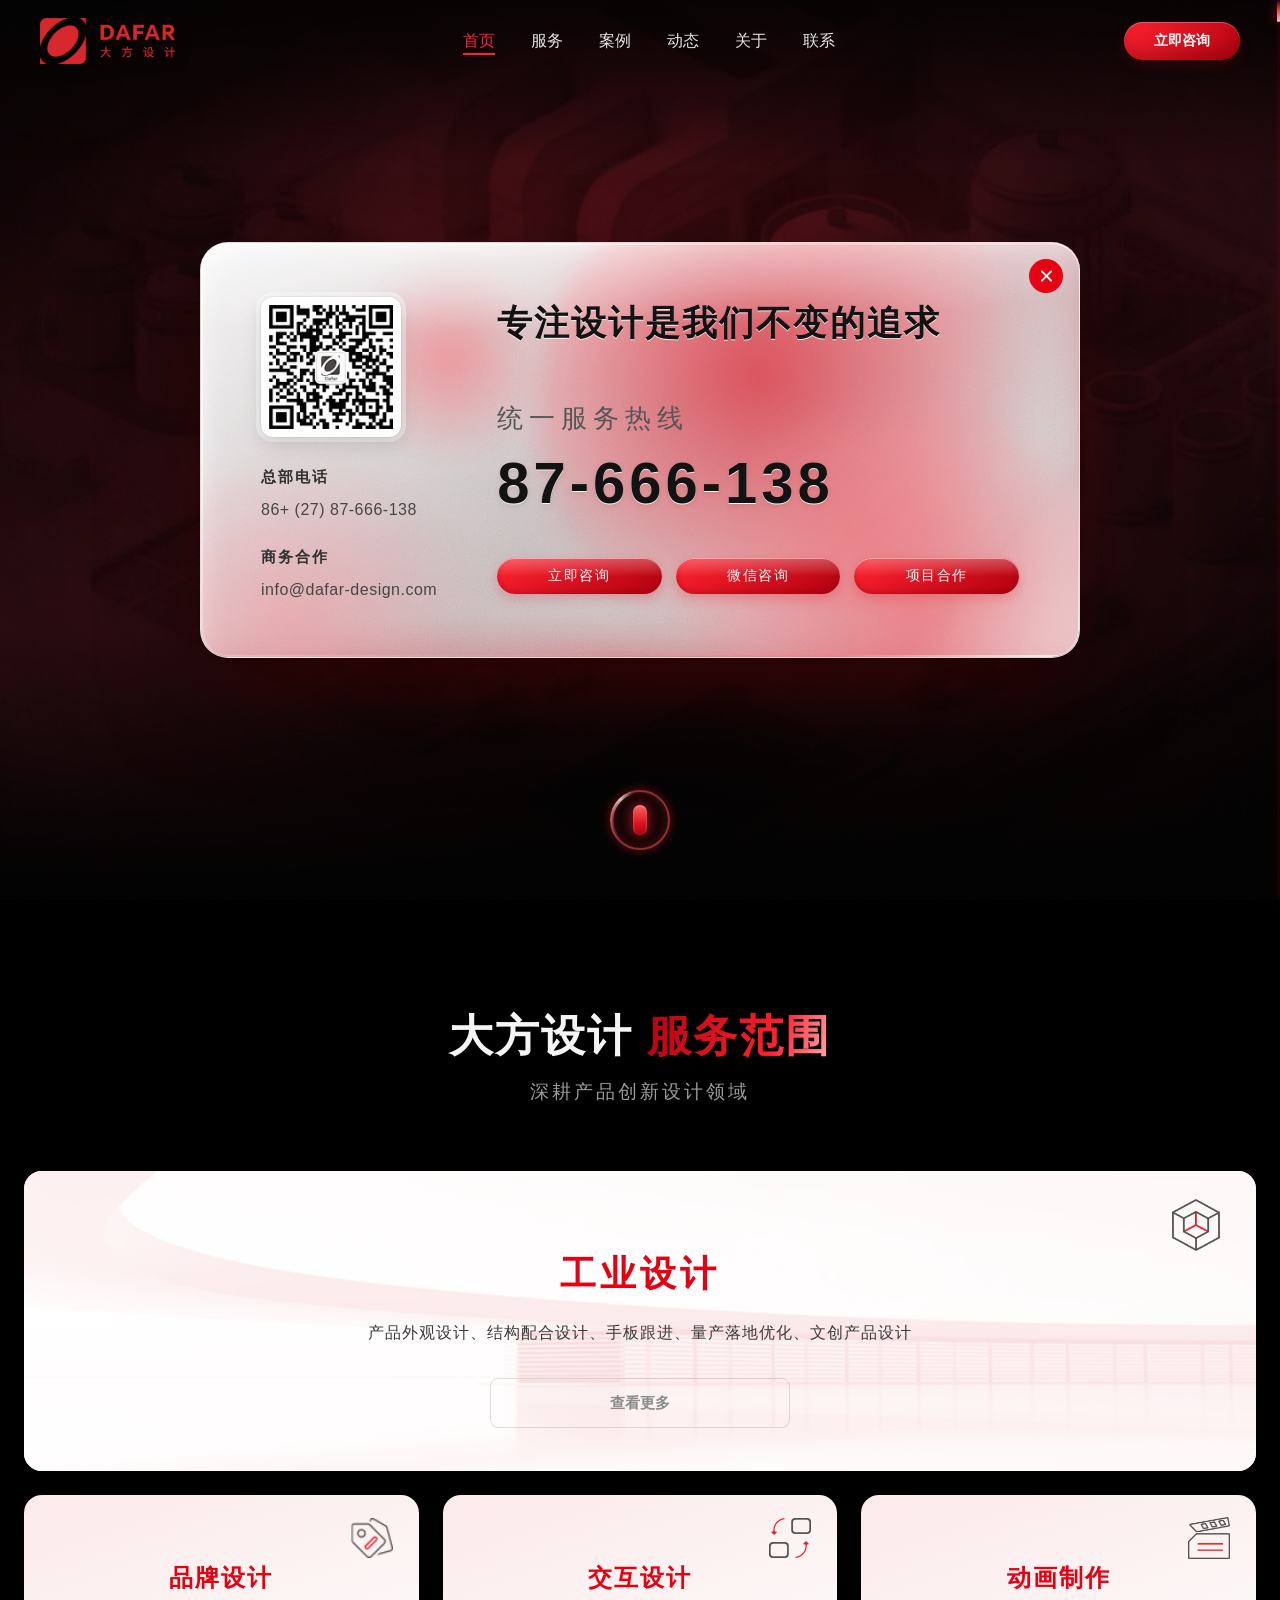
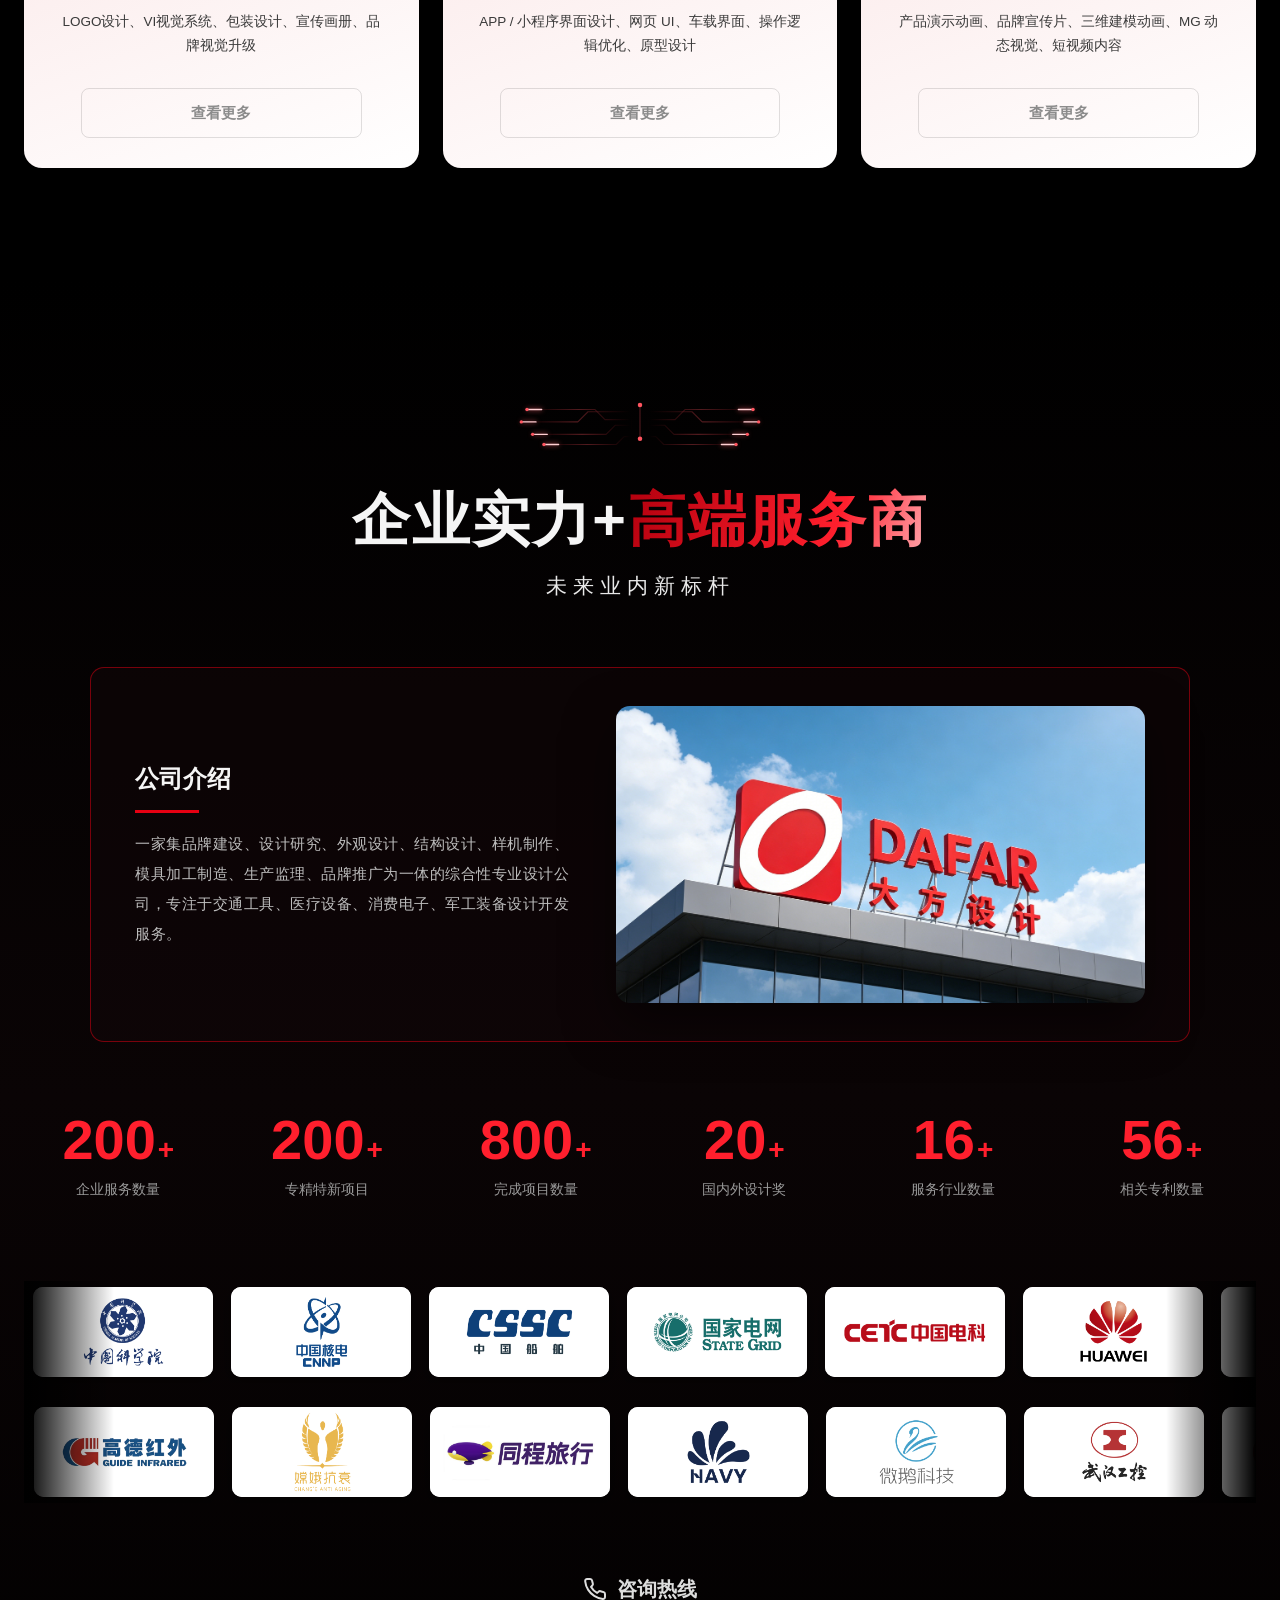
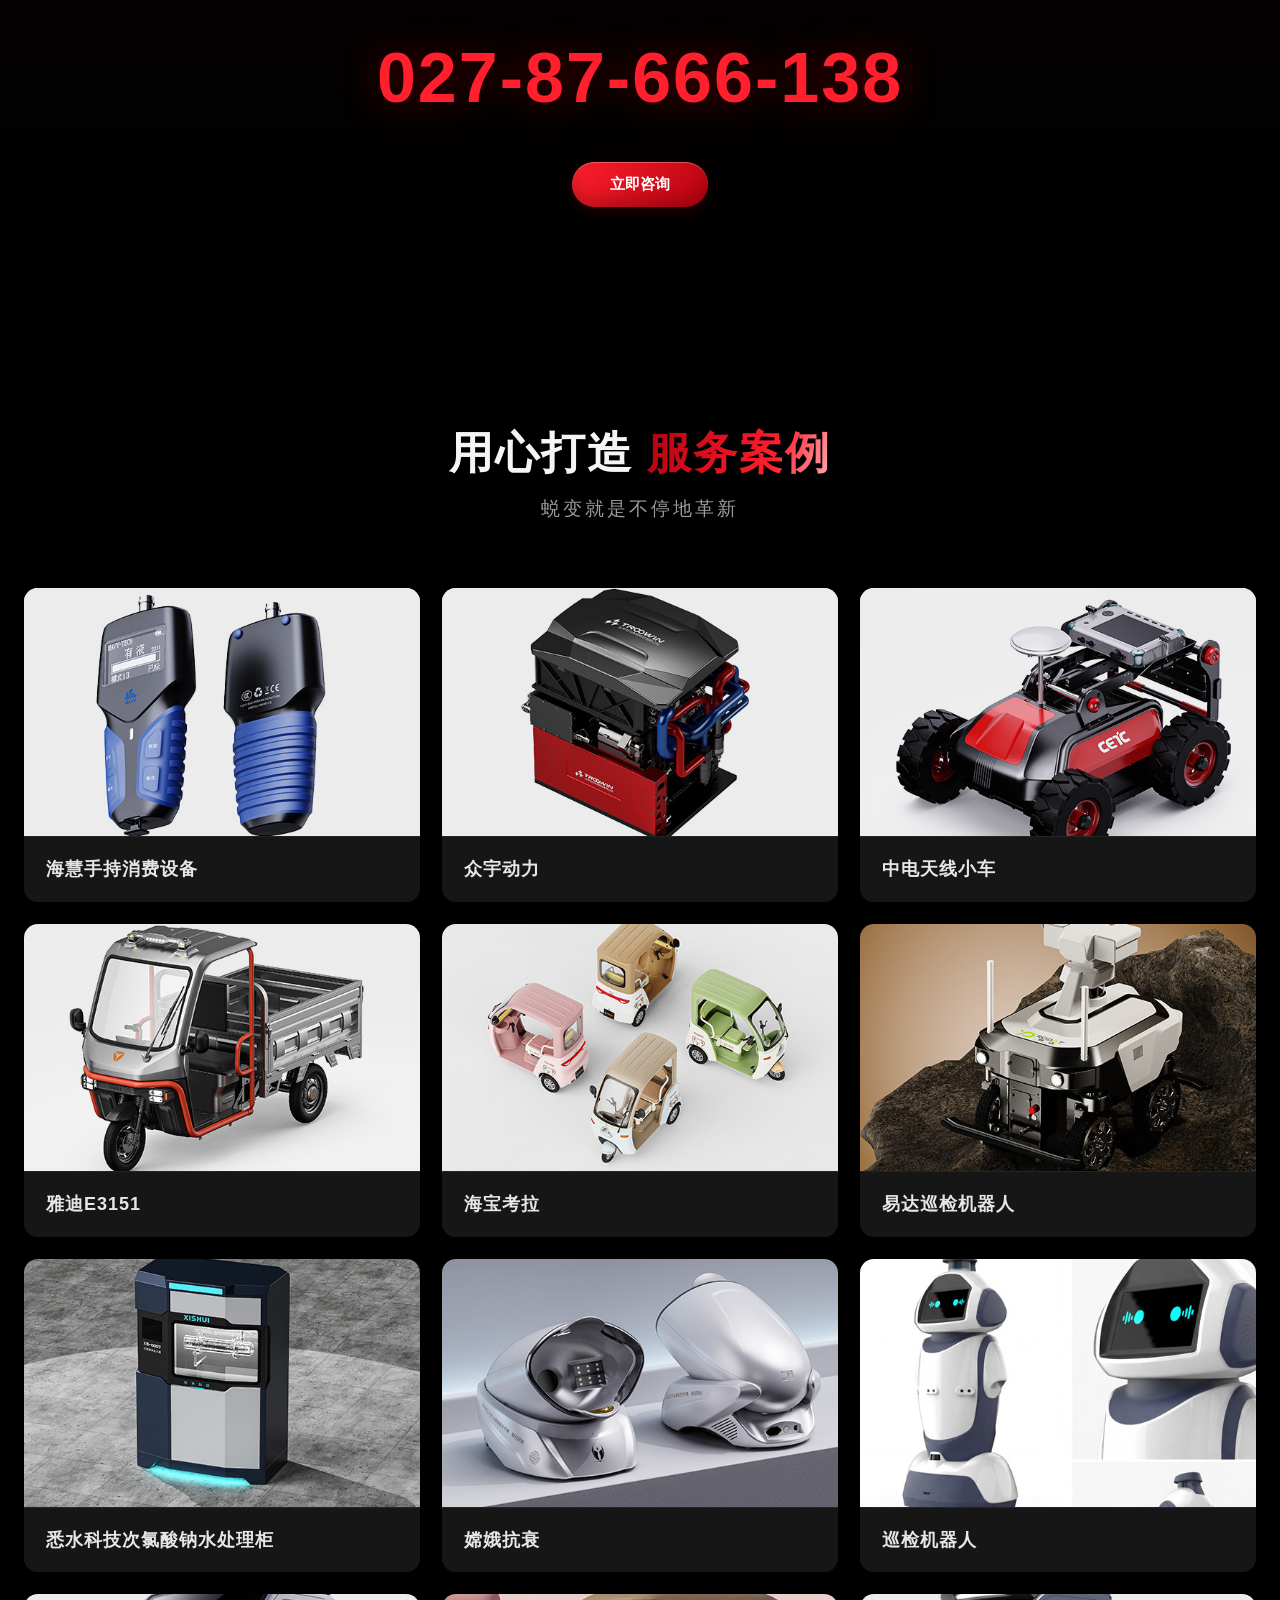
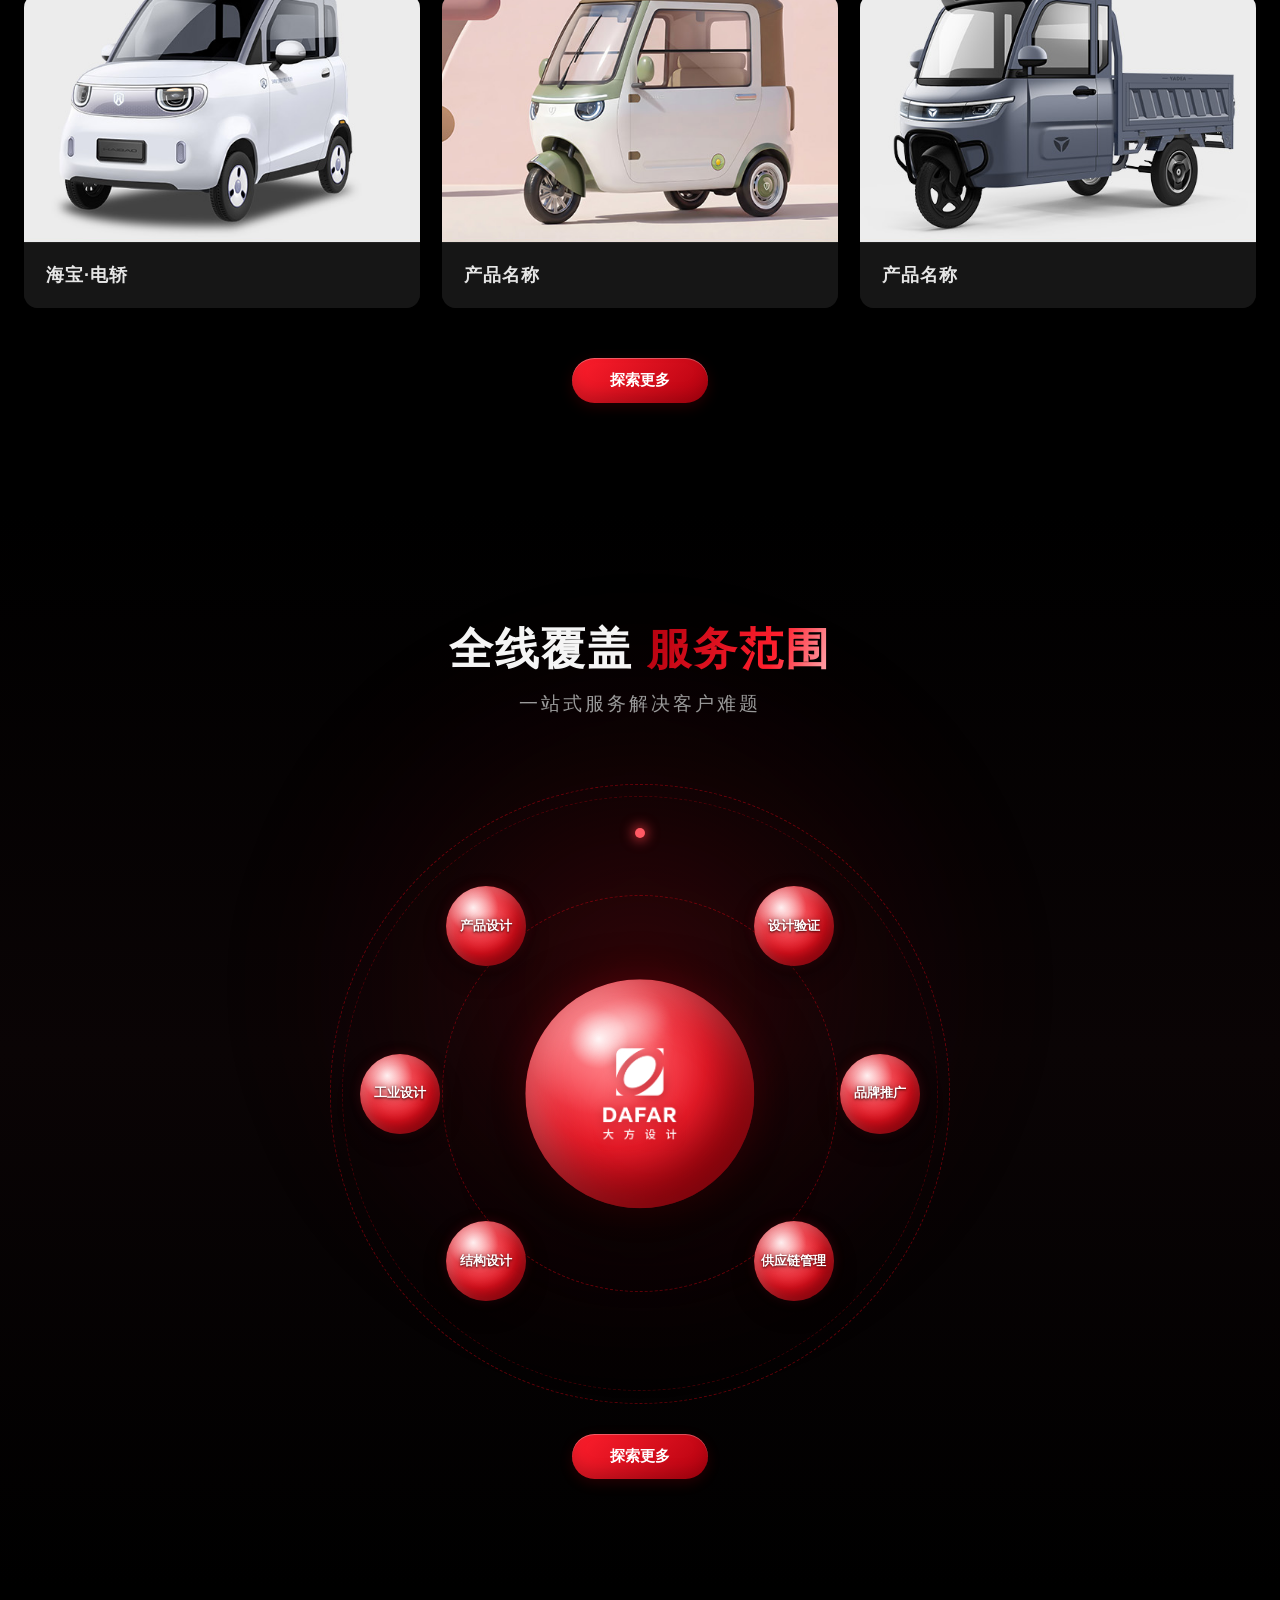
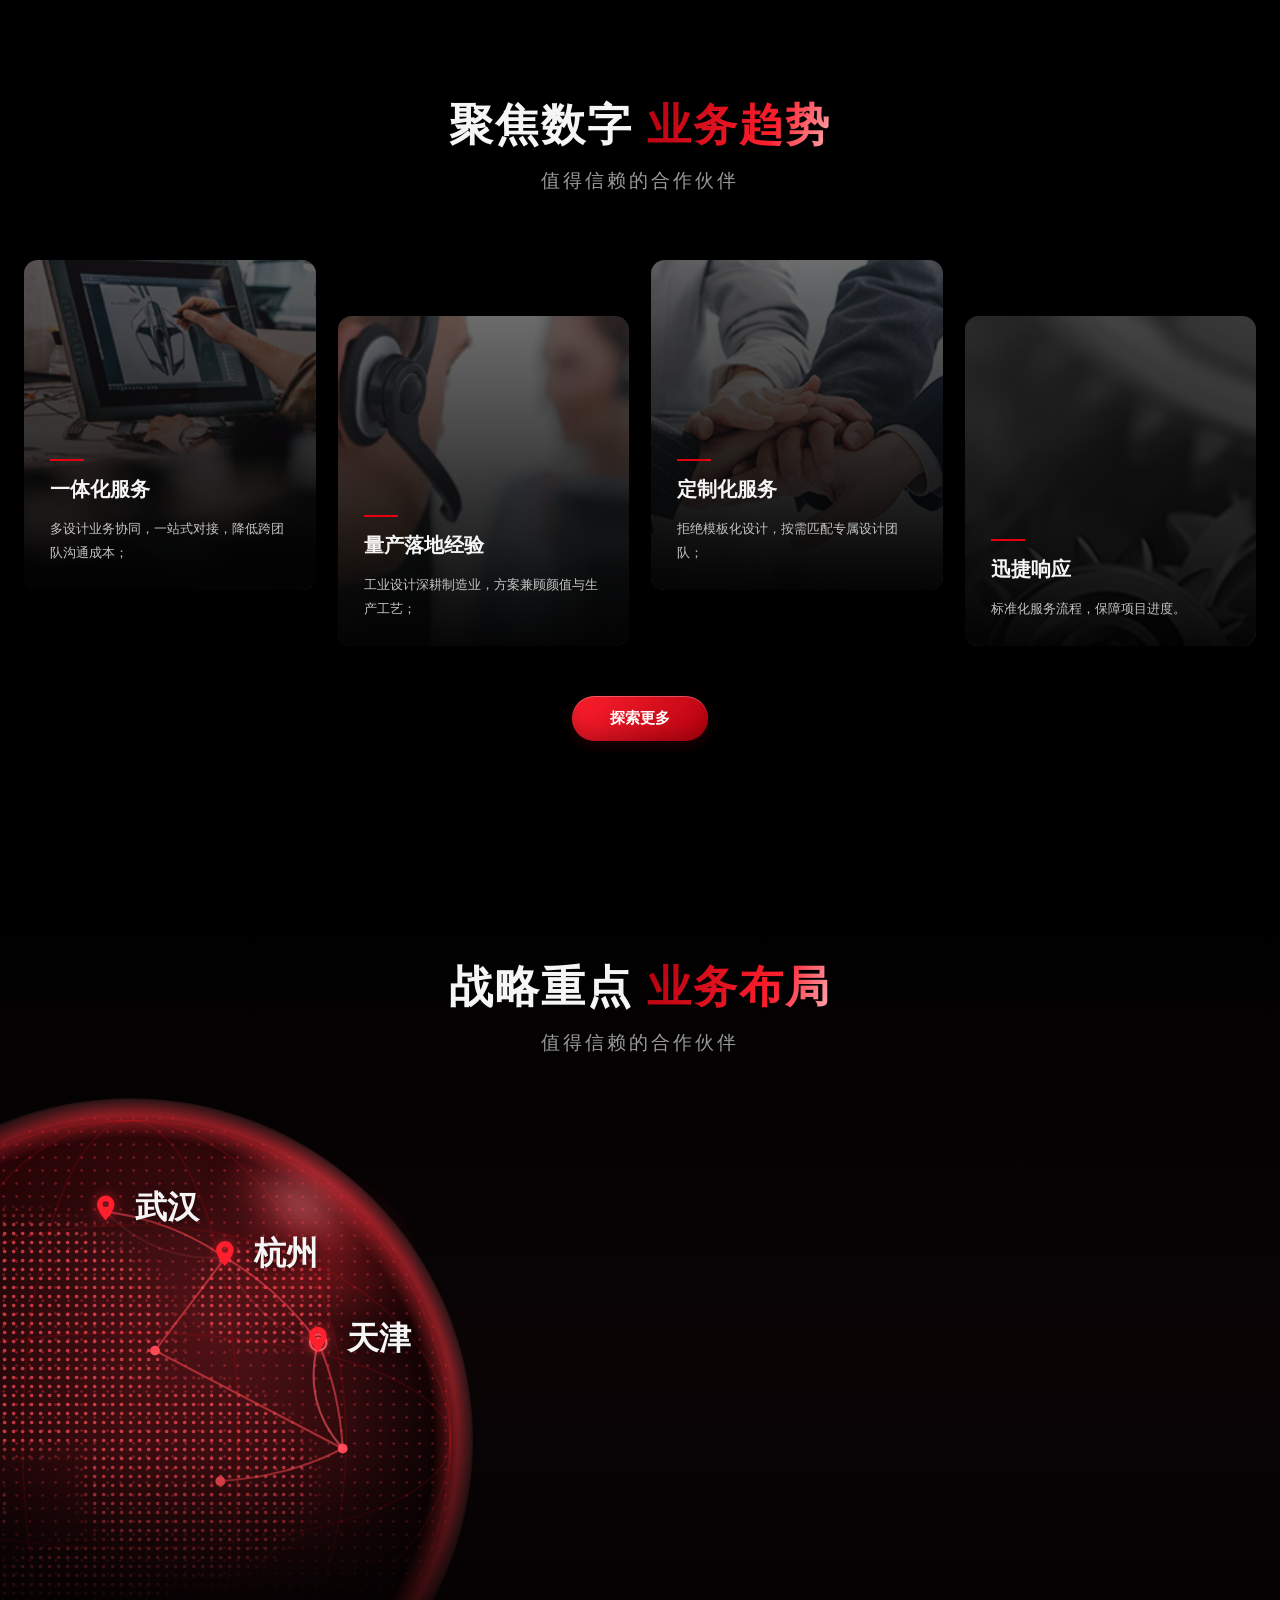
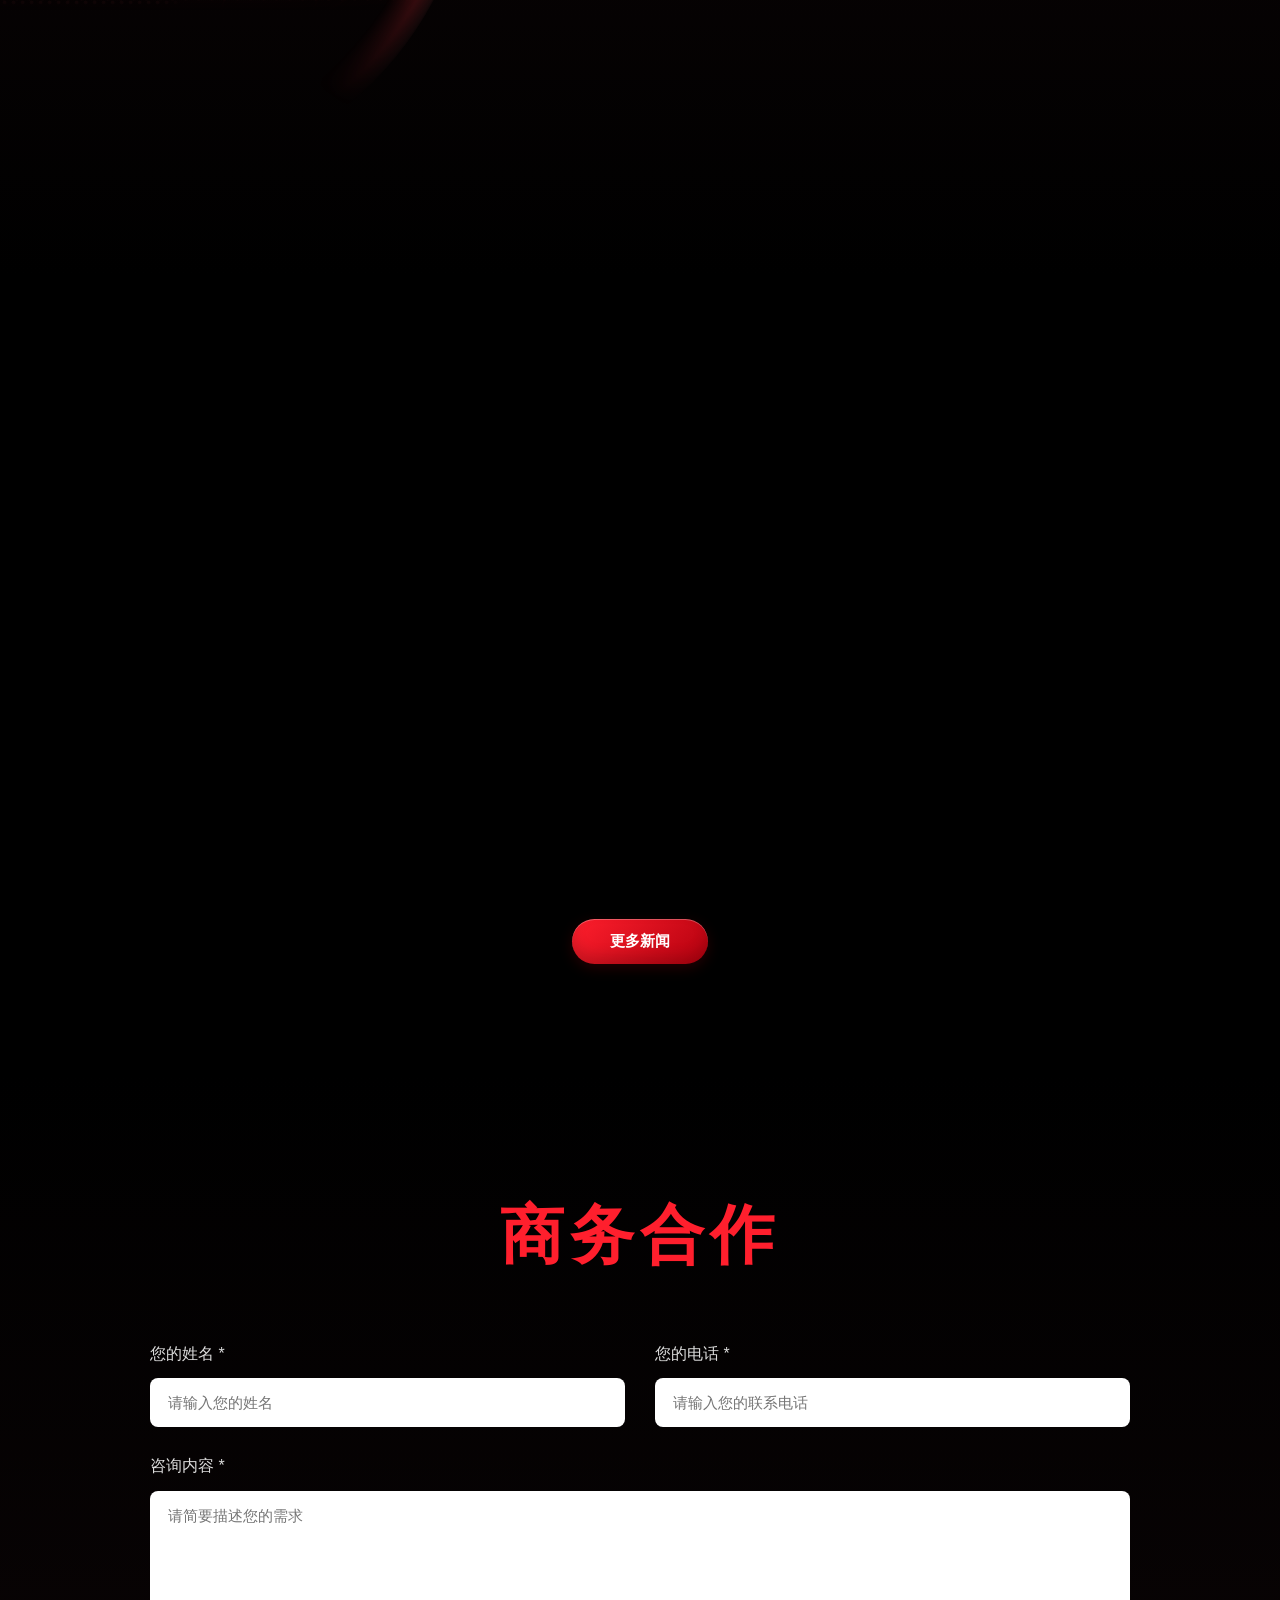
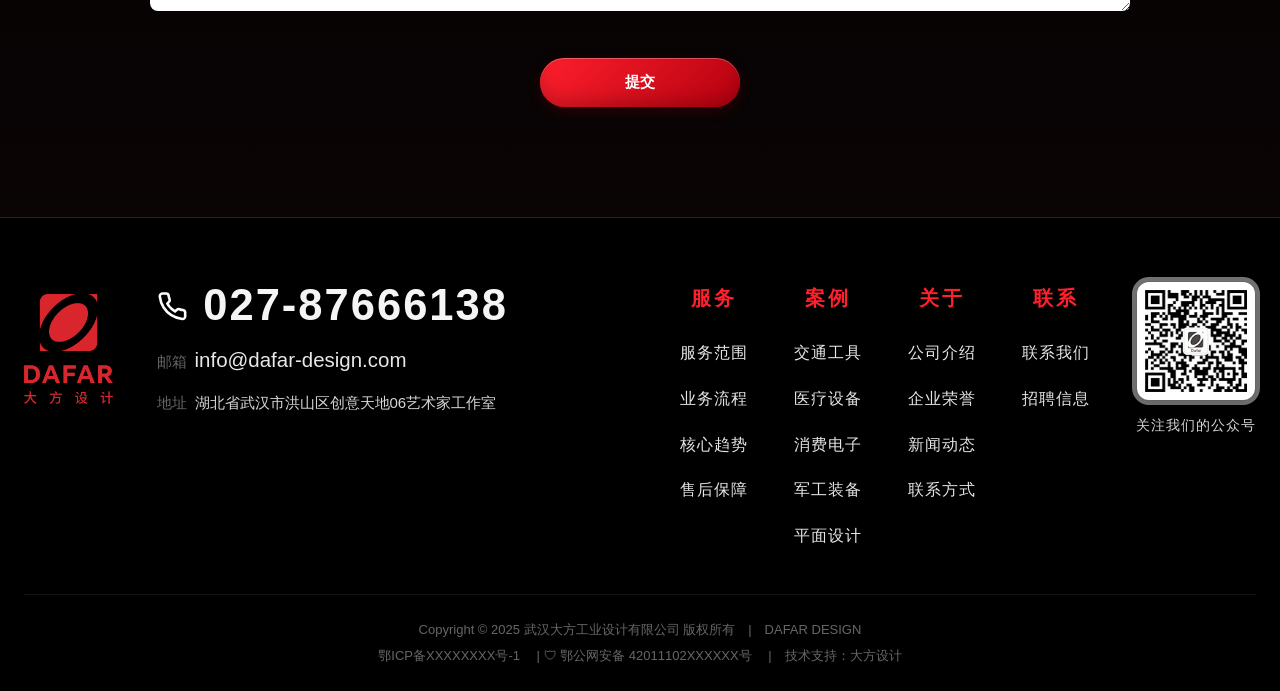
==== commit 7cb13f11: "feat: 首页/服务页「服务范围」改版 —— 素材取自设计稿 PSD - 首页：四个服务图标换为设计稿导出的 PNG；通栏卡底纹由 CSS 圆弧改为浅粉建筑图，保留悬停推近动效 - 服务页：四张卡片" ====
--- a/index.html
+++ b/index.html
@@ -397,6 +397,7 @@
 .svc-card:hover::before{opacity:1}
 .svc-icon{width:72px;height:72px;margin-bottom:22px;color:#333;transition:transform .5s var(--ease-spring)}
 .svc-card:hover .svc-icon{transform:scale(1.12) rotate(-4deg);color:var(--red)}
+.svc-card:hover .svc-icon img{filter:none}
 .svc-card h4{font-size:20px;font-weight:800;color:var(--red);margin-bottom:14px;letter-spacing:1px}
 .svc-card p{font-size:13.5px;color:#555;line-height:1.8;flex:1;margin-bottom:22px;text-align:left;width:100%}
 .svc-card .btn{width:100%;border-radius:8px;padding:12px;
@@ -412,6 +413,27 @@
   box-shadow:0 10px 24px rgba(230,0,18,.28);transform:translateY(-2px) scale(1.02)}
 .svc-card:hover .btn::before,.svc-card .btn:hover::before{transform:scaleX(1);opacity:1}
 .svc-card:hover .btn::after{opacity:1}
+/* 排版：第一张通栏横卡，后三张一排；图标收到右上角，标题/说明/按钮整列居中。动效沿用上面的规则 */
+.services-grid{grid-template-columns:repeat(3,1fr);gap:24px}
+.svc-card{padding:64px 34px 30px;justify-content:center}
+.svc-card .svc-icon{position:absolute;top:22px;right:26px;width:42px;height:42px;margin:0;z-index:1;object-fit:contain}
+.svc-card h4{position:relative;z-index:1;font-size:24px;letter-spacing:2px;margin-bottom:12px}
+.svc-card p{position:relative;z-index:1;flex:0 0 auto;text-align:center;color:#3a3a3a;margin-bottom:30px}
+.svc-card .btn{width:min(300px,86%)}
+.svc-card:first-child{grid-column:1/-1;min-height:300px;padding:72px 40px 40px}
+.svc-card:first-child .svc-icon{top:28px;right:34px;width:52px;height:52px;object-fit:contain}
+.svc-card:first-child h4{font-size:clamp(28px,2.8vw,38px);letter-spacing:4px;margin-bottom:16px}
+.svc-card:first-child p{font-size:16px;letter-spacing:1px}
+.svc-card:first-child .btn{width:min(300px,70%)}
+/* 通栏卡底纹：浅粉建筑图，悬停时缓缓推近 */
+.svc-card:first-child{background:linear-gradient(120deg,#fdf0f0,#fff 55%,#fbecec)}
+.svc-card:first-child .svc-bg{position:absolute;inset:0;z-index:0;
+  background:url(assets/services/wide-pink.png) center/cover no-repeat;
+  transform:scale(1.01);transition:transform 1.2s var(--ease-out)}
+.svc-card:first-child:hover .svc-bg{transform:scale(1.05)}
+.svc-card:first-child>*{position:relative;z-index:1}
+.svc-card:first-child .svc-bg{z-index:0}
+.svc-card:first-child .svc-icon{position:absolute}
 
 /* ============ 企业实力 ============ */
 .strength{background:linear-gradient(180deg,#000,#0a0405,#000)}
@@ -882,7 +904,9 @@
 @media(max-width:1100px){
   .stats{grid-template-columns:repeat(3,1fr);gap:30px 20px}
   .logos{grid-template-columns:repeat(4,1fr)}
-  .services-grid,.trends-grid,.news-grid{grid-template-columns:repeat(2,1fr)}
+  .trends-grid,.news-grid{grid-template-columns:repeat(2,1fr)}
+  .services-grid{gap:18px}
+  .svc-card{padding:60px 22px 26px}
   .trend-card:nth-child(2),.trend-card:nth-child(4){margin-top:0}
   .footer-top{grid-template-columns:1fr 1fr 1fr}
   .f-qr{grid-column:span 3}
@@ -914,6 +938,8 @@
   .card-actions .tag{flex:0 0 auto;padding:8px 18px}
   .card-actions{justify-content:center}
   .cases-grid{grid-template-columns:repeat(2,1fr)}
+  .services-grid{grid-template-columns:1fr}
+  .svc-card:first-child{min-height:0;padding:64px 26px 32px}
   .intro{grid-template-columns:1fr;padding:30px}
   .layout-wrap{grid-template-columns:1fr;min-height:auto}
   .globe-stage{left:50%;top:42%;transform:translate(-50%,-50%);width:min(440px,85vw);height:min(440px,85vw);opacity:.45}
@@ -1093,29 +1119,29 @@
     <div class="sec-head reveal"><h2>大方设计 <em>服务范围</em></h2><p>深耕产品创新设计领域</p></div>
     <div class="services-grid">
       <!-- 工业设计 -->
-      <article class="svc-card reveal-sc d1" onclick="openModal('工业设计','产品外观设计、结构配合设计、手板跟进、量产落地优化、文创产品设计。以制造可行性为根基，打造兼顾美学与工艺的产品。')">
-        <svg class="svc-icon" viewBox="0 0 64 64" fill="none" stroke="currentColor" stroke-width="2.5"><path d="M32 6 56 19v26L32 58 8 45V19z"/><path d="M32 6v26m0 0L8 19m24 13 24-13M32 32v26"/></svg>
+      <article class="svc-card reveal-sc d1" onclick="openModal('工业设计','产品外观设计、结构配合设计、手板跟进、量产落地优化、文创产品设计。以制造可行性为根基，打造兼顾美学与工艺的产品。')"><div class="svc-bg" aria-hidden="true"></div>
+        <img class="svc-icon" src="assets/services/icon/ic-industrial.png" alt="">
         <h4>工业设计</h4>
         <p>产品外观设计、结构配合设计、手板跟进、量产落地优化、文创产品设计</p>
         <span class="btn">查看更多</span>
       </article>
       <!-- 品牌设计 -->
       <article class="svc-card reveal-sc d2" onclick="openModal('品牌设计','LOGO设计、VI视觉系统、包装设计、宣传画册、品牌视觉升级。构建系统化品牌识别，提升品牌资产价值。')">
-        <svg class="svc-icon" viewBox="0 0 64 64" fill="none" stroke="currentColor" stroke-width="2.5"><path d="M34 6H14a4 4 0 0 0-4 4v20l24 24 24-24z"/><circle cx="22" cy="22" r="4" fill="currentColor" stroke="none"/></svg>
+        <img class="svc-icon" src="assets/services/icon/ic-brand.png" alt="">
         <h4>品牌设计</h4>
         <p>LOGO设计、VI视觉系统、包装设计、宣传画册、品牌视觉升级</p>
         <span class="btn">查看更多</span>
       </article>
       <!-- 交互设计 -->
       <article class="svc-card reveal-sc d3" onclick="openModal('交互设计','APP / 小程序界面设计、网页 UI、车载界面、操作逻辑优化、原型设计。以用户体验为核心，打磨流畅自然的人机交互。')">
-        <svg class="svc-icon" viewBox="0 0 64 64" fill="none" stroke="currentColor" stroke-width="2.5"><rect x="8" y="10" width="20" height="20" rx="4"/><rect x="36" y="34" width="20" height="20" rx="4"/><path d="M40 22a14 14 0 0 0-14-14M24 42a14 14 0 0 0 14 14" stroke-linecap="round"/></svg>
+        <img class="svc-icon" src="assets/services/icon/ic-interaction.png" alt="">
         <h4>交互设计</h4>
         <p>APP / 小程序界面设计、网页 UI、车载界面、操作逻辑优化、原型设计</p>
         <span class="btn">查看更多</span>
       </article>
       <!-- 动画制作 -->
       <article class="svc-card reveal-sc d4" onclick="openModal('动画制作','产品演示动画、品牌宣传片、三维建模动画、MG 动态视觉、短视频内容。用动态影像讲好产品与品牌故事。')">
-        <svg class="svc-icon" viewBox="0 0 64 64" fill="none" stroke="currentColor" stroke-width="2.5"><rect x="8" y="20" width="48" height="30" rx="4"/><path d="M8 20l8-10h32l8 10M22 32l12 6-12 6z" stroke-linejoin="round"/></svg>
+        <img class="svc-icon" src="assets/services/icon/ic-animation.png" alt="">
         <h4>动画制作</h4>
         <p>产品演示动画、品牌宣传片、三维建模动画、MG 动态视觉、短视频内容</p>
         <span class="btn">查看更多</span>
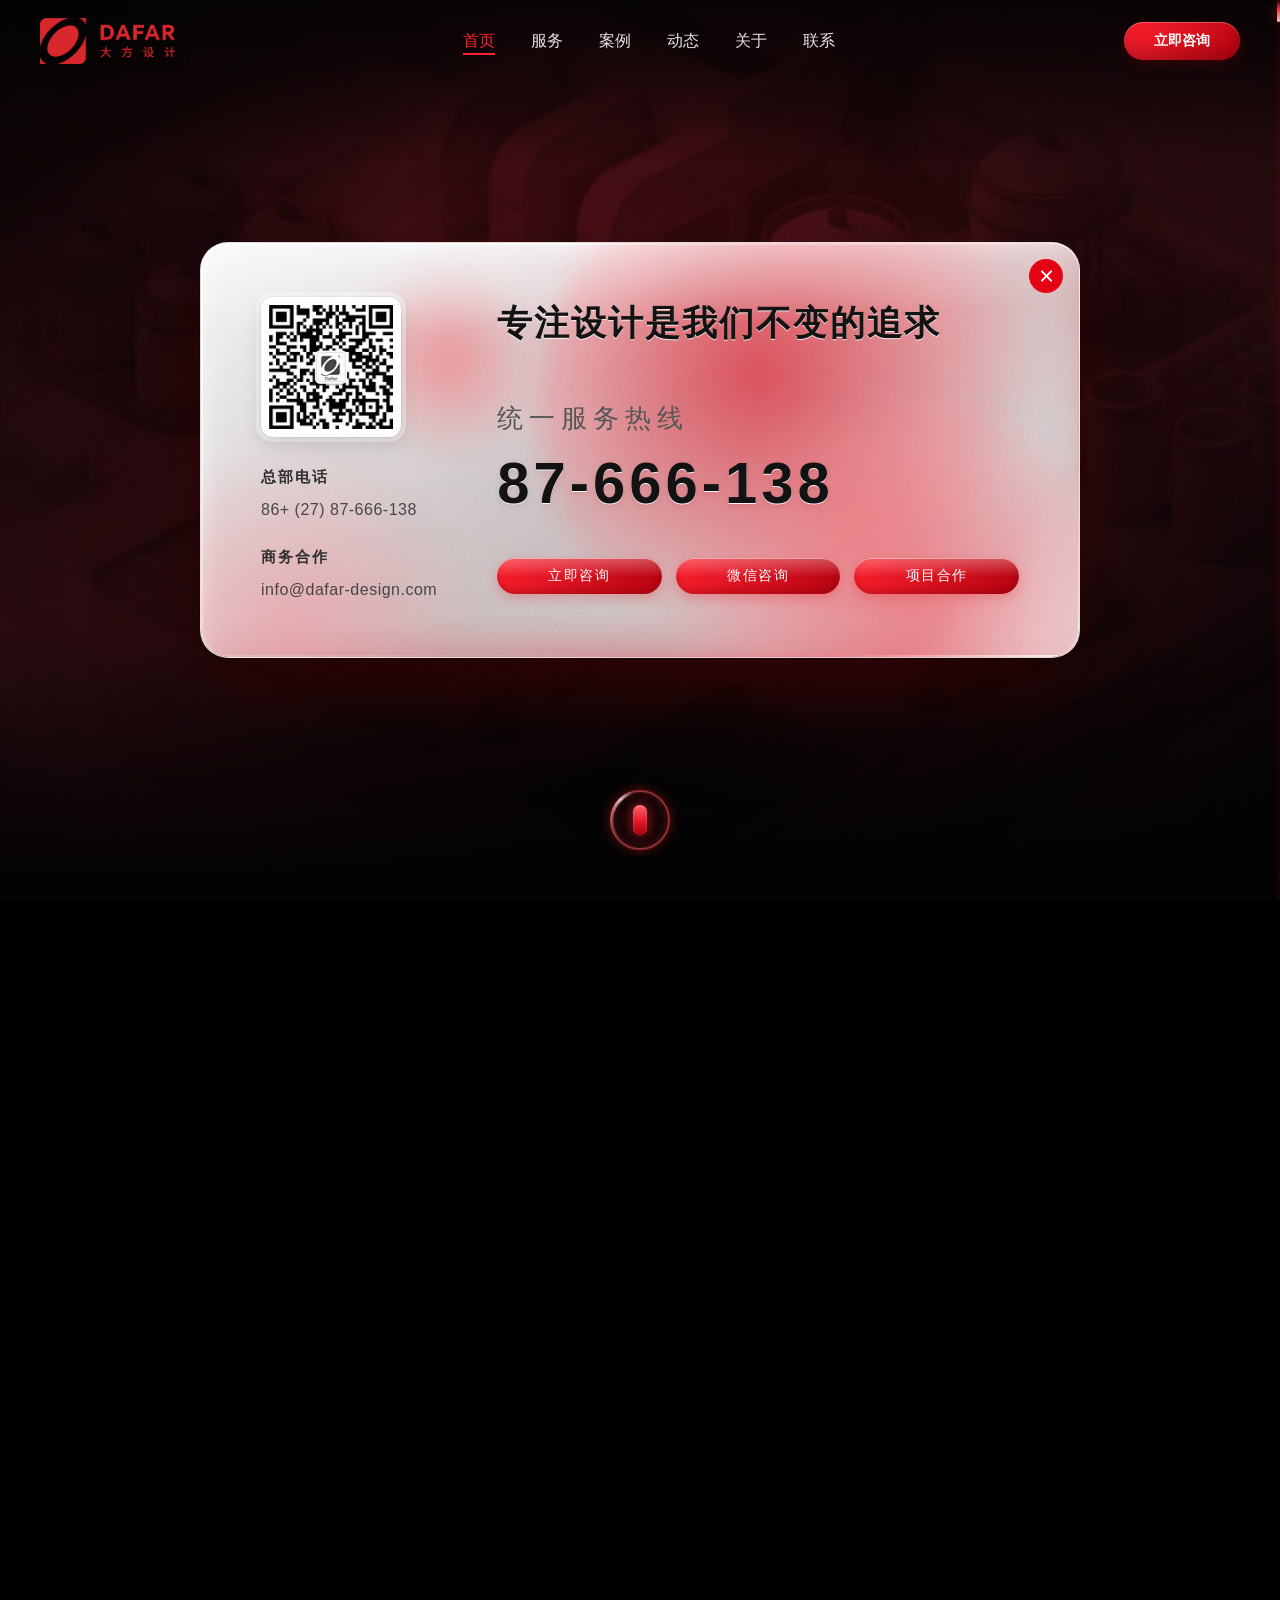
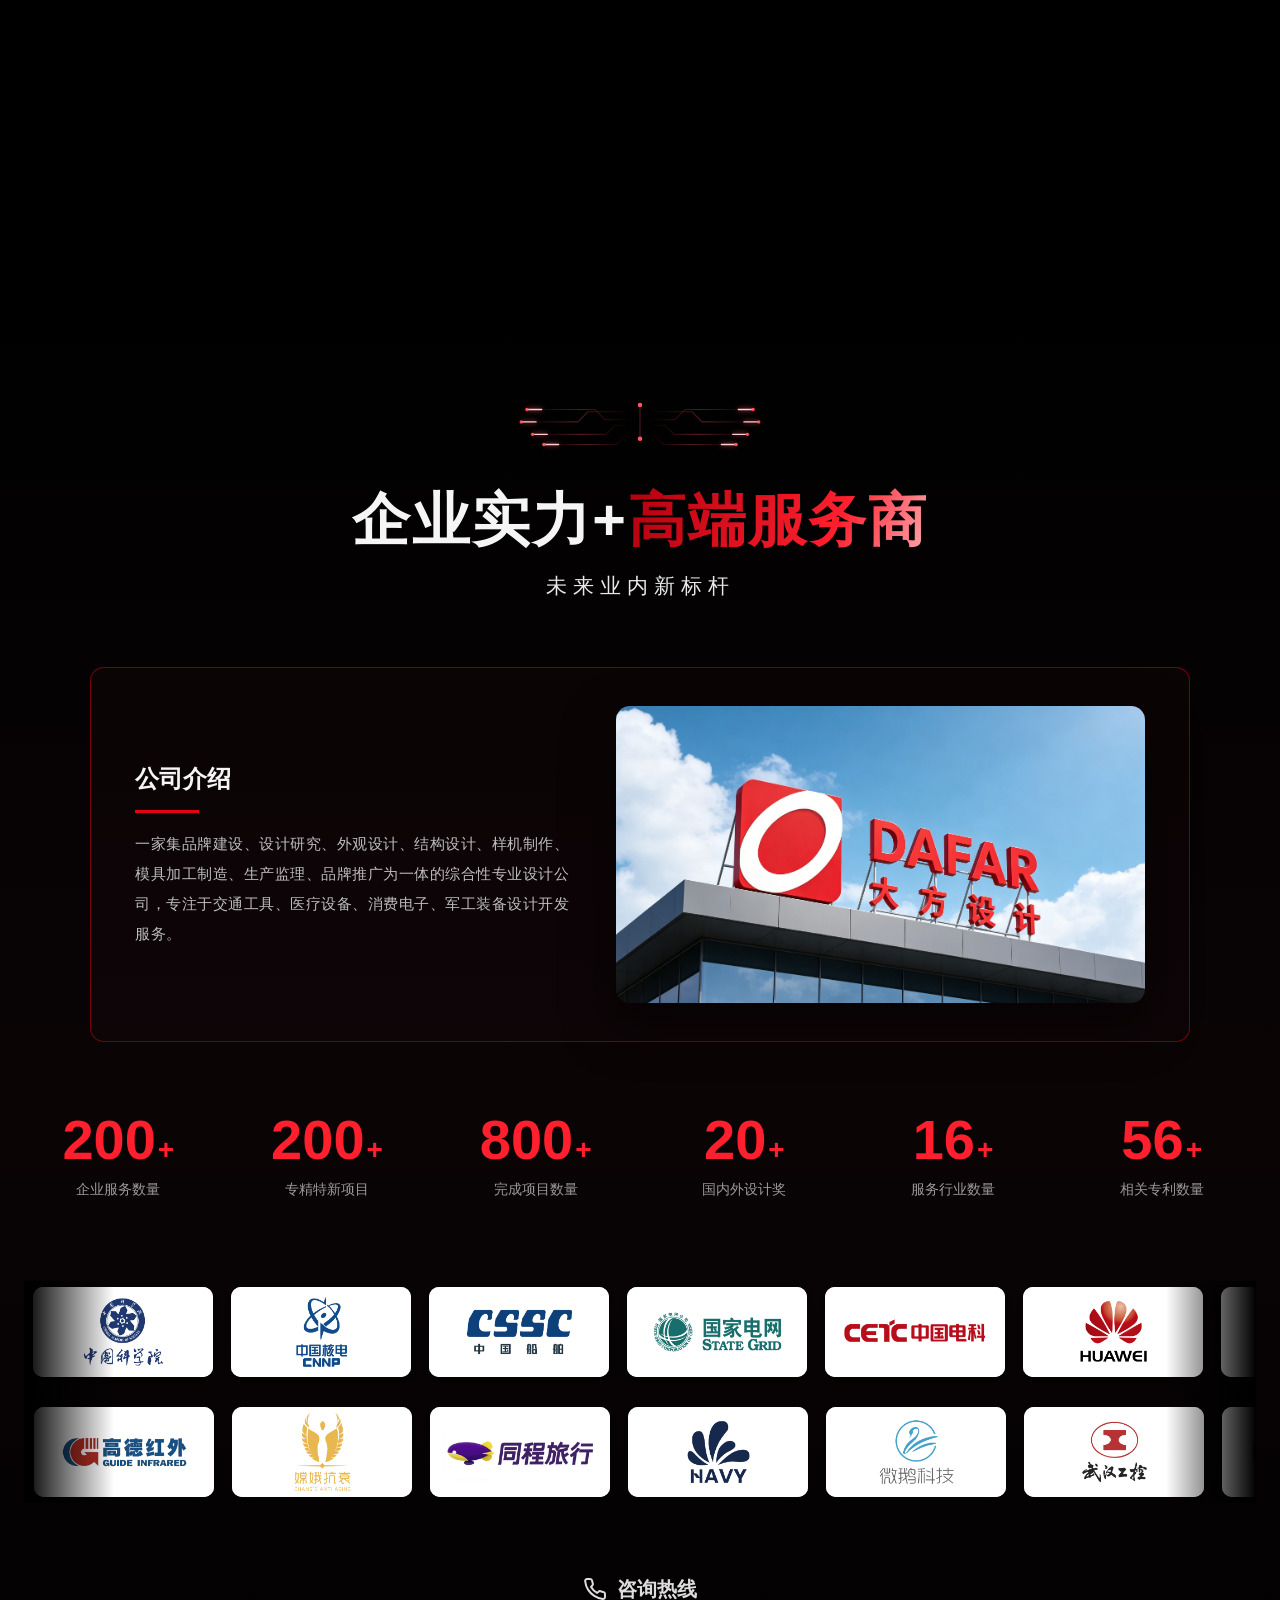
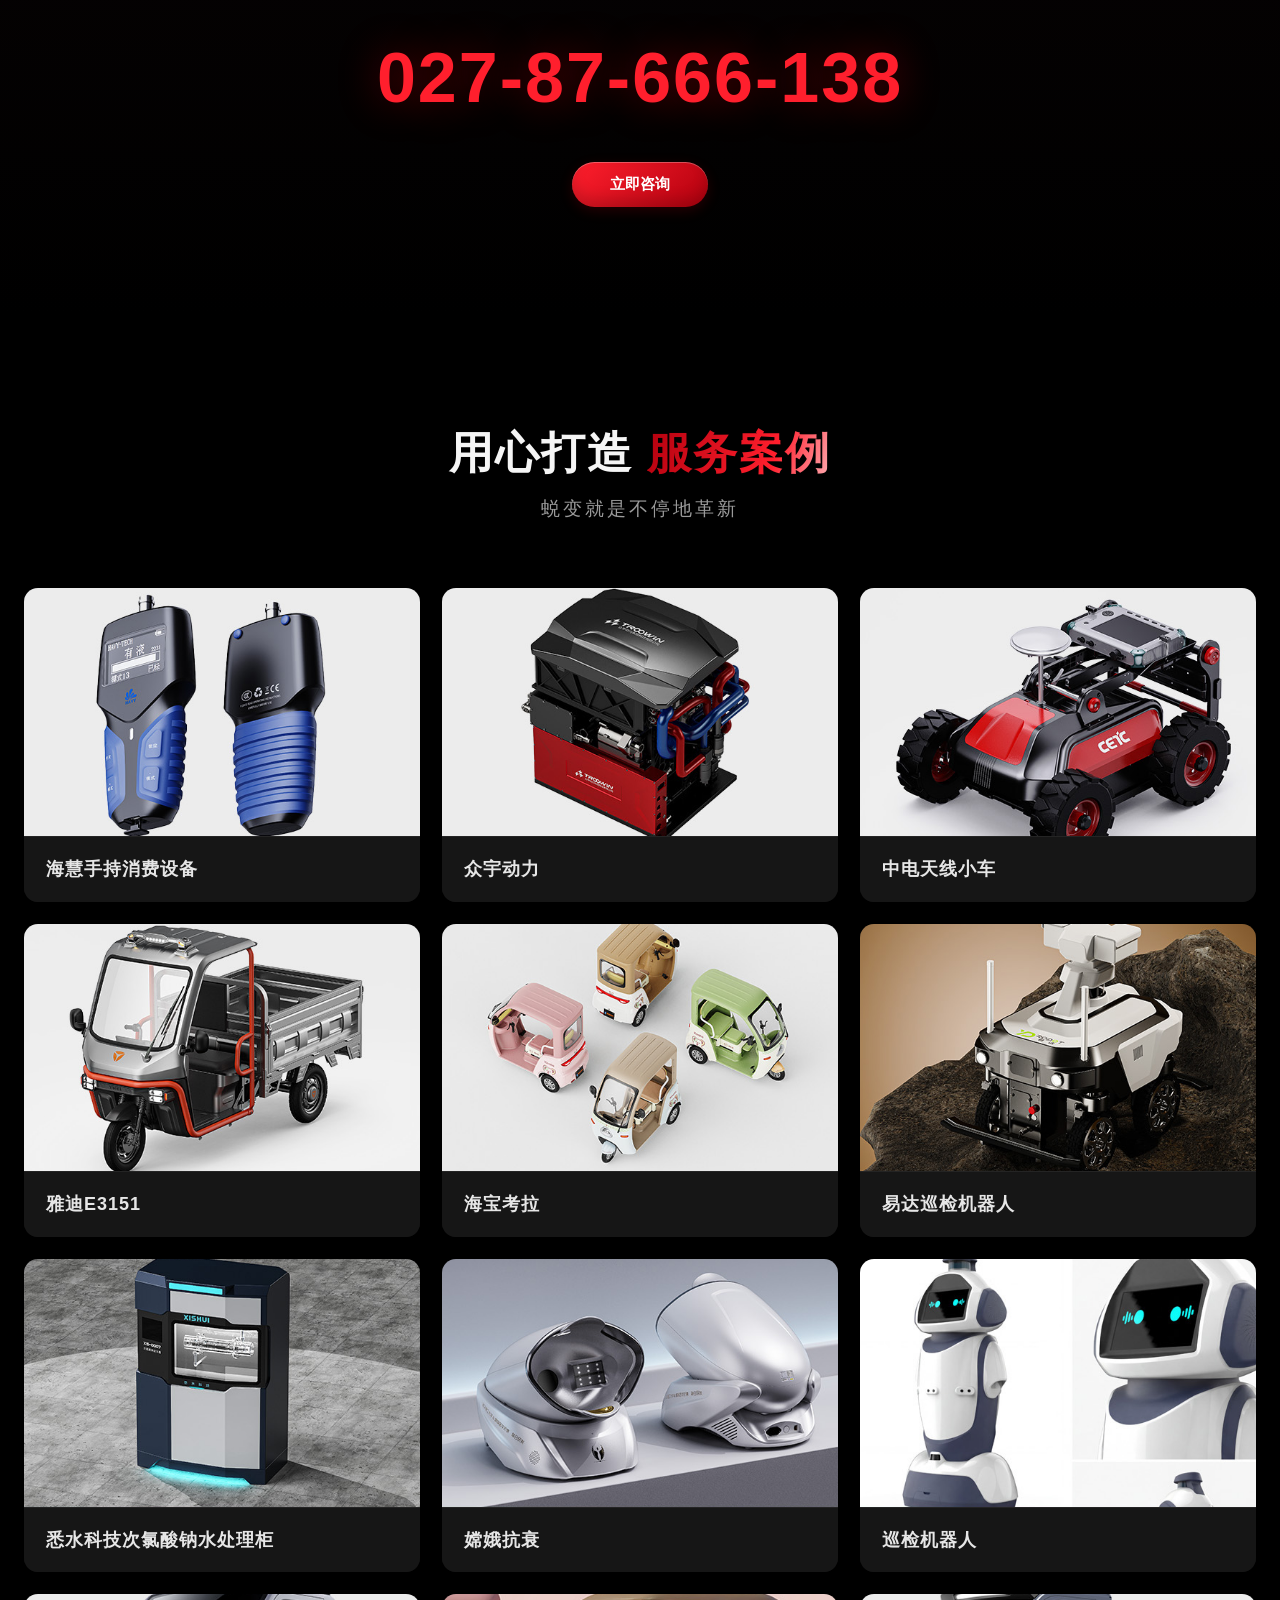
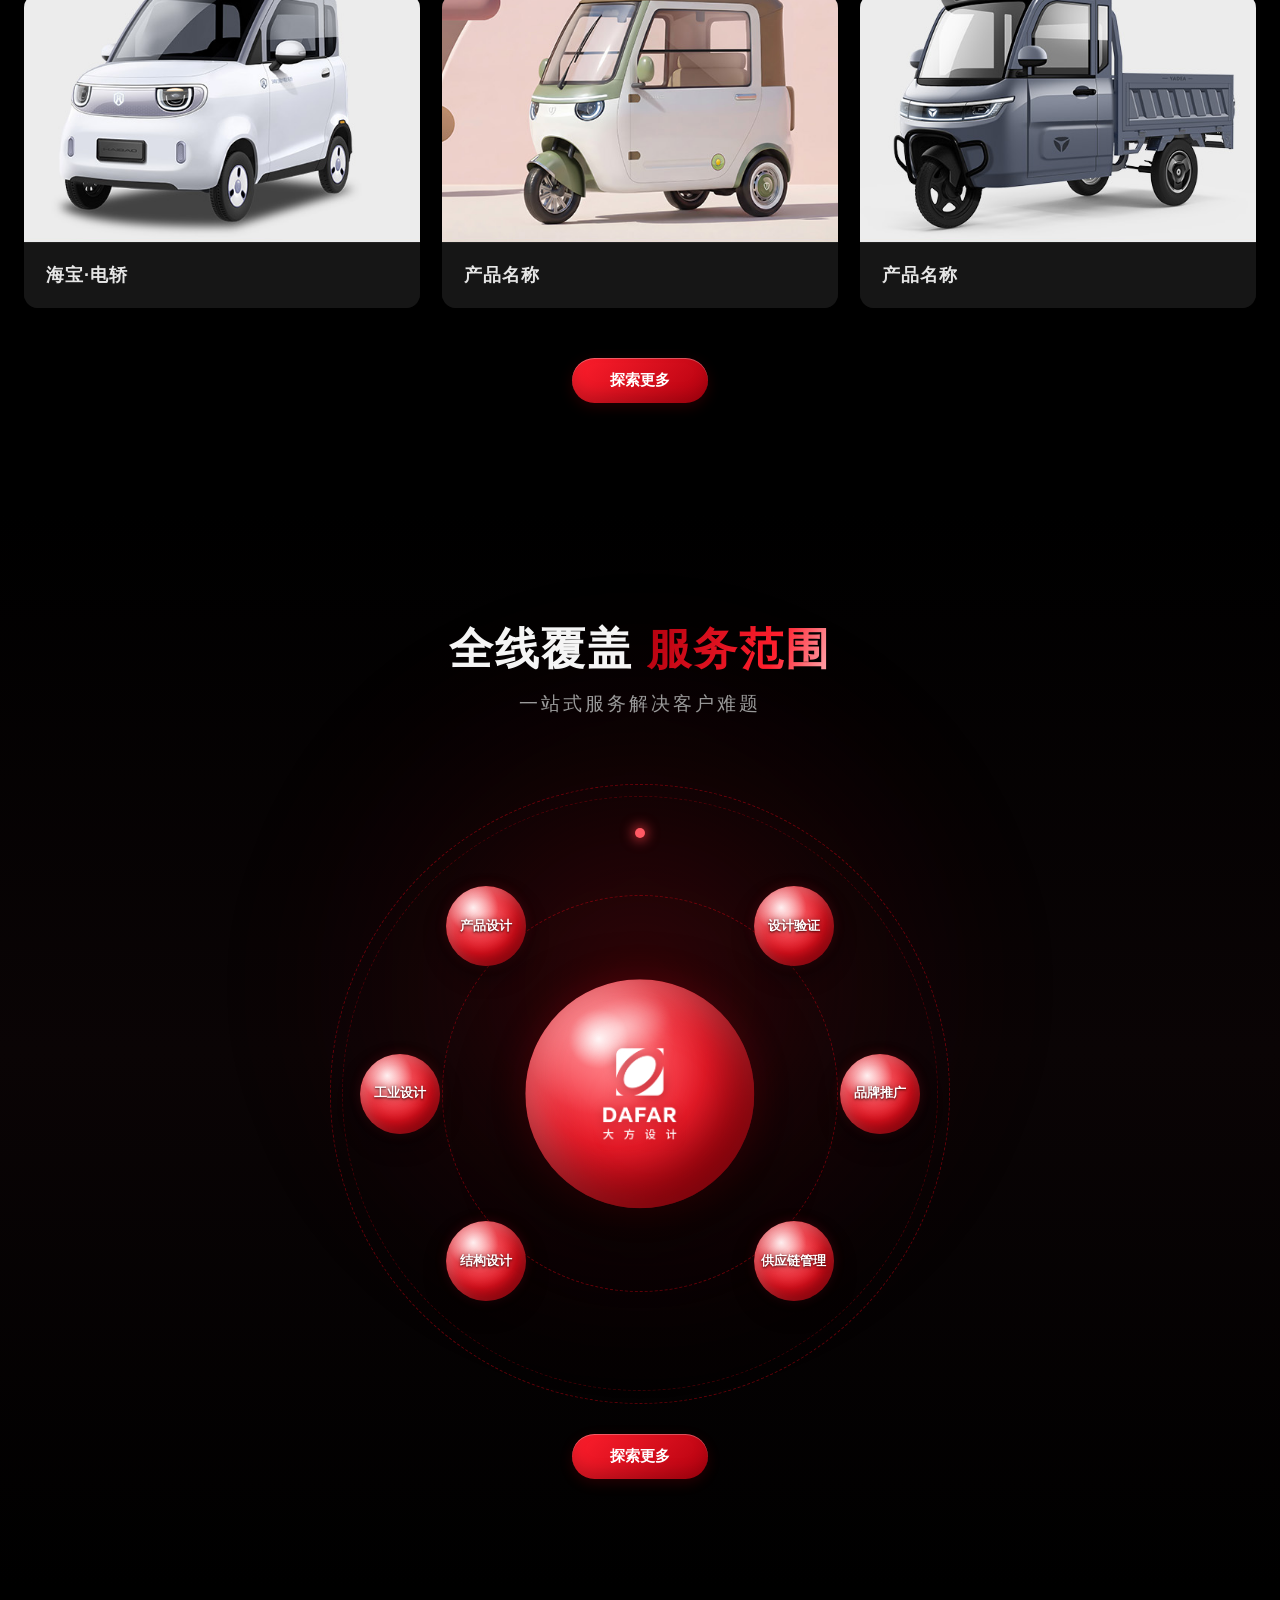
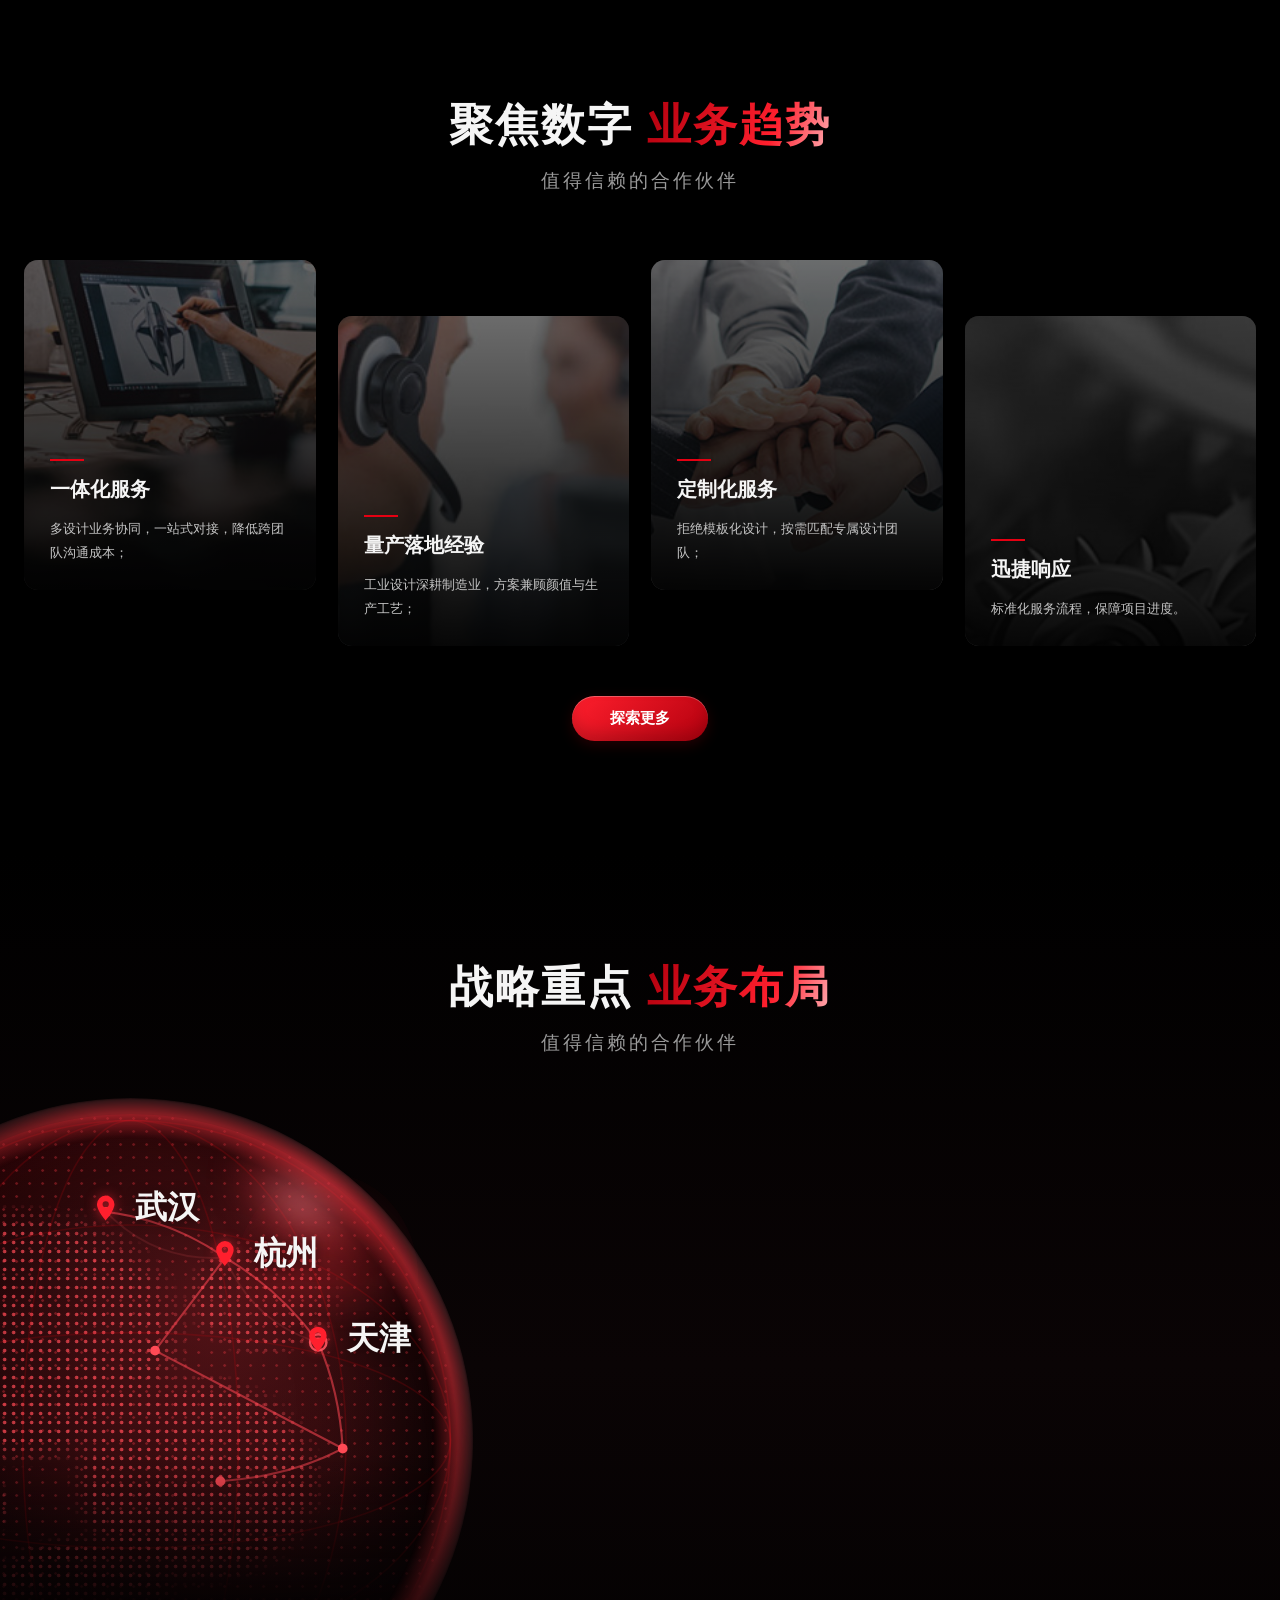
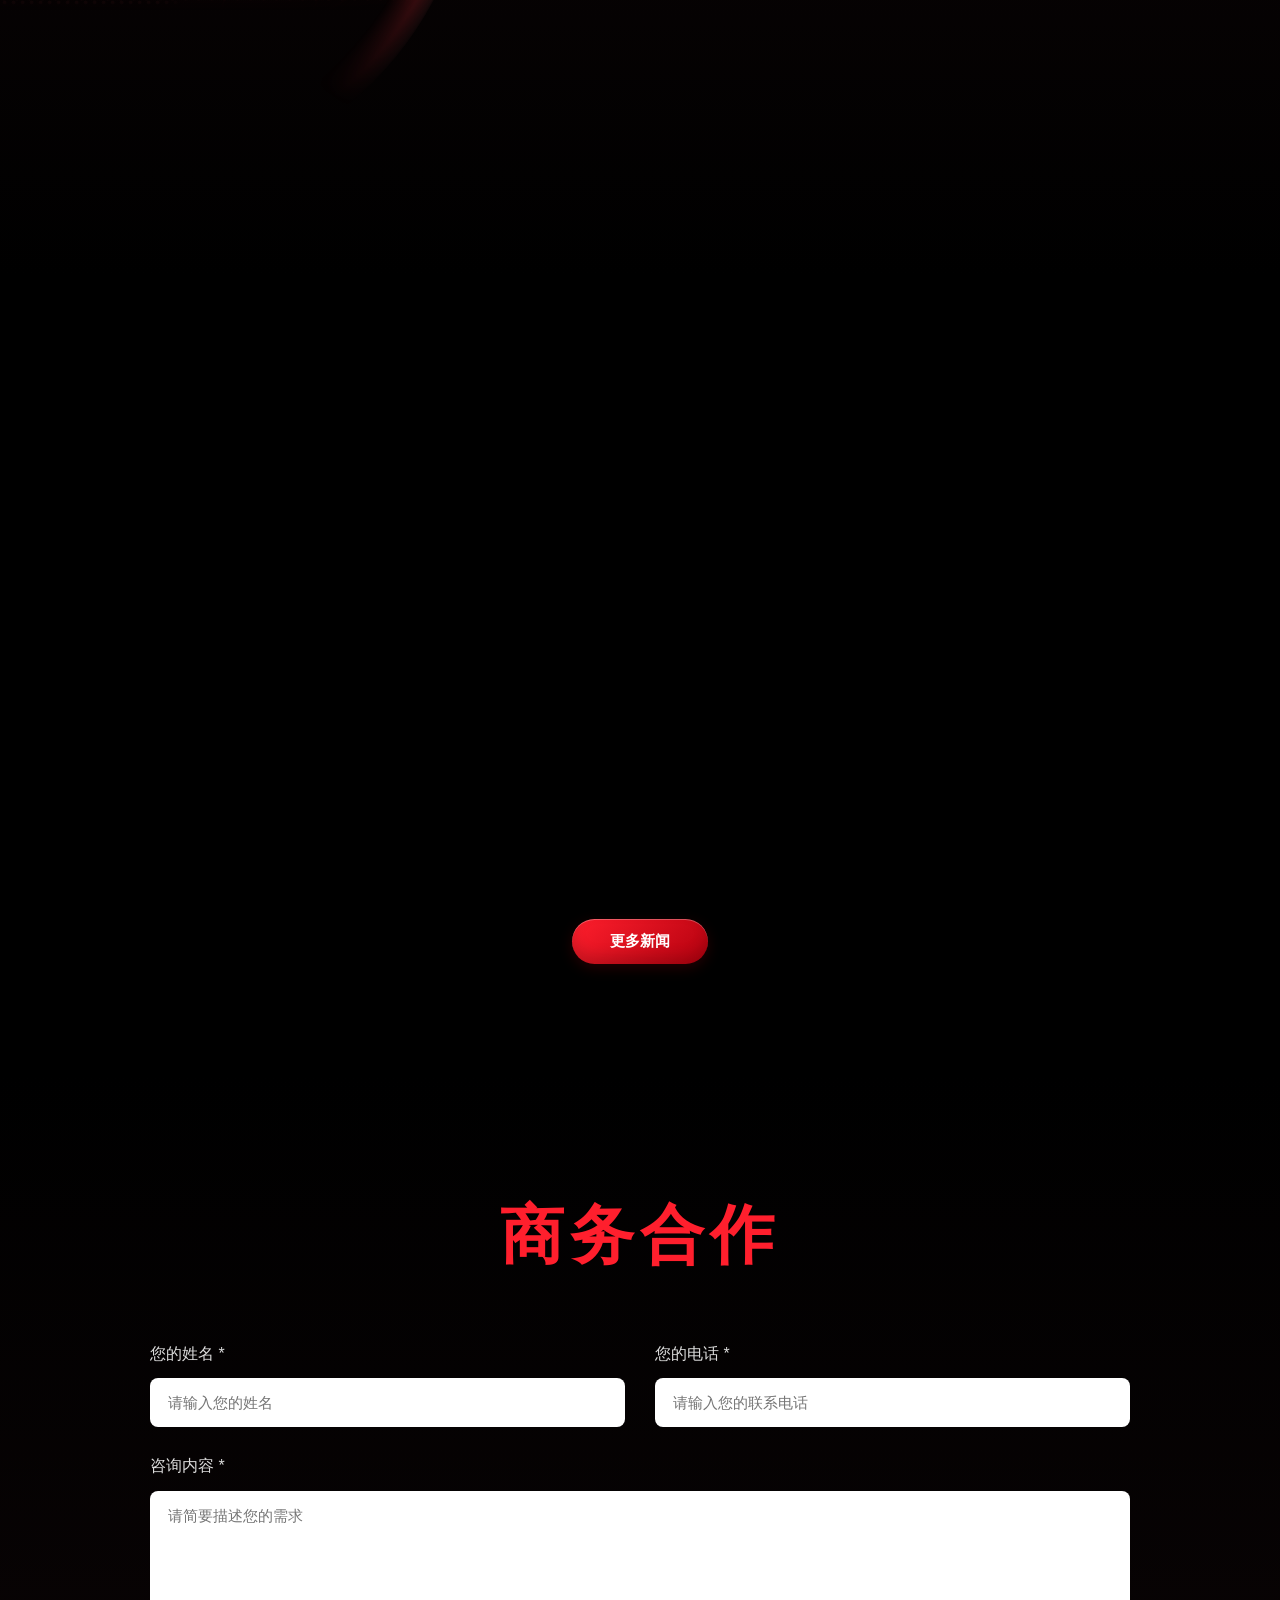
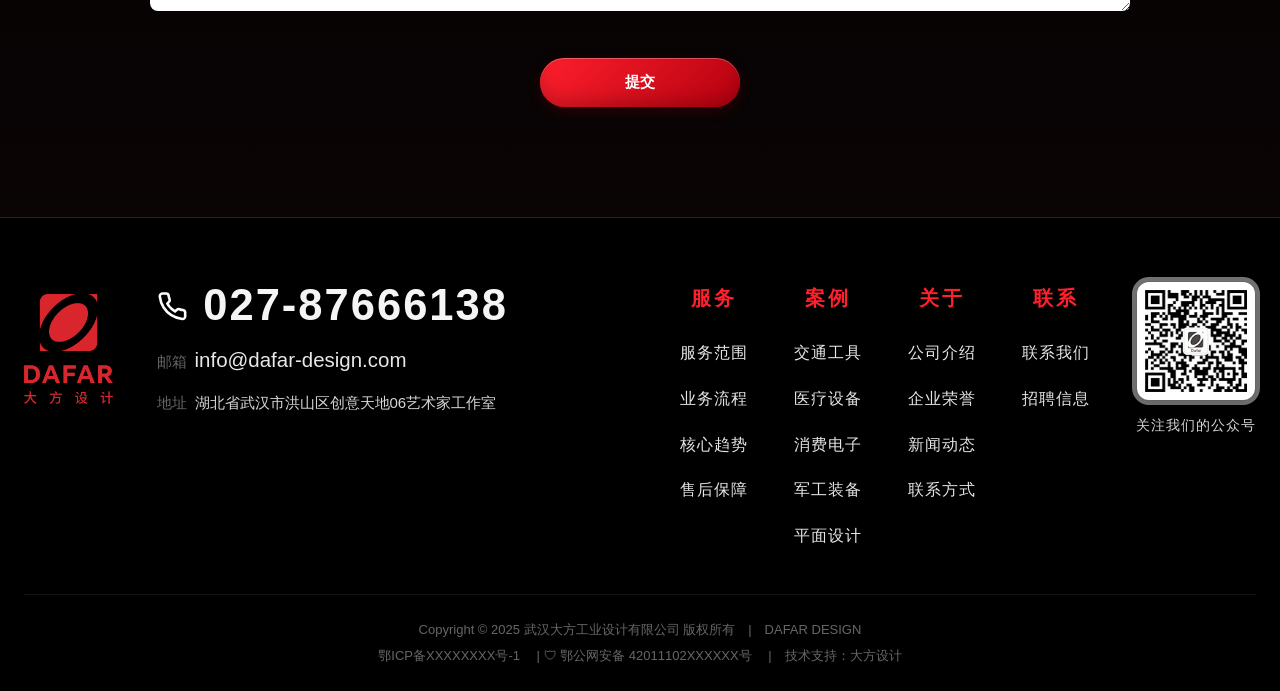
==== commit b377d50d: "feat: 新增分类案例列表页 case-list.html，八个页面「案例」入口统一指向 - 新页 ?cat=&p= 路由，12 条/页，分类胶囊切换带标题揭开动效 - 页码条 上一篇 ‹ 1 2 " ====
--- a/index.html
+++ b/index.html
@@ -1030,11 +1030,11 @@
     <li>
       <a href="cases.html">案例</a>
       <div class="dropdown">
-        <a href="cases.html#transport">交通工具</a>
-        <a href="cases.html#medical">医疗设备</a>
-        <a href="cases.html#consumer">消费电子</a>
-        <a href="cases.html#military">军工装备</a>
-        <a href="cases.html#graphic">平面设计</a>
+        <a href="case-list.html?cat=transport">交通工具</a>
+        <a href="case-list.html?cat=medical">医疗设备</a>
+        <a href="case-list.html?cat=consumer">消费电子</a>
+        <a href="case-list.html?cat=military">军工装备</a>
+        <a href="case-list.html?cat=graphic">平面设计</a>
       </div>
     </li>
     <li>
@@ -1363,7 +1363,7 @@
         </div>
       </div>
       <div class="f-col"><h5>服务</h5><a href="services.html#scope">服务范围</a><a href="services.html#flow">业务流程</a><a href="services.html#trends">核心趋势</a><a href="services.html#aftersale">售后保障</a></div>
-      <div class="f-col"><h5>案例</h5><a href="cases.html#transport">交通工具</a><a href="cases.html#medical">医疗设备</a><a href="cases.html#consumer">消费电子</a><a href="cases.html#military">军工装备</a><a href="cases.html#graphic">平面设计</a></div>
+      <div class="f-col"><h5>案例</h5><a href="case-list.html?cat=transport">交通工具</a><a href="case-list.html?cat=medical">医疗设备</a><a href="case-list.html?cat=consumer">消费电子</a><a href="case-list.html?cat=military">军工装备</a><a href="case-list.html?cat=graphic">平面设计</a></div>
       <div class="f-col"><h5>关于</h5><a href="about.html#intro">公司介绍</a><a href="about.html#honor">企业荣誉</a><a href="news.html">新闻动态</a><a href="contact.html">联系方式</a></div>
       <div class="f-col"><h5>联系</h5><a href="contact.html#reach">联系我们</a><a href="contact.html#jobs">招聘信息</a></div>
       <div class="f-qr">
